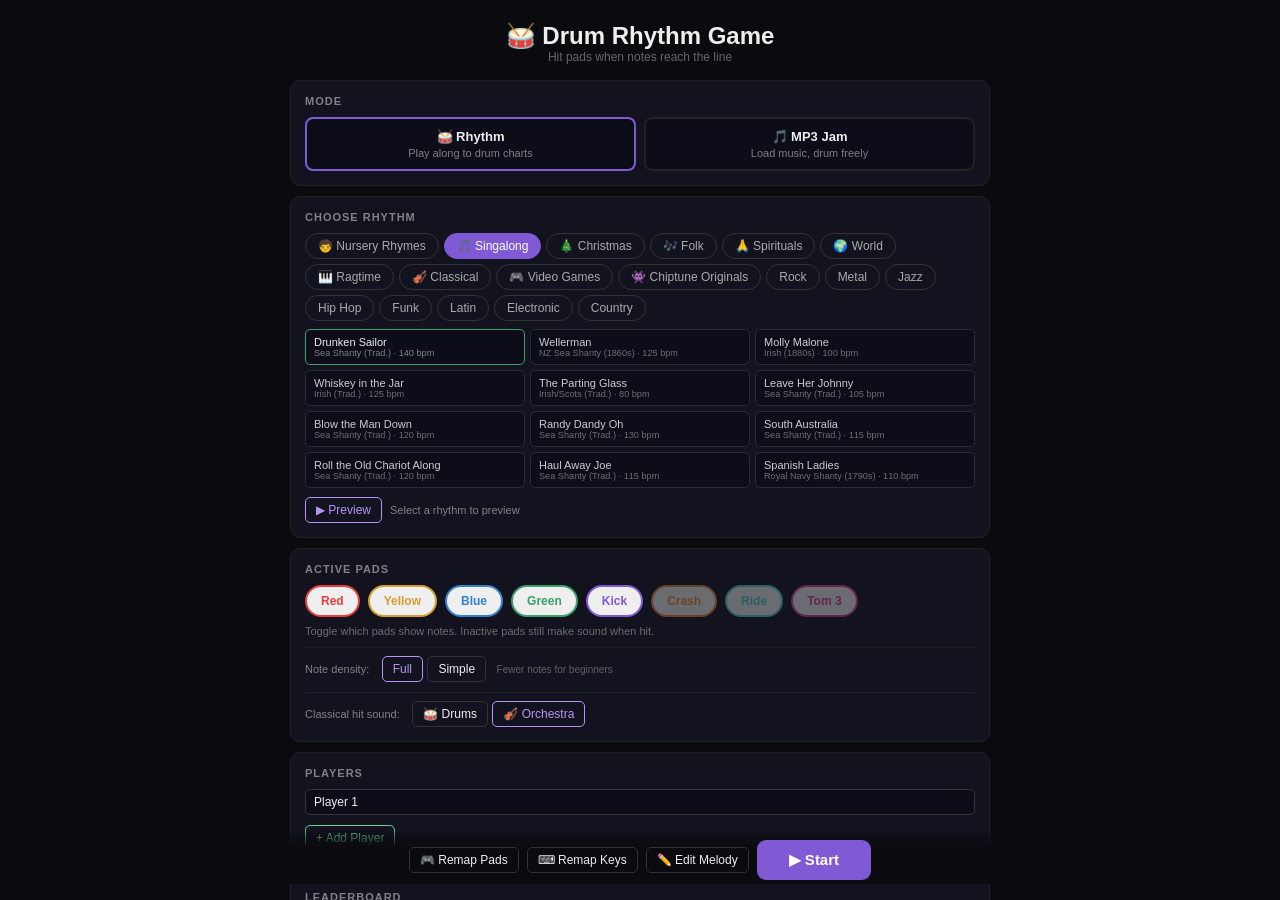
==== index.html @ 548476cb "Add note properties panel and human-readable pitch/timing to editor When a note is selected, a prope" ====
<!DOCTYPE html>
<html lang="en">
<head>
<meta charset="UTF-8">
<title>🥁 Drum Rhythm Game</title>
<style>
*{box-sizing:border-box;margin:0;padding:0;}
body{background:#0a0a0f;color:#eee;font-family:sans-serif;height:100vh;display:flex;flex-direction:column;overflow:hidden;}
.screen{display:none;flex-direction:column;align-items:center;width:100%;height:100%;overflow-y:auto;padding:16px;gap:10px;}
.screen.active{display:flex;}
.card{background:#13131f;border:1px solid #222;border-radius:10px;padding:14px;width:100%;max-width:700px;}
.card h2{font-size:11px;opacity:.5;text-transform:uppercase;letter-spacing:1px;margin-bottom:10px;}
.mode-row{display:flex;gap:8px;}
.mode-card{flex:1;padding:10px;border-radius:8px;border:2px solid #222;background:#0d0d1a;cursor:pointer;text-align:center;}
.mode-card.sel{border-color:#805ad5;}
.mode-card h3{font-size:13px;margin-bottom:3px;}
.mode-card p{font-size:11px;opacity:.5;}
.genre-tabs{display:flex;gap:5px;flex-wrap:wrap;margin-bottom:8px;}
.gtab{padding:5px 12px;border-radius:16px;border:1px solid #333;background:transparent;color:#aaa;cursor:pointer;font-size:12px;}
.gtab.active{background:#805ad5;border-color:#805ad5;color:#fff;}
.rgrid{display:grid;grid-template-columns:1fr 1fr 1fr;gap:5px;max-height:160px;overflow-y:auto;}
.rbtn{padding:6px 8px;border-radius:5px;border:1px solid #2a2a3a;background:#0d0d1a;color:#ccc;cursor:pointer;font-size:11px;text-align:left;}
.rbtn.sel{border-color:#38a169;color:#eee;}
.rbtn small{opacity:.5;display:block;}
.pad-toggle{display:flex;gap:8px;flex-wrap:wrap;}
.ptog{padding:7px 14px;border-radius:20px;border:2px solid;cursor:pointer;font-size:12px;font-weight:bold;opacity:.4;transition:opacity .15s;}
.ptog.on{opacity:1;}
.prow{display:flex;gap:6px;align-items:center;margin-bottom:5px;}
.prow input{background:#0d0d1a;border:1px solid #333;border-radius:5px;padding:5px 8px;color:#eee;font-size:12px;flex:1;}
.smbtn{padding:5px 10px;border-radius:5px;border:1px solid #333;background:transparent;color:#eee;cursor:pointer;font-size:12px;}
.smbtn.green{color:#68d391;border-color:#68d391;}
.smbtn.red{color:#fc8181;border-color:#fc8181;}
.smbtn.purple{color:#b794f4;border-color:#b794f4;}
.bigbtn{padding:11px 32px;border-radius:9px;border:none;background:#805ad5;color:#fff;font-size:15px;cursor:pointer;font-weight:bold;}
.bigbtn:hover{background:#9f7aea;}
#hud{padding:7px 12px;background:#111;border-bottom:1px solid #1e1e2e;display:flex;align-items:center;gap:10px;flex-shrink:0;width:100%;}
#hud-title{font-size:12px;font-weight:bold;flex:1;overflow:hidden;text-overflow:ellipsis;white-space:nowrap;}
.hstat{text-align:center;min-width:50px;}.hstat span{font-size:9px;opacity:.5;display:block;}.hstat b{font-size:16px;}
#cwrap{flex:1;position:relative;width:100%;}
canvas{display:block;}
#msg{position:absolute;top:28%;left:50%;transform:translate(-50%,-50%);font-size:28px;font-weight:bold;pointer-events:none;opacity:0;text-shadow:0 0 20px currentColor;white-space:nowrap;}
#cdown{position:absolute;top:40%;left:50%;transform:translate(-50%,-50%);font-size:80px;font-weight:bold;pointer-events:none;opacity:0;color:#fff;}
#pbanner{position:absolute;top:12px;left:50%;transform:translateX(-50%);background:#1a1a2e;border:1px solid #444;border-radius:7px;padding:7px 18px;font-size:13px;opacity:0;pointer-events:none;transition:opacity .3s;}
#ss{padding:16px;}
.stbl{width:100%;max-width:600px;border-collapse:collapse;}
.stbl th{text-align:left;padding:7px 9px;border-bottom:1px solid #222;font-size:11px;opacity:.5;}
.stbl td{padding:7px 9px;border-bottom:1px solid #111;font-size:12px;}
.sticky-start{position:sticky;bottom:0;padding:12px 0 4px;background:linear-gradient(transparent,#0a0a0f 35%);z-index:10;display:flex;gap:8px;justify-content:center;align-items:center;width:100%;max-width:700px;}
#game-controls{display:flex;gap:0;background:#0d0d18;border-bottom:1px solid #1e1e2e;padding:5px 14px;flex-shrink:0;width:100%;align-items:center;justify-content:center;gap:28px;}
.gctrl-label{display:flex;align-items:center;gap:8px;cursor:default;}
.gctrl-icon{font-size:16px;}
.gctrl-name{font-size:11px;color:#aaa;min-width:44px;}
.gctrl-slider{width:140px;height:6px;accent-color:#805ad5;cursor:pointer;}
.gctrl-val{font-size:13px;font-weight:bold;color:#b794f4;min-width:40px;text-align:right;}
#pause-overlay{display:none;position:absolute;top:0;left:0;width:100%;height:100%;background:rgba(0,0,0,0.8);z-index:20;flex-direction:column;align-items:center;justify-content:center;gap:16px;}
#pause-overlay.show{display:flex;}
#pause-overlay h2{font-size:28px;color:#fff;}
#remap-overlay,#keyremap-overlay{display:none;position:fixed;top:0;left:0;width:100%;height:100%;background:rgba(0,0,0,0.9);z-index:30;flex-direction:column;align-items:center;justify-content:center;gap:16px;}
#remap-overlay.show,#keyremap-overlay.show{display:flex;}
#remap-prompt,#keyremap-prompt{font-size:20px;font-weight:bold;text-align:center;}
#remap-status,#keyremap-status{font-size:13px;opacity:.5;text-align:center;}
</style>
</head>
<body>

<!-- MENU -->
<div class="screen active" id="sm">
  <div style="text-align:center;padding:6px 0"><h1 style="font-size:24px">🥁 Drum Rhythm Game</h1><p style="opacity:.4;font-size:12px">Hit pads when notes reach the line</p></div>

  <div class="card">
    <h2>Mode</h2>
    <div class="mode-row">
      <div class="mode-card sel" id="mc-b" onclick="setMode('builtin')"><h3>🥁 Rhythm</h3><p>Play along to drum charts</p></div>
      <div class="mode-card" id="mc-m" onclick="setMode('mp3')"><h3>🎵 MP3 Jam</h3><p>Load music, drum freely</p></div>
    </div>
  </div>

  <div class="card" id="rc">
    <h2>Choose Rhythm</h2>
    <div class="genre-tabs" id="gtabs"></div>
    <div class="rgrid" id="rgrid"></div>
    <div style="display:flex;gap:8px;align-items:center;margin-top:8px;">
      <button class="smbtn purple" id="pvbtn" onclick="togglePreview()">▶ Preview</button>
      <span id="pvlbl" style="font-size:11px;opacity:.5">Select a rhythm to preview</span>
    </div>
  </div>

  <div class="card" id="mc-mp3" style="display:none">
    <h2>Load MP3</h2>
    <div style="display:flex;gap:8px;align-items:center">
      <button class="smbtn" onclick="document.getElementById('fi').click()">📂 Browse</button>
      <span id="mp3n" style="font-size:12px;opacity:.5">No file</span>
      <input type="file" id="fi" accept="audio/*" style="display:none">
    </div>
  </div>

  <div class="card">
    <h2>Active Pads</h2>
    <div class="pad-toggle" id="pad-toggles"></div>
    <p style="font-size:11px;opacity:.4;margin-top:8px">Toggle which pads show notes. Inactive pads still make sound when hit.</p>
    <div style="margin-top:10px;padding-top:8px;border-top:1px solid #222;">
      <span style="font-size:11px;opacity:.5;margin-right:8px;">Note density:</span>
      <button class="smbtn" id="density-full" onclick="setSimpleMode(false)">Full</button>
      <button class="smbtn" id="density-simple" onclick="setSimpleMode(true)">Simple</button>
      <span style="font-size:10px;opacity:.35;margin-left:6px;" id="density-hint">Fewer notes for beginners</span>
    </div>
    <div id="hitmode-toggle" style="display:none;margin-top:10px;padding-top:8px;border-top:1px solid #222;">
      <span style="font-size:11px;opacity:.5;margin-right:8px;">Classical hit sound:</span>
      <button class="smbtn" id="hitmode-drums" onclick="setHitMode('drums')">🥁 Drums</button>
      <button class="smbtn purple" id="hitmode-orch" onclick="setHitMode('orchestra')">🎻 Orchestra</button>
    </div>
  </div>

  <div class="card">
    <h2>Players</h2>
    <div id="plist"></div>
    <button class="smbtn green" onclick="addPlayer()" style="margin-top:5px">+ Add Player</button>
  </div>

  <div class="card">
    <h2>Leaderboard</h2>
    <div id="mlb" style="font-size:12px;opacity:.5">No scores yet.</div>
    <div style="display:flex;gap:6px;margin-top:8px">
      <button class="smbtn" onclick="goScores()">View All</button>
      <button class="smbtn red" onclick="confirmReset()">Reset All Data</button>
    </div>
  </div>

  <div class="card">
    <h2>Settings</h2>
    <div style="display:flex;gap:16px;flex-wrap:wrap;align-items:center;">
      <label style="font-size:12px;display:flex;align-items:center;gap:6px;">Speed: <input type="range" min="50" max="150" value="100" step="5" id="speed-slider" oninput="setSpeed(this.value)"><span id="speed-val" style="font-size:11px;min-width:32px">100%</span></label>
      <label style="font-size:12px;display:flex;align-items:center;gap:6px;">Volume: <input type="range" min="0" max="150" value="100" step="5" id="vol-slider" oninput="setVolume(this.value)"><span id="vol-val" style="font-size:11px;min-width:32px">100%</span></label>
      <button class="smbtn" onclick="resetSettings()" style="font-size:11px;">Reset</button>
    </div>
  </div>

  <div class="sticky-start">
    <button class="smbtn" onclick="startRemap()">🎮 Remap Pads</button>
    <button class="smbtn" onclick="startKeyRemap()">⌨ Remap Keys</button>
    <button class="smbtn" id="edit-btn" onclick="openEditor()" style="display:none;">✏️ Edit Melody</button>
    <button class="bigbtn" onclick="startGame()">▶ Start</button>
  </div>
</div>

<!-- GAME -->
<div class="screen" id="sg" style="padding:0;">
  <div id="hud">
    <button class="smbtn" onclick="goMenu()">← Menu</button>
    <button class="smbtn" onclick="togglePause()" id="pause-btn">⏸</button>
    <div id="hud-title">-</div>
    <div class="hstat"><span>Score</span><b id="hs">0</b></div>
    <div class="hstat"><span>Streak</span><b id="hst">0</b></div>
    <div class="hstat"><span>Acc</span><b id="ha">-</b></div>
    <div class="hstat"><span>Player</span><b id="hp">-</b></div>
    <span id="gpd" style="font-size:10px;opacity:.4;margin-left:auto">No gamepad</span>
  </div>
  <div id="game-controls">
    <label class="gctrl-label">
      <span class="gctrl-icon">🔊</span>
      <span class="gctrl-name">Volume</span>
      <input type="range" min="0" max="150" value="100" step="5" id="hud-vol" class="gctrl-slider" oninput="setVolume(this.value);document.getElementById('vol-slider').value=this.value">
      <span class="gctrl-val" id="hud-vol-val">100%</span>
    </label>
  </div>
  <div id="cwrap">
    <canvas id="c"></canvas><div id="msg"></div><div id="cdown"></div><div id="pbanner"></div>
    <div id="pause-overlay"><h2>PAUSED</h2><button class="bigbtn" onclick="togglePause()">▶ Resume</button><button class="smbtn" onclick="goMenu()">← Back to Menu</button></div>
  </div>
</div>

<!-- REMAP (gamepad) -->
<div id="remap-overlay"><div id="remap-prompt"></div><div id="remap-status"></div><button class="smbtn red" onclick="cancelRemap()">Cancel</button></div>
<!-- REMAP (keyboard) -->
<div id="keyremap-overlay"><div id="keyremap-prompt"></div><div id="keyremap-status"></div><button class="smbtn red" onclick="cancelKeyRemap()">Cancel</button></div>

<!-- SCORES -->
<div class="screen" id="ss" style="padding:16px;">
  <div style="width:100%;max-width:600px">
    <div style="display:flex;justify-content:space-between;align-items:center;margin-bottom:12px">
      <h2>🏆 Leaderboard</h2>
      <div style="display:flex;gap:6px">
        <button class="smbtn red" onclick="clearScores()">Clear</button>
        <button class="smbtn" onclick="goMenu()">← Back</button>
      </div>
    </div>
    <table class="stbl"><thead><tr><th></th><th>Player</th><th>Rhythm</th><th>Score</th><th>Acc</th><th>Streak</th><th>Date</th></tr></thead>
    <tbody id="stbody"></tbody></table>
  </div>
</div>

<!-- EDITOR -->
<div class="screen" id="sed" style="padding:0;overflow:hidden;">
  <div id="ed-toolbar" style="display:flex;align-items:center;gap:8px;padding:6px 12px;background:#13131f;border-bottom:1px solid #333;flex-wrap:wrap;">
    <button class="smbtn" onclick="closeEditor()">← Back</button>
    <span id="ed-title" style="font-weight:bold;color:#ccc;margin-right:8px;">Editing: —</span>
    <label style="color:#aaa;font-size:12px;">BPM: <input type="number" id="ed-bpm" value="120" min="30" max="300" style="width:55px;background:#1a1a2e;color:#fff;border:1px solid #444;padding:2px 4px;border-radius:3px;" onchange="edUpdateBpm()"></label>
    <label style="color:#aaa;font-size:12px;">Time: <select id="ed-timesig" style="background:#1a1a2e;color:#fff;border:1px solid #444;padding:2px;border-radius:3px;font-size:12px;" onchange="edUpdateTimeSig()"><option>4/4</option><option>3/4</option><option>2/4</option><option>6/8</option><option>9/8</option><option>5/4</option><option>7/8</option><option>12/8</option></select></label>
    <label style="color:#aaa;font-size:12px;">Zoom: <input type="range" id="ed-zoom" min="20" max="200" value="80" style="width:80px;" oninput="edDraw()"></label>
    <button class="smbtn" onclick="edPreview()" id="ed-pv-btn">▶ Preview</button>
    <button class="smbtn" onclick="edSave()" style="background:#38a169;">💾 Save</button>
    <button class="smbtn" onclick="edExport()">📋 Copy JSON</button>
    <button class="smbtn" onclick="edTogglePitch()" id="ed-pitch-btn">♪ Pitch</button>
    <button class="smbtn" onclick="edToggleCode()" id="ed-code-btn">{} Code</button>
    <button class="smbtn" onclick="edToggleImport()">📥 Import</button>
    <button class="smbtn red" onclick="edReset()">↺ Reset</button>
    <button class="smbtn" onclick="edDownloadAllEdits()" title="Download all edits as a JSON file">⬇ Edits File</button>
    <button class="smbtn" onclick="document.getElementById('ed-load-file').click()" title="Load edits from a JSON file">⬆ Load Edits</button>
    <input type="file" id="ed-load-file" accept=".json" style="display:none" onchange="edLoadEditsFile(event)">
    <button class="smbtn" onclick="edBakeIntoHtml()" style="background:#805ad5;" title="Download index.html with all edits embedded">📦 Bake into HTML</button>
    <span id="ed-status" style="color:#888;font-size:11px;margin-left:auto;"></span>
  </div>
  <div id="ed-help" style="padding:4px 12px;background:#0d0d18;color:#666;font-size:11px;border-bottom:1px solid #222;">
    Click=select | Dbl-click=add note | Drag=move | Drag edge=resize | 1-5=note value | Shift+↑↓=pitch | ↑↓=lane | ←→=nudge time | D=+dur | Shift+D=-dur | Shift+drag=select range | Ctrl+C/V=copy/paste | Del=delete | Scroll=pan | Click header=set start | Dbl-click header=play from there
    <span id="ed-mode-label" style="margin-left:12px;color:#805ad5;"></span>
  </div>
  <!-- Note Properties Panel (appears when a note is selected) -->
  <div id="ed-note-panel" style="display:none;padding:6px 12px;background:#0d0d18;border-bottom:1px solid #333;flex-shrink:0;">
    <div style="display:flex;gap:12px;align-items:center;flex-wrap:wrap;">
      <span style="color:#aaa;font-size:12px;font-weight:bold;">Selected Note:</span>
      <label style="color:#aaa;font-size:12px;">Pitch:
        <input type="text" id="ed-note-pitch" placeholder="e.g. C4, D#5, Bb3" style="width:70px;background:#1a1a2e;color:#ff0;border:1px solid #444;padding:2px 4px;border-radius:3px;font-family:monospace;font-size:12px;" onchange="edSetPitch(this.value)">
      </label>
      <label style="color:#aaa;font-size:12px;">Duration:
        <select id="ed-note-dur" style="background:#1a1a2e;color:#fff;border:1px solid #444;padding:2px;border-radius:3px;font-size:12px;" onchange="edSetDuration(this.value)">
          <option value="0">— (instant)</option>
          <option value="whole">𝅝 Whole</option>
          <option value="dotted-half">𝅗𝅥. Dotted Half</option>
          <option value="half">𝅗𝅥 Half</option>
          <option value="dotted-quarter">♩. Dotted Quarter</option>
          <option value="quarter">♩ Quarter</option>
          <option value="dotted-eighth">♪. Dotted Eighth</option>
          <option value="eighth">♪ Eighth</option>
          <option value="sixteenth">♬ Sixteenth</option>
          <option value="32nd">♬♬ 32nd</option>
        </select>
      </label>
      <label style="color:#aaa;font-size:12px;">Lane:
        <select id="ed-note-lane" style="background:#1a1a2e;color:#fff;border:1px solid #444;padding:2px;border-radius:3px;font-size:12px;" onchange="edSetLane(this.value)">
          <option value="0" style="color:#e53e3e">0 - Red</option>
          <option value="1" style="color:#d69e2e">1 - Yellow</option>
          <option value="2" style="color:#3182ce">2 - Blue</option>
          <option value="3" style="color:#38a169">3 - Green</option>
          <option value="4" style="color:#805ad5">4 - Kick</option>
        </select>
      </label>
      <span id="ed-note-info" style="color:#666;font-size:11px;font-family:monospace;"></span>
    </div>
  </div>
  <div id="ed-code-panel" style="display:none;padding:8px 12px;background:#0a0a14;border-bottom:1px solid #333;overflow-y:auto;flex-shrink:0;max-height:45vh;">
    <div style="display:flex;justify-content:space-between;align-items:center;margin-bottom:4px;">
      <span style="color:#888;font-size:11px;">JavaScript — edit and click "Apply Code" to update the timeline. Drag bottom edge to resize.</span>
      <button class="smbtn" onclick="edApplyCode()" style="font-size:11px;">Apply Code</button>
    </div>
    <textarea id="ed-code" style="width:100%;height:180px;min-height:60px;background:#111;color:#8f8;font-family:monospace;font-size:11px;border:1px solid #333;padding:4px;resize:vertical;" spellcheck="false"></textarea>
  </div>
  <div id="ed-import-panel" style="display:none;padding:8px 12px;background:#0a0a14;border-bottom:1px solid #333;">
    <div style="display:flex;gap:8px;align-items:center;flex-wrap:wrap;">
      <span style="color:#888;font-size:11px;">Paste JSON array of {t,l} notes or drag a .json file:</span>
      <textarea id="ed-import-text" style="width:100%;height:60px;background:#111;color:#ff8;font-family:monospace;font-size:11px;border:1px solid #333;padding:4px;resize:vertical;" placeholder='[{"t":0,"l":0},{"t":0.5,"l":1}]'></textarea>
      <button class="smbtn" onclick="edDoImport()" style="background:#3182ce;">Import</button>
      <button class="smbtn" onclick="edImportMIDI()">MIDI File</button>
      <input type="file" id="ed-midi-file" accept=".mid,.midi,.json" style="display:none;" onchange="edHandleFile(event)">
      <span id="ed-import-status" style="color:#888;font-size:11px;"></span>
    </div>
  </div>
  <canvas id="ed-canvas" style="display:block;width:100%;flex:1;min-height:200px;cursor:crosshair;align-self:stretch;"></canvas>
</div>

<script>
// ── BAKED EDITS (auto-populated by "Bake into HTML") ──
var BAKED_EDITS = {};
// ── END BAKED EDITS ──

// ── LANE DEFINITIONS ──────────────────────────────────
const LANES=[
  {label:"Red",   color:"#e53e3e",key:"f", type:"tom"},
  {label:"Yellow",color:"#d69e2e",key:"g", type:"snare"},
  {label:"Blue",  color:"#3182ce",key:"h", type:"hihat"},
  {label:"Green", color:"#38a169",key:"j", type:"tom2"},
  {label:"Kick",  color:"#805ad5",key:" ", type:"kick"},
  {label:"Crash", color:"#ed8936",key:"d", type:"crash"},
  {label:"Ride",  color:"#4fd1c5",key:"k", type:"ride"},
  {label:"Tom 3", color:"#d53f8c",key:"l", type:"tom3"},
];

// which pads are active (show notes) — all on by default
let activePads=[true,true,true,true,true,false,false,false];
// Simple mode — thins out notes, keeping only strong beats
let simpleMode=false;

// ── RHYTHMS ───────────────────────────────────────────
// Every pattern now uses ALL 5 lanes (0=Red/tom, 1=Yellow/snare, 2=Blue/hihat, 3=Green/tom2, 4=Kick)
// t = beat offset within a 4-beat bar
const GENRES={
 Rock:[
  {n:"Basic Rock",bpm:90,bars:8,p:[
    {t:0,l:4},{t:0,l:2},{t:.5,l:2},{t:1,l:1},{t:1,l:2},{t:1.5,l:2},
    {t:2,l:4},{t:2,l:2},{t:2.5,l:2},{t:3,l:1},{t:3,l:2},{t:3.5,l:2}]},
  {n:"Classic Rock",bpm:110,bars:8,p:[
    {t:0,l:4},{t:0,l:2},{t:.5,l:2},{t:1,l:1},{t:1.5,l:2},
    {t:2,l:4},{t:2.5,l:2},{t:3,l:1},{t:3,l:0},{t:3.5,l:2}]},
  {n:"Punk Rock",bpm:160,bars:8,p:[
    {t:0,l:4},{t:0,l:2},{t:.5,l:2},{t:1,l:1},{t:1,l:2},{t:1.5,l:2},
    {t:2,l:4},{t:2.5,l:4},{t:2.5,l:2},{t:3,l:1},{t:3.25,l:0},{t:3.5,l:2}]},
  {n:"Arena Rock",bpm:120,bars:8,p:[
    {t:0,l:4},{t:0,l:2},{t:.5,l:2},{t:1,l:1},{t:1,l:3},{t:1.5,l:2},
    {t:2,l:4},{t:2,l:2},{t:2.5,l:2},{t:3,l:1},{t:3,l:0},{t:3.5,l:2}]},
  {n:"Hard Rock",bpm:140,bars:8,p:[
    {t:0,l:4},{t:0,l:2},{t:.5,l:2},{t:1,l:1},{t:1.5,l:3},
    {t:2,l:4},{t:2,l:2},{t:2.5,l:2},{t:3,l:0},{t:3.25,l:1},{t:3.5,l:3},{t:3.75,l:0}]},
  {n:"Indie Rock",bpm:100,bars:8,p:[
    {t:0,l:4},{t:0,l:2},{t:.75,l:3},{t:1,l:1},{t:1.5,l:2},
    {t:2,l:4},{t:2,l:2},{t:2.75,l:0},{t:3,l:1},{t:3.5,l:2}]},
  {n:"Rock Shuffle",bpm:100,bars:8,p:[
    {t:0,l:4},{t:0,l:2},{t:.67,l:2},{t:1,l:1},{t:1,l:3},{t:1.67,l:2},
    {t:2,l:4},{t:2,l:2},{t:2.67,l:2},{t:3,l:1},{t:3,l:0},{t:3.67,l:2}]},
  {n:"Power Ballad",bpm:72,bars:8,p:[
    {t:0,l:4},{t:0,l:2},{t:1,l:1},{t:1.5,l:3},
    {t:2,l:4},{t:2,l:2},{t:2.5,l:2},{t:3,l:1},{t:3.5,l:0}]},
  {n:"Half Time",bpm:95,bars:8,p:[
    {t:0,l:4},{t:0,l:2},{t:.5,l:2},{t:1,l:2},{t:1.5,l:3},
    {t:2,l:1},{t:2,l:2},{t:2.5,l:2},{t:3,l:2},{t:3.5,l:0}]},
  {n:"Tom Heavy",bpm:105,bars:8,p:[
    {t:0,l:4},{t:.5,l:3},{t:1,l:1},{t:1.5,l:0},
    {t:2,l:4},{t:2.5,l:3},{t:3,l:1},{t:3.5,l:0}]},
  {n:"Stadium Rock",bpm:118,bars:8,p:[
    {t:0,l:4},{t:0,l:2},{t:.5,l:2},{t:1,l:1},{t:1,l:3},{t:1.5,l:2},
    {t:2,l:4},{t:2,l:2},{t:2.5,l:0},{t:3,l:1},{t:3,l:0},{t:3.5,l:2}]},
  {n:"Garage Rock",bpm:145,bars:8,p:[
    {t:0,l:4},{t:.5,l:2},{t:1,l:1},{t:1.5,l:3},
    {t:2,l:4},{t:2.5,l:2},{t:3,l:1},{t:3.5,l:0}]},
  {n:"Post Rock",bpm:80,bars:8,p:[
    {t:0,l:4},{t:1,l:1},{t:1.5,l:3},
    {t:2,l:4},{t:2,l:2},{t:2.5,l:2},{t:3,l:1},{t:3,l:0},{t:3.5,l:2}]},
  {n:"Glam Rock",bpm:130,bars:8,p:[
    {t:0,l:4},{t:0,l:2},{t:.5,l:0},{t:.75,l:2},{t:1,l:1},{t:1.5,l:3},
    {t:2,l:4},{t:2,l:2},{t:2.5,l:0},{t:3,l:1},{t:3.5,l:2}]},
  {n:"Rock Fill",bpm:110,bars:4,p:[
    {t:0,l:4},{t:.5,l:3},{t:1,l:2},{t:1.5,l:1},
    {t:2,l:0},{t:2.25,l:1},{t:2.5,l:2},{t:2.75,l:3},{t:3,l:4},{t:3.5,l:0}]},
 ],
 Metal:[
  {n:"Basic Metal",bpm:160,bars:8,p:[
    {t:0,l:4},{t:.25,l:4},{t:0,l:2},{t:.5,l:2},{t:1,l:1},{t:1,l:3},
    {t:1.25,l:4},{t:1.5,l:2},{t:2,l:4},{t:2.25,l:4},{t:2,l:2},
    {t:2.5,l:0},{t:3,l:1},{t:3,l:4},{t:3.5,l:2}]},
  {n:"Double Bass",bpm:155,bars:8,p:[
    {t:0,l:4},{t:.25,l:4},{t:.5,l:4},{t:.75,l:4},{t:1,l:1},{t:1,l:0},
    {t:1.25,l:4},{t:1.5,l:4},{t:1.75,l:4},{t:2,l:4},{t:2.25,l:4},
    {t:2.5,l:4},{t:2.75,l:4},{t:3,l:1},{t:3,l:3},{t:3.5,l:2}]},
  {n:"Thrash",bpm:190,bars:8,p:[
    {t:0,l:4},{t:.5,l:4},{t:1,l:1},{t:1,l:0},{t:1.5,l:4},
    {t:2,l:4},{t:2.5,l:3},{t:3,l:1},{t:3.5,l:4}]},
  {n:"Groove Metal",bpm:120,bars:8,p:[
    {t:0,l:4},{t:0,l:2},{t:.75,l:0},{t:1,l:1},{t:1.5,l:3},
    {t:1.75,l:2},{t:2,l:4},{t:2,l:2},{t:2.75,l:0},{t:3,l:1},{t:3.5,l:3}]},
  {n:"Doom Metal",bpm:55,bars:8,p:[
    {t:0,l:4},{t:0,l:2},{t:1,l:1},{t:1.5,l:3},
    {t:2,l:4},{t:2,l:2},{t:3,l:1},{t:3.5,l:0}]},
  {n:"Nu Metal",bpm:100,bars:8,p:[
    {t:0,l:4},{t:.75,l:0},{t:1,l:1},{t:1.5,l:3},
    {t:2,l:4},{t:2.25,l:4},{t:2.5,l:1},{t:3.25,l:0},{t:3.5,l:2}]},
  {n:"Power Metal",bpm:175,bars:8,p:[
    {t:0,l:4},{t:0,l:2},{t:.5,l:0},{t:.5,l:2},{t:1,l:1},{t:1,l:3},
    {t:1.5,l:4},{t:1.5,l:2},{t:2,l:4},{t:2,l:2},{t:2.5,l:0},{t:3,l:1},{t:3.5,l:2}]},
  {n:"Metalcore",bpm:150,bars:8,p:[
    {t:0,l:4},{t:.5,l:0},{t:1,l:1},{t:1,l:2},{t:1.5,l:3},
    {t:2,l:4},{t:2.25,l:4},{t:2.5,l:1},{t:3,l:0},{t:3.5,l:2}]},
  {n:"Prog Metal",bpm:130,bars:8,p:[
    {t:0,l:4},{t:.5,l:2},{t:1,l:1},{t:1.25,l:3},
    {t:1.5,l:2},{t:2,l:4},{t:2.75,l:0},{t:3,l:1},{t:3,l:2},{t:3.5,l:3},{t:3.75,l:0}]},
  {n:"Industrial",bpm:140,bars:8,p:[
    {t:0,l:4},{t:0,l:2},{t:.5,l:0},{t:1,l:1},{t:1,l:2},
    {t:1.5,l:4},{t:1.5,l:2},{t:2,l:4},{t:2,l:2},{t:2.5,l:3},{t:3,l:1},{t:3.5,l:2}]},
  {n:"Sludge",bpm:65,bars:8,p:[
    {t:0,l:4},{t:0,l:2},{t:.75,l:0},{t:1.5,l:1},{t:1.5,l:3},
    {t:2,l:4},{t:2.75,l:2},{t:3,l:0},{t:3.5,l:1}]},
  {n:"Death Metal",bpm:185,bars:8,p:[
    {t:0,l:4},{t:.25,l:0},{t:.5,l:1},{t:.75,l:3},{t:1,l:4},
    {t:1.25,l:1},{t:1.5,l:0},{t:1.75,l:4},{t:2,l:1},{t:2.25,l:3},
    {t:2.5,l:4},{t:2.75,l:0},{t:3,l:4},{t:3.5,l:1}]},
  {n:"Blast Beat",bpm:200,bars:4,p:[
    {t:0,l:4},{t:0,l:1},{t:.25,l:4},{t:.25,l:2},{t:.5,l:4},{t:.5,l:1},
    {t:.75,l:4},{t:.75,l:3},{t:1,l:4},{t:1,l:0}]},
  {n:"Breakdown",bpm:90,bars:4,p:[
    {t:0,l:4},{t:.5,l:0},{t:.75,l:4},{t:1,l:1},{t:1.5,l:3},
    {t:1.75,l:4},{t:2,l:4},{t:2.5,l:0},{t:2.75,l:1},{t:3,l:3},{t:3.5,l:4}]},
  {n:"Black Metal",bpm:210,bars:4,p:[
    {t:0,l:4},{t:0,l:2},{t:.25,l:0},{t:.25,l:2},{t:.5,l:1},{t:.5,l:4},
    {t:.75,l:3},{t:.75,l:2},{t:1,l:4},{t:1,l:0}]},
 ],
 Jazz:[
  {n:"Jazz Ride",bpm:120,bars:8,p:[
    {t:0,l:3},{t:.67,l:3},{t:1,l:3},{t:1,l:1},{t:1.67,l:3},
    {t:2,l:4},{t:2,l:3},{t:2.67,l:0},{t:3,l:3},{t:3,l:1},{t:3.67,l:3}]},
  {n:"Slow Swing",bpm:75,bars:8,p:[
    {t:0,l:4},{t:.67,l:3},{t:1,l:1},{t:1.5,l:0},{t:1.67,l:3},
    {t:2,l:4},{t:2.67,l:3},{t:3,l:1},{t:3.67,l:3}]},
  {n:"Bebop",bpm:200,bars:8,p:[
    {t:0,l:3},{t:.67,l:3},{t:1,l:3},{t:1,l:1},{t:1.67,l:3},
    {t:2,l:1},{t:2,l:3},{t:2.67,l:0},{t:3,l:3},{t:3.67,l:3}]},
  {n:"Jazz Waltz",bpm:140,bars:8,p:[
    {t:0,l:4},{t:0,l:3},{t:.67,l:3},{t:1,l:3},{t:1.67,l:3},
    {t:2,l:1},{t:2,l:0},{t:2,l:3},{t:2.67,l:3}]},
  {n:"Bossa Nova",bpm:110,bars:8,p:[
    {t:0,l:4},{t:0,l:3},{t:.75,l:0},{t:1,l:1},{t:1.5,l:3},{t:1.75,l:3},
    {t:2,l:4},{t:2,l:3},{t:2.75,l:3},{t:3,l:1},{t:3.5,l:0}]},
  {n:"Cool Jazz",bpm:95,bars:8,p:[
    {t:0,l:4},{t:.5,l:3},{t:1,l:1},{t:1.5,l:0},{t:1.5,l:3},
    {t:2,l:3},{t:2.5,l:4},{t:3,l:1},{t:3.5,l:3}]},
  {n:"Fusion",bpm:135,bars:8,p:[
    {t:0,l:4},{t:.25,l:2},{t:.5,l:3},{t:1,l:1},{t:1,l:0},
    {t:1.25,l:4},{t:1.5,l:2},{t:2,l:3},{t:2.75,l:1},{t:3,l:0},{t:3.5,l:3}]},
  {n:"Jazz Shuffle",bpm:105,bars:8,p:[
    {t:0,l:4},{t:.67,l:3},{t:1,l:1},{t:1.33,l:0},{t:1.67,l:3},
    {t:2,l:4},{t:2.67,l:3},{t:3,l:1},{t:3.67,l:3}]},
  {n:"Afro-Cuban",bpm:115,bars:8,p:[
    {t:0,l:4},{t:.5,l:3},{t:.75,l:0},{t:1,l:1},{t:1.5,l:4},
    {t:1.75,l:3},{t:2,l:3},{t:2.5,l:0},{t:3,l:1},{t:3.25,l:3},{t:3.75,l:4}]},
  {n:"New Orleans",bpm:100,bars:8,p:[
    {t:0,l:4},{t:.67,l:2},{t:1,l:1},{t:1.33,l:0},{t:1.67,l:2},
    {t:2,l:4},{t:2.33,l:2},{t:2.67,l:0},{t:3,l:1},{t:3.33,l:2}]},
  {n:"Hard Bop",bpm:165,bars:8,p:[
    {t:0,l:4},{t:.67,l:3},{t:1,l:1},{t:1,l:0},{t:1.5,l:4},
    {t:1.67,l:3},{t:2,l:3},{t:2.67,l:0},{t:3,l:1},{t:3,l:4},{t:3.67,l:3}]},
  {n:"Modal Jazz",bpm:115,bars:8,p:[
    {t:0,l:4},{t:.67,l:3},{t:1.33,l:0},{t:2,l:1},{t:2,l:4},
    {t:2.67,l:3},{t:3.33,l:0}]},
  {n:"Jazz Ballad",bpm:60,bars:8,p:[
    {t:0,l:4},{t:.67,l:3},{t:1,l:1},{t:1.5,l:0},
    {t:2,l:4},{t:2.67,l:3},{t:3,l:1}]},
  {n:"Post-Bop",bpm:155,bars:8,p:[
    {t:0,l:3},{t:.5,l:0},{t:.67,l:3},{t:1,l:1},{t:1.33,l:3},
    {t:1.67,l:4},{t:2,l:3},{t:2.33,l:0},{t:2.67,l:1},{t:3,l:3},{t:3.5,l:4}]},
  {n:"Medium Swing",bpm:130,bars:8,p:[
    {t:0,l:4},{t:.67,l:3},{t:1,l:1},{t:1,l:0},{t:1.67,l:3},
    {t:2,l:4},{t:2.67,l:3},{t:3,l:1},{t:3.67,l:3}]},
 ],
 "Hip Hop":[
  {n:"Boom Bap",bpm:90,bars:8,p:[
    {t:0,l:4},{t:.5,l:2},{t:1,l:1},{t:1.5,l:2},{t:1.75,l:0},
    {t:2,l:4},{t:2.25,l:3},{t:2.5,l:2},{t:3,l:1},{t:3.5,l:2}]},
  {n:"Trap",bpm:140,bars:8,p:[
    {t:0,l:4},{t:.25,l:0},{t:.5,l:4},{t:1,l:1},{t:1.5,l:2},{t:1.75,l:2},
    {t:2,l:4},{t:2.25,l:3},{t:3,l:1},{t:3.5,l:2},{t:3.75,l:4}]},
  {n:"Lo-Fi",bpm:75,bars:8,p:[
    {t:0,l:4},{t:.5,l:2},{t:1,l:1},{t:1.5,l:0},{t:1.75,l:4},
    {t:2,l:2},{t:2.5,l:3},{t:3,l:1},{t:3.5,l:2}]},
  {n:"Classic Hip Hop",bpm:85,bars:8,p:[
    {t:0,l:4},{t:.5,l:2},{t:.75,l:0},{t:1,l:1},{t:1.5,l:2},
    {t:2,l:4},{t:2.5,l:3},{t:2.75,l:2},{t:3,l:1},{t:3.5,l:2},{t:3.75,l:0}]},
  {n:"East Coast",bpm:88,bars:8,p:[
    {t:0,l:4},{t:.5,l:2},{t:1,l:1},{t:1.5,l:0},{t:1.75,l:4},
    {t:2,l:4},{t:2.5,l:2},{t:3,l:1},{t:3.5,l:3}]},
  {n:"West Coast",bpm:100,bars:8,p:[
    {t:0,l:4},{t:.5,l:2},{t:.75,l:0},{t:1,l:1},{t:1.5,l:3},
    {t:2,l:4},{t:2.5,l:2},{t:3,l:1},{t:3.25,l:0},{t:3.5,l:2}]},
  {n:"Drill",bpm:145,bars:8,p:[
    {t:0,l:4},{t:.25,l:0},{t:.5,l:4},{t:1,l:1},{t:1.25,l:3},
    {t:1.75,l:4},{t:2,l:0},{t:2.5,l:2},{t:3,l:1},{t:3.75,l:4}]},
  {n:"UK Grime",bpm:140,bars:8,p:[
    {t:0,l:4},{t:.5,l:2},{t:1,l:1},{t:1.25,l:0},{t:1.5,l:3},
    {t:2,l:4},{t:2.5,l:2},{t:2.75,l:1},{t:3.5,l:0}]},
  {n:"Jazz Rap",bpm:92,bars:8,p:[
    {t:0,l:4},{t:.67,l:2},{t:1,l:1},{t:1.5,l:0},{t:1.67,l:2},
    {t:2,l:4},{t:2.33,l:3},{t:2.67,l:4},{t:3,l:1},{t:3.67,l:2}]},
  {n:"R&B Hip Hop",bpm:88,bars:8,p:[
    {t:0,l:4},{t:.5,l:2},{t:.75,l:0},{t:1,l:1},{t:1.5,l:3},
    {t:1.75,l:4},{t:2,l:4},{t:2.5,l:2},{t:3,l:1},{t:3.25,l:0},{t:3.5,l:2}]},
  {n:"Crunk",bpm:75,bars:8,p:[
    {t:0,l:4},{t:.5,l:0},{t:1,l:1},{t:1,l:2},{t:1.5,l:3},
    {t:2,l:4},{t:2.5,l:4},{t:3,l:1},{t:3,l:0},{t:3.5,l:4}]},
  {n:"Cloud Rap",bpm:78,bars:8,p:[
    {t:0,l:4},{t:.75,l:2},{t:1,l:1},{t:1.5,l:0},
    {t:2,l:3},{t:3,l:1},{t:3.5,l:4}]},
  {n:"Gangsta",bpm:95,bars:8,p:[
    {t:0,l:4},{t:.75,l:0},{t:1,l:1},{t:1.5,l:3},
    {t:2,l:4},{t:2.5,l:4},{t:3,l:1},{t:3.75,l:0}]},
  {n:"Freestyle",bpm:95,bars:8,p:[
    {t:0,l:4},{t:.5,l:2},{t:1,l:1},{t:1.25,l:0},{t:1.5,l:3},
    {t:2,l:4},{t:2.25,l:0},{t:2.5,l:2},{t:3,l:1},{t:3.5,l:3},{t:3.75,l:4}]},
  {n:"Chopped",bpm:60,bars:8,p:[
    {t:0,l:4},{t:1,l:1},{t:1.5,l:0},{t:2,l:3},{t:2.5,l:4},{t:3,l:1}]},
 ],
 Funk:[
  {n:"Classic Funk",bpm:98,bars:8,p:[
    {t:0,l:4},{t:0,l:2},{t:.25,l:0},{t:.5,l:2},{t:.75,l:1},
    {t:1,l:2},{t:1.5,l:3},{t:1.75,l:2},{t:2,l:4},{t:2,l:2},
    {t:2.5,l:1},{t:2.75,l:0},{t:3,l:4},{t:3.5,l:2}]},
  {n:"Funk Pocket",bpm:95,bars:8,p:[
    {t:0,l:4},{t:.5,l:2},{t:.75,l:0},{t:1,l:1},{t:1.5,l:3},
    {t:2,l:4},{t:2.25,l:0},{t:2.5,l:2},{t:3,l:1},{t:3.5,l:3},{t:3.75,l:4}]},
  {n:"Ghost Notes",bpm:95,bars:8,p:[
    {t:0,l:4},{t:0,l:2},{t:.25,l:1},{t:.5,l:2},{t:.75,l:0},
    {t:1,l:1},{t:1.25,l:0},{t:1.5,l:3},{t:2,l:4},{t:2.25,l:0},
    {t:2.5,l:2},{t:3,l:1},{t:3,l:2},{t:3.5,l:0}]},
  {n:"P-Funk",bpm:108,bars:8,p:[
    {t:0,l:4},{t:.25,l:0},{t:.5,l:2},{t:1,l:1},{t:1.25,l:3},
    {t:1.5,l:2},{t:1.75,l:4},{t:2,l:0},{t:2.5,l:2},{t:3,l:1},{t:3.5,l:3},{t:3.75,l:2}]},
  {n:"Disco Funk",bpm:118,bars:8,p:[
    {t:0,l:4},{t:0,l:2},{t:.5,l:0},{t:.5,l:2},{t:1,l:1},{t:1,l:3},
    {t:1.5,l:4},{t:1.5,l:2},{t:2,l:0},{t:2,l:2},{t:2.5,l:4},
    {t:2.5,l:2},{t:3,l:1},{t:3.5,l:3}]},
  {n:"Soul Funk",bpm:85,bars:8,p:[
    {t:0,l:4},{t:.5,l:2},{t:1,l:1},{t:1.5,l:0},
    {t:1.75,l:3},{t:2,l:4},{t:2.5,l:2},{t:3,l:1},{t:3.5,l:0}]},
  {n:"Syncopated",bpm:100,bars:8,p:[
    {t:0,l:4},{t:.25,l:2},{t:.75,l:0},{t:1,l:1},{t:1.25,l:3},
    {t:1.5,l:4},{t:2,l:0},{t:2.25,l:2},{t:2.75,l:3},{t:3,l:1},{t:3.5,l:2}]},
  {n:"Afrobeat",bpm:105,bars:8,p:[
    {t:0,l:4},{t:.5,l:3},{t:.75,l:0},{t:1,l:1},{t:1.25,l:2},
    {t:1.5,l:3},{t:2,l:4},{t:2.5,l:0},{t:3,l:1},{t:3.25,l:3},{t:3.75,l:2}]},
  {n:"Hi-Hat Funk",bpm:100,bars:8,p:[
    {t:0,l:4},{t:0,l:2},{t:.25,l:2},{t:.5,l:0},{t:.75,l:2},
    {t:1,l:1},{t:1.25,l:2},{t:1.5,l:3},{t:1.75,l:4},
    {t:2,l:2},{t:2.5,l:0},{t:3,l:1},{t:3.5,l:2}]},
  {n:"New Orleans",bpm:90,bars:8,p:[
    {t:0,l:4},{t:.5,l:2},{t:.67,l:0},{t:1,l:1},{t:1.5,l:3},
    {t:1.67,l:2},{t:2,l:4},{t:2.5,l:2},{t:2.67,l:0},{t:3,l:1},{t:3.5,l:3}]},
  {n:"Electro Funk",bpm:112,bars:8,p:[
    {t:0,l:4},{t:.5,l:2},{t:1,l:1},{t:1,l:0},{t:1.5,l:3},
    {t:1.5,l:2},{t:2,l:4},{t:2.5,l:2},{t:3,l:1},{t:3,l:0},{t:3.5,l:4}]},
  {n:"Trap Funk",bpm:130,bars:8,p:[
    {t:0,l:4},{t:.25,l:0},{t:.5,l:2},{t:1,l:1},{t:1.5,l:3},
    {t:1.75,l:4},{t:2,l:0},{t:2.5,l:2},{t:3,l:1},{t:3.75,l:4}]},
  {n:"Slow Funk",bpm:72,bars:8,p:[
    {t:0,l:4},{t:.5,l:2},{t:1,l:1},{t:1.5,l:0},
    {t:2,l:3},{t:2.5,l:2},{t:2.75,l:4},{t:3,l:1}]},
  {n:"Funk Breakdown",bpm:88,bars:4,p:[
    {t:0,l:4},{t:.25,l:2},{t:.5,l:0},{t:.75,l:2},{t:1,l:1},
    {t:1.25,l:3},{t:1.5,l:2},{t:1.75,l:4},{t:2,l:0},{t:2.5,l:4},{t:2.75,l:1},{t:3,l:2}]},
  {n:"Sly Groove",bpm:102,bars:8,p:[
    {t:0,l:4},{t:.5,l:2},{t:.75,l:0},{t:1,l:1},{t:1.5,l:3},
    {t:1.75,l:2},{t:2,l:4},{t:2.5,l:0},{t:3,l:1},{t:3.25,l:3},{t:3.75,l:2}]},
 ],
 Latin:[
  {n:"Samba",bpm:130,bars:8,p:[
    {t:0,l:4},{t:0,l:2},{t:.5,l:3},{t:.75,l:0},{t:1,l:1},{t:1,l:2},
    {t:1.5,l:3},{t:1.75,l:4},{t:2,l:0},{t:2,l:2},{t:2.5,l:3},
    {t:2.75,l:3},{t:3,l:1},{t:3.5,l:0}]},
  {n:"Bossa Nova",bpm:110,bars:8,p:[
    {t:0,l:4},{t:0,l:3},{t:.75,l:0},{t:1,l:1},{t:1.5,l:3},
    {t:1.75,l:3},{t:2,l:4},{t:2,l:0},{t:2.75,l:3},{t:3,l:1},{t:3.5,l:0}]},
  {n:"Salsa",bpm:185,bars:8,p:[
    {t:0,l:4},{t:0,l:2},{t:.5,l:0},{t:1,l:1},{t:1.5,l:3},
    {t:2,l:4},{t:2,l:2},{t:2.5,l:0},{t:3,l:2},{t:3.5,l:1}]},
  {n:"Cha Cha",bpm:120,bars:8,p:[
    {t:0,l:4},{t:.5,l:0},{t:1,l:1},{t:1.5,l:2},{t:1.75,l:3},
    {t:2,l:4},{t:2.5,l:0},{t:3,l:1},{t:3.5,l:2},{t:3.75,l:3}]},
  {n:"Reggaeton",bpm:95,bars:8,p:[
    {t:0,l:4},{t:.5,l:0},{t:1,l:1},{t:1,l:2},{t:1.5,l:3},
    {t:2,l:4},{t:2.5,l:4},{t:3,l:1},{t:3,l:0},{t:3.5,l:4}]},
  {n:"Merengue",bpm:150,bars:8,p:[
    {t:0,l:4},{t:0,l:2},{t:.5,l:0},{t:.5,l:2},{t:1,l:1},{t:1,l:2},
    {t:1.5,l:3},{t:2,l:4},{t:2,l:2},{t:2.5,l:0},{t:2.5,l:2},{t:3,l:1},{t:3.5,l:3}]},
  {n:"Cumbia",bpm:120,bars:8,p:[
    {t:0,l:4},{t:.5,l:0},{t:1,l:1},{t:1.5,l:3},
    {t:1.75,l:2},{t:2,l:4},{t:2.5,l:0},{t:3,l:1},{t:3.5,l:3}]},
  {n:"Mambo",bpm:165,bars:8,p:[
    {t:0,l:4},{t:.25,l:0},{t:.5,l:4},{t:.75,l:2},{t:1,l:1},{t:1.5,l:3},
    {t:2,l:4},{t:2.25,l:0},{t:2.75,l:4},{t:3,l:1},{t:3.5,l:3}]},
  {n:"Tango",bpm:65,bars:8,p:[
    {t:0,l:4},{t:0,l:1},{t:.5,l:0},{t:1,l:1},{t:1.5,l:3},
    {t:2,l:4},{t:2,l:1},{t:2.5,l:0},{t:3,l:1}]},
  {n:"Afro-Cuban",bpm:115,bars:8,p:[
    {t:0,l:4},{t:.5,l:3},{t:.75,l:0},{t:1,l:1},{t:1.5,l:4},
    {t:1.75,l:3},{t:2,l:0},{t:2.5,l:4},{t:3,l:1},{t:3.25,l:3},{t:3.75,l:0}]},
  {n:"Flamenco",bpm:140,bars:8,p:[
    {t:0,l:4},{t:.33,l:3},{t:.67,l:0},{t:1,l:1},{t:1.33,l:3},
    {t:1.67,l:4},{t:2,l:0},{t:2.33,l:3},{t:2.67,l:1},{t:3,l:4},{t:3.33,l:0}]},
  {n:"Bolero",bpm:72,bars:8,p:[
    {t:0,l:4},{t:.67,l:3},{t:1,l:1},{t:1.33,l:0},{t:1.67,l:3},
    {t:2,l:4},{t:2.67,l:3},{t:3,l:1},{t:3.67,l:0}]},
  {n:"Baiao",bpm:110,bars:8,p:[
    {t:0,l:4},{t:.5,l:2},{t:.75,l:0},{t:1,l:1},{t:1.5,l:3},
    {t:1.75,l:4},{t:2,l:0},{t:2.5,l:2},{t:3,l:1},{t:3.25,l:3},{t:3.5,l:0}]},
  {n:"Son Cubano",bpm:100,bars:8,p:[
    {t:0,l:4},{t:.5,l:3},{t:1,l:1},{t:1.5,l:0},
    {t:1.75,l:4},{t:2,l:0},{t:2.5,l:3},{t:3,l:1},{t:3.5,l:3}]},
  {n:"Timba",bpm:175,bars:8,p:[
    {t:0,l:4},{t:.25,l:0},{t:.5,l:4},{t:.75,l:2},{t:1,l:1},{t:1.25,l:3},
    {t:1.5,l:4},{t:1.75,l:2},{t:2,l:0},{t:2.5,l:2},{t:3,l:1},{t:3.5,l:3}]},
 ],
 Electronic:[
  {n:"4-on-Floor",bpm:128,bars:8,p:[
    {t:0,l:4},{t:0,l:2},{t:.5,l:0},{t:1,l:1},{t:1,l:3},
    {t:1.5,l:2},{t:2,l:4},{t:2,l:2},{t:2.5,l:0},{t:3,l:1},{t:3,l:4},{t:3.5,l:2}]},
  {n:"Techno",bpm:135,bars:8,p:[
    {t:0,l:4},{t:0,l:2},{t:.5,l:0},{t:1,l:4},{t:1,l:2},{t:1.5,l:3},
    {t:2,l:4},{t:2,l:2},{t:2.5,l:0},{t:3,l:4},{t:3,l:2},{t:3.5,l:3}]},
  {n:"Drum & Bass",bpm:174,bars:8,p:[
    {t:0,l:4},{t:.5,l:0},{t:.75,l:1},{t:1.5,l:3},
    {t:1.75,l:4},{t:2,l:1},{t:2.5,l:0},{t:2.75,l:4},{t:3,l:1},{t:3.5,l:4}]},
  {n:"Dubstep",bpm:140,bars:8,p:[
    {t:0,l:4},{t:.5,l:0},{t:1,l:1},{t:1.5,l:3},
    {t:1.75,l:4},{t:2,l:0},{t:2.5,l:2},{t:3,l:1},{t:3.75,l:4}]},
  {n:"Breakbeat",bpm:110,bars:8,p:[
    {t:0,l:4},{t:0,l:2},{t:.5,l:0},{t:.75,l:4},{t:1,l:1},{t:1.5,l:3},
    {t:1.75,l:2},{t:2,l:4},{t:2.25,l:0},{t:2.5,l:2},{t:3,l:1},{t:3.25,l:4},{t:3.5,l:0}]},
  {n:"Trance",bpm:138,bars:8,p:[
    {t:0,l:4},{t:0,l:2},{t:.25,l:0},{t:.5,l:2},{t:.75,l:3},
    {t:1,l:1},{t:1,l:4},{t:1.5,l:0},{t:2,l:4},{t:2,l:2},{t:2.5,l:3},
    {t:3,l:1},{t:3,l:4},{t:3.5,l:0}]},
  {n:"Jungle",bpm:160,bars:8,p:[
    {t:0,l:4},{t:.25,l:1},{t:.5,l:0},{t:.75,l:2},{t:1,l:3},
    {t:1.25,l:1},{t:1.5,l:4},{t:1.75,l:2},{t:2,l:0},{t:2.5,l:1},
    {t:2.75,l:3},{t:3,l:2},{t:3.25,l:4},{t:3.75,l:0}]},
  {n:"Synthwave",bpm:100,bars:8,p:[
    {t:0,l:4},{t:0,l:2},{t:.5,l:0},{t:1,l:1},{t:1,l:3},
    {t:1.5,l:2},{t:2,l:4},{t:2,l:2},{t:2.5,l:0},{t:3,l:1},{t:3,l:3},{t:3.5,l:2}]},
  {n:"Future Bass",bpm:150,bars:8,p:[
    {t:0,l:4},{t:.5,l:0},{t:1,l:1},{t:1,l:3},{t:1.5,l:2},
    {t:1.75,l:4},{t:2,l:0},{t:2.5,l:3},{t:3,l:1},{t:3.25,l:4},{t:3.75,l:0}]},
  {n:"IDM",bpm:120,bars:8,p:[
    {t:0,l:4},{t:.25,l:0},{t:.5,l:1},{t:.75,l:3},{t:1,l:2},
    {t:1.25,l:4},{t:1.75,l:0},{t:2,l:2},{t:2.25,l:3},{t:2.5,l:1},
    {t:2.75,l:0},{t:3.25,l:4},{t:3.75,l:2}]},
  {n:"Big Beat",bpm:115,bars:8,p:[
    {t:0,l:4},{t:0,l:2},{t:.5,l:0},{t:.75,l:2},{t:1,l:1},{t:1,l:3},
    {t:1.5,l:4},{t:1.75,l:0},{t:2,l:4},{t:2,l:2},{t:2.5,l:3},{t:3,l:1},{t:3.5,l:0}]},
  {n:"Electro",bpm:118,bars:8,p:[
    {t:0,l:4},{t:0,l:2},{t:.5,l:0},{t:1,l:1},{t:1,l:3},
    {t:1.5,l:4},{t:1.5,l:2},{t:2,l:0},{t:2,l:2},{t:2.5,l:4},{t:3,l:1},{t:3.5,l:3}]},
  {n:"Minimal",bpm:130,bars:8,p:[
    {t:0,l:4},{t:1,l:0},{t:1,l:2},{t:2,l:4},{t:2,l:1},{t:3,l:0},{t:3,l:2}]},
  {n:"Footwork",bpm:160,bars:8,p:[
    {t:0,l:4},{t:.25,l:0},{t:.5,l:1},{t:.75,l:4},{t:1,l:3},
    {t:1.25,l:4},{t:1.5,l:0},{t:1.75,l:4},{t:2,l:1},{t:2.5,l:0},
    {t:2.75,l:3},{t:3,l:4},{t:3.25,l:1},{t:3.5,l:0}]},
  {n:"Ambient",bpm:75,bars:8,p:[
    {t:0,l:4},{t:1,l:2},{t:1.5,l:0},{t:2,l:1},{t:2.5,l:3},{t:3,l:2}]},
 ],
 Country:[
  {n:"Two-Step",bpm:105,bars:8,p:[
    {t:0,l:4},{t:0,l:2},{t:1,l:1},{t:1,l:3},{t:1.5,l:0},
    {t:2,l:4},{t:2,l:2},{t:3,l:1},{t:3,l:3}]},
  {n:"Honky Tonk",bpm:120,bars:8,p:[
    {t:0,l:4},{t:0,l:2},{t:.5,l:0},{t:1,l:1},{t:1.5,l:3},
    {t:2,l:4},{t:2,l:2},{t:2.5,l:0},{t:3,l:1},{t:3.5,l:3}]},
  {n:"Shuffle",bpm:100,bars:8,p:[
    {t:0,l:4},{t:.67,l:2},{t:1,l:1},{t:1.5,l:0},{t:1.67,l:2},
    {t:2,l:4},{t:2.67,l:2},{t:3,l:1},{t:3.5,l:0},{t:3.67,l:2}]},
  {n:"Bluegrass",bpm:145,bars:8,p:[
    {t:0,l:4},{t:.5,l:0},{t:1,l:1},{t:1,l:3},
    {t:2,l:4},{t:2.5,l:0},{t:3,l:1},{t:3,l:3}]},
  {n:"Ballad",bpm:68,bars:8,p:[
    {t:0,l:4},{t:0,l:2},{t:1,l:1},{t:1.5,l:0},
    {t:2,l:4},{t:2,l:2},{t:3,l:1},{t:3.5,l:3}]},
  {n:"Western Swing",bpm:130,bars:8,p:[
    {t:0,l:4},{t:.67,l:3},{t:1,l:1},{t:1.5,l:0},{t:1.67,l:3},
    {t:2,l:4},{t:2.33,l:0},{t:2.67,l:3},{t:3,l:1},{t:3.67,l:3}]},
  {n:"Southern Rock",bpm:125,bars:8,p:[
    {t:0,l:4},{t:.5,l:2},{t:1,l:1},{t:1,l:3},{t:1.5,l:0},
    {t:2,l:4},{t:2.5,l:2},{t:3,l:1},{t:3.5,l:0}]},
  {n:"Rockabilly",bpm:155,bars:8,p:[
    {t:0,l:4},{t:.5,l:0},{t:1,l:1},{t:1.5,l:3},
    {t:2,l:4},{t:2.25,l:4},{t:2.5,l:0},{t:3,l:1},{t:3.5,l:3}]},
  {n:"Outlaw",bpm:110,bars:8,p:[
    {t:0,l:4},{t:0,l:2},{t:.5,l:0},{t:1,l:1},{t:1,l:3},
    {t:1.5,l:2},{t:2,l:4},{t:2.5,l:0},{t:3,l:1},{t:3.5,l:3}]},
  {n:"New Country",bpm:118,bars:8,p:[
    {t:0,l:4},{t:0,l:2},{t:.5,l:0},{t:1,l:1},{t:1.5,l:3},
    {t:2,l:4},{t:2,l:2},{t:2.5,l:0},{t:3,l:1},{t:3.5,l:3}]},
  {n:"Gospel",bpm:88,bars:8,p:[
    {t:0,l:4},{t:0,l:2},{t:1,l:1},{t:1,l:3},{t:1.5,l:0},
    {t:2,l:4},{t:2,l:2},{t:2.5,l:2},{t:3,l:1},{t:3,l:0},{t:3.5,l:3}]},
  {n:"Americana",bpm:95,bars:8,p:[
    {t:0,l:4},{t:.5,l:2},{t:1,l:1},{t:1.5,l:0},
    {t:1.5,l:4},{t:2,l:3},{t:2.5,l:2},{t:3,l:1},{t:3.5,l:0}]},
  {n:"Texas Blues",bpm:78,bars:8,p:[
    {t:0,l:4},{t:.67,l:2},{t:1,l:1},{t:1.5,l:0},{t:1.67,l:2},
    {t:2,l:4},{t:2.33,l:0},{t:2.67,l:2},{t:3,l:1},{t:3.67,l:2}]},
  {n:"Cajun",bpm:115,bars:8,p:[
    {t:0,l:4},{t:.67,l:2},{t:1,l:1},{t:1.33,l:0},{t:1.67,l:2},
    {t:2,l:4},{t:2.33,l:3},{t:2.67,l:2},{t:3,l:1},{t:3.33,l:0}]},
  {n:"Barn Dance",bpm:138,bars:8,p:[
    {t:0,l:4},{t:0,l:2},{t:.5,l:0},{t:1,l:1},{t:1,l:3},
    {t:1.5,l:2},{t:2,l:4},{t:2.5,l:0},{t:3,l:1},{t:3,l:0},{t:3.5,l:2}]},
 ],
};

// ── CLASSICAL MODE ────────────────────────────────────
const NT={C3:130.81,D3:146.83,Eb3:155.56,E3:164.81,F3:174.61,G3:196.00,Ab3:207.65,A3:220.00,Bb3:233.08,B3:246.94,C4:261.63,D4:293.66,Eb4:311.13,E4:329.63,F4:349.23,G4:392.00,Ab4:415.30,A4:440.00,Bb4:466.16,B4:493.88,C5:523.25,D5:587.33,Eb5:622.25,E5:659.25,F5:698.46,G5:783.99,A5:880.00,Ab5:830.61,Gb3:185.00,Db4:277.18,Gb4:369.99,Db5:554.37,C6:1046.50};

function playSynth(ac,freq,t,dur,inst,vol,arr){
  if(t<ac.currentTime-0.1)return;
  var v=(vol||0.25)*3*masterVolume;
  if(inst==='strings'){
    var o=ac.createOscillator(),f=ac.createBiquadFilter(),g=ac.createGain();
    o.type='sawtooth';o.frequency.value=freq;
    f.type='lowpass';f.frequency.value=Math.min(freq*3,4000);
    o.connect(f);f.connect(g);g.connect(ac.destination);
    var att=Math.min(0.08,dur*0.15);
    g.gain.setValueAtTime(0.001,t);g.gain.linearRampToValueAtTime(v,t+att);
    if(dur>att+0.05)g.gain.setValueAtTime(v*0.8,t+dur*0.7);
    g.gain.linearRampToValueAtTime(0.001,t+dur);
    o.start(t);o.stop(t+dur+0.02);if(arr)arr.push(o);
  }else if(inst==='brass'){
    var o=ac.createOscillator(),f=ac.createBiquadFilter(),g=ac.createGain();
    o.type='square';o.frequency.value=freq;
    f.type='lowpass';f.frequency.value=Math.min(freq*2,3000);
    o.connect(f);f.connect(g);g.connect(ac.destination);
    g.gain.setValueAtTime(0.001,t);g.gain.linearRampToValueAtTime(v*0.5,t+0.03);
    if(dur>0.08)g.gain.setValueAtTime(v*0.5,t+dur*0.8);
    g.gain.linearRampToValueAtTime(0.001,t+dur);
    o.start(t);o.stop(t+dur+0.02);if(arr)arr.push(o);
  }else if(inst==='woodwind'){
    var o=ac.createOscillator(),g=ac.createGain();
    o.type='triangle';o.frequency.value=freq;
    o.connect(g);g.connect(ac.destination);
    g.gain.setValueAtTime(0.001,t);g.gain.linearRampToValueAtTime(v*0.45,t+0.05);
    if(dur>0.1)g.gain.setValueAtTime(v*0.45,t+dur*0.8);
    g.gain.linearRampToValueAtTime(0.001,t+dur);
    o.start(t);o.stop(t+dur+0.02);if(arr)arr.push(o);
  }else if(inst==='bass'){
    var o=ac.createOscillator(),g=ac.createGain();
    o.type='sine';o.frequency.value=freq;
    o.connect(g);g.connect(ac.destination);
    g.gain.setValueAtTime(v*0.6,t);
    if(dur>0.08)g.gain.setValueAtTime(v*0.6,t+dur*0.8);
    g.gain.linearRampToValueAtTime(0.001,t+dur);
    o.start(t);o.stop(t+dur+0.02);if(arr)arr.push(o);
  }else if(inst==='timpani'){
    var o=ac.createOscillator(),g=ac.createGain();
    o.type='sine';o.connect(g);g.connect(ac.destination);
    o.frequency.setValueAtTime(freq*1.5,t);
    o.frequency.exponentialRampToValueAtTime(Math.max(freq*0.5,20),t+dur);
    g.gain.setValueAtTime(v*0.8,t);
    g.gain.exponentialRampToValueAtTime(0.001,t+dur);
    o.start(t);o.stop(t+dur+0.02);if(arr)arr.push(o);
  }else if(inst==='choir'){
    [-6,0,6].forEach(function(d){
      var o=ac.createOscillator(),g=ac.createGain();
      o.type='sine';o.frequency.value=freq+d;
      o.connect(g);g.connect(ac.destination);
      var at2=Math.min(0.1,dur*0.2);
      g.gain.setValueAtTime(0.001,t);g.gain.linearRampToValueAtTime(v*0.3,t+at2);
      if(dur>at2+0.05)g.gain.setValueAtTime(v*0.3,t+dur*0.8);
      g.gain.linearRampToValueAtTime(0.001,t+dur);
      o.start(t);o.stop(t+dur+0.02);if(arr)arr.push(o);
    });
  }
}

const CLASSICAL_PIECES=(function(){
  var G3=NT.G3,Ab3=NT.Ab3,A3=NT.A3,Bb3=NT.Bb3,B3=NT.B3,
    C4=NT.C4,D4=NT.D4,Eb4=NT.Eb4,E4=NT.E4,F4=NT.F4,G4=NT.G4,Ab4=NT.Ab4,A4=NT.A4,Bb4=NT.Bb4,
    C5=NT.C5,D5=NT.D5,Eb5=NT.Eb5,E5=NT.E5,F5=NT.F5,G5=NT.G5,A5=NT.A5,Ab5=NT.Ab5,
    C3=NT.C3,D3=NT.D3,E3=NT.E3,B4=NT.B4,F3=NT.F3,Gb3=NT.Gb3,Db4=NT.Db4,Gb4=NT.Gb4,Db5=NT.Db5;

  // ── Beethoven's 5th Symphony (Opening) ──
  // ~87 seconds to the natural break at recapitulation
  // Continuous orchestral bed plays throughout; only strong melody accents are hittable
  var b5=(function(){
    var q=0.375,e=q/2,bg=[],mel=[];

    // === CONTINUOUS HARMONIC BED (plays throughout, not hittable) ===
    // Sustained string/woodwind chords that change with the harmony
    var harmony=[
      [0,5.5,[C4,Eb4,G4],0.15],       // Cm - opening
      [5.5,11,[C4,Eb4,G4],0.12],       // Cm - echo
      [11,18,[C4,Eb4,G4],0.18],        // Cm - development
      [18,26,[Ab3,C4,Eb4],0.2],        // Ab - power chords
      [26,32,[C4,Eb4,G4],0.15],        // Cm - transition
      [32,40,[G3,Bb3,D4],0.18],        // Gm - rising tension
      [40,50,[C4,Eb4,G4],0.22],        // Cm - recapitulation
      [50,60,[Ab3,C4,Eb4],0.2],        // Ab - chords
      [60,72,[C4,Eb4,G4],0.25],        // Cm - building
      [72,82,[G3,B3,D4],0.22],         // G - dominant tension
      [82,90,[C4,Eb4,G4],0.2]          // Cm - resolution
    ];
    harmony.forEach(function(h){
      for(var t=h[0];t<h[1];t+=2.0){
        h[2].forEach(function(f){
          bg.push({t:t,f:f,d:1.9,i:'strings',v:h[3]});
        });
        bg.push({t:t,f:h[2][0]/2,d:1.9,i:'bass',v:h[3]*0.6});
        if(h[3]>0.18)bg.push({t:t,f:h[2][1],d:1.9,i:'woodwind',v:h[3]*0.5});
      }
    });

    // === SECTION 1 (0-5.5s): THE OPENING — G-G-G-Eb, F-F-F-D ===
    function tutti(t,freq,dur,v){
      bg.push({t:t,f:freq,d:dur,i:'strings',v:v});
      bg.push({t:t,f:freq,d:dur,i:'brass',v:v*0.6});
      bg.push({t:t,f:freq*0.75,d:dur,i:'strings',v:v*0.35});
      bg.push({t:t,f:freq*0.6,d:dur,i:'woodwind',v:v*0.3});
      if(freq>200)bg.push({t:t,f:freq/2,d:dur,i:'bass',v:v*0.5});
    }
    // G-G-G-Eb (ff)
    tutti(0,G4,0.18,0.55);tutti(q,G4,0.18,0.55);tutti(q*2,G4,0.18,0.55);
    tutti(q*3,Eb4,1.8,0.6);
    bg.push({t:0,f:G3,d:0.18,i:'timpani',v:0.45});
    mel.push({t:0,l:0},{t:q,l:0},{t:q*2,l:0},{t:q*3,l:3});
    // F-F-F-D
    var s=3.2;
    tutti(s,F4,0.18,0.55);tutti(s+q,F4,0.18,0.55);tutti(s+q*2,F4,0.18,0.55);
    tutti(s+q*3,D4,1.8,0.6);
    mel.push({t:s,l:1},{t:s+q,l:1},{t:s+q*2,l:1},{t:s+q*3,l:3});

    // === SECTION 2 (5.5-11s): SOFT RESTATEMENT — strings only, woodwind color ===
    s=6.0;
    // Running eighth notes in 2nd violins (background texture, not hittable)
    for(var ri=0;ri<20;ri++){
      var rf=[G4,Eb4,F4,D4,G4,F4,Eb4,D4,C4,Eb4,G4,F4,Eb4,D4,C4,B3,C4,D4,Eb4,F4][ri];
      bg.push({t:s+ri*e,f:rf,d:e*0.8,i:'strings',v:0.18});
    }
    // Melody accents (hittable) — just the motif peaks
    bg.push({t:6.0,f:G4,d:0.16,i:'woodwind',v:0.3});mel.push({t:6.0,l:0});
    bg.push({t:6.0+q,f:G4,d:0.16,i:'woodwind',v:0.3});mel.push({t:6.0+q,l:0});
    bg.push({t:6.0+q*2,f:G4,d:0.16,i:'woodwind',v:0.3});mel.push({t:6.0+q*2,l:0});
    bg.push({t:6.0+q*3,f:Eb4,d:1.0,i:'woodwind',v:0.35});mel.push({t:6.0+q*3,l:3});
    s=8.5;
    bg.push({t:s,f:F4,d:0.16,i:'woodwind',v:0.3});mel.push({t:s,l:1});
    bg.push({t:s+q,f:F4,d:0.16,i:'woodwind',v:0.3});mel.push({t:s+q,l:1});
    bg.push({t:s+q*2,f:F4,d:0.16,i:'woodwind',v:0.3});mel.push({t:s+q*2,l:1});
    bg.push({t:s+q*3,f:D4,d:1.0,i:'woodwind',v:0.35});mel.push({t:s+q*3,l:3});

    // === SECTION 3 (11-18s): DEVELOPMENT — faster motifs + scalar run ===
    s=11.5;
    tutti(s,G4,0.15,0.5);tutti(s+e,G4,0.15,0.5);tutti(s+e*2,G4,0.15,0.5);
    tutti(s+e*3,Eb4,0.5,0.55);
    mel.push({t:s,l:0},{t:s+e,l:0},{t:s+e*2,l:0},{t:s+e*3,l:3});
    s=12.5;
    tutti(s,F4,0.15,0.5);tutti(s+e,F4,0.15,0.5);tutti(s+e*2,F4,0.15,0.5);
    tutti(s+e*3,D4,0.5,0.55);
    mel.push({t:s,l:1},{t:s+e,l:1},{t:s+e*2,l:1},{t:s+e*3,l:3});
    // Scalar run — violins play fast, you hit the accent notes
    s=14.0;
    var scaleDown=[G4,F4,Eb4,D4,C4,B3,C4,D4,Eb4,F4,G4,Ab4,Bb4,Ab4,G4,F4,Eb4,D4,C4,B3];
    scaleDown.forEach(function(f,i){
      bg.push({t:s+i*e,f:f,d:e*0.85,i:'strings',v:0.4});
      bg.push({t:s+i*e,f:f*0.8,d:e*0.85,i:'strings',v:0.2}); // violas
    });
    // Hittable: only every 4th note (the downbeat accents)
    [0,4,8,12,16].forEach(function(i){
      mel.push({t:s+i*e,l:[2,0,2,0,0][Math.floor(i/4)]});
    });

    // === SECTION 4 (18-28s): POWER CHORDS — big hits with timpani ===
    s=18.5;
    var chords=[[G4,Eb4,C4],[Ab4,F4,C4],[Bb4,G4,Eb4],[Ab4,F4,C4],[G4,Eb4,C4],[F4,D4,Bb3],[Eb4,C4,Ab3],[D4,B3,G3]];
    chords.forEach(function(ch,i){
      var t2=s+i*1.1;
      ch.forEach(function(f){
        bg.push({t:t2,f:f,d:1.0,i:'brass',v:0.55});
        bg.push({t:t2,f:f,d:1.0,i:'strings',v:0.45});
      });
      bg.push({t:t2,f:ch[2],d:1.0,i:'bass',v:0.4});
      bg.push({t:t2,f:ch[2]/2,d:0.8,i:'timpani',v:0.55});
      mel.push({t:t2,l:4});
    });

    // === SECTION 5 (28-40s): MOTIF IN NEW KEYS — rising tension ===
    // Motif passed between brass and strings at different pitches
    s=28.0;
    // Background: continuous running strings
    for(var ri=0;ri<48;ri++){
      var rf2=[G4,Eb4,C4,Eb4,F4,D4,Bb3,D4][ri%8];
      bg.push({t:s+ri*e,f:rf2,d:e*0.8,i:'strings',v:0.15});
    }
    // Hittable motif fragments at rising pitches
    [[s,G4,Eb4],[s+2.5,Ab4,F4],[s+5.0,Bb4,G4],[s+7.5,C5,Ab4],[s+10.0,D5,Bb4]].forEach(function(m){
      tutti(m[0],m[1],0.14,0.55);tutti(m[0]+e,m[1],0.14,0.55);tutti(m[0]+e*2,m[1],0.14,0.55);
      tutti(m[0]+e*3,m[2],0.6,0.6);
      mel.push({t:m[0],l:0},{t:m[0]+e,l:0},{t:m[0]+e*2,l:0},{t:m[0]+e*3,l:3});
    });

    // === SECTION 6 (40-52s): SUSTAINED DRAMA — choir + horns, slow chords ===
    s=41.0;
    [[C4,Eb4,G4],[Bb3,D4,F4],[Ab3,C4,Eb4],[G3,B3,D4],[C4,Eb4,G4],[F3,Ab3,C4]].forEach(function(ch,i){
      var t2=s+i*1.8;
      ch.forEach(function(f){
        bg.push({t:t2,f:f,d:1.6,i:'strings',v:0.5});
        bg.push({t:t2,f:f,d:1.6,i:'brass',v:0.4});
        bg.push({t:t2,f:f,d:1.6,i:'choir',v:0.3});
      });
      bg.push({t:t2,f:ch[0]/2,d:1.6,i:'bass',v:0.4});
      bg.push({t:t2,f:ch[0]/2,d:1.2,i:'timpani',v:0.5});
      mel.push({t:t2,l:4},{t:t2+0.9,l:i%2===0?0:1});
    });

    // === SECTION 7 (52-64s): RECAPITULATION — motif returns fff ===
    s=53.0;
    tutti(s,G4,0.18,0.7);tutti(s+q,G4,0.18,0.7);tutti(s+q*2,G4,0.18,0.7);
    tutti(s+q*3,Eb4,1.8,0.75);
    bg.push({t:s+q*3,f:Eb4,d:1.8,i:'choir',v:0.35});bg.push({t:s+q*3,f:G4,d:1.8,i:'choir',v:0.3});
    bg.push({t:s,f:G3,d:0.2,i:'timpani',v:0.55});
    mel.push({t:s,l:0},{t:s+q,l:0},{t:s+q*2,l:0},{t:s+q*3,l:3});
    s=56.2;
    tutti(s,F4,0.18,0.7);tutti(s+q,F4,0.18,0.7);tutti(s+q*2,F4,0.18,0.7);
    tutti(s+q*3,D4,1.8,0.75);
    bg.push({t:s+q*3,f:D4,d:1.8,i:'choir',v:0.35});bg.push({t:s+q*3,f:F4,d:1.8,i:'choir',v:0.3});
    mel.push({t:s,l:1},{t:s+q,l:1},{t:s+q*2,l:1},{t:s+q*3,l:3});
    // Ascending run with full orchestra
    s=59.5;
    [C4,D4,Eb4,F4,G4,Ab4,Bb4,C5,D5,Eb5,D5,C5,Bb4,Ab4,G4,F4].forEach(function(f,i){
      var t2=s+i*e;
      bg.push({t:t2,f:f,d:e*0.85,i:'strings',v:0.5});
      bg.push({t:t2,f:f,d:e*0.85,i:'brass',v:0.3});
      bg.push({t:t2,f:f*0.75,d:e*0.85,i:'strings',v:0.25});
    });
    [0,4,8,12].forEach(function(i){mel.push({t:s+i*e,l:[0,1,2,3][Math.floor(i/4)]});});

    // === SECTION 8 (64-76s): FINAL MOTIF HAMMERING ===
    s=64.0;
    // Motif stated 3 times, each louder — whole orchestra
    [[G4,Eb4,0.65],[G4,Eb4,0.72],[G4,Eb4,0.8]].forEach(function(m,mi){
      var t2=s+mi*3.5;
      tutti(t2,m[0],0.2,m[2]);tutti(t2+q,m[0],0.2,m[2]);tutti(t2+q*2,m[0],0.2,m[2]);
      tutti(t2+q*3,m[1],2.0,m[2]);
      bg.push({t:t2+q*3,f:m[1],d:2.0,i:'choir',v:m[2]*0.5});
      bg.push({t:t2,f:G3,d:0.2,i:'timpani',v:m[2]*0.7});
      mel.push({t:t2,l:0},{t:t2+q,l:0},{t:t2+q*2,l:0},{t:t2+q*3,l:3});
    });

    // === SECTION 9 (76-85s): FINAL CHORDS — cadence to the break ===
    s=76.0;
    [0,0.6,1.2,1.8,2.4,3.0,3.6,4.2].forEach(function(dt,i){
      var t2=s+dt;
      [C4,Eb4,G4].forEach(function(f){
        bg.push({t:t2,f:f,d:0.5,i:'brass',v:0.7});
        bg.push({t:t2,f:f,d:0.5,i:'strings',v:0.6});
      });
      bg.push({t:t2,f:C3,d:0.5,i:'bass',v:0.55});
      bg.push({t:t2,f:C3,d:0.5,i:'timpani',v:0.65});
      mel.push({t:t2,l:4});
    });

    // === SECTION 10 (81-87s): FINAL SUSTAINED CHORD — natural break ===
    s=81.0;
    [C4,Eb4,G4,C5].forEach(function(f){
      bg.push({t:s,f:f,d:5.0,i:'brass',v:0.6});
      bg.push({t:s,f:f,d:5.0,i:'strings',v:0.5});
      bg.push({t:s,f:f,d:5.0,i:'choir',v:0.35});
    });
    bg.push({t:s,f:C3,d:4.0,i:'bass',v:0.5});
    bg.push({t:s,f:C3,d:3.0,i:'timpani',v:0.55});
    mel.push({t:s,l:4});

    return {n:"Beethoven's 5th (Opening)",composer:"Beethoven",bpm:160,duration:88,isClassical:true,bg:bg,melody:mel};
  })();

  // ── Hall of the Mountain King ──
  var hmk=(function(){
    var bg=[],mel=[];
    function orch(t,freq,dur,v,inst){bg.push({t:t,f:freq,d:dur,i:inst||'strings',v:v||0.3});}
    var theme=[B3,Db4,D4,E4,Gb4,D4,Gb4,E4,Db4,E4,Eb4,B3,Eb4,B3];
    var lanes=[0,1,2,0,1,2,1,0,3,0,1,3,1,3];
    var t=0;
    // Pass 1: Very slow, barely audible (creeping start)
    var d0=0.55;
    theme.forEach(function(f,i){
      orch(t,f,d0*0.8,0.2,'woodwind');
      mel.push({t:t,l:lanes[i]});t+=d0;
    });
    t+=0.5;
    // Pass 2: Slow, a bit louder
    var d1=0.45;
    theme.forEach(function(f,i){
      orch(t,f,d1*0.8,0.25,'woodwind');orch(t,f/2,d1*0.8,0.15,'bass');
      mel.push({t:t,l:lanes[i]});t+=d1;
    });
    t+=0.4;
    // Pass 3: Medium-slow, strings enter
    var d2=0.35;
    theme.forEach(function(f,i){
      orch(t,f,d2*0.8,0.3,'strings');orch(t,f/2,d2*0.8,0.2,'bass');
      mel.push({t:t,l:lanes[i]});t+=d2;
    });
    t+=0.35;
    // Pass 4: Medium, strings + woodwind
    var d3=0.27;
    theme.forEach(function(f,i){
      orch(t,f,d3*0.8,0.35,'strings');orch(t,f,d3*0.8,0.2,'woodwind');
      orch(t,f/2,d3*0.8,0.25,'bass');mel.push({t:t,l:lanes[i]});t+=d3;
    });
    t+=0.3;
    // Pass 5: Medium-fast, add brass
    var d4=0.21;
    theme.forEach(function(f,i){
      orch(t,f,d4*0.8,0.4,'strings');orch(t,f,d4*0.8,0.25,'brass');
      orch(t,f/2,d4*0.8,0.3,'bass');mel.push({t:t,l:lanes[i]});t+=d4;
    });
    t+=0.25;
    // Pass 6: Fast, full orchestra
    var d5=0.16;
    theme.forEach(function(f,i){
      orch(t,f,d5*0.8,0.5,'strings');orch(t,f,d5*0.8,0.35,'brass');
      orch(t,f/2,d5*0.8,0.35,'bass');
      if(i%4===0)bg.push({t:t,f:B3/2,d:0.3,i:'timpani',v:0.45});
      mel.push({t:t,l:lanes[i]});t+=d5;
    });
    t+=0.2;
    // Pass 7: Very fast, frantic
    var d6=0.12;
    theme.forEach(function(f,i){
      orch(t,f,d6*0.8,0.6,'strings');orch(t,f,d6*0.8,0.45,'brass');
      orch(t,f/2,d6*0.8,0.4,'bass');
      if(i%2===0)bg.push({t:t,f:B3/2,d:0.2,i:'timpani',v:0.55});
      mel.push({t:t,l:lanes[i]});t+=d6;
    });
    t+=0.15;
    // Pass 8: Extremely fast, maximum intensity
    var d7=0.095;
    theme.forEach(function(f,i){
      orch(t,f,d7*0.8,0.65,'strings');orch(t,f,d7*0.8,0.5,'brass');
      orch(t,f/2,d7*0.8,0.45,'bass');
      bg.push({t:t,f:B3/2,d:0.15,i:'timpani',v:0.6});
      mel.push({t:t,l:lanes[i]});t+=d7;
    });
    // Big finale: repeated chords
    t+=0.15;
    for(var ci=0;ci<4;ci++){
      var t2=t+ci*0.4;
      [B3,D4,Gb4,B4].forEach(function(f){
        orch(t2,f,0.35,0.65,'brass');orch(t2,f,0.35,0.55,'strings');
      });
      bg.push({t:t2,f:B3/2,d:0.4,i:'timpani',v:0.65});
      mel.push({t:t2,l:4});
    }
    // Final long chord
    t=t+1.8;
    [B3,D4,Gb4,B4].forEach(function(f){
      orch(t,f,2.0,0.6,'brass');orch(t,f,2.0,0.5,'strings');
    });
    bg.push({t:t,f:B3/2,d:1.5,i:'timpani',v:0.7});
    mel.push({t:t,l:4});
    return {n:"Hall of the Mountain King",composer:"Grieg",bpm:120,duration:Math.ceil(t+2.5),isClassical:true,bg:bg,melody:mel};
  })();

  // ── O Fortuna (Carmina Burana) ──
  // ~90 seconds, conductor style with continuous harmonic bed, SATB choir, tutti hits
  // D minor, 3/4 time. Lead-sheet structure with tempo changes throughout.
  var ofort=(function(){
    var bg=[],mel=[],t=0;

    // === HELPERS ===
    // Full orchestral hit (strings + brass + bass)
    function tutti(time,freq,dur,v){
      bg.push({t:time,f:freq,d:dur,i:'strings',v:v});
      bg.push({t:time,f:freq,d:dur,i:'brass',v:v*0.6});
      bg.push({t:time,f:freq*0.75,d:dur,i:'strings',v:v*0.35});
      if(freq>200)bg.push({t:time,f:freq/2,d:dur,i:'bass',v:v*0.5});
    }
    // SATB choir voicing (soprano + alto + tenor)
    function choir4(time,sop,alt,ten,dur,v){
      bg.push({t:time,f:sop,d:dur,i:'choir',v:v});
      bg.push({t:time,f:alt,d:dur,i:'choir',v:v*0.85});
      bg.push({t:time,f:ten,d:dur,i:'choir',v:v*0.7});
    }
    // Simple choir unison/octave
    function choir1(time,freq,dur,v){
      bg.push({t:time,f:freq,d:dur,i:'choir',v:v});
      bg.push({t:time,f:freq/2,d:dur*0.9,i:'choir',v:v*0.5});
    }
    // Timpani hit
    function timp(time,v){bg.push({t:time,f:D3,d:0.5,i:'timpani',v:v||0.5});}

    // === CONTINUOUS HARMONIC BED (sustained string chords throughout) ===
    var harmony=[
      [0,6,[D4,F4,A4],0.18],           // Dm - opening ff
      [6,18,[D4,F4,A4],0.1],           // Dm - pp soft verse
      [18,30,[D4,F4,A4],0.1],          // Dm - pp continued
      [30,42,[G3,Bb3,D4],0.14],        // Gm - building mp
      [42,54,[D4,F4,A4],0.18],         // Dm - dramatic
      [54,64,[A3,D4,F4],0.2],          // Dm inv - forte return
      [64,76,[D4,F4,A4],0.25],         // Dm - ff marcato
      [76,88,[D4,F4,A4],0.3],          // Dm - fff climax
      [88,95,[D4,F4,A4],0.25]          // Dm - finale
    ];
    harmony.forEach(function(h){
      for(var ht=h[0];ht<h[1];ht+=1.8){
        h[2].forEach(function(f){
          bg.push({t:ht,f:f,d:1.7,i:'strings',v:h[3]});
        });
        bg.push({t:ht,f:h[2][0]/2,d:1.7,i:'bass',v:h[3]*0.6});
        if(h[3]>0.15)bg.push({t:ht,f:h[2][1],d:1.7,i:'woodwind',v:h[3]*0.4});
      }
    });

    // === SECTION 1 (0-6s): "O Fortuna" — ff, half=60, bold opening ===
    // 3/4 time, half note = 60 → quarter = 0.5s
    var q1=0.5;
    // "O For-tu-na, ve-lut Lu-na, sta-tu va-ri-a-bi-lis"
    // Big unison D, then choral declamation
    var s1notes=[D4,D4,D4,D4,  A3,A3,Bb3,Bb3,  A3,A3,G3,A3];
    var s1durs= [q1,q1,q1,q1*2, q1,q1*2,q1,q1*2, q1,q1,q1,q1*2];
    var s1lanes=[0,0,0,0,  1,1,2,2,  1,1,3,1];
    t=0;
    s1notes.forEach(function(f,i){
      choir4(t,f,f>A3?D4:f,f>C4?A3:f*0.75,s1durs[i]*0.9,0.55);
      tutti(t,f,s1durs[i]*0.85,0.5);
      if(s1durs[i]>=q1*2)timp(t,0.55);
      mel.push({t:t,l:s1lanes[i]});
      t+=s1durs[i];
    });

    // === SECTION 2 (6-18s): "semper crescis aut decrescis" — pp, half=132, soft pairs ===
    // half=132 → quarter = ~0.227s
    var q2=0.227;
    t=6.5;
    // Running strings background texture (not hittable)
    for(var ri=0;ri<50;ri++){
      var rf=[D4,F4,A4,F4,D4,E4,F4,G4,A4,G4,F4,E4,D4,C4,Bb3,A3][ri%16];
      bg.push({t:t+ri*q2,f:rf,d:q2*0.8,i:'strings',v:0.12});
    }
    // Soft choral pairs — only accents are hittable
    // "sem-per cres-cis aut de-cres-cis"
    var s2notes=[D4,E4,  F4,E4,  D4,C4,  D4,D4];
    var s2durs= [q2*2,q2*2, q2*2,q2*2, q2*2,q2*2, q2*2,q2*4];
    var s2lanes=[0,1,  2,1,  0,3,  0,0];
    s2notes.forEach(function(f,i){
      choir1(t,f,s2durs[i]*0.9,0.3);
      bg.push({t:t,f:f,d:s2durs[i]*0.85,i:'woodwind',v:0.18});
      mel.push({t:t,l:s2lanes[i]});
      t+=s2durs[i];
    });
    // "vi-ta de-tes-ta-bi-lis"
    t+=q2;
    var s2b=[A3,Bb3,A3,G3,A3,Bb3,C4,D4];
    var s2bd=[q2*2,q2*2,q2*2,q2*2,q2*2,q2*2,q2*2,q2*4];
    var s2bl=[1,2,1,3,1,2,0,0];
    s2b.forEach(function(f,i){
      choir1(t,f,s2bd[i]*0.9,0.3);
      bg.push({t:t,f:f,d:s2bd[i]*0.85,i:'woodwind',v:0.18});
      mel.push({t:t,l:s2bl[i]});
      t+=s2bd[i];
    });

    // === SECTION 3 (18-30s): "nunc obdurat et tunc curat" — pp, same tempo ===
    t=18.5;
    // Running string texture
    for(var ri2=0;ri2<52;ri2++){
      var rf2=[A3,C4,D4,F4,E4,D4,C4,Bb3,A3,G3,A3,Bb3,C4,D4,E4,F4][ri2%16];
      bg.push({t:t+ri2*q2,f:rf2,d:q2*0.8,i:'strings',v:0.13});
    }
    // "nunc ob-du-rat et tunc cu-rat"
    var s3a=[D4,D4,E4,F4,E4,D4,C4,D4];
    var s3ad=[q2*2,q2*2,q2*2,q2*2,q2*2,q2*2,q2*2,q2*4];
    var s3al=[0,0,1,2,1,0,3,0];
    s3a.forEach(function(f,i){
      choir1(t,f,s3ad[i]*0.9,0.32);
      bg.push({t:t,f:f,d:s3ad[i]*0.85,i:'woodwind',v:0.2});
      mel.push({t:t,l:s3al[i]});
      t+=s3ad[i];
    });
    // "lu-do men-tis a-ci-em"
    t+=q2;
    var s3b=[A3,Bb3,C4,Bb3,A3,G3,A3];
    var s3bd=[q2*2,q2*2,q2*2,q2*2,q2*2,q2*2,q2*4];
    var s3bl=[1,2,0,2,1,3,1];
    s3b.forEach(function(f,i){
      choir1(t,f,s3bd[i]*0.9,0.32);
      mel.push({t:t,l:s3bl[i]});
      t+=s3bd[i];
    });

    // === SECTION 4 (30-42s): "egestatem potestatem" — building mp ===
    t=30.5;
    // Strings now more active
    for(var ri3=0;ri3<52;ri3++){
      var rf3=[D4,F4,A4,D5,A4,F4,D4,F4,G4,Bb4,G4,F4,E4,D4,C4,Bb3][ri3%16];
      bg.push({t:t+ri3*q2,f:rf3,d:q2*0.8,i:'strings',v:0.18});
    }
    // "e-ges-ta-tem po-tes-ta-tem"
    var s4a=[D4,E4,F4,G4,A4,G4,F4,E4];
    var s4ad=[q2*2,q2*2,q2*2,q2*2,q2*2,q2*2,q2*2,q2*4];
    var s4al=[0,1,2,3,0,3,2,1];
    s4a.forEach(function(f,i){
      choir4(t,f,f>D4?D4:f,f>C4?A3:f*0.75,s4ad[i]*0.9,0.4);
      bg.push({t:t,f:f,d:s4ad[i]*0.85,i:'brass',v:0.15});
      if(i%4===0)timp(t,0.35);
      mel.push({t:t,l:s4al[i]});
      t+=s4ad[i];
    });
    // "dis-sol-vit ut gla-ci-em"
    t+=q2;
    var s4b=[F4,E4,D4,C4,D4,E4,D4];
    var s4bd=[q2*2,q2*2,q2*2,q2*2,q2*2,q2*2,q2*4];
    var s4bl=[2,1,0,3,0,1,0];
    s4b.forEach(function(f,i){
      choir4(t,f,D4,A3,s4bd[i]*0.9,0.42);
      bg.push({t:t,f:f/2,d:s4bd[i]*0.85,i:'bass',v:0.25});
      if(s4bd[i]>=q2*4)timp(t,0.4);
      mel.push({t:t,l:s4bl[i]});
      t+=s4bd[i];
    });

    // === SECTION 5 (42-54s): "Sors immanis et inanis" — dramatic ===
    t=42.5;
    // Running strings more intense
    for(var ri4=0;ri4<52;ri4++){
      var rf4=[D4,A4,F4,D4,G4,Bb4,G4,D4,A4,D5,A4,F4,E4,D4,C4,D4][ri4%16];
      bg.push({t:t+ri4*q2,f:rf4,d:q2*0.8,i:'strings',v:0.22});
    }
    // "Sors im-ma-nis et in-a-nis"
    var s5a=[A4,A4,G4,F4,E4,F4,G4,A4];
    var s5ad=[q2*2,q2*2,q2*2,q2*2,q2*2,q2*2,q2*2,q2*4];
    var s5al=[0,0,3,2,1,2,3,0];
    s5a.forEach(function(f,i){
      choir4(t,f,D4,A3,s5ad[i]*0.9,0.5);
      tutti(t,f,s5ad[i]*0.85,0.3);
      if(i%2===0)timp(t,0.45);
      mel.push({t:t,l:s5al[i]});
      t+=s5ad[i];
    });
    // "ro-ta tu vo-lu-bi-lis"
    t+=q2;
    var s5b=[D5,C5,Bb4,A4,G4,F4,E4,D4];
    var s5bd=[q2*2,q2*2,q2*2,q2*2,q2*2,q2*2,q2*2,q2*4];
    var s5bl=[4,0,2,1,3,2,1,0];
    s5b.forEach(function(f,i){
      choir4(t,f,F4,D4,s5bd[i]*0.9,0.52);
      tutti(t,f,s5bd[i]*0.85,0.32);
      if(i===0||i===4)timp(t,0.5);
      mel.push({t:t,l:s5bl[i]});
      t+=s5bd[i];
    });

    // === SECTION 6 (54-64s): More verses — "status malus" continuing pattern ===
    t=54.5;
    for(var ri5=0;ri5<44;ri5++){
      var rf5=[D4,F4,A4,D5,C5,Bb4,A4,G4,F4,E4,D4,C4,Bb3,A3,C4,D4][ri5%16];
      bg.push({t:t+ri5*q2,f:rf5,d:q2*0.8,i:'strings',v:0.2});
    }
    // Rising phrase "ve-rum est quod le-gi-tur"
    var s6a=[D4,F4,A4,Bb4,A4,G4,F4,G4,A4,Bb4,C5,D5];
    var s6ad=[q2*2,q2*2,q2*2,q2*2,q2*2,q2*2,q2*2,q2*2,q2*2,q2*2,q2*2,q2*4];
    var s6al=[0,2,0,2,1,3,2,3,1,2,0,4];
    s6a.forEach(function(f,i){
      choir4(t,f,f>D4?D4:f,A3,s6ad[i]*0.9,0.48);
      bg.push({t:t,f:f,d:s6ad[i]*0.85,i:'brass',v:0.22});
      bg.push({t:t,f:f/2,d:s6ad[i]*0.85,i:'bass',v:0.3});
      if(i%3===0)timp(t,0.42);
      mel.push({t:t,l:s6al[i]});
      t+=s6ad[i];
    });

    // === SECTION 7 (64-76s): "Sors salutis et virtutis" — f, half=144, marcato ===
    // half=144 → quarter = ~0.208s
    var q3=0.208;
    t=64.5;
    // Driving string ostinato
    for(var ri6=0;ri6<56;ri6++){
      var rf6=[D4,A4,D4,A4,F4,A4,F4,A4][ri6%8];
      bg.push({t:t+ri6*q3,f:rf6,d:q3*0.75,i:'strings',v:0.25});
    }
    // Marcato choral accents
    // "Sors sa-lu-tis et vir-tu-tis mi-chi nunc con-tra-ri-a"
    var s7a=[D4,D4,E4,F4,  E4,D4,C4,D4,  A4,G4,F4,E4,  D4,E4,F4,D4];
    var s7ad=[q3*2,q3*2,q3*2,q3*2, q3*2,q3*2,q3*2,q3*4, q3*2,q3*2,q3*2,q3*2, q3*2,q3*2,q3*2,q3*4];
    var s7al=[0,0,1,2,  1,0,3,0,  0,3,2,1,  0,1,2,4];
    s7a.forEach(function(f,i){
      choir4(t,f,f>D4?D4:f,f>C4?A3:D3,s7ad[i]*0.85,0.55);
      tutti(t,f,s7ad[i]*0.8,0.45);
      if(i%4===0)timp(t,0.5);
      mel.push({t:t,l:s7al[i]});
      t+=s7ad[i];
    });
    // "est af-fec-tus et de-fec-tus"
    t+=q3;
    var s7b=[A4,Bb4,A4,G4,F4,G4,A4,D4];
    var s7bd=[q3*2,q3*2,q3*2,q3*2,q3*2,q3*2,q3*2,q3*4];
    var s7bl=[0,2,1,3,2,3,1,4];
    s7b.forEach(function(f,i){
      choir4(t,f,D4,A3,s7bd[i]*0.85,0.58);
      tutti(t,f,s7bd[i]*0.8,0.48);
      if(i%2===0)timp(t,0.52);
      mel.push({t:t,l:s7bl[i]});
      t+=s7bd[i];
    });

    // === SECTION 8 (76-88s): "Hac in hora sine mora" — ff, climax ===
    // "corde pulsum tangite; quod per sortem sternit fortem mecum omnes plangite!"
    t=76.5;
    // Furious string tremolo
    for(var ri7=0;ri7<60;ri7++){
      var rf7=[D4,F4,A4,D5,A4,F4,D4,F4,A4,D5,F5,D5,A4,F4,D4,A3][ri7%16];
      bg.push({t:t+ri7*q3,f:rf7,d:q3*0.7,i:'strings',v:0.3});
      if(ri7%4===0)bg.push({t:t+ri7*q3,f:rf7*0.5,d:q3*2,i:'bass',v:0.25});
    }
    // "Hac in ho-ra si-ne mo-ra cor-de pul-sum tan-gi-te"
    var s8a=[D5,D5,C5,Bb4,A4,G4,A4,Bb4,A4,G4,F4,E4,D4];
    var s8ad=[q3*2,q3*2,q3*2,q3*2,q3*2,q3*2,q3*2,q3*2,q3*2,q3*2,q3*2,q3*2,q3*4];
    var s8al=[4,4,0,2,1,3,1,2,1,3,2,1,0];
    s8a.forEach(function(f,i){
      choir4(t,f,f>D4?F4:f,f>C4?D4:A3,s8ad[i]*0.85,0.65);
      tutti(t,f,s8ad[i]*0.8,0.55);
      timp(t,0.55);
      mel.push({t:t,l:s8al[i]});
      t+=s8ad[i];
    });
    // "quod per sor-tem ster-nit for-tem"
    t+=q3;
    var s8b=[A4,Bb4,C5,D5,C5,Bb4,A4,G4];
    var s8bd=[q3*2,q3*2,q3*2,q3*2,q3*2,q3*2,q3*2,q3*4];
    var s8bl=[1,2,0,4,0,2,1,3];
    s8b.forEach(function(f,i){
      choir4(t,f,D4,A3,s8bd[i]*0.85,0.68);
      tutti(t,f,s8bd[i]*0.8,0.58);
      timp(t,0.58);
      mel.push({t:t,l:s8bl[i]});
      t+=s8bd[i];
    });
    // "me-cum om-nes plan-gi-te!"
    t+=q3;
    var s8c=[A4,A4,Bb4,A4,D5,D5,D4];
    var s8cd=[q3*2,q3*2,q3*2,q3*2,q3*3,q3*3,q3*6];
    var s8cl=[0,1,2,1,4,4,0];
    s8c.forEach(function(f,i){
      choir4(t,f,f>D4?F4:f,f>C4?D4:A3,s8cd[i]*0.85,0.72);
      tutti(t,f,s8cd[i]*0.8,0.62);
      timp(t,0.62);
      mel.push({t:t,l:s8cl[i]});
      t+=s8cd[i];
    });

    // === SECTION 9 (88-95s): Final sustained chords — fff, half=160 ===
    t=88.5;
    // Massive repeated D minor chords
    var finQ=0.4;
    for(var fc=0;fc<8;fc++){
      var ft=t+fc*finQ;
      [D4,F4,A4,D5].forEach(function(f){
        bg.push({t:ft,f:f,d:finQ*0.85,i:'choir',v:0.7});
        bg.push({t:ft,f:f,d:finQ*0.85,i:'brass',v:0.6});
        bg.push({t:ft,f:f,d:finQ*0.85,i:'strings',v:0.55});
      });
      bg.push({t:ft,f:D3,d:finQ*0.85,i:'bass',v:0.55});
      timp(ft,0.65);
      mel.push({t:ft,l:4});
    }
    // Final sustained Dm chord
    t=t+8*finQ+0.3;
    [D4,F4,A4,D5].forEach(function(f){
      bg.push({t:t,f:f,d:4.0,i:'choir',v:0.65});
      bg.push({t:t,f:f,d:4.0,i:'brass',v:0.55});
      bg.push({t:t,f:f,d:4.0,i:'strings',v:0.5});
    });
    bg.push({t:t,f:D3,d:3.5,i:'bass',v:0.55});
    bg.push({t:t,f:D3,d:3.0,i:'timpani',v:0.6});
    mel.push({t:t,l:4});

    return {n:"O Fortuna",composer:"Orff",bpm:120,duration:Math.ceil(t+4.5),isClassical:true,bg:bg,melody:mel};
  })();

  // Theme-variation helper: repeats a theme across passes with growing intensity
  function tp(name,comp,bpm,th,ln,passes,br){
    var bg=[],mel=[],t=0,root=th[0];
    passes.forEach(function(p,pi){
      th.forEach(function(f,ni){
        bg.push({t:t,f:f,d:p.d*0.85,i:p.i,v:p.v});
        if(pi>=Math.floor(passes.length*0.4))bg.push({t:t,f:f/2,d:p.d*0.85,i:'bass',v:p.v*0.4});
        if(pi>=Math.floor(passes.length*0.6)){
          bg.push({t:t,f:f,d:p.d*0.85,i:pi>=Math.floor(passes.length*0.75)?'brass':'strings',v:p.v*0.5});
          if(ni%4===0)bg.push({t:t,f:root/2,d:0.25,i:'timpani',v:p.v*0.5});
        }
        mel.push({t:t,l:ln[ni%ln.length]});t+=p.d;
      });
      t+=0.35;
      if(br&&pi===Math.floor(passes.length/2)-1){
        br.forEach(function(bf){bg.push({t:t,f:bf,d:1.0,i:'brass',v:0.5});bg.push({t:t,f:bf,d:1.0,i:'strings',v:0.4});bg.push({t:t,f:root/2,d:0.8,i:'timpani',v:0.5});mel.push({t:t,l:4});t+=1.15;});
      }
    });
    for(var c=0;c<3;c++){bg.push({t:t,f:root,d:0.4,i:'brass',v:0.65});bg.push({t:t,f:root*3/2,d:0.4,i:'brass',v:0.6});bg.push({t:t,f:root*2,d:0.4,i:'strings',v:0.55});bg.push({t:t,f:root/2,d:0.4,i:'timpani',v:0.6});mel.push({t:t,l:4});t+=0.5;}
    bg.push({t:t,f:root,d:2.0,i:'brass',v:0.6});bg.push({t:t,f:root*2,d:2.0,i:'strings',v:0.5});bg.push({t:t,f:root/2,d:1.5,i:'timpani',v:0.7});mel.push({t:t,l:4});
    return {n:name,composer:comp,bpm:bpm,duration:Math.ceil(t+2.5),isClassical:true,bg:bg,melody:mel};
  }

  // ── Ride of the Valkyries ──
  // Conductor-style: ~85s, Bb major, 9/8 galloping compound meter
  // Famous ascending brass arpeggio Bb-D-F as hittable melody
  var valk=(function(){
    var bg=[],mel=[];
    function tutti(time,freq,dur,v){
      bg.push({t:time,f:freq,d:dur,i:'strings',v:v});
      bg.push({t:time,f:freq,d:dur,i:'brass',v:v*0.6});
      bg.push({t:time,f:freq*0.75,d:dur,i:'strings',v:v*0.35});
      if(freq>200)bg.push({t:time,f:freq/2,d:dur,i:'bass',v:v*0.5});
    }
    function timp(time,v){bg.push({t:time,f:Bb3,d:0.5,i:'timpani',v:v||0.5});}

    // Galloping rhythm constants (9/8 compound: groups of 3 eighths)
    var e8=0.22,q=0.44,dq=0.66; // eighth, quarter, dotted-quarter

    // === CONTINUOUS HARMONIC BED ===
    var harmony=[
      [0,5,[Bb3,D4,F4],0.06],           // Bb - intro tremolo
      [5,17,[Bb3,D4,F4],0.12],          // Bb - first horn call
      [17,29,[Bb3,D4,F4],0.16],         // Bb - second statement
      [29,41,[Bb3,Eb4,G4],0.14],        // Eb - development
      [41,53,[Bb3,D4,F4],0.2],          // Bb - recapitulation
      [53,65,[Bb3,D4,F4],0.25],         // Bb - climax
      [65,78,[Bb3,D4,F4],0.18],         // Bb - final
      [78,88,[Bb3,D4,F4],0.12]          // Bb - coda
    ];
    harmony.forEach(function(h){
      for(var ht=h[0];ht<h[1];ht+=1.8){
        h[2].forEach(function(f){
          bg.push({t:ht,f:f,d:1.7,i:'strings',v:h[3]});
        });
        bg.push({t:ht,f:h[2][0]/2,d:1.7,i:'bass',v:h[3]*0.5});
        if(h[3]>0.15)bg.push({t:ht,f:h[2][1],d:1.7,i:'brass',v:h[3]*0.35});
      }
    });

    // Helper: play the galloping arpeggio (ascending Bb-D-F-Bb)
    // notes/lanes/mode control what plays and how loud
    function gallop(t0,notes,lanes,v,withTutti){
      var gt=t0;
      notes.forEach(function(n,i){
        var d=(i===notes.length-1)?dq:((i%3===0)?q:e8);
        if(withTutti){
          tutti(gt,n,d*0.85,v);
          bg.push({t:gt,f:n,d:d*0.85,i:'brass',v:v*0.7});
        }else{
          bg.push({t:gt,f:n,d:d*0.85,i:'brass',v:v});
          bg.push({t:gt,f:n,d:d*0.85,i:'strings',v:v*0.5});
        }
        mel.push({t:gt,l:lanes[i]});
        gt+=d;
      });
      return gt;
    }

    // === SECTION 1 (0-5s): INTRODUCTION — string tremolo building ===
    var t=0;
    // Low string tremolo (background, not hittable)
    for(var ri=0;ri<40;ri++){
      var rf=[Bb3,F3,D3,F3,Bb3,F3,D3,F3][ri%8];
      bg.push({t:ri*0.12,f:rf,d:0.11,i:'strings',v:0.06+ri*0.003});
    }
    // Low brass pedal tones
    for(var bi=0;bi<3;bi++){
      bg.push({t:bi*1.8,f:Bb3,d:1.6,i:'brass',v:0.06+bi*0.02});
    }
    // Timpani roll building
    for(bi=0;bi<6;bi++){
      timp(0.5+bi*0.7,0.15+bi*0.04);
    }
    // Sparse hittable timpani hits — building anticipation
    mel.push({t:1.5,l:4});mel.push({t:3.0,l:4});mel.push({t:4.2,l:4});
    t=5.0;

    // === SECTION 2 (5-17s): FIRST HORN CALL — p to mf ===
    // The famous galloping ascending arpeggio: Bb-Bb-D, D-D-F, F
    // String tremolo continues underneath
    var s2s=t;
    for(ri=0;ri<55;ri++){
      rf=[Bb3,D4,Bb3,F3,Bb3,D4,F4,D4][ri%8];
      bg.push({t:s2s+ri*e8,f:rf,d:e8*0.8,i:'strings',v:0.1});
    }

    // First statement: ascending Bb-D-F (soft, horns entering)
    // Bb(q) Bb(e8) D(e8) | D(q) D(e8) F(e8) | F(dq)
    t=gallop(t,[Bb3,Bb3,D4, D4,D4,F4, F4],[0,0,1, 1,1,2, 2],0.3,false);
    t+=0.3;
    // Descending: Bb(q) F(e8) D(e8) | Bb(q) D(e8) F(e8) | Bb(dq)
    t=gallop(t,[Bb4,F4,D4, Bb3,D4,F4, Bb4],[3,2,1, 0,1,2, 3],0.32,false);
    t+=0.4;

    // Second statement: louder, with woodwind doubling
    var s2b=t;
    for(ri=0;ri<55;ri++){
      rf=[F4,D4,Bb3,D4,F4,Bb4,F4,D4][ri%8];
      bg.push({t:s2b+ri*e8,f:rf,d:e8*0.8,i:'woodwind',v:0.08});
    }
    t=gallop(t,[Bb3,Bb3,D4, D4,D4,F4, F4],[0,0,1, 1,1,2, 2],0.38,false);
    t+=0.3;
    t=gallop(t,[Bb4,F4,D4, Bb3,D4,F4, Bb4],[3,2,1, 0,1,2, 3],0.4,false);
    t+=0.5;

    // === SECTION 3 (17-29s): SECOND STATEMENT — mf to f, full brass ===
    var s3s=t;
    for(ri=0;ri<55;ri++){
      rf=[Bb3,F4,D4,Bb3,F3,Bb3,D4,F4][ri%8];
      bg.push({t:s3s+ri*e8,f:rf,d:e8*0.8,i:'strings',v:0.14});
    }
    // Woodwind sustained chords (background)
    for(bi=0;bi<6;bi++){
      [Bb3,D4,F4].forEach(function(f){
        bg.push({t:s3s+bi*2.0,f:f,d:1.8,i:'woodwind',v:0.12});
      });
    }

    // Horn call with tutti orchestration now
    t=gallop(t,[Bb3,Bb3,D4, D4,D4,F4, F4],[0,0,1, 1,1,2, 2],0.45,true);
    t+=0.3;
    t=gallop(t,[Bb4,F4,D4, Bb3,D4,F4, Bb4],[3,2,1, 0,1,2, 3],0.48,true);
    t+=0.4;
    // Repeat with kick accents on downbeats
    timp(t,0.5);mel.push({t:t,l:4});t+=dq;
    t=gallop(t,[Bb3,Bb3,D4, D4,D4,F4, F4],[0,0,1, 1,1,2, 2],0.5,true);
    t+=0.3;
    t=gallop(t,[Bb4,F4,D4, Bb3,D4,F4, Bb4],[3,2,1, 0,1,2, 3],0.52,true);
    t+=0.5;

    // === SECTION 4 (29-41s): DEVELOPMENT — new key, Eb major ===
    // Modulation to Eb, secondary melodic material
    var s4s=t;
    for(ri=0;ri<55;ri++){
      rf=[Eb4,G4,Bb4,G4,Eb4,Bb3,Eb4,G4][ri%8];
      bg.push({t:s4s+ri*e8,f:rf,d:e8*0.8,i:'strings',v:0.14});
    }
    for(bi=0;bi<6;bi++){
      [Eb4,G4,Bb4].forEach(function(f){
        bg.push({t:s4s+bi*2.0,f:f,d:1.8,i:'brass',v:0.12});
      });
      bg.push({t:s4s+bi*2.0,f:Eb4/2,d:1.8,i:'bass',v:0.15});
    }

    // Eb major arpeggio: Eb-Eb-G, G-G-Bb, Bb
    t=gallop(t,[Eb4,Eb4,G4, G4,G4,Bb4, Bb4],[2,2,3, 3,3,0, 0],0.45,true);
    t+=0.3;
    t=gallop(t,[Bb4,G4,Eb4, G4,Eb4,Bb3, Eb4],[0,3,2, 3,2,1, 2],0.48,true);
    t+=0.4;
    // Back to Bb major with added power
    timp(t,0.55);mel.push({t:t,l:4});t+=dq;
    t=gallop(t,[Bb3,D4,F4, Bb4,F4,D4, Bb3],[0,1,2, 3,2,1, 0],0.5,true);
    t+=0.3;
    // Chromatic passage — building tension
    [[C4,0],[D4,1],[Eb4,2],[E4,2],[F4,3]].forEach(function(n){
      tutti(t,n[0],q*0.85,0.48);
      bg.push({t:t,f:n[0],d:q*0.85,i:'brass',v:0.45});
      mel.push({t:t,l:n[1]});t+=q;
    });
    tutti(t,F4,dq*0.85,0.52);mel.push({t:t,l:4});timp(t,0.55);t+=dq+0.5;

    // === SECTION 5 (41-53s): RECAPITULATION — ff, full orchestra ===
    var s5s=t;
    for(ri=0;ri<55;ri++){
      rf=[Bb3,D4,F4,Bb4,F4,D4,Bb3,F3][ri%8];
      bg.push({t:s5s+ri*e8,f:rf,d:e8*0.8,i:'strings',v:0.18});
      if(ri%4===0)bg.push({t:s5s+ri*e8,f:rf*0.5,d:e8*2,i:'brass',v:0.1});
    }
    for(bi=0;bi<6;bi++){
      bg.push({t:s5s+bi*2.0,f:Bb3/2,d:1.8,i:'bass',v:0.22});
      timp(s5s+bi*2.0,0.4);
    }

    // Full fff horn call — massive tutti
    timp(t,0.6);mel.push({t:t,l:4});t+=dq;
    t=gallop(t,[Bb3,Bb3,D4, D4,D4,F4, F4],[0,0,1, 1,1,2, 2],0.6,true);
    t+=0.25;
    t=gallop(t,[Bb4,F4,D4, Bb3,D4,F4, Bb4],[3,2,1, 0,1,2, 3],0.62,true);
    t+=0.35;
    // Repeat — even louder
    timp(t,0.65);mel.push({t:t,l:4});t+=dq;
    t=gallop(t,[Bb3,Bb3,D4, D4,D4,F4, F4],[0,0,1, 1,1,2, 2],0.65,true);
    t+=0.25;
    t=gallop(t,[Bb4,F4,D4, Bb3,D4,F4, Bb4],[3,2,1, 0,1,2, 3],0.68,true);
    t+=0.5;

    // === SECTION 6 (53-65s): CLIMAX — fff, maximum intensity ===
    var s6s=t;
    // Massive tremolo
    for(ri=0;ri<60;ri++){
      rf=[Bb3,D4,F4,Bb4,D5,Bb4,F4,D4][ri%8];
      bg.push({t:s6s+ri*e8,f:rf,d:e8*0.8,i:'strings',v:0.2});
      if(ri%3===0)bg.push({t:s6s+ri*e8,f:rf*0.5,d:e8*1.5,i:'brass',v:0.15});
    }
    for(bi=0;bi<7;bi++){
      bg.push({t:s6s+bi*1.6,f:Bb3/2,d:1.4,i:'bass',v:0.28});
      timp(s6s+bi*1.6,0.5);
    }

    // Rapid repeated gallops — faster, more intense
    var fe8=0.18,fq=0.36,fdq=0.54; // faster tempo
    // Ascending blast
    [Bb3,D4,F4,Bb4].forEach(function(f,i){
      tutti(t,f,fq*0.85,0.7);
      bg.push({t:t,f:f,d:fq*0.85,i:'brass',v:0.65});
      mel.push({t:t,l:i});t+=fq;
    });
    timp(t,0.65);mel.push({t:t,l:4});t+=fdq;
    // Descending
    [Bb4,F4,D4,Bb3].forEach(function(f,i){
      tutti(t,f,fq*0.85,0.7);
      bg.push({t:t,f:f,d:fq*0.85,i:'brass',v:0.65});
      mel.push({t:t,l:[3,2,1,0][i]});t+=fq;
    });
    timp(t,0.65);mel.push({t:t,l:4});t+=fdq;
    // Full speed gallop x2
    t=gallop(t,[Bb3,Bb3,D4, D4,D4,F4, F4],[0,0,1, 1,1,2, 2],0.7,true);
    t+=0.2;
    t=gallop(t,[Bb4,F4,D4, Bb3,D4,F4, Bb4],[3,2,1, 0,1,2, 3],0.72,true);
    t+=0.3;
    // One more ascending blast
    [Bb3,D4,F4,Bb4,D5].forEach(function(f,i){
      tutti(t,f,fe8*0.85,0.72);
      bg.push({t:t,f:f,d:fe8*0.85,i:'brass',v:0.7});
      mel.push({t:t,l:[0,1,2,3,4][i]});t+=fe8;
    });
    t+=0.5;

    // === SECTION 7 (65-78s): SUSTAINED POWER — massive held chords ===
    // Big chord hits with space between them
    var chords=[[Bb3,D4,F4,Bb4],[Eb4,G4,Bb4,Eb5],[F4,A4,C5,F5],[Bb3,D4,F4,Bb4],
                [Bb3,D4,F4,Bb4],[Eb4,G4,Bb4,Eb5],[F4,A4,C5,F5],[Bb3,D4,F4,D5]];
    chords.forEach(function(ch,ci){
      var ct=t+ci*1.5;
      ch.forEach(function(f){
        bg.push({t:ct,f:f,d:1.3,i:'brass',v:0.6});
        bg.push({t:ct,f:f,d:1.3,i:'strings',v:0.5});
      });
      bg.push({t:ct,f:ch[0]/2,d:1.3,i:'bass',v:0.45});
      timp(ct,0.6);
      mel.push({t:ct,l:4});
      // Add the gallop rhythm between chords
      if(ci<7){
        mel.push({t:ct+0.5,l:ci%2===0?0:2});
        bg.push({t:ct+0.5,f:ch[1],d:0.3,i:'brass',v:0.4});
        mel.push({t:ct+0.9,l:ci%2===0?1:3});
        bg.push({t:ct+0.9,f:ch[2],d:0.3,i:'brass',v:0.4});
      }
    });
    t+=chords.length*1.5+0.5;

    // === SECTION 8 (78-88s): FINAL CODA ===
    // Last galloping statement — triumphant
    timp(t,0.7);mel.push({t:t,l:4});t+=dq;
    t=gallop(t,[Bb3,Bb3,D4, D4,D4,F4, F4],[0,0,1, 1,1,2, 2],0.7,true);
    t+=0.2;
    t=gallop(t,[Bb4,F4,D4, Bb3,D4,F4, Bb4],[3,2,1, 0,1,2, 3],0.72,true);
    t+=0.4;

    // Final massive Bb major chord
    [Bb3,D4,F4,Bb4,D5,F5].forEach(function(f){
      bg.push({t:t,f:f,d:5.0,i:'brass',v:0.6});
      bg.push({t:t,f:f,d:5.0,i:'strings',v:0.5});
    });
    bg.push({t:t,f:Bb3/2,d:4.0,i:'bass',v:0.55});
    bg.push({t:t,f:Bb3,d:3.5,i:'timpani',v:0.65});
    mel.push({t:t,l:4});

    return {n:"Ride of the Valkyries",composer:"Wagner",bpm:140,duration:Math.ceil(t+5),isClassical:true,bg:bg,melody:mel};
  })();

  // ── William Tell Overture (Gallop) ──
  // The famous finale gallop in G major, ~70s
  // Trumpet fanfare → galloping theme → accelerating coda
  var tell=(function(){
    var bg=[],mel=[],t=0,q=60/152;
    function str(t,f,d,v){bg.push({t:t,f:f,d:d,i:'strings',v:v||0.4});}
    function brs(t,f,d,v){bg.push({t:t,f:f,d:d,i:'brass',v:v||0.4});}
    function tutti(t,f,d,v){str(t,f,d,v);brs(t,f,d,(v||0.4)*0.7);bg.push({t:t,f:f/2,d:d,i:'bass',v:(v||0.4)*0.4});}

    // Harmonic bed
    var harm=[
      [0,8,[G3,B3,D4],0.12],[8,20,[G3,B3,D4],0.15],[20,32,[G3,B3,D4],0.18],
      [32,44,[C4,E4,G4],0.16],[44,56,[G3,B3,D4],0.2],[56,72,[G3,B3,D4],0.22]
    ];
    harm.forEach(function(h){
      for(var ht=h[0];ht<h[1];ht+=2.0){
        h[2].forEach(function(f){bg.push({t:ht,f:f,d:1.9,i:'strings',v:h[3]});});
        bg.push({t:ht,f:h[2][0]/2,d:1.9,i:'bass',v:h[3]*0.5});
      }
    });

    // === SECTION 1 (0-8s): Trumpet fanfare intro ===
    // Galloping triplet rhythm on trumpet: da-da-DUM da-da-DUM
    var trip=q/3;
    for(var fi=0;fi<4;fi++){
      var ft=fi*q*2;
      brs(ft,D5,trip*0.8,0.45);brs(ft+trip,D5,trip*0.8,0.45);brs(ft+trip*2,G4,q*0.8,0.5);
      mel.push({t:ft,l:0},{t:ft+trip,l:0},{t:ft+trip*2,l:3});
    }
    t=q*8;
    // Sustained trumpet call
    brs(t,D5,q*2,0.5);brs(t,B4,q*2,0.45);mel.push({t:t,l:1});
    t+=q*2.5;
    brs(t,G4,q*3,0.55);brs(t,D4,q*3,0.5);bg.push({t:t,f:G3,d:q*2,i:'timpani',v:0.4});mel.push({t:t,l:3});
    t=8;

    // === SECTION 2 (8-20s): Main galloping theme ===
    // The famous melody: G-G-B | G-G-B | D-D-B-G | E-G-B-D-B-G
    var gallop1=[
      [G4,trip,0],[G4,trip,0],[B4,q,3],
      [G4,trip,0],[G4,trip,0],[B4,q,3],
      [D5,trip,1],[D5,trip,1],[B4,q*0.7,3],[G4,q*0.7,0],
      [E4,q*0.7,2],[G4,trip,0],[B4,trip,3],[D5,q,1],[B4,trip,3],[G4,q,0]
    ];
    for(var rep=0;rep<3;rep++){
      var v1=0.35+rep*0.08;
      gallop1.forEach(function(n){
        tutti(t,n[0],n[1]*0.85,v1);
        mel.push({t:t,l:n[2]});
        t+=n[1];
      });
      t+=q*0.5;
    }

    // === SECTION 3 (20-32s): Contrasting lyrical phrase ===
    // Strings take over with smoother melody
    var lyric=[[B4,q*2,3],[A4,q,1],[G4,q,0],[A4,q*2,1],[B4,q*2,3],
               [D5,q*2,1],[C5,q,2],[B4,q,3],[A4,q*2,1],[G4,q*2,0]];
    for(var lr=0;lr<2;lr++){
      var vl=0.4+lr*0.08;
      lyric.forEach(function(n){
        str(t,n[0],n[1]*0.9,vl);
        if(lr>0)brs(t,n[0],n[1]*0.9,vl*0.5);
        mel.push({t:t,l:n[2]});t+=n[1];
      });
      t+=q;
    }

    // === SECTION 4 (32-44s): Theme returns with full orchestra ===
    for(var rep2=0;rep2<3;rep2++){
      var v2=0.45+rep2*0.08;
      gallop1.forEach(function(n){
        tutti(t,n[0],n[1]*0.85,v2);
        if(rep2>0)bg.push({t:t,f:n[0],d:n[1]*0.85,i:'brass',v:v2*0.5});
        if(rep2>1&&n[2]===0)bg.push({t:t,f:G3,d:0.15,i:'timpani',v:v2*0.5});
        mel.push({t:t,l:n[2]});t+=n[1];
      });
      t+=q*0.5;
    }

    // === SECTION 5 (44-56s): Ascending fanfare + gallop intensifies ===
    // Brass fanfare ascending
    var fanfare=[[G4,0],[B4,3],[D5,1],[G5,3],[D5,1],[B4,3],[G4,0]];
    for(var ff=0;ff<2;ff++){
      fanfare.forEach(function(n){
        brs(t,n[0],q*0.85,0.55);str(t,n[0],q*0.85,0.45);
        mel.push({t:t,l:n[1]});t+=q;
      });
      bg.push({t:t,f:G3,d:0.4,i:'timpani',v:0.5});mel.push({t:t,l:4});t+=q*1.5;
    }
    // Double-time gallop
    var dTrip=trip*0.8;
    for(var dg=0;dg<4;dg++){
      var vd=0.5+dg*0.04;
      gallop1.slice(0,10).forEach(function(n){
        tutti(t,n[0],n[1]*0.7,vd);mel.push({t:t,l:n[2]});t+=n[1]*0.8;
      });
      t+=q*0.3;
    }

    // === SECTION 6 (56-68s): Final gallop — full speed ===
    for(var fg=0;fg<4;fg++){
      var vf=0.55+fg*0.05;
      gallop1.forEach(function(n){
        tutti(t,n[0],n[1]*0.7,vf);
        brs(t,n[0],n[1]*0.7,vf*0.6);
        if(fg>1)bg.push({t:t,f:n[0],d:n[1]*0.7,i:'choir',v:vf*0.25});
        mel.push({t:t,l:n[2]});t+=n[1]*0.75;
      });
      bg.push({t:t,f:G3,d:0.3,i:'timpani',v:vf*0.7});mel.push({t:t,l:4});t+=q*0.5;
    }

    // === FINALE: Big G major chords ===
    for(var c=0;c<6;c++){
      [G3,B3,D4,G4,B4,D5].forEach(function(f){brs(t,f,0.4,0.65);str(t,f,0.4,0.55);});
      bg.push({t:t,f:G3/2,d:0.4,i:'timpani',v:0.65});mel.push({t:t,l:4});t+=0.5;
    }
    [G3,B3,D4,G4,B4,D5].forEach(function(f){brs(t,f,3.0,0.7);str(t,f,3.0,0.6);});
    bg.push({t:t,f:G3/2,d:2.5,i:'timpani',v:0.7});mel.push({t:t,l:4});

    return {n:"William Tell Overture (Gallop)",composer:"Rossini",bpm:152,duration:Math.ceil(t+3),isClassical:true,bg:bg,melody:mel};
  })();

  // ── Bolero ──
  // Ravel's Bolero in C major, ~90s
  // Built around an endlessly repeating snare drum rhythm that crescendos
  // The melody is stated by different instruments, each time louder
  var bolero=(function(){
    var bg=[],mel=[],t=0,q=60/72;

    // The iconic Bolero snare rhythm: 3+3+3+3+2+2 pattern per bar
    // ta-ta-ta ta-ta-ta ta-ta-ta ta-ta-ta ta-ta ta-ta
    function snareBar(time,v){
      var s=q/3;
      for(var g=0;g<4;g++){
        for(var n=0;n<3;n++){bg.push({t:time+g*q+n*s,f:300,d:0.05,i:'woodwind',v:v*0.3});}
      }
      // The two duplets at end
      bg.push({t:time+q*4,f:300,d:0.05,i:'woodwind',v:v*0.35});
      bg.push({t:time+q*4+q/2,f:300,d:0.05,i:'woodwind',v:v*0.35});
      bg.push({t:time+q*5,f:300,d:0.05,i:'woodwind',v:v*0.35});
      bg.push({t:time+q*5+q/2,f:300,d:0.05,i:'woodwind',v:v*0.35});
    }

    // Bolero Theme A (C major): C-D-E-F-E-D-E-C  |  E-C-D-C-B3-C-D-E-F-E-D-C
    var themeA=[[C4,q,0],[D4,q,1],[E4,q*0.5,2],[F4,q*0.5,3],[E4,q*0.5,2],[D4,q*0.5,1],
                [E4,q,2],[C4,q*2,0],
                [E4,q*0.5,2],[C4,q*0.5,0],[D4,q*0.5,1],[C4,q*0.5,0],[B3,q*0.5,3],
                [C4,q*0.5,0],[D4,q,1],[E4,q*0.5,2],[F4,q*0.5,3],[E4,q*0.5,2],[D4,q*0.5,1],[C4,q*2,0]];

    // Bolero Theme B (chromatic inflection): C-D-Eb-D-C-D-Eb-F-Eb-D-C-Bb3-C
    var themeB=[[C4,q,0],[D4,q*0.5,1],[Eb4,q*0.5,2],[D4,q*0.5,1],[C4,q*0.5,0],
                [D4,q*0.5,1],[Eb4,q*0.5,2],[F4,q,3],[Eb4,q*0.5,2],[D4,q*0.5,1],
                [C4,q,0],[Bb3,q,3],[C4,q*2,0]];

    // Continuous harmonic bed — very sparse at first, grows
    var harm=[
      [0,20,[C3,G3,C4],0.06],[20,40,[C3,G3,C4],0.1],[40,60,[C3,G3,C4],0.15],
      [60,80,[C3,G3,C4],0.2],[80,95,[C3,G3,E4],0.25]
    ];
    harm.forEach(function(h){
      for(var ht=h[0];ht<h[1];ht+=q*4){
        h[2].forEach(function(f){bg.push({t:ht,f:f,d:q*3.8,i:'strings',v:h[3]});});
      }
    });

    // 7 statements of the theme, each louder with different instruments
    var statements=[
      {inst:'woodwind',v:0.18,theme:'A'},  // flute solo
      {inst:'woodwind',v:0.22,theme:'A'},  // clarinet
      {inst:'woodwind',v:0.28,theme:'B'},  // bassoon
      {inst:'strings',v:0.35,theme:'A'},   // strings pizz
      {inst:'strings',v:0.42,theme:'B'},   // strings arco
      {inst:'brass',v:0.5,theme:'A'},      // brass
      {inst:'brass',v:0.6,theme:'A'}       // full orchestra
    ];

    statements.forEach(function(st,si){
      var barLen=q*6;
      // Snare drum rhythm underneath
      snareBar(t,0.1+si*0.06);
      snareBar(t+barLen,0.1+si*0.06);

      var theme=st.theme==='A'?themeA:themeB;
      theme.forEach(function(n){
        bg.push({t:t,f:n[0],d:n[1]*0.9,i:st.inst,v:st.v});
        // Add harmony voices in later statements
        if(si>=3)bg.push({t:t,f:n[0]/2,d:n[1]*0.9,i:'bass',v:st.v*0.4});
        if(si>=4)bg.push({t:t,f:n[0]*1.5,d:n[1]*0.9,i:'strings',v:st.v*0.3});
        if(si>=5){
          bg.push({t:t,f:n[0],d:n[1]*0.9,i:'strings',v:st.v*0.5});
          bg.push({t:t,f:n[0],d:n[1]*0.9,i:'choir',v:st.v*0.25});
        }
        if(si>=6&&n[2]===0)bg.push({t:t,f:C3,d:0.2,i:'timpani',v:st.v*0.5});
        mel.push({t:t,l:n[2]});
        t+=n[1];
      });
      // Kick hit at end of each statement
      bg.push({t:t,f:C3,d:0.3,i:'timpani',v:0.15+si*0.06});
      mel.push({t:t,l:4});
      t+=q*2;
    });

    // === FINALE: Modulation up + massive crescendo ===
    // Theme in Db (up a half step) — the famous key change
    var finaleTheme=[[Db4,q*0.8,0],[Eb4,q*0.4,1],[F4,q*0.4,3],[Eb4,q*0.4,1],[Db4,q*0.4,0],
                     [Eb4,q*0.8,1],[Db4,q*1.5,0]];
    for(var fc=0;fc<2;fc++){
      var fv=0.6+fc*0.08;
      snareBar(t,0.4+fc*0.05);
      finaleTheme.forEach(function(n){
        bg.push({t:t,f:n[0],d:n[1]*0.9,i:'brass',v:fv});
        bg.push({t:t,f:n[0],d:n[1]*0.9,i:'strings',v:fv*0.8});
        bg.push({t:t,f:n[0]/2,d:n[1]*0.9,i:'bass',v:fv*0.5});
        bg.push({t:t,f:n[0],d:n[1]*0.9,i:'choir',v:fv*0.3});
        mel.push({t:t,l:n[2]});t+=n[1];
      });
      bg.push({t:t,f:Db4/2,d:0.3,i:'timpani',v:fv*0.7});mel.push({t:t,l:4});t+=q;
    }

    // Final massive C chord
    t+=q;
    [C3,G3,C4,E4,G4,C5].forEach(function(f){
      bg.push({t:t,f:f,d:3.5,i:'brass',v:0.7});bg.push({t:t,f:f,d:3.5,i:'strings',v:0.6});
      bg.push({t:t,f:f,d:3.5,i:'choir',v:0.35});
    });
    bg.push({t:t,f:C3/2,d:3.0,i:'timpani',v:0.75});mel.push({t:t,l:4});

    return {n:"Bolero",composer:"Ravel",bpm:72,duration:Math.ceil(t+4),isClassical:true,bg:bg,melody:mel};
  })();

  // ── Barber of Seville Overture ──
  // Rossini's famous overture in E major, ~75s
  // Quiet opening → crescendo string runs → the "Rossini crescendo"
  var barber=(function(){
    var bg=[],mel=[],t=0,q=60/144;
    function str(t,f,d,v){bg.push({t:t,f:f,d:d,i:'strings',v:v||0.4});}
    function brs(t,f,d,v){bg.push({t:t,f:f,d:d,i:'brass',v:v||0.4});}

    // Harmonic bed
    var harm=[
      [0,12,[E3,G3,B3],0.08],[12,28,[E3,G3,B3],0.14],[28,44,[E3,G3,B3],0.18],
      [44,56,[A3,C4,E4],0.16],[56,72,[E3,G3,B3],0.22],[72,80,[E3,G3,B3],0.25]
    ];
    harm.forEach(function(h){
      for(var ht=h[0];ht<h[1];ht+=2.0){
        h[2].forEach(function(f){bg.push({t:ht,f:f,d:1.9,i:'strings',v:h[3]});});
      }
    });

    // === SECTION 1 (0-12s): Quiet pizzicato opening ===
    // Tip-toeing melody, very soft
    var pizz=[[E4,q,2],[E4,q*0.5,2],[G4,q*0.5,3],[B4,q,0],[G4,q*0.5,3],[E4,q*0.5,2],
              [D4,q,1],[E4,q,2],[G4,q*0.5,3],[E4,q*0.5,2],[D4,q,1],[E4,q*2,2]];
    for(var pr=0;pr<2;pr++){
      var pv=0.2+pr*0.05;
      pizz.forEach(function(n){
        str(t,n[0],n[1]*0.4,pv); // short staccato for pizzicato feel
        mel.push({t:t,l:n[2]});t+=n[1];
      });
      t+=q;
    }

    // === SECTION 2 (12-28s): The famous "Rossini crescendo" ===
    // Repeated motif that gets louder and louder
    var crescMotif=[[E4,q*0.5,2],[E4,q*0.5,2],[G4,q*0.5,3],[G4,q*0.5,3],
                    [B4,q*0.5,0],[B4,q*0.5,0],[E5,q*0.5,2],[D5,q*0.5,1],
                    [B4,q*0.5,0],[G4,q*0.5,3],[E4,q,2]];
    for(var cr=0;cr<4;cr++){
      var cv=0.22+cr*0.08;
      var ci=cr<2?'strings':cr<3?'brass':'brass';
      crescMotif.forEach(function(n){
        bg.push({t:t,f:n[0],d:n[1]*0.85,i:ci,v:cv});
        if(cr>=1)str(t,n[0],n[1]*0.85,cv*0.6);
        if(cr>=2)bg.push({t:t,f:n[0]/2,d:n[1]*0.85,i:'bass',v:cv*0.4});
        if(cr>=3){brs(t,n[0],n[1]*0.85,cv*0.5);bg.push({t:t,f:n[0],d:n[1]*0.85,i:'choir',v:cv*0.2});}
        mel.push({t:t,l:n[2]});t+=n[1];
      });
      // Punctuating chord
      if(cr>=2){bg.push({t:t,f:E3,d:0.3,i:'timpani',v:cv*0.5});}
      mel.push({t:t,l:4});t+=q*1.5;
    }

    // === SECTION 3 (28-44s): Running string passages ===
    // Fast scalar runs — the hallmark of Rossini
    var run1=[E4,G4,B4,E5,D5,B4,G4,E4,D4,E4,G4,B4,D5,E5,D5,B4];
    var r1Ln=[2,3,0,2,1,0,3,2,1,2,3,0,1,2,1,0];
    for(var rr=0;rr<3;rr++){
      var rv=0.4+rr*0.06;
      var rq=q*(0.5-rr*0.05); // speeds up each time
      run1.forEach(function(f,i){
        str(t,f,rq*0.85,rv);
        if(rr>0)brs(t,f,rq*0.85,rv*0.4);
        if(rr>1)bg.push({t:t,f:f/2,d:rq*0.85,i:'bass',v:rv*0.3});
        mel.push({t:t,l:r1Ln[i]});t+=rq;
      });
      // Big chord punctuation
      [E3,B3,E4,G4].forEach(function(f){brs(t,f,0.4,rv);str(t,f,0.4,rv*0.8);});
      bg.push({t:t,f:E3/2,d:0.3,i:'timpani',v:rv*0.6});mel.push({t:t,l:4});t+=q*2;
    }

    // === SECTION 4 (44-56s): Lyrical contrasting theme ===
    var lyric=[[B4,q*1.5,0],[A4,q*0.5,1],[G4,q,3],[E4,q,2],[G4,q*1.5,3],[A4,q*0.5,1],
               [B4,q*2,0],[E5,q*1.5,2],[D5,q*0.5,1],[B4,q,0],[G4,q,3],[E4,q*2,2]];
    for(var ll=0;ll<2;ll++){
      var lv=0.4+ll*0.1;
      lyric.forEach(function(n){
        str(t,n[0],n[1]*0.9,lv);brs(t,n[0],n[1]*0.9,lv*0.5);
        bg.push({t:t,f:n[0]/2,d:n[1]*0.9,i:'bass',v:lv*0.35});
        mel.push({t:t,l:n[2]});t+=n[1];
      });
      t+=q;
    }

    // === SECTION 5 (56-72s): Final Rossini crescendo + runs ===
    for(var fc=0;fc<3;fc++){
      var fv=0.5+fc*0.06;
      var fq=q*(0.45-fc*0.04);
      run1.forEach(function(f,i){
        str(t,f,fq*0.85,fv);brs(t,f,fq*0.85,fv*0.6);
        bg.push({t:t,f:f/2,d:fq*0.85,i:'bass',v:fv*0.4});
        if(fc>0&&i%4===0)bg.push({t:t,f:E3,d:0.15,i:'timpani',v:fv*0.5});
        mel.push({t:t,l:r1Ln[i]});t+=fq;
      });
      t+=q*0.5;
    }

    // === FINALE: Chords ===
    for(var c=0;c<6;c++){
      [E3,B3,E4,G4,B4].forEach(function(f){brs(t,f,0.35,0.65);str(t,f,0.35,0.55);});
      bg.push({t:t,f:E3/2,d:0.35,i:'timpani',v:0.6});mel.push({t:t,l:4});t+=0.45;
    }
    [E3,B3,E4,G4,B4,E5].forEach(function(f){brs(t,f,3.0,0.7);str(t,f,3.0,0.6);});
    bg.push({t:t,f:E3/2,d:2.5,i:'timpani',v:0.7});mel.push({t:t,l:4});

    return {n:"Barber of Seville Overture",composer:"Rossini",bpm:144,duration:Math.ceil(t+3),isClassical:true,bg:bg,melody:mel};
  })();

  // ── Sabre Dance ──
  // Khachaturian's frenetic Sabre Dance in D minor, ~75s
  // Famous for its relentless, driving ostinato
  var sabre=(function(){
    var bg=[],mel=[],t=0,q=60/168;
    function str(t,f,d,v){bg.push({t:t,f:f,d:d,i:'strings',v:v||0.4});}
    function brs(t,f,d,v){bg.push({t:t,f:f,d:d,i:'brass',v:v||0.4});}
    function tutti(t,f,d,v){str(t,f,d,v);brs(t,f,d,(v||0.4)*0.6);bg.push({t:t,f:f/2,d:d,i:'bass',v:(v||0.4)*0.4});}

    // Harmonic bed
    var harm=[
      [0,15,[D3,A3,D4],0.1],[15,30,[D3,A3,D4],0.15],[30,50,[D3,F3,A3],0.18],
      [50,65,[D3,A3,D4],0.2],[65,80,[D3,A3,D4],0.25]
    ];
    harm.forEach(function(h){
      for(var ht=h[0];ht<h[1];ht+=1.5){
        h[2].forEach(function(f){bg.push({t:ht,f:f,d:1.4,i:'strings',v:h[3]});});
      }
    });

    // === SECTION 1 (0-15s): The famous ostinato — D-D-D-Eb-D repeated ===
    // Frantic repeated notes that define the piece
    var ostinato=[[D4,q*0.5,0],[D4,q*0.5,0],[D4,q*0.5,0],[Eb4,q*0.5,1],[D4,q*0.5,0],
                  [D4,q*0.5,0],[D4,q*0.5,0],[Eb4,q*0.5,1]];
    for(var os=0;os<6;os++){
      var ov=0.3+os*0.04;
      ostinato.forEach(function(n){
        str(t,n[0],n[1]*0.7,ov);
        if(os>=3)brs(t,n[0],n[1]*0.7,ov*0.5);
        mel.push({t:t,l:n[2]});t+=n[1];
      });
      // Ascending burst: D-E-F-G-A
      [D4,E4,F4,G4,A4].forEach(function(f,i){
        str(t,f,q*0.4,ov);mel.push({t:t,l:[0,2,3,0,1][i]});t+=q*0.5;
      });
      bg.push({t:t,f:D3,d:0.2,i:'timpani',v:ov*0.6});mel.push({t:t,l:4});t+=q;
    }

    // === SECTION 2 (15-30s): Contrasting lyrical middle section ===
    // Slower, sweeping melody in strings over sustained chords
    var lyric=[[A4,q*2,1],[G4,q,0],[F4,q,3],[E4,q*2,2],[D4,q,0],
               [F4,q*2,3],[E4,q,2],[D4,q,0],[A3,q*2,1],[D4,q*3,0]];
    for(var lr=0;lr<3;lr++){
      var lv=0.35+lr*0.08;
      lyric.forEach(function(n){
        str(t,n[0],n[1]*0.9,lv);
        if(lr>0)brs(t,n[0],n[1]*0.9,lv*0.5);
        if(lr>1)bg.push({t:t,f:n[0]/2,d:n[1]*0.9,i:'bass',v:lv*0.4});
        mel.push({t:t,l:n[2]});t+=n[1];
      });
      if(lr>0){bg.push({t:t,f:D3,d:0.3,i:'timpani',v:lv*0.5});mel.push({t:t,l:4});t+=q;}
      t+=q;
    }

    // === SECTION 3 (30-50s): Ostinato returns — faster, louder ===
    var fastOst=[[D4,q*0.4,0],[D4,q*0.4,0],[D4,q*0.4,0],[Eb4,q*0.4,1],[D4,q*0.4,0],
                 [D4,q*0.4,0],[Eb4,q*0.4,1],[F4,q*0.4,3]];
    for(var fo=0;fo<6;fo++){
      var fv=0.45+fo*0.04;
      fastOst.forEach(function(n){
        tutti(t,n[0],n[1]*0.7,fv);
        mel.push({t:t,l:n[2]});t+=n[1];
      });
      // Ascending chromatic burst
      [D4,Eb4,E4,F4,G4,Ab4,A4,Bb4].forEach(function(f,i){
        str(t,f,q*0.35,fv);brs(t,f,q*0.35,fv*0.5);
        mel.push({t:t,l:[0,1,2,3,0,1,1,2][i]});t+=q*0.4;
      });
      // Slam
      [D4,A4,D5].forEach(function(f){brs(t,f,0.3,fv);});
      bg.push({t:t,f:D3,d:0.3,i:'timpani',v:fv*0.7});mel.push({t:t,l:4});t+=q;
    }

    // === SECTION 4 (50-65s): Wild descending runs + ostinato ===
    var desc=[A4,G4,F4,E4,D4,E4,F4,G4,A4,Bb4,A4,G4,F4,E4,D4,A3];
    var dLn=[1,0,3,2,0,2,3,0,1,2,1,0,3,2,0,4];
    for(var dr=0;dr<3;dr++){
      var dv=0.55+dr*0.05;
      var dq=q*(0.45-dr*0.04);
      desc.forEach(function(f,i){
        tutti(t,f,dq*0.8,dv);
        if(dr>0)bg.push({t:t,f:f,d:dq*0.8,i:'brass',v:dv*0.5});
        if(dr>1&&i%4===0)bg.push({t:t,f:D3,d:0.15,i:'timpani',v:dv*0.6});
        mel.push({t:t,l:dLn[i]});t+=dq;
      });
      t+=q*0.5;
      // Ostinato fragment
      fastOst.forEach(function(n){
        tutti(t,n[0],n[1]*0.65,dv);mel.push({t:t,l:n[2]});t+=n[1]*0.85;
      });
      t+=q*0.5;
    }

    // === FINALE: Hammered D minor chords ===
    for(var c=0;c<8;c++){
      [D3,A3,D4,F4,A4].forEach(function(f){brs(t,f,0.3,0.65);str(t,f,0.3,0.55);});
      bg.push({t:t,f:D3/2,d:0.3,i:'timpani',v:0.65});mel.push({t:t,l:4});t+=0.38;
    }
    [D3,A3,D4,F4,A4,D5].forEach(function(f){brs(t,f,2.5,0.7);str(t,f,2.5,0.6);});
    bg.push({t:t,f:D3/2,d:2.0,i:'timpani',v:0.75});mel.push({t:t,l:4});

    return {n:"Sabre Dance",composer:"Khachaturian",bpm:168,duration:Math.ceil(t+3),isClassical:true,bg:bg,melody:mel};
  })();

  // ── Sorcerer's Apprentice ──
  // Dukas's magical march in F minor, ~80s
  // Famous bassoon theme → march builds → magical chaos
  var sorcerer=(function(){
    var bg=[],mel=[],t=0,q=60/132;
    function ww(t,f,d,v){bg.push({t:t,f:f,d:d,i:'woodwind',v:v||0.3});}
    function str(t,f,d,v){bg.push({t:t,f:f,d:d,i:'strings',v:v||0.4});}
    function brs(t,f,d,v){bg.push({t:t,f:f,d:d,i:'brass',v:v||0.4});}

    // Harmonic bed — mysterious
    var harm=[
      [0,16,[F3,Ab3,C4],0.06],[16,32,[F3,Ab3,C4],0.1],[32,48,[F3,Ab3,C4],0.15],
      [48,64,[Bb3,Db4,F4],0.18],[64,82,[F3,Ab3,C4],0.22]
    ];
    harm.forEach(function(h){
      for(var ht=h[0];ht<h[1];ht+=2.5){
        h[2].forEach(function(f){bg.push({t:ht,f:f,d:2.3,i:'strings',v:h[3]});});
      }
    });

    // === SECTION 1 (0-16s): The famous bassoon theme ===
    // Creeping march: F-Ab-C-Ab-F  then  Ab-C-Eb-C-Ab
    var bsnTheme=[[F3,q,0],[Ab3,q*0.5,1],[C4,q*0.5,2],[Ab3,q*0.5,1],[F3,q*0.5,0],
                  [Ab3,q,1],[C4,q*0.5,2],[Eb4,q*0.5,3],[C4,q*0.5,2],[Ab3,q*0.5,1],
                  [F3,q*1.5,0],[C4,q*0.5,2],[Ab3,q,1],[F3,q*2,0]];
    for(var br=0;br<3;br++){
      var bv=0.2+br*0.06;
      bsnTheme.forEach(function(n){
        ww(t,n[0],n[1]*0.85,bv);
        if(br>0)str(t,n[0]*2,n[1]*0.85,bv*0.3); // octave higher strings echo
        mel.push({t:t,l:n[2]});t+=n[1];
      });
      t+=q;
    }

    // === SECTION 2 (16-32s): March begins — walking brooms ===
    // Steady march rhythm with the theme on top
    var march=[[C4,q,2],[C4,q*0.5,2],[Ab3,q*0.5,1],[F3,q,0],[Ab3,q*0.5,1],[C4,q*0.5,2],
               [Eb4,q,3],[Db4,q*0.5,0],[C4,q*0.5,2],[Ab3,q,1],[F3,q*1.5,0]];
    for(var mr=0;mr<4;mr++){
      var mv=0.3+mr*0.06;
      var mInst=mr<2?'woodwind':'strings';
      // March bass: oom-pah
      for(var mb=0;mb<6;mb++){
        bg.push({t:t+mb*q*2,f:F3,d:q*0.8,i:'bass',v:mv*0.5});
        bg.push({t:t+mb*q*2+q,f:C3,d:q*0.8,i:'bass',v:mv*0.4});
        if(mr>=2)bg.push({t:t+mb*q*2,f:F3,d:0.15,i:'timpani',v:mv*0.4});
      }
      march.forEach(function(n){
        bg.push({t:t,f:n[0],d:n[1]*0.85,i:mInst,v:mv});
        if(mr>=2)brs(t,n[0],n[1]*0.85,mv*0.4);
        mel.push({t:t,l:n[2]});t+=n[1];
      });
      t+=q;
    }

    // === SECTION 3 (32-48s): Chaos builds — theme fragments overlap ===
    // Faster fragments of the theme, like multiple brooms marching
    var frag1=[[F3,q*0.5,0],[Ab3,q*0.5,1],[C4,q*0.5,2],[Eb4,q*0.5,3],[C4,q*0.5,2],[Ab3,q*0.5,1]];
    var frag2=[[C4,q*0.5,2],[Db4,q*0.5,0],[C4,q*0.5,2],[Ab3,q*0.5,1],[F3,q*0.5,0],[Ab3,q*0.5,1]];
    for(var ch=0;ch<4;ch++){
      var cv=0.4+ch*0.05;
      (ch%2===0?frag1:frag2).forEach(function(n){
        str(t,n[0],n[1]*0.8,cv);brs(t,n[0],n[1]*0.8,cv*0.5);
        bg.push({t:t,f:n[0]/2,d:n[1]*0.8,i:'bass',v:cv*0.4});
        mel.push({t:t,l:n[2]});t+=n[1];
      });
      // Ascending rush
      [F3,Ab3,C4,Eb4,F4,Ab4].forEach(function(f,i){
        str(t,f,q*0.35,cv);mel.push({t:t,l:[0,1,2,3,0,1][i]});t+=q*0.4;
      });
      bg.push({t:t,f:F3,d:0.3,i:'timpani',v:cv*0.6});mel.push({t:t,l:4});t+=q;
    }

    // === SECTION 4 (48-64s): Full orchestra — magical pandemonium ===
    // Full theme at double speed with brass
    var fullTheme=[[F4,q*0.4,0],[Ab4,q*0.4,1],[C5,q*0.4,2],[Ab4,q*0.4,1],[F4,q*0.4,0],
                   [Ab4,q*0.4,1],[C5,q*0.4,2],[Eb5,q*0.4,3],[C5,q*0.4,2],[Ab4,q*0.4,1],
                   [F4,q*0.8,0],[C5,q*0.4,2],[Ab4,q*0.4,1],[F4,q*0.8,0]];
    for(var ft=0;ft<4;ft++){
      var fv=0.5+ft*0.05;
      fullTheme.forEach(function(n){
        str(t,n[0],n[1]*0.8,fv);brs(t,n[0],n[1]*0.8,fv*0.6);
        bg.push({t:t,f:n[0]/2,d:n[1]*0.8,i:'bass',v:fv*0.4});
        if(ft>1)bg.push({t:t,f:n[0],d:n[1]*0.8,i:'choir',v:fv*0.2});
        if(ft>2&&n[2]===0)bg.push({t:t,f:F3,d:0.15,i:'timpani',v:fv*0.5});
        mel.push({t:t,l:n[2]});t+=n[1];
      });
      bg.push({t:t,f:F3,d:0.3,i:'timpani',v:fv*0.6});mel.push({t:t,l:4});t+=q;
    }

    // === SECTION 5 (64-78s): Wild ending ===
    // Descending cascades
    [C5,Bb4,Ab4,G4,F4,Eb4,Db4,C4,Bb3,Ab3,G3,F3].forEach(function(f,i){
      str(t,f,q*0.3,0.55);brs(t,f,q*0.3,0.45);
      mel.push({t:t,l:[2,3,1,0,3,2,0,1,3,1,0,4][i]});t+=q*0.35;
    });
    t+=q;

    // Final chords
    for(var c=0;c<6;c++){
      [F3,C4,F4,Ab4].forEach(function(f){brs(t,f,0.35,0.65);str(t,f,0.35,0.55);});
      bg.push({t:t,f:F3/2,d:0.35,i:'timpani',v:0.6});mel.push({t:t,l:4});t+=0.45;
    }
    [F3,C4,F4,Ab4,C5].forEach(function(f){brs(t,f,3.0,0.65);str(t,f,3.0,0.55);});
    bg.push({t:t,f:F3/2,d:2.5,i:'timpani',v:0.7});mel.push({t:t,l:4});

    return {n:"Sorcerer's Apprentice",composer:"Dukas",bpm:132,duration:Math.ceil(t+3),isClassical:true,bg:bg,melody:mel};
  })();

  // ── Morning Mood ──
  // Grieg's Peer Gynt — gentle sunrise in E major, ~80s
  // Famous flute melody: G#-A-B-C#-B-A, then G#-A-B-C#-E-D#-C#-B-A-G#
  var morning=(function(){
    var bg=[],mel=[],t=0,q=60/60; // slow, pastoral tempo
    function ww(t,f,d,v){bg.push({t:t,f:f,d:d,i:'woodwind',v:v||0.25});}
    function str(t,f,d,v){bg.push({t:t,f:f,d:d,i:'strings',v:v||0.3});}
    function brs(t,f,d,v){bg.push({t:t,f:f,d:d,i:'brass',v:v||0.35});}

    // Gentle harmonic bed — E major sustained strings
    var harm=[
      [0,18,[E3,Ab3,B3],0.06],[18,36,[E3,Ab3,B3],0.1],[36,54,[E3,Ab3,B3],0.15],
      [54,70,[A3,Db4,E4],0.14],[70,85,[E3,Ab3,B3],0.18]
    ];
    harm.forEach(function(h){
      for(var ht=h[0];ht<h[1];ht+=3.0){
        h[2].forEach(function(f){bg.push({t:ht,f:f,d:2.8,i:'strings',v:h[3]});});
        bg.push({t:ht,f:h[2][0]/2,d:2.8,i:'bass',v:h[3]*0.4});
      }
    });

    // === The actual Grieg melody in E major ===
    // G#(Ab4)-A-B-C#(Db5)-B-A | first phrase (ascending then descending)
    var fluteMel1=[[Ab4,q*0.75,1],[A4,q*0.75,0],[B4,q*0.75,3],[Db5,q*0.75,2],
                   [B4,q*0.75,3],[A4,q*0.75,0]];
    // G#-A-B-C#-E-D#(Eb5)-C#-B-A-G# | second phrase (up higher then back)
    var fluteMel2=[[Ab4,q*0.75,1],[A4,q*0.75,0],[B4,q*0.75,3],[Db5,q*0.75,2],
                   [E5,q*0.75,0],[Eb5,q*0.75,1],[Db5,q*0.75,2],[B4,q*0.75,3],
                   [A4,q*0.75,0],[Ab4,q*1.5,1]];

    // First statement — solo flute, very quiet
    fluteMel1.forEach(function(n){ww(t,n[0],n[1]*0.9,0.2);mel.push({t:t,l:n[2]});t+=n[1];});
    t+=q*0.5;
    fluteMel2.forEach(function(n){ww(t,n[0],n[1]*0.9,0.22);mel.push({t:t,l:n[2]});t+=n[1];});
    t+=q;

    // Second statement — flute + light strings
    fluteMel1.forEach(function(n){ww(t,n[0],n[1]*0.9,0.25);str(t,n[0],n[1]*0.9,0.1);mel.push({t:t,l:n[2]});t+=n[1];});
    t+=q*0.5;
    fluteMel2.forEach(function(n){ww(t,n[0],n[1]*0.9,0.28);str(t,n[0],n[1]*0.9,0.12);mel.push({t:t,l:n[2]});t+=n[1];});
    t+=q;

    // === SECTION 2 (18-36s): Melody grows — oboe joins, then strings ===
    // Third statement — woodwind + strings
    fluteMel1.forEach(function(n){
      ww(t,n[0],n[1]*0.9,0.3);str(t,n[0],n[1]*0.9,0.2);
      mel.push({t:t,l:n[2]});t+=n[1];
    });
    t+=q*0.5;
    fluteMel2.forEach(function(n){
      ww(t,n[0],n[1]*0.9,0.32);str(t,n[0],n[1]*0.9,0.22);
      bg.push({t:t,f:n[0]/2,d:n[1]*0.9,i:'bass',v:0.12});
      mel.push({t:t,l:n[2]});t+=n[1];
    });
    t+=q;

    // Fourth statement — strings lead, richer
    fluteMel1.forEach(function(n){
      str(t,n[0],n[1]*0.9,0.35);ww(t,n[0],n[1]*0.9,0.2);
      mel.push({t:t,l:n[2]});t+=n[1];
    });
    t+=q*0.5;
    fluteMel2.forEach(function(n){
      str(t,n[0],n[1]*0.9,0.38);ww(t,n[0],n[1]*0.9,0.22);
      bg.push({t:t,f:n[0]/2,d:n[1]*0.9,i:'bass',v:0.15});
      mel.push({t:t,l:n[2]});t+=n[1];
    });
    t+=q;

    // === SECTION 3 (36-54s): Full sunrise — brass enters, melody soars ===
    // Expanded melody reaching up to high E
    var soarMel=[[Ab4,q*0.65,1],[A4,q*0.65,0],[B4,q*0.65,3],[Db5,q*0.65,2],
                 [E5,q*0.65,0],[Db5,q*0.65,2],[B4,q*0.65,3],[A4,q*0.65,0],
                 [Ab4,q*0.65,1],[A4,q*0.65,0],[B4,q*0.65,3],[Db5,q*0.65,2],
                 [E5,q*0.65,0],[Eb5,q*0.65,1],[Db5,q*1.3,2]];
    for(var sr=0;sr<2;sr++){
      var sv=0.4+sr*0.08;
      soarMel.forEach(function(n){
        str(t,n[0],n[1]*0.9,sv);brs(t,n[0],n[1]*0.9,sv*0.4);
        ww(t,n[0],n[1]*0.9,sv*0.5);
        bg.push({t:t,f:n[0]/2,d:n[1]*0.9,i:'bass',v:sv*0.3});
        mel.push({t:t,l:n[2]});t+=n[1];
      });
      t+=q;
    }

    // === SECTION 4 (54-70s): Warm development — horns + full strings ===
    // Broader phrasing with E major harmonies
    var warmMel=[[Db5,q*1.3,2],[B4,q*0.65,3],[A4,q*0.65,0],[Ab4,q*1.3,1],
                 [A4,q*0.65,0],[B4,q*0.65,3],[Db5,q*1.3,2],[E5,q*1.3,0],
                 [Db5,q*0.65,2],[B4,q*0.65,3],[A4,q*0.65,0],[Ab4,q*2,1]];
    for(var wr=0;wr<2;wr++){
      var wv=0.48+wr*0.06;
      warmMel.forEach(function(n){
        str(t,n[0],n[1]*0.9,wv);brs(t,n[0],n[1]*0.9,wv*0.5);
        bg.push({t:t,f:n[0]/2,d:n[1]*0.9,i:'bass',v:wv*0.35});
        if(wr>0)bg.push({t:t,f:n[0],d:n[1]*0.9,i:'choir',v:wv*0.2});
        mel.push({t:t,l:n[2]});t+=n[1];
      });
      t+=q;
    }

    // === SECTION 5 (70-82s): Final sunrise — melody one last time, full and warm ===
    fluteMel1.forEach(function(n){
      str(t,n[0],n[1]*0.9,0.5);brs(t,n[0],n[1]*0.9,0.35);ww(t,n[0],n[1]*0.9,0.3);
      bg.push({t:t,f:n[0]/2,d:n[1]*0.9,i:'bass',v:0.25});
      mel.push({t:t,l:n[2]});t+=n[1];
    });
    t+=q*0.5;
    fluteMel2.forEach(function(n){
      str(t,n[0],n[1]*0.9,0.5);brs(t,n[0],n[1]*0.9,0.35);ww(t,n[0],n[1]*0.9,0.3);
      bg.push({t:t,f:n[0],d:n[1]*0.9,i:'choir',v:0.2});
      mel.push({t:t,l:n[2]});t+=n[1];
    });
    t+=q;

    // Gentle ending — sustained E major chord fading
    [E3,Ab3,B3,E4,Ab4,B4,E5].forEach(function(f){
      str(t,f,4.0,0.4);ww(t,f,4.0,0.25);
    });
    bg.push({t:t,f:E3/2,d:3.0,i:'bass',v:0.2});mel.push({t:t,l:4});

    return {n:"Morning Mood",composer:"Grieg",bpm:60,duration:Math.ceil(t+4),isClassical:true,bg:bg,melody:mel};
  })();

  // ── Mars, Bringer of War ──
  var mars=(function(){
    var bg=[],mel=[],t=0,q=0.38;
    // 5/4 ostinato: 20 bars of relentless 5-beat march
    for(var bar=0;bar<20;bar++){
      var v=0.2+bar*0.022;
      var inst=bar<7?'strings':bar<14?'brass':'brass';
      for(var beat=0;beat<5;beat++){
        var bt=t+beat*q;
        bg.push({t:bt,f:G3,d:q*0.7,i:'timpani',v:v*0.8});
        bg.push({t:bt,f:G3,d:q*0.7,i:'bass',v:v*0.6});
        if(bar>3)bg.push({t:bt,f:beat<3?G4:D4,d:q*0.7,i:inst,v:v*0.4});
        mel.push({t:bt,l:beat<3?[0,1,2][beat]:beat===3?3:4});
      }
      if(bar>=4&&bar%2===0){
        var mf=bar%4===0?[G4,Bb4,D5,C5,Bb4]:[D5,C5,Bb4,A4,G4];
        mf.forEach(function(f,i){bg.push({t:t+i*q,f:f,d:q*1.5,i:inst,v:v*0.6});});
      }
      t+=5*q;
    }
    [G3,Bb3,D4,G4].forEach(function(f){bg.push({t:t,f:f,d:2.5,i:'brass',v:0.65});});
    bg.push({t:t,f:G3/2,d:2.0,i:'timpani',v:0.7});mel.push({t:t,l:4});
    return {n:"Mars, Bringer of War",composer:"Holst",bpm:126,duration:Math.ceil(t+3),isClassical:true,bg:bg,melody:mel};
  })();

  // ── Toccata & Fugue in D Minor ──
  var toccata=(function(){
    var bg=[],mel=[],t=0;
    function org(t,f,d,v){bg.push({t:t,f:f,d:d,i:'brass',v:v||0.4});bg.push({t:t,f:f,d:d,i:'woodwind',v:(v||0.4)*0.5});}
    // Opening mordent: A-G-A (whole step, per standard editions)
    org(0,A4,0.12,0.55);org(0.15,G4,0.12,0.55);org(0.3,A4,0.9,0.6);
    mel.push({t:0,l:0},{t:0.15,l:3},{t:0.3,l:0});
    // Descending: G-F-E-D
    [G4,F4,E4,D4].forEach(function(f,i){org(1.3+i*0.4,f,0.35,0.55);mel.push({t:1.3+i*0.4,l:[3,2,1,0][i]});});
    // Lower octave statement
    org(3.2,A3,0.12,0.55);org(3.35,G3,0.12,0.55);org(3.5,A3,0.9,0.6);
    mel.push({t:3.2,l:0},{t:3.35,l:3},{t:3.5,l:0});
    [G3,F3,E3,D3].forEach(function(f,i){org(4.5+i*0.4,f,0.35,0.55);bg.push({t:4.5+i*0.4,f:f,d:0.35,i:'bass',v:0.45});mel.push({t:4.5+i*0.4,l:[3,2,1,4][i]});});
    // D minor chord
    t=6.2;
    [D3,A3,D4,F4,A4,D5].forEach(function(f){org(t,f,2.0,0.65);});
    bg.push({t:t,f:D3/2,d:1.5,i:'timpani',v:0.6});mel.push({t:t,l:4});
    // Ascending scale
    t=8.5;
    [D4,E4,F4,G4,A4,Bb4,C5,D5].forEach(function(f,i){org(t,f,0.2,0.5);mel.push({t:t,l:[0,1,2,3][i%4]});t+=0.22;});
    // Descending chromatic
    [D5,C5,Bb4,A4,Ab4,G4,F4,E4,Eb4,D4].forEach(function(f,i){org(t,f,0.18,0.5);mel.push({t:t,l:[1,2,3,0][i%4]});t+=0.2;});
    // Big chord
    [D3,A3,D4,F4,A4].forEach(function(f){org(t,f,1.5,0.6);});
    bg.push({t:t,f:D3/2,d:1.2,i:'timpani',v:0.55});mel.push({t:t,l:4});t+=1.8;

    // === Toccata continuation: dramatic recitative-like passages ===
    // Rapid ascending arpeggios (organ virtuosity)
    var arp1=[D4,F4,A4,D5,F5,D5,A4,F4];
    var a1Ln=[0,2,0,1,2,1,0,2];
    [0.18,0.16,0.14].forEach(function(spd,si){
      var av=0.4+si*0.06;
      arp1.forEach(function(f,i){org(t,f,spd*0.8,av);mel.push({t:t,l:a1Ln[i]});t+=spd;});
      t+=0.2;
    });
    // Sustained D minor chord with pedal point
    [D3,A3,D4,F4,A4].forEach(function(f){org(t,f,2.5,0.6);});
    bg.push({t:t,f:D3/2,d:2.0,i:'timpani',v:0.55});mel.push({t:t,l:4});t+=3.0;

    // === Second toccata section: sequence descending through keys ===
    // D minor → C major → Bb major → A major (dominant)
    var seqKeys=[[D4,F4,A4,D5],[C4,E4,G4,C5],[Bb3,D4,F4,Bb4],[A3,Db4,E4,A4]];
    seqKeys.forEach(function(ch,ki){
      var sv=0.45+ki*0.04;
      // Rapid broken chord
      ch.forEach(function(f,i){org(t,f,0.15,sv);mel.push({t:t,l:[0,1,2,3][i]});t+=0.16;});
      // Sustained chord
      ch.forEach(function(f){org(t,f,1.2,sv);});
      mel.push({t:t,l:4});t+=1.5;
    });
    t+=0.5;

    // === Dramatic ascending chromatic passage ===
    [D4,Eb4,E4,F4,Gb4,G4,Ab4,A4,Bb4,B4,C5,Db5,D5].forEach(function(f,i){
      org(t,f,0.14,0.5+i*0.01);
      bg.push({t:t,f:f/2,d:0.14,i:'bass',v:0.3});
      mel.push({t:t,l:[0,1,2,3][i%4]});t+=0.15;
    });
    // Massive Neapolitan chord → V → i cadence
    [Eb4,G4,Bb4,Eb5].forEach(function(f){org(t,f,1.5,0.6);});mel.push({t:t,l:4});t+=1.8;
    [A3,Db4,E4,A4].forEach(function(f){org(t,f,1.2,0.6);});mel.push({t:t,l:4});t+=1.5;

    // === Fugue: subject entries building in intensity ===
    var subj=[D4,E4,F4,G4,A4,Bb4,A4,G4,F4,E4,D4,A3,D4];
    var sLn=[0,1,2,3,0,2,0,3,2,1,0,4,0];
    // 8 entries from slow to fast, quiet to loud
    var speeds=[0.32,0.28,0.25,0.22,0.20,0.18,0.16,0.14];
    var vols=[0.25,0.3,0.35,0.4,0.45,0.5,0.55,0.62];
    speeds.forEach(function(spd,si){
      subj.forEach(function(f,i){
        org(t,f,spd*0.85,vols[si]);
        if(si>1)bg.push({t:t,f:f/2,d:spd*0.85,i:'bass',v:vols[si]*0.5});
        if(si>3){
          bg.push({t:t,f:f,d:spd*0.85,i:'strings',v:vols[si]*0.4});
          if(i%3===0)bg.push({t:t,f:D3,d:0.3,i:'timpani',v:vols[si]*0.6});
        }
        mel.push({t:t,l:sLn[i]});t+=spd;
      });
      t+=0.35;
    });

    // === Stretto: subject entries overlapping, maximum intensity ===
    // Two interleaved subjects at breakneck speed
    var strSpd=0.12;
    subj.forEach(function(f,i){
      org(t,f,strSpd*0.85,0.65);org(t,f*2,strSpd*0.85,0.4);
      bg.push({t:t,f:f/2,d:strSpd*0.85,i:'bass',v:0.5});
      bg.push({t:t,f:f,d:strSpd*0.85,i:'strings',v:0.45});
      if(i%2===0)bg.push({t:t,f:D3,d:0.2,i:'timpani',v:0.6});
      mel.push({t:t,l:sLn[i]});t+=strSpd;
    });
    t+=0.3;

    // === Grand finale: cascading scales and massive chords ===
    // Descending cascade
    [D5,C5,Bb4,A4,G4,F4,E4,D4,C4,Bb3,A3,G3].forEach(function(f,i){
      org(t,f,0.12,0.6);bg.push({t:t,f:f,d:0.12,i:'strings',v:0.4});mel.push({t:t,l:[0,2,3,1][i%4]});t+=0.13;
    });
    t+=0.15;
    // Ascending cascade
    [D3,E3,F3,G3,A3,Bb3,C4,D4,E4,F4,G4,A4,Bb4,C5,D5].forEach(function(f,i){
      org(t,f,0.11,0.6);bg.push({t:t,f:f,d:0.11,i:'strings',v:0.45});mel.push({t:t,l:[0,1,2,3][i%4]});t+=0.12;
    });
    t+=0.3;

    // Final massive chords: iv-V-i (plagal approach)
    for(var fc=0;fc<3;fc++){
      var fch=[[G3,Bb3,D4,G4],[A3,Db4,E4,A4],[D3,A3,D4,F4,A4,D5]][fc];
      fch.forEach(function(f){org(t,f,0.8,0.65);bg.push({t:t,f:f,d:0.8,i:'strings',v:0.5});});
      bg.push({t:t,f:D3/2,d:0.7,i:'timpani',v:0.6});mel.push({t:t,l:4});t+=1.0;
    }
    // Sustained final D minor
    [D3,A3,D4,F4,A4,D5].forEach(function(f){org(t,f,4.0,0.7);bg.push({t:t,f:f,d:4.0,i:'strings',v:0.5});});
    bg.push({t:t,f:D3/2,d:3.5,i:'timpani',v:0.7});mel.push({t:t,l:4});
    return {n:"Toccata & Fugue in D Minor",composer:"Bach",bpm:100,duration:Math.ceil(t+3),isClassical:true,bg:bg,melody:mel};
  })();

  // ── Also Sprach Zarathustra ──
  var zarath=(function(){
    var bg=[],mel=[],t=0;
    // Timpani rumble + pulse
    bg.push({t:0,f:C3,d:4.0,i:'timpani',v:0.1});
    bg.push({t:0,f:C3,d:8.0,i:'bass',v:0.08});
    [0.5,1.5,3.0,4.5].forEach(function(pt){bg.push({t:pt,f:C3,d:0.4,i:'timpani',v:0.15});mel.push({t:pt,l:4});});
    // C note emerges
    t=2.0;bg.push({t:t,f:C4,d:3.0,i:'brass',v:0.15});mel.push({t:t,l:0});
    // G note
    t=5.0;bg.push({t:t,f:G4,d:3.0,i:'brass',v:0.25});bg.push({t:t,f:C4,d:3.0,i:'strings',v:0.15});mel.push({t:t,l:1});
    // High C — the sunrise!
    t=8.0;
    bg.push({t:t,f:C5,d:4.0,i:'brass',v:0.5});bg.push({t:t,f:G4,d:4.0,i:'brass',v:0.4});
    bg.push({t:t,f:C4,d:4.0,i:'strings',v:0.3});bg.push({t:t,f:C3,d:4.0,i:'timpani',v:0.5});
    mel.push({t:t,l:3});
    // Big C major chord
    t=12.0;
    [C3,G3,C4,E4,G4,C5].forEach(function(f){bg.push({t:t,f:f,d:3.0,i:'brass',v:0.6});bg.push({t:t,f:f,d:3.0,i:'strings',v:0.45});});
    bg.push({t:t,f:C3/2,d:2.5,i:'timpani',v:0.65});mel.push({t:t,l:4});
    // Second statement: faster and louder
    t=16.0;bg.push({t:t,f:C4,d:1.5,i:'brass',v:0.35});mel.push({t:t,l:0});
    t=17.5;bg.push({t:t,f:G4,d:1.5,i:'brass',v:0.45});mel.push({t:t,l:1});
    t=19.0;bg.push({t:t,f:C5,d:2.0,i:'brass',v:0.55});bg.push({t:t,f:G4,d:2.0,i:'brass',v:0.45});
    bg.push({t:t,f:C3,d:2.0,i:'timpani',v:0.55});mel.push({t:t,l:3});
    t=21.0;
    [C3,G3,C4,E4,G4,C5].forEach(function(f){bg.push({t:t,f:f,d:3.0,i:'brass',v:0.65});});
    bg.push({t:t,f:C3/2,d:2.5,i:'timpani',v:0.7});mel.push({t:t,l:4});
    // Development: ascending scale
    t=25.0;
    [C4,D4,E4,F4,G4,A4,B4,C5,D5,E5].forEach(function(f,i){
      bg.push({t:t,f:f,d:0.5,i:'strings',v:0.4+i*0.02});bg.push({t:t,f:f,d:0.5,i:'brass',v:0.3+i*0.02});
      mel.push({t:t,l:[0,1,2,3,0][i%5]});t+=0.55;
    });
    // Descending
    [E5,D5,C5,B4,A4,G4,F4,E4,D4,C4].forEach(function(f,i){
      bg.push({t:t,f:f,d:0.5,i:'strings',v:0.5});bg.push({t:t,f:f,d:0.5,i:'brass',v:0.4});
      mel.push({t:t,l:[3,2,1,0,4][i%5]});t+=0.5;
    });
    // Third sunrise: biggest
    t+=0.5;bg.push({t:t,f:C3,d:2.0,i:'timpani',v:0.4});
    bg.push({t:t,f:C4,d:1.0,i:'brass',v:0.5});mel.push({t:t,l:0});t+=1.0;
    bg.push({t:t,f:G4,d:1.0,i:'brass',v:0.55});mel.push({t:t,l:1});t+=1.0;
    bg.push({t:t,f:C5,d:1.5,i:'brass',v:0.6});mel.push({t:t,l:3});t+=1.5;
    // Final massive chord
    [C3,G3,C4,E4,G4,C5,E5,G5].forEach(function(f){bg.push({t:t,f:f,d:4.0,i:'brass',v:0.7});bg.push({t:t,f:f,d:4.0,i:'choir',v:0.4});});
    bg.push({t:t,f:C3/2,d:3.0,i:'timpani',v:0.75});mel.push({t:t,l:4});
    return {n:"Also Sprach Zarathustra",composer:"R. Strauss",bpm:60,duration:Math.ceil(t+4.5),isClassical:true,bg:bg,melody:mel};
  })();

  // ── The Blue Danube ──
  // J. Strauss II waltz in D major (arr. C major), ~75s
  // The most famous waltz: ascending thirds C-E-G, G-B-D with oom-pah-pah bass
  var danube=(function(){
    var bg=[],mel=[],t=0,q=60/180; // waltz tempo, q = one beat of 3/4

    // Waltz oom-pah-pah accompaniment helper
    function waltz(time,root,third,v){
      bg.push({t:time,f:root,d:q*0.8,i:'bass',v:v*0.5}); // oom
      bg.push({t:time+q,f:third,d:q*0.6,i:'strings',v:v*0.25}); // pah
      bg.push({t:time+q*2,f:third,d:q*0.6,i:'strings',v:v*0.2}); // pah
    }
    function str(t,f,d,v){bg.push({t:t,f:f,d:d,i:'strings',v:v||0.4});}
    function brs(t,f,d,v){bg.push({t:t,f:f,d:d,i:'brass',v:v||0.35});}

    // Harmonic bed
    var harm=[
      [0,12,[C3,E3,G3],0.06],[12,30,[C3,E3,G3],0.1],[30,50,[C3,E3,G3],0.14],
      [50,65,[G3,B3,D4],0.12],[65,80,[C3,E3,G3],0.18]
    ];
    harm.forEach(function(h){
      for(var ht=h[0];ht<h[1];ht+=3.0){
        h[2].forEach(function(f){bg.push({t:ht,f:f,d:2.8,i:'strings',v:h[3]});});
      }
    });

    // === SECTION 1 (0-12s): Tremolo intro + rising anticipation ===
    // Soft tremolo strings, then the famous ascending pickup
    for(var tr=0;tr<8;tr++){
      bg.push({t:tr*q*3,f:C4,d:q*2.5,i:'strings',v:0.12+tr*0.01});
      bg.push({t:tr*q*3,f:E4,d:q*2.5,i:'strings',v:0.1+tr*0.01});
    }
    t=6;
    // Pickup notes before the waltz: ascending B-C
    str(t,B3,q*0.8,0.25);mel.push({t:t,l:3});t+=q;

    // === SECTION 2 (7-30s): First waltz — the famous melody ===
    // Real melody (transposed to C): C-C-(rest) | C-E-G | G-G-(rest) | G-B-D5
    // Pattern: note on beat 1, sustained or leap on beat 1 of next bar
    var waltz1=[
      [C4,q*3,0],[C4,q*3,0],[C4,q,0],[E4,q,2],[G4,q,3],
      [G4,q*3,3],[G4,q*3,3],[G4,q,3],[B4,q,0],[D5,q,1],
      [D5,q*3,1],[C5,q*3,2],[C5,q,2],[E4,q,2],[G4,q,3],
      [G4,q*2,3],[E4,q,2],[C4,q*3,0]
    ];
    for(var w1=0;w1<2;w1++){
      var wv=0.3+w1*0.08;
      var bi=0;
      waltz1.forEach(function(n){
        str(t,n[0],n[1]*0.9,wv);
        if(w1>0)brs(t,n[0],n[1]*0.9,wv*0.4);
        // Add waltz bass on beat 1 of each 3-beat group
        if(n[1]>=q*2)waltz(t,C3,E3,wv);
        mel.push({t:t,l:n[2]});t+=n[1];bi++;
      });
      t+=q;
    }

    // === SECTION 3 (30-50s): Second waltz — contrasting theme ===
    // More lyrical flowing melody
    var waltz2=[
      [E4,q*2,2],[D4,q,1],[C4,q*3,0],[E4,q*2,2],[G4,q,3],
      [G4,q*2,3],[F4,q,1],[E4,q*3,2],[D4,q*2,1],[E4,q,2],
      [F4,q*2,1],[E4,q,2],[D4,q*3,1],[C4,q*3,0]
    ];
    for(var w2=0;w2<2;w2++){
      var wv2=0.38+w2*0.08;
      waltz2.forEach(function(n){
        str(t,n[0],n[1]*0.9,wv2);
        if(w2>0)brs(t,n[0],n[1]*0.9,wv2*0.4);
        bg.push({t:t,f:n[0]/2,d:n[1]*0.9,i:'bass',v:wv2*0.3});
        if(n[1]>=q*2)waltz(t,C3,E3,wv2);
        mel.push({t:t,l:n[2]});t+=n[1];
      });
      t+=q;
    }

    // === SECTION 4 (50-65s): Waltz 1 returns — full orchestra ===
    waltz1.forEach(function(n){
      str(t,n[0],n[1]*0.9,0.52);brs(t,n[0],n[1]*0.9,0.4);
      bg.push({t:t,f:n[0]/2,d:n[1]*0.9,i:'bass',v:0.3});
      if(n[1]>=q*2)waltz(t,C3,E3,0.5);
      mel.push({t:t,l:n[2]});t+=n[1];
    });
    t+=q;
    // Faster, more energetic repeat
    waltz1.forEach(function(n){
      str(t,n[0],n[1]*0.85,0.55);brs(t,n[0],n[1]*0.85,0.45);
      bg.push({t:t,f:n[0],d:n[1]*0.85,i:'choir',v:0.2});
      mel.push({t:t,l:n[2]});t+=n[1]*0.9;
    });

    // === FINALE: Big waltz chords ===
    t+=q;
    for(var c=0;c<6;c++){
      [C4,E4,G4,C5].forEach(function(f){brs(t,f,q*2.5,0.6);str(t,f,q*2.5,0.5);});
      bg.push({t:t,f:C3,d:q*2,i:'timpani',v:0.5});
      mel.push({t:t,l:4});t+=q*3;
    }
    [C4,E4,G4,C5].forEach(function(f){brs(t,f,2.5,0.65);str(t,f,2.5,0.55);});
    bg.push({t:t,f:C3,d:2.0,i:'timpani',v:0.65});mel.push({t:t,l:4});

    return {n:"The Blue Danube",composer:"J. Strauss II",bpm:180,duration:Math.ceil(t+3),isClassical:true,bg:bg,melody:mel};
  })();

  // ── Night on Bald Mountain ──
  var bald=(function(){
    var bg=[],mel=[],t=0,q=0.35;
    function dark(t,f,d,v){bg.push({t:t,f:f,d:d,i:'brass',v:v||0.4});bg.push({t:t,f:f,d:d,i:'strings',v:(v||0.4)*0.8});bg.push({t:t,f:f/2,d:d,i:'bass',v:(v||0.4)*0.5});}
    // Ominous opening
    bg.push({t:0,f:D3,d:3.0,i:'timpani',v:0.2});bg.push({t:0,f:D3,d:3.0,i:'bass',v:0.15});
    t=1.0;
    // Dark ascending chromatic
    [D4,Eb4,E4,F4,G4,Ab4,A4,Bb4,B4,C5,D5].forEach(function(f,i){
      dark(t,f,q*0.8,0.25+i*0.02);mel.push({t:t,l:[0,1,2,3,0,1,2,3,0,1,4][i]});t+=q;
    });
    t+=0.5;
    // Dark sustained chords
    [[D4,F4],[A3,E4],[Bb3,D4],[A3,C4],[D4,F4],[A4,D5]].forEach(function(ch){
      ch.forEach(function(f){dark(t,f,1.0,0.4);});mel.push({t:t,l:4});t+=1.1;
    });
    // Witches' dance: 7 passes accelerating
    var witch=[D4,F4,A4,D5,A4,F4,D4,E4,F4,G4,A4,Bb4,A4,G4,F4,E4,D4,A3,D4,F4];
    var wLn=[0,2,0,1,0,2,0,1,2,3,0,2,0,3,2,1,0,4,0,2];
    [0.26,0.24,0.22,0.20,0.18,0.16,0.14].forEach(function(spd,si){
      var wv=0.3+si*0.05;
      witch.forEach(function(f,i){
        dark(t,f,spd*0.85,wv);
        if(si>3&&i%4===0)bg.push({t:t,f:D3,d:0.3,i:'timpani',v:wv*0.7});
        mel.push({t:t,l:wLn[i]});t+=spd;
      });
      t+=0.3;
    });
    // Massive ending
    for(var c=0;c<4;c++){
      [D3,A3,D4,F4,A4].forEach(function(f){dark(t,f,0.4,0.65);});
      bg.push({t:t,f:D3/2,d:0.4,i:'timpani',v:0.65});mel.push({t:t,l:4});t+=0.5;
    }
    [D3,A3,D4,F4,A4,D5].forEach(function(f){dark(t,f,2.5,0.65);});
    bg.push({t:t,f:D3/2,d:2.0,i:'timpani',v:0.7});mel.push({t:t,l:4});
    return {n:"Night on Bald Mountain",composer:"Mussorgsky",bpm:152,duration:Math.ceil(t+3),isClassical:true,bg:bg,melody:mel};
  })();

  // ── Swan Lake (Theme) ──
  var swan=(function(){
    var bg=[],mel=[],t=0,q=0.55;
    var theme=[B4,Db5,D5,Db5,B4,B4,Db5,D5,E5,D5,Db5,B4,A4,Gb4,B4,A4,G4,Gb4,E4,Gb4,G4,Gb4,B4];
    var tLn=[1,0,0,0,1,1,0,0,0,0,0,1,2,3,1,2,2,3,3,3,2,3,1];
    for(var rep=0;rep<3;rep++){
      var v=0.25+rep*0.12;
      var inst=rep===0?'woodwind':rep===1?'strings':'brass';
      theme.forEach(function(f,i){
        bg.push({t:t,f:f,d:q*0.85,i:inst,v:v});
        if(rep>0)bg.push({t:t,f:f/2,d:q*0.85,i:'bass',v:v*0.4});
        if(rep>1)bg.push({t:t,f:f,d:q*0.85,i:'strings',v:v*0.5});
        if(i%3===0){bg.push({t:t,f:B3,d:q*2,i:'bass',v:v*0.3});}
        mel.push({t:t,l:tLn[i]});t+=q;
      });
      t+=0.5;
    }
    for(var c=0;c<3;c++){
      [B3,D4,Gb4,B4].forEach(function(f){bg.push({t:t,f:f,d:q*2.5,i:'strings',v:0.55});bg.push({t:t,f:f,d:q*2.5,i:'brass',v:0.45});});
      mel.push({t:t,l:4});t+=q*3;
    }
    [B3,D4,Gb4,B4].forEach(function(f){bg.push({t:t,f:f,d:2.5,i:'strings',v:0.55});});
    bg.push({t:t,f:B3/2,d:2.0,i:'timpani',v:0.6});mel.push({t:t,l:4});
    return {n:"Swan Lake (Theme)",composer:"Tchaikovsky",bpm:110,duration:Math.ceil(t+3),isClassical:true,bg:bg,melody:mel};
  })();

  // ── Flight of the Bumblebee ──
  // Conductor-style: ~80s, A minor, famous chromatic runs
  // Fast chromatic passages play in background; player hits accent peaks/valleys
  var bumblebee=(function(){
    var bg=[],mel=[];
    function tutti(time,freq,dur,v){
      bg.push({t:time,f:freq,d:dur,i:'strings',v:v});
      bg.push({t:time,f:freq,d:dur,i:'brass',v:v*0.5});
      if(freq>200)bg.push({t:time,f:freq/2,d:dur,i:'bass',v:v*0.4});
    }
    function timp(time,v){bg.push({t:time,f:A3,d:0.4,i:'timpani',v:v||0.5});}

    // Chromatic scale note arrays
    var chromDown=[E5,Eb5,D5,Db5,C5,B4,Bb4,A4,Ab4,G4,Gb4,F4,E4];
    var chromUp=[E4,F4,Gb4,G4,Ab4,A4,Bb4,B4,C5,Db5,D5,Eb5,E5];

    // Helper: play a fast chromatic run (background) with accent hits
    // Every 4th note is hittable — player conducts the peaks
    function chromRun(t0,notes,lanes,v,speed){
      var ct=t0;
      notes.forEach(function(f,i){
        bg.push({t:ct,f:f,d:speed*0.85,i:'strings',v:v*0.6});
        bg.push({t:ct,f:f,d:speed*0.85,i:'woodwind',v:v*0.3});
        if(i%4===0){
          mel.push({t:ct,l:lanes[Math.floor(i/4)%lanes.length]});
          bg.push({t:ct,f:f,d:speed*2,i:'strings',v:v}); // accent
        }
        ct+=speed;
      });
      return ct;
    }

    // === CONTINUOUS HARMONIC BED ===
    var harmony=[
      [0,5,[A3,C4,E4],0.06],            // Am - intro
      [5,20,[A3,C4,E4],0.1],            // Am - first runs
      [20,35,[A3,C4,E4],0.14],          // Am - development
      [35,50,[E4,G4,B4],0.12],          // Em - modulation
      [50,65,[A3,C4,E4],0.18],          // Am - recapitulation
      [65,80,[A3,C4,E4],0.22],          // Am - climax
      [80,88,[A3,C4,E4],0.14]           // Am - coda
    ];
    harmony.forEach(function(h){
      for(var ht=h[0];ht<h[1];ht+=2.0){
        h[2].forEach(function(f){
          bg.push({t:ht,f:f,d:1.9,i:'strings',v:h[3]});
        });
        bg.push({t:ht,f:h[2][0]/2,d:1.9,i:'bass',v:h[3]*0.5});
      }
    });

    var t=0;

    // === SECTION 1 (0-5s): INTRODUCTION — orchestra sets the scene ===
    // Sustained Am chord builds, then a quick scale tease
    [A3,C4,E4].forEach(function(f){
      bg.push({t:0,f:f,d:3.0,i:'strings',v:0.15});
      bg.push({t:0,f:f,d:3.0,i:'woodwind',v:0.08});
    });
    bg.push({t:0,f:A3/2,d:3.0,i:'bass',v:0.12});
    // Quick chromatic tease (background only)
    for(var ri=0;ri<8;ri++){
      bg.push({t:3.0+ri*0.08,f:chromDown[ri],d:0.07,i:'strings',v:0.15+ri*0.02});
    }
    // Sparse hits to start
    timp(1.5,0.3);mel.push({t:1.5,l:4});
    timp(3.5,0.35);mel.push({t:3.5,l:4});
    t=5.0;

    // === SECTION 2 (5-20s): FIRST CHROMATIC RUNS — the famous buzzing ===
    // Speed: 16th notes at ~0.09s each (very fast background)
    var sp1=0.09;

    // Run 1: descending E5→E4 (background buzzing, accents hittable)
    t=chromRun(t,chromDown,[2,0,3,1],0.3,sp1);
    t+=0.2;
    // Run 2: ascending E4→E5
    t=chromRun(t,chromUp,[1,3,0,2],0.32,sp1);
    t+=0.25;
    // Run 3: descending again, louder
    t=chromRun(t,chromDown,[0,2,1,3],0.38,sp1);
    t+=0.2;
    // Run 4: ascending with strings thickening
    var s2a=t;
    for(ri=0;ri<30;ri++){
      bg.push({t:s2a+ri*0.12,f:[A3,E4,A3,C4,E4,A3][ri%6],d:0.1,i:'strings',v:0.1});
    }
    t=chromRun(t,chromUp,[3,1,2,0],0.4,sp1);
    t+=0.25;
    // Repeated descending — building
    t=chromRun(t,chromDown,[2,0,3,1],0.42,sp1);
    t+=0.2;
    t=chromRun(t,chromUp,[1,3,0,2],0.44,sp1);
    t+=0.3;
    // Orchestral accent between phrases
    tutti(t,A4,0.4,0.45);timp(t,0.45);mel.push({t:t,l:4});t+=0.6;

    // === SECTION 3 (20-35s): DEVELOPMENT — new patterns, thicker texture ===
    var s3s=t;
    // Woodwind sustained chords underneath
    for(var bi=0;bi<8;bi++){
      [A3,C4,E4].forEach(function(f){
        bg.push({t:s3s+bi*1.8,f:f,d:1.6,i:'woodwind',v:0.1});
      });
    }

    // Partial runs — just the top half, then bottom half
    var chromTopDown=[E5,Eb5,D5,Db5,C5,B4,Bb4,A4];
    var chromBotUp=[A4,Bb4,B4,C5,Db5,D5,Eb5,E5];
    t=chromRun(t,chromTopDown,[2,0,3,1],0.42,sp1);
    t+=0.15;
    t=chromRun(t,chromBotUp,[1,3,0,2],0.44,sp1);
    t+=0.2;
    // Full descending with brass accents
    chromDown.forEach(function(f,i){
      bg.push({t:t+i*sp1,f:f,d:sp1*0.85,i:'strings',v:0.45});
      if(i%4===0){
        bg.push({t:t+i*sp1,f:f,d:sp1*3,i:'brass',v:0.3});
        mel.push({t:t+i*sp1,l:[0,2,1,3][Math.floor(i/4)]});
      }
    });
    t+=chromDown.length*sp1+0.2;
    // Full ascending
    t=chromRun(t,chromUp,[3,1,0,2],0.48,sp1);
    t+=0.25;
    // Double-speed burst (even faster!)
    var sp2=0.065;
    t=chromRun(t,chromDown,[2,0,3,1],0.5,sp2);
    t+=0.15;
    t=chromRun(t,chromUp,[1,3,0,2],0.52,sp2);
    t+=0.3;
    tutti(t,A4,0.4,0.5);timp(t,0.5);mel.push({t:t,l:4});t+=0.6;

    // === SECTION 4 (35-50s): MODULATION TO E MINOR — new color ===
    var chromDownE=[B4,Bb4,A4,Ab4,G4,Gb4,F4,E4,Eb4,D4,Db4,C4,B3];
    var chromUpE=[B3,C4,Db4,D4,Eb4,E4,F4,Gb4,G4,Ab4,A4,Bb4,B4];
    var s4s=t;
    for(bi=0;bi<8;bi++){
      [E4,G4,B4].forEach(function(f){
        bg.push({t:s4s+bi*1.8,f:f,d:1.6,i:'strings',v:0.12});
      });
      bg.push({t:s4s+bi*1.8,f:E3,d:1.6,i:'bass',v:0.15});
    }

    t=chromRun(t,chromDownE,[3,1,0,2],0.45,sp1);
    t+=0.2;
    t=chromRun(t,chromUpE,[2,0,3,1],0.48,sp1);
    t+=0.25;
    t=chromRun(t,chromDownE,[0,2,1,3],0.5,sp1);
    t+=0.2;
    t=chromRun(t,chromUpE,[1,3,2,0],0.52,sp1);
    t+=0.25;
    // Fast burst in E minor
    t=chromRun(t,chromDownE,[3,1,0,2],0.55,sp2);
    t+=0.15;
    t=chromRun(t,chromUpE,[2,0,3,1],0.55,sp2);
    t+=0.3;
    // Transition back to A minor
    [[E4,2],[F4,1],[G4,3],[A4,0]].forEach(function(n){
      tutti(t,n[0],0.25,0.5);mel.push({t:t,l:n[1]});t+=0.3;
    });
    timp(t,0.55);mel.push({t:t,l:4});t+=0.5;

    // === SECTION 5 (50-65s): RECAPITULATION — full orchestra, louder ===
    var s5s=t;
    for(ri=0;ri<70;ri++){
      var rf5=[A3,C4,E4,A4,E4,C4][ri%6];
      bg.push({t:s5s+ri*0.1,f:rf5,d:0.09,i:'strings',v:0.12});
    }
    for(bi=0;bi<8;bi++){
      bg.push({t:s5s+bi*1.8,f:A3/2,d:1.6,i:'bass',v:0.2});
      if(bi%2===0)timp(s5s+bi*1.8,0.35);
    }

    // Louder runs with brass doubling accents
    t=chromRun(t,chromDown,[0,2,3,1],0.55,sp1);
    t+=0.15;
    t=chromRun(t,chromUp,[1,3,0,2],0.58,sp1);
    t+=0.2;
    // Fast burst
    t=chromRun(t,chromDown,[2,0,1,3],0.6,sp2);
    t+=0.12;
    t=chromRun(t,chromUp,[3,1,2,0],0.62,sp2);
    t+=0.2;
    // Repeated descending — relentless buzzing
    t=chromRun(t,chromDown,[0,2,3,1],0.6,sp2);
    t+=0.12;
    t=chromRun(t,chromUp,[1,3,0,2],0.62,sp2);
    t+=0.15;
    t=chromRun(t,chromDown,[2,0,1,3],0.64,sp2);
    t+=0.2;
    tutti(t,A4,0.35,0.58);timp(t,0.55);mel.push({t:t,l:4});t+=0.5;

    // === SECTION 6 (65-80s): CLIMAX — maximum speed, fff ===
    var s6s=t;
    for(ri=0;ri<80;ri++){
      var rf6=[A3,E4,A4,C5,A4,E4,C4,A3][ri%8];
      bg.push({t:s6s+ri*0.08,f:rf6,d:0.07,i:'strings',v:0.15});
      if(ri%6===0)bg.push({t:s6s+ri*0.08,f:rf6*0.5,d:0.2,i:'brass',v:0.1});
    }
    for(bi=0;bi<8;bi++){
      bg.push({t:s6s+bi*1.6,f:A3/2,d:1.4,i:'bass',v:0.25});
      timp(s6s+bi*1.6,0.45);
    }

    // Fastest runs — sp3 speed
    var sp3=0.055;
    t=chromRun(t,chromDown,[0,2,3,1],0.65,sp3);
    t+=0.1;
    t=chromRun(t,chromUp,[1,3,0,2],0.68,sp3);
    t+=0.1;
    t=chromRun(t,chromDown,[2,0,1,3],0.7,sp3);
    t+=0.1;
    t=chromRun(t,chromUp,[3,1,2,0],0.7,sp3);
    t+=0.15;
    // Repeated rapid descents — the bumblebee is frantic
    t=chromRun(t,chromDown,[0,2,3,1],0.72,sp3);
    t+=0.08;
    t=chromRun(t,chromDown,[2,0,1,3],0.72,sp3);
    t+=0.08;
    t=chromRun(t,chromUp,[1,3,0,2],0.74,sp3);
    t+=0.1;
    // Final ascending blast to peak
    [E4,F4,G4,A4,B4,C5,D5,E5].forEach(function(f,i){
      bg.push({t:t,f:f,d:0.06,i:'strings',v:0.7});
      bg.push({t:t,f:f,d:0.06,i:'brass',v:0.5});
      if(i%2===0)mel.push({t:t,l:[0,1,2,3][Math.floor(i/2)]});
      t+=0.07;
    });
    t+=0.2;

    // === SECTION 7 (80-88s): CODA — final chords ===
    // Big orchestral chords — the bumblebee lands
    var chords=[[A3,C4,E4,A4],[E4,G4,B4,E5],[A3,C4,E4,A4],[A3,C4,E4,A4]];
    chords.forEach(function(ch,ci){
      var ct=t+ci*1.5;
      ch.forEach(function(f){
        bg.push({t:ct,f:f,d:1.3,i:'strings',v:0.55});
        bg.push({t:ct,f:f,d:1.3,i:'brass',v:0.45});
      });
      bg.push({t:ct,f:ch[0]/2,d:1.3,i:'bass',v:0.45});
      timp(ct,0.6);mel.push({t:ct,l:4});
      // Quick chromatic fill between chords
      if(ci<3){
        for(var fi=0;fi<4;fi++){
          bg.push({t:ct+0.6+fi*0.08,f:chromDown[fi*3],d:0.07,i:'strings',v:0.4});
        }
        mel.push({t:ct+0.6,l:ci%2===0?0:2});
      }
    });
    t+=chords.length*1.5;

    // Final sustained Am chord
    [A3,C4,E4,A4,E5].forEach(function(f){
      bg.push({t:t,f:f,d:4.0,i:'strings',v:0.5});
      bg.push({t:t,f:f,d:4.0,i:'brass',v:0.4});
    });
    bg.push({t:t,f:A3/2,d:3.5,i:'bass',v:0.5});
    bg.push({t:t,f:A3,d:3.0,i:'timpani',v:0.6});
    mel.push({t:t,l:4});

    return {n:"Flight of the Bumblebee",composer:"Rimsky-Korsakov",bpm:180,duration:Math.ceil(t+4.5),isClassical:true,bg:bg,melody:mel};
  })();

  // ── Dance of the Sugar Plum Fairy ──
  var sugarplum=(function(){
    var bg=[],mel=[],t=0,q=0.4;
    // Celesta melody from The Nutcracker — staccato descending/ascending pattern in E minor
    var theme=[B4,A4,Ab4,A4,C5,B4,A4,Ab4,E4,Ab4,B4,E5,D5,C5,B4];
    var tLn=[3,0,1,0,2,3,0,1,2,1,3,2,1,0,3];
    var ans=[B4,A4,Ab4,A4,C5,B4,A4];
    var aLn=[3,0,1,0,2,3,0];
    for(var rep=0;rep<5;rep++){
      var v=0.2+rep*0.08;
      var inst=rep<2?'woodwind':rep<4?'strings':'brass';
      theme.forEach(function(f,i){
        bg.push({t:t,f:f,d:q*0.5,i:inst,v:v});
        if(rep>1)bg.push({t:t,f:f/2,d:q*0.5,i:'bass',v:v*0.3});
        if(rep>3)bg.push({t:t,f:f,d:q*0.5,i:'strings',v:v*0.4});
        mel.push({t:t,l:tLn[i]});t+=q;
      });
      t+=0.5;
      ans.forEach(function(f,i){
        bg.push({t:t,f:f,d:q*0.4,i:inst,v:v*0.8});
        mel.push({t:t,l:aLn[i]});t+=q*0.8;
      });
      t+=0.4;
    }
    [E3,B3,E4,Ab4,B4].forEach(function(f){bg.push({t:t,f:f,d:2.0,i:'strings',v:0.5});});
    bg.push({t:t,f:E3/2,d:1.5,i:'bass',v:0.4});mel.push({t:t,l:4});
    return {n:"Dance of the Sugar Plum Fairy",composer:"Tchaikovsky",bpm:120,duration:Math.ceil(t+2.5),isClassical:true,bg:bg,melody:mel};
  })();

  // ── 1812 Overture (Finale) ──
  var overture1812=(function(){
    var bg=[],mel=[],t=0,q=0.4;
    function brass(t,f,d,v){bg.push({t:t,f:f,d:d,i:'brass',v:v||0.5});bg.push({t:t,f:f,d:d,i:'strings',v:(v||0.5)*0.7});}
    function cannon(t,v){bg.push({t:t,f:60,d:0.8,i:'timpani',v:v||0.7});}
    var theme=[G4,G4,A4,B4,B4,A4,G4,Gb4,E4,E4,Gb4,G4,G4,Gb4,Gb4];
    var tLn=[0,0,1,3,3,1,0,2,1,1,2,0,0,2,2];
    for(var rep=0;rep<5;rep++){
      var v=0.3+rep*0.08;
      theme.forEach(function(f,i){
        brass(t,f,q*0.9,v);
        if(rep>0)bg.push({t:t,f:f/2,d:q*0.9,i:'bass',v:v*0.5});
        if(rep>2)bg.push({t:t,f:f,d:q*0.9,i:'choir',v:v*0.3});
        mel.push({t:t,l:tLn[i]});t+=q;
      });
      cannon(t,0.4+rep*0.08);mel.push({t:t,l:4});t+=0.8;
      cannon(t,0.45+rep*0.08);mel.push({t:t,l:4});t+=0.8;
      t+=0.3;
    }
    for(var c=0;c<8;c++){
      [G3,B3,D4,G4].forEach(function(f){brass(t,f,0.4,0.65);});
      cannon(t,0.7);mel.push({t:t,l:4});t+=0.5;
    }
    [G3,B3,D4,G4,B4,D5].forEach(function(f){brass(t,f,3.0,0.7);bg.push({t:t,f:f,d:3.0,i:'choir',v:0.4});});
    cannon(t,0.8);mel.push({t:t,l:4});
    return {n:"1812 Overture (Finale)",composer:"Tchaikovsky",bpm:120,duration:Math.ceil(t+3.5),isClassical:true,bg:bg,melody:mel};
  })();

  // ── Habanera (Carmen) ──
  // Bizet's famous aria in D minor, ~80s
  // Descending chromatic melody with the habanera rhythm (dotted + sixteenth)
  var habanera=(function(){
    var bg=[],mel=[],t=0,q=60/108;
    function str(t,f,d,v){bg.push({t:t,f:f,d:d,i:'strings',v:v||0.35});}
    function brs(t,f,d,v){bg.push({t:t,f:f,d:d,i:'brass',v:v||0.35});}
    function ww(t,f,d,v){bg.push({t:t,f:f,d:d,i:'woodwind',v:v||0.3});}

    // Harmonic bed
    var harm=[
      [0,18,[D3,F3,A3],0.08],[18,36,[D3,F3,A3],0.12],[36,54,[D3,F3,A3],0.16],
      [54,68,[Bb3,D4,F4],0.14],[68,84,[D3,F3,A3],0.18]
    ];
    harm.forEach(function(h){
      for(var ht=h[0];ht<h[1];ht+=2.0){
        h[2].forEach(function(f){bg.push({t:ht,f:f,d:1.9,i:'strings',v:h[3]});});
      }
    });

    // The habanera bass rhythm: dotted-eighth + sixteenth + quarter + quarter
    // DUM da-DUM DUM (characteristic Cuban rhythm)
    function habBass(time,root,v){
      bg.push({t:time,f:root,d:q*0.7,i:'bass',v:v*0.5});
      bg.push({t:time+q*0.75,f:root*1.5,d:q*0.2,i:'bass',v:v*0.35});
      bg.push({t:time+q,f:root,d:q*0.7,i:'bass',v:v*0.45});
      bg.push({t:time+q*2,f:root,d:q*0.7,i:'bass',v:v*0.4});
    }

    // === SECTION 1 (0-18s): The famous descending chromatic melody ===
    // D-Db-C-B-Bb-A-Ab-G — each note slightly longer, seductive descent
    var desc1=[[D5,q*0.7,0],[Db5,q*0.7,1],[C5,q*0.7,2],[B4,q*0.7,3],
               [Bb4,q*0.7,2],[A4,q*0.7,1],[Ab4,q*0.7,0],[G4,q*1.4,3]];
    // Answer phrase: bouncing back up
    var ans1=[[A4,q*0.5,1],[Bb4,q*0.5,2],[A4,q,1],[G4,q*0.5,3],[A4,q*0.5,1],[D4,q*1.5,0]];

    for(var s1=0;s1<3;s1++){
      var v1=0.2+s1*0.05;
      habBass(t,D3,v1);habBass(t+q*3,D3,v1);
      desc1.forEach(function(n){
        ww(t,n[0],n[1]*0.9,v1);
        if(s1>0)str(t,n[0],n[1]*0.9,v1*0.5);
        mel.push({t:t,l:n[2]});t+=n[1];
      });
      ans1.forEach(function(n){
        ww(t,n[0],n[1]*0.9,v1);
        if(s1>0)str(t,n[0],n[1]*0.9,v1*0.5);
        mel.push({t:t,l:n[2]});t+=n[1];
      });
      t+=q;
    }

    // === SECTION 2 (18-36s): Second verse — strings take melody ===
    // Same chromatic descent but with richer orchestration
    var desc2=[[D5,q*0.65,0],[Db5,q*0.65,1],[C5,q*0.65,2],[B4,q*0.65,3],
               [Bb4,q*0.65,2],[A4,q*0.65,1],[Ab4,q*0.65,0],[G4,q*1.3,3]];
    var ans2=[[A4,q*0.5,1],[Bb4,q*0.5,2],[C5,q*0.5,2],[A4,q,1],[F4,q*0.5,3],[D4,q*1.5,0]];

    for(var s2=0;s2<3;s2++){
      var v2=0.32+s2*0.06;
      habBass(t,D3,v2);habBass(t+q*3,A3,v2);
      desc2.forEach(function(n){
        str(t,n[0],n[1]*0.9,v2);ww(t,n[0],n[1]*0.9,v2*0.5);
        if(s2>0)bg.push({t:t,f:n[0]/2,d:n[1]*0.9,i:'bass',v:v2*0.3});
        mel.push({t:t,l:n[2]});t+=n[1];
      });
      ans2.forEach(function(n){
        str(t,n[0],n[1]*0.9,v2);ww(t,n[0],n[1]*0.9,v2*0.5);
        mel.push({t:t,l:n[2]});t+=n[1];
      });
      bg.push({t:t,f:D3,d:0.2,i:'timpani',v:v2*0.4});mel.push({t:t,l:4});t+=q;
    }

    // === SECTION 3 (36-54s): Major key contrast — "L'amour" refrain ===
    // Shifts to D major — bright, passionate
    var refrain=[[D4,q,0],[F4,q*0.5,3],[A4,q*0.5,1],[D5,q*1.5,0],
                 [C5,q*0.5,2],[Bb4,q*0.5,2],[A4,q,1],[G4,q*0.5,3],[A4,q*0.5,1],
                 [D4,q*2,0]];
    for(var s3=0;s3<3;s3++){
      var v3=0.4+s3*0.06;
      habBass(t,D3,v3);habBass(t+q*3,A3,v3);
      refrain.forEach(function(n){
        str(t,n[0],n[1]*0.9,v3);brs(t,n[0],n[1]*0.9,v3*0.5);
        bg.push({t:t,f:n[0]/2,d:n[1]*0.9,i:'bass',v:v3*0.35});
        if(s3>1)bg.push({t:t,f:n[0],d:n[1]*0.9,i:'choir',v:v3*0.2});
        mel.push({t:t,l:n[2]});t+=n[1];
      });
      if(s3>0){bg.push({t:t,f:D3,d:0.3,i:'timpani',v:v3*0.5});mel.push({t:t,l:4});}
      t+=q;
    }

    // === SECTION 4 (54-68s): Return of chromatic descent — full orchestra ===
    for(var s4=0;s4<3;s4++){
      var v4=0.5+s4*0.05;
      habBass(t,D3,v4);habBass(t+q*3,D3,v4);
      desc1.forEach(function(n){
        str(t,n[0],n[1]*0.9,v4);brs(t,n[0],n[1]*0.9,v4*0.6);
        ww(t,n[0],n[1]*0.9,v4*0.4);
        if(s4>0)bg.push({t:t,f:n[0],d:n[1]*0.9,i:'choir',v:v4*0.2});
        mel.push({t:t,l:n[2]});t+=n[1];
      });
      ans1.forEach(function(n){
        str(t,n[0],n[1]*0.9,v4);brs(t,n[0],n[1]*0.9,v4*0.6);
        mel.push({t:t,l:n[2]});t+=n[1];
      });
      bg.push({t:t,f:D3,d:0.25,i:'timpani',v:v4*0.6});mel.push({t:t,l:4});t+=q;
    }

    // === FINALE: Passionate ending ===
    // Final descent + big D minor chord
    desc1.forEach(function(n){
      str(t,n[0],n[1]*0.8,0.6);brs(t,n[0],n[1]*0.8,0.5);
      bg.push({t:t,f:n[0],d:n[1]*0.8,i:'choir',v:0.3});
      mel.push({t:t,l:n[2]});t+=n[1]*0.85;
    });
    t+=q;
    for(var c=0;c<4;c++){
      [D3,A3,D4,F4].forEach(function(f){brs(t,f,0.4,0.6);str(t,f,0.4,0.5);});
      bg.push({t:t,f:D3/2,d:0.4,i:'timpani',v:0.6});mel.push({t:t,l:4});t+=0.5;
    }
    [D3,A3,D4,F4,A4].forEach(function(f){brs(t,f,3.0,0.6);str(t,f,3.0,0.5);});
    bg.push({t:t,f:D3/2,d:2.5,i:'timpani',v:0.65});mel.push({t:t,l:4});

    return {n:"Habanera (Carmen)",composer:"Bizet",bpm:108,duration:Math.ceil(t+3),isClassical:true,bg:bg,melody:mel};
  })();

  // ── Spring (Four Seasons) ──
  // Vivaldi's Spring from The Four Seasons in E major, ~75s
  // Joyful opening ritornello → birdsong trills → pastoral dance
  var spring=(function(){
    var bg=[],mel=[],t=0,q=60/120;
    function str(t,f,d,v){bg.push({t:t,f:f,d:d,i:'strings',v:v||0.4});}
    function brs(t,f,d,v){bg.push({t:t,f:f,d:d,i:'brass',v:v||0.35});}

    // Harmonic bed
    var harm=[
      [0,14,[E3,G3,B3],0.1],[14,28,[E3,G3,B3],0.14],[28,44,[A3,C4,E4],0.13],
      [44,58,[E3,G3,B3],0.16],[58,78,[E3,G3,B3],0.2]
    ];
    harm.forEach(function(h){
      for(var ht=h[0];ht<h[1];ht+=2.0){
        h[2].forEach(function(f){bg.push({t:ht,f:f,d:1.9,i:'strings',v:h[3]});});
        bg.push({t:ht,f:h[2][0]/2,d:1.9,i:'bass',v:h[3]*0.5});
      }
    });

    // === SECTION 1 (0-14s): The famous opening ritornello ===
    // Bright, joyful E major: E-E-E-G#-B-B-B-G#-E
    var rit=[[E4,q*0.5,2],[E4,q*0.5,2],[E4,q*0.5,2],[Ab4,q*0.5,1],[B4,q,0],
             [B4,q*0.5,0],[B4,q*0.5,0],[Ab4,q*0.5,1],[E4,q*1,2]];
    // Answer: ascending scale burst
    var ritAns=[[E4,q*0.5,2],[Ab4,q*0.5,1],[B4,q*0.5,0],[E5,q,2],
                [D5,q*0.5,1],[B4,q*0.5,0],[Ab4,q*0.5,1],[E4,q*1,2]];

    for(var r1=0;r1<2;r1++){
      var rv=0.35+r1*0.08;
      rit.forEach(function(n){str(t,n[0],n[1]*0.85,rv);mel.push({t:t,l:n[2]});t+=n[1];});
      t+=q*0.3;
      ritAns.forEach(function(n){str(t,n[0],n[1]*0.85,rv);mel.push({t:t,l:n[2]});t+=n[1];});
      t+=q;
    }

    // === SECTION 2 (14-28s): Birdsong — trills and rapid ornaments ===
    // High violin trills imitating birds
    var bird1=[[E5,q*0.25,2],[D5,q*0.25,1],[E5,q*0.25,2],[D5,q*0.25,1],
               [E5,q*0.5,2],[B4,q*0.5,0],[Ab4,q*0.5,1],[E4,q,2]];
    var bird2=[[B4,q*0.25,0],[A4,q*0.25,1],[B4,q*0.25,0],[A4,q*0.25,1],
               [B4,q*0.5,0],[Ab4,q*0.5,1],[E4,q*0.5,2],[B3,q,3]];
    for(var b=0;b<3;b++){
      var bv=0.3+b*0.06;
      var birds=b%2===0?bird1:bird2;
      birds.forEach(function(n){
        str(t,n[0],n[1]*0.8,bv);
        if(b>0)bg.push({t:t,f:n[0],d:n[1]*0.8,i:'woodwind',v:bv*0.4});
        mel.push({t:t,l:n[2]});t+=n[1];
      });
      t+=q*0.5;
      // Gentle bass response
      [E3,B3,E4].forEach(function(f){bg.push({t:t,f:f,d:q*1.5,i:'bass',v:bv*0.3});});
      mel.push({t:t,l:4});t+=q*2;
    }

    // === SECTION 3 (28-44s): Ritornello returns — fuller ===
    for(var r2=0;r2<2;r2++){
      var rv2=0.42+r2*0.08;
      rit.forEach(function(n){
        str(t,n[0],n[1]*0.85,rv2);brs(t,n[0],n[1]*0.85,rv2*0.4);
        bg.push({t:t,f:n[0]/2,d:n[1]*0.85,i:'bass',v:rv2*0.3});
        mel.push({t:t,l:n[2]});t+=n[1];
      });
      t+=q*0.3;
      ritAns.forEach(function(n){
        str(t,n[0],n[1]*0.85,rv2);brs(t,n[0],n[1]*0.85,rv2*0.4);
        mel.push({t:t,l:n[2]});t+=n[1];
      });
      t+=q;
    }
    // Running scales
    [E4,Ab4,B4,E5,D5,B4,Ab4,E4,D4,E4,Ab4,B4,D5,E5,Ab5,E5].forEach(function(f,i){
      str(t,f,q*0.35,0.5);mel.push({t:t,l:[2,1,0,2,1,0,1,2,0,2,1,0,1,2,0,2][i]});t+=q*0.4;
    });
    t+=q;

    // === SECTION 4 (44-58s): Pastoral dance — lilting 12/8 feel ===
    var dance=[[E4,q,2],[Ab4,q*0.5,1],[B4,q*0.5,0],[E4,q*0.5,2],[Ab4,q*0.5,1],
               [B4,q,0],[E5,q*0.5,2],[D5,q*0.5,1],[B4,q,0],[Ab4,q*0.5,1],[E4,q*1,2]];
    for(var d=0;d<3;d++){
      var dv=0.45+d*0.06;
      dance.forEach(function(n){
        str(t,n[0],n[1]*0.85,dv);
        if(d>0)brs(t,n[0],n[1]*0.85,dv*0.4);
        if(d>1)bg.push({t:t,f:n[0]/2,d:n[1]*0.85,i:'bass',v:dv*0.35});
        mel.push({t:t,l:n[2]});t+=n[1];
      });
      t+=q;
    }

    // === SECTION 5 (58-72s): Final ritornello — full orchestra ===
    for(var r3=0;r3<3;r3++){
      var rv3=0.52+r3*0.06;
      rit.forEach(function(n){
        str(t,n[0],n[1]*0.85,rv3);brs(t,n[0],n[1]*0.85,rv3*0.5);
        bg.push({t:t,f:n[0]/2,d:n[1]*0.85,i:'bass',v:rv3*0.35});
        if(r3>1)bg.push({t:t,f:n[0],d:n[1]*0.85,i:'choir',v:rv3*0.2});
        mel.push({t:t,l:n[2]});t+=n[1];
      });
      t+=q*0.3;
      ritAns.forEach(function(n){
        str(t,n[0],n[1]*0.85,rv3);brs(t,n[0],n[1]*0.85,rv3*0.5);
        mel.push({t:t,l:n[2]});t+=n[1];
      });
      t+=q*0.5;
    }

    // Finale chords
    for(var c=0;c<4;c++){
      [E3,B3,E4,Ab4,B4].forEach(function(f){str(t,f,0.4,0.6);brs(t,f,0.4,0.5);});
      mel.push({t:t,l:4});t+=0.5;
    }
    [E3,B3,E4,Ab4,B4,E5].forEach(function(f){str(t,f,3.0,0.6);brs(t,f,3.0,0.5);});
    bg.push({t:t,f:E3/2,d:2.5,i:'timpani',v:0.55});mel.push({t:t,l:4});

    return {n:"Spring (Four Seasons)",composer:"Vivaldi",bpm:120,duration:Math.ceil(t+3),isClassical:true,bg:bg,melody:mel};
  })();

  // ── Für Elise ──
  var furelise=(function(){
    var bg=[],mel=[],t=0,q=0.35;
    var motif=[E4,Eb4,E4,Eb4,E4,B3,D4,C4,A3];
    var mLn=[2,1,2,1,2,3,0,2,0];
    var ph2=[C4,E4,A4,B4,E4,Ab4,B4,A4];
    var p2Ln=[1,2,0,3,2,1,3,0];
    for(var rep=0;rep<5;rep++){
      var v=0.2+rep*0.08;
      var inst=rep<2?'woodwind':rep<3?'strings':'brass';
      motif.forEach(function(f,i){
        bg.push({t:t,f:f,d:q*0.7,i:inst,v:v});
        if(rep>1)bg.push({t:t,f:f/2,d:q*0.7,i:'bass',v:v*0.3});
        mel.push({t:t,l:mLn[i]});t+=q;
      });
      t+=0.2;
      ph2.forEach(function(f,i){
        bg.push({t:t,f:f,d:q*0.7,i:inst,v:v});
        if(rep>1)bg.push({t:t,f:f/2,d:q*0.7,i:'bass',v:v*0.3});
        mel.push({t:t,l:p2Ln[i]});t+=q;
      });
      t+=0.2;
      motif.forEach(function(f,i){
        bg.push({t:t,f:f,d:q*0.7,i:inst,v:v});
        if(rep>2)bg.push({t:t,f:f,d:q*0.7,i:'strings',v:v*0.4});
        mel.push({t:t,l:mLn[i]});t+=q;
      });
      t+=0.5;
    }
    [A3,C4,E4,A4].forEach(function(f){bg.push({t:t,f:f,d:2.5,i:'strings',v:0.45});});
    bg.push({t:t,f:A3/2,d:2.0,i:'bass',v:0.35});mel.push({t:t,l:4});
    return {n:"F\u00fcr Elise",composer:"Beethoven",bpm:130,duration:Math.ceil(t+3),isClassical:true,bg:bg,melody:mel};
  })();

  // ── Canon in D ──
  var canon=(function(){
    var bg=[],mel=[],t=0,q=0.55;
    var bassLine=[D3,A3,B3,Gb3,G3,D3,G3,A3];
    // Real Pachelbel violin melody: F#5-E5-D5-C#5-B4-A4-B4-C#5 (var 1) then D5-C#5-B4-A4-G4-F#4-G4-A4 (var 2)
    var melody2=[Gb4,E4,D4,Db4,B3,A3,B3,Db4,D4,Db4,B3,A3,G3,Gb3,G3,A3];
    var m2Ln=[2,1,0,1,3,0,3,1,0,1,3,0,3,2,3,0];
    for(var rep=0;rep<4;rep++){
      var v=0.2+rep*0.08;
      bassLine.forEach(function(f,i){
        var bt=t+i*q*2;
        bg.push({t:bt,f:f,d:q*1.8,i:'bass',v:v*0.5});
        bg.push({t:bt,f:f*2,d:q*1.8,i:'strings',v:v*0.3});
      });
      if(rep>=1){
        melody2.forEach(function(f,i){
          bg.push({t:t+i*q,f:f,d:q*0.85,i:rep<3?'strings':'brass',v:v});
          if(rep>2)bg.push({t:t+i*q,f:f,d:q*0.85,i:'choir',v:v*0.3});
          mel.push({t:t+i*q,l:m2Ln[i]});
        });
      } else {
        bassLine.forEach(function(f,i){mel.push({t:t+i*q*2,l:4});});
      }
      t+=bassLine.length*q*2;t+=0.3;
    }
    [D3,A3,D4,Gb4,A4,D5].forEach(function(f){bg.push({t:t,f:f,d:3.0,i:'strings',v:0.55});bg.push({t:t,f:f,d:3.0,i:'brass',v:0.4});});
    bg.push({t:t,f:D3/2,d:2.5,i:'timpani',v:0.55});mel.push({t:t,l:4});
    return {n:"Canon in D",composer:"Pachelbel",bpm:60,duration:Math.ceil(t+3.5),isClassical:true,bg:bg,melody:mel};
  })();

  // ── Hungarian Dance No. 5 ──
  var hungarian=(function(){
    var bg=[],mel=[],t=0;
    function orch(t,f,d,v,i){bg.push({t:t,f:f,d:d,i:i||'strings',v:v||0.4});}
    var fast=[A4,A4,A4,A4,Bb4,A4,G4,F4,F4,E4,F4,G4,A4,A4,Bb4,A4,G4,F4,E4,D4];
    var fLn=[0,0,0,0,2,0,3,1,1,2,1,3,0,0,2,0,3,1,2,0];
    var slow=[D4,D4,E4,F4,F4,E4,D4,E4,F4,A4];
    var sLn=[0,0,2,1,1,2,0,2,1,0];
    // Fast section 1
    [0.20,0.18].forEach(function(qf,qi){
      var v=0.35+qi*0.1;
      fast.forEach(function(f,i){
        orch(t,f,qf*0.85,v);if(qi>0)orch(t,f,qf*0.85,v*0.6,'brass');
        orch(t,f/2,qf*0.85,v*0.5,'bass');mel.push({t:t,l:fLn[i]});t+=qf;
      });
      t+=0.35;
    });
    t+=0.3;
    // Slow section (dramatic)
    [0.55,0.55,0.50].forEach(function(qs,qi){
      var v=0.45+qi*0.05;
      slow.forEach(function(f,i){
        orch(t,f,qs*0.85,v,'brass');orch(t,f,qs*0.85,v*0.8);
        bg.push({t:t,f:f/2,d:qs*0.85,i:'bass',v:v*0.5});
        if(qi>0&&i%2===0)bg.push({t:t,f:A3/2,d:0.3,i:'timpani',v:v*0.6});
        mel.push({t:t,l:sLn[i]});t+=qs;
      });
      t+=0.5;
    });
    t+=0.3;
    // Fast section 2 (even faster!)
    [0.15,0.13,0.11].forEach(function(qf,qi){
      var v=0.5+qi*0.06;
      fast.forEach(function(f,i){
        orch(t,f,qf*0.85,v);orch(t,f,qf*0.85,v*0.7,'brass');
        orch(t,f/2,qf*0.85,v*0.5,'bass');
        if(i%3===0)bg.push({t:t,f:A3/2,d:0.2,i:'timpani',v:v*0.7});
        mel.push({t:t,l:fLn[i]});t+=qf;
      });
      t+=0.3;
    });
    for(var c=0;c<4;c++){
      [D3,A3,D4,F4].forEach(function(f){orch(t,f,0.35,0.65,'brass');});
      bg.push({t:t,f:D3/2,d:0.35,i:'timpani',v:0.65});mel.push({t:t,l:4});t+=0.45;
    }
    [D3,A3,D4,F4,A4].forEach(function(f){orch(t,f,2.0,0.6,'brass');orch(t,f,2.0,0.5);});
    bg.push({t:t,f:D3/2,d:1.5,i:'timpani',v:0.7});mel.push({t:t,l:4});
    return {n:"Hungarian Dance No. 5",composer:"Brahms",bpm:140,duration:Math.ceil(t+2.5),isClassical:true,bg:bg,melody:mel};
  })();

  // ── Ode to Joy ──
  // Beethoven's 9th Symphony finale in D major, ~85s
  // The most famous melody in classical music, builds from solo to full chorus
  var odeToJoy=(function(){
    var bg=[],mel=[],t=0,q=60/100;
    function str(t,f,d,v){bg.push({t:t,f:f,d:d,i:'strings',v:v||0.4});}
    function brs(t,f,d,v){bg.push({t:t,f:f,d:d,i:'brass',v:v||0.4});}
    function ww(t,f,d,v){bg.push({t:t,f:f,d:d,i:'woodwind',v:v||0.3});}

    // Harmonic bed
    var harm=[
      [0,16,[D3,A3,D4],0.08],[16,32,[D3,A3,D4],0.12],[32,48,[D3,A3,D4],0.16],
      [48,64,[G3,B3,D4],0.15],[64,88,[D3,A3,D4],0.2]
    ];
    harm.forEach(function(h){
      for(var ht=h[0];ht<h[1];ht+=2.5){
        h[2].forEach(function(f){bg.push({t:ht,f:f,d:2.3,i:'strings',v:h[3]});});
        bg.push({t:ht,f:h[2][0]/2,d:2.3,i:'bass',v:h[3]*0.5});
      }
    });

    // The Ode to Joy melody (A section):
    // E-E-F-G | G-F-E-D | C-C-D-E | E-D-D
    var melA=[[Gb4,q,2],[Gb4,q,2],[G4,q,3],[A4,q,1],
              [A4,q,1],[G4,q,3],[Gb4,q,2],[E4,q,0],
              [D4,q,0],[D4,q,0],[E4,q,2],[Gb4,q,2],
              [Gb4,q*1.5,2],[E4,q*0.5,0],[E4,q*2,0]];
    // B section (contrasting middle):
    // E-E-F-G | G-F-E-D | C-C-D-E | D-C-C
    var melB=[[Gb4,q,2],[Gb4,q,2],[G4,q,3],[A4,q,1],
              [A4,q,1],[G4,q,3],[Gb4,q,2],[E4,q,0],
              [D4,q,0],[D4,q,0],[E4,q,2],[Gb4,q,2],
              [E4,q*1.5,0],[D4,q*0.5,1],[D4,q*2,1]];

    // === SECTION 1 (0-16s): Quiet cellos — theme stated simply ===
    melA.forEach(function(n){
      str(t,n[0]/2,n[1]*0.9,0.2); // cello register
      mel.push({t:t,l:n[2]});t+=n[1];
    });
    t+=q;
    melB.forEach(function(n){
      str(t,n[0]/2,n[1]*0.9,0.22);
      mel.push({t:t,l:n[2]});t+=n[1];
    });
    t+=q;

    // === SECTION 2 (16-32s): Violas + woodwinds join ===
    melA.forEach(function(n){
      str(t,n[0],n[1]*0.9,0.3);ww(t,n[0],n[1]*0.9,0.18);
      mel.push({t:t,l:n[2]});t+=n[1];
    });
    t+=q;
    melB.forEach(function(n){
      str(t,n[0],n[1]*0.9,0.32);ww(t,n[0],n[1]*0.9,0.2);
      mel.push({t:t,l:n[2]});t+=n[1];
    });
    t+=q;

    // === SECTION 3 (32-48s): Full strings + brass hint ===
    melA.forEach(function(n){
      str(t,n[0],n[1]*0.9,0.42);brs(t,n[0],n[1]*0.9,0.2);
      bg.push({t:t,f:n[0]/2,d:n[1]*0.9,i:'bass',v:0.2});
      mel.push({t:t,l:n[2]});t+=n[1];
    });
    t+=q;
    melB.forEach(function(n){
      str(t,n[0],n[1]*0.9,0.44);brs(t,n[0],n[1]*0.9,0.22);
      bg.push({t:t,f:n[0]/2,d:n[1]*0.9,i:'bass',v:0.22});
      mel.push({t:t,l:n[2]});t+=n[1];
    });
    t+=q;

    // === SECTION 4 (48-64s): Development — contrasting bridge ===
    // Middle section with different harmonies
    var bridge=[[E4,q,0],[E4,q*0.5,0],[Gb4,q*0.5,2],[A4,q,1],[A4,q*0.5,1],[G4,q*0.5,3],
                [Gb4,q,2],[E4,q*0.5,0],[D4,q*0.5,1],[E4,q,2],[D4,q,1],[A3,q*2,0]];
    for(var br=0;br<2;br++){
      var bv=0.4+br*0.08;
      bridge.forEach(function(n){
        str(t,n[0],n[1]*0.9,bv);brs(t,n[0],n[1]*0.9,bv*0.5);
        bg.push({t:t,f:n[0]/2,d:n[1]*0.9,i:'bass',v:bv*0.4});
        if(br>0)bg.push({t:t,f:n[0],d:n[1]*0.9,i:'choir',v:bv*0.25});
        mel.push({t:t,l:n[2]});t+=n[1];
      });
      bg.push({t:t,f:D3,d:0.3,i:'timpani',v:bv*0.5});mel.push({t:t,l:4});t+=q;
    }

    // === SECTION 5 (64-80s): Grand finale — full orchestra + choir ===
    // "Freude, schöner Götterfunken" at full power
    melA.forEach(function(n){
      str(t,n[0],n[1]*0.9,0.55);brs(t,n[0],n[1]*0.9,0.45);
      ww(t,n[0],n[1]*0.9,0.3);
      bg.push({t:t,f:n[0],d:n[1]*0.9,i:'choir',v:0.35});
      bg.push({t:t,f:n[0]/2,d:n[1]*0.9,i:'bass',v:0.3});
      if(n[2]===1||n[2]===0)bg.push({t:t,f:D3,d:0.15,i:'timpani',v:0.35});
      mel.push({t:t,l:n[2]});t+=n[1];
    });
    t+=q;
    melB.forEach(function(n){
      str(t,n[0],n[1]*0.9,0.58);brs(t,n[0],n[1]*0.9,0.48);
      bg.push({t:t,f:n[0],d:n[1]*0.9,i:'choir',v:0.38});
      bg.push({t:t,f:n[0]/2,d:n[1]*0.9,i:'bass',v:0.3});
      mel.push({t:t,l:n[2]});t+=n[1];
    });
    t+=q;

    // Final triumphant repeat of A
    melA.forEach(function(n){
      str(t,n[0],n[1]*0.9,0.6);brs(t,n[0],n[1]*0.9,0.5);
      bg.push({t:t,f:n[0],d:n[1]*0.9,i:'choir',v:0.4});
      bg.push({t:t,f:n[0]/2,d:n[1]*0.9,i:'bass',v:0.35});
      mel.push({t:t,l:n[2]});t+=n[1];
    });

    // === CODA: Big D major chords ===
    t+=q;
    for(var c=0;c<6;c++){
      [D3,A3,D4,Gb4,A4].forEach(function(f){brs(t,f,0.45,0.65);str(t,f,0.45,0.55);});
      bg.push({t:t,f:D3/2,d:0.45,i:'timpani',v:0.6});
      bg.push({t:t,f:D4,d:0.45,i:'choir',v:0.4});
      mel.push({t:t,l:4});t+=0.55;
    }
    [D3,A3,D4,Gb4,A4,D5].forEach(function(f){
      brs(t,f,4.0,0.7);str(t,f,4.0,0.6);bg.push({t:t,f:f,d:4.0,i:'choir',v:0.4});
    });
    bg.push({t:t,f:D3/2,d:3.0,i:'timpani',v:0.7});mel.push({t:t,l:4});

    return {n:"Ode to Joy",composer:"Beethoven",bpm:100,duration:Math.ceil(t+4),isClassical:true,bg:bg,melody:mel};
  })();

  // ── William Tell Overture (Storm) ──
  var tellStorm=(function(){
    var bg=[],mel=[],t=0;
    function dark(t,f,d,v){bg.push({t:t,f:f,d:d,i:'strings',v:v||0.4});bg.push({t:t,f:f/2,d:d,i:'bass',v:(v||0.4)*0.5});}
    var theme=[E4,E4,F4,E4,D4,C4,D4,E4,F4,G4,Ab4,G4,F4,E4,D4,C4];
    var tLn=[2,2,1,2,0,1,0,2,1,3,0,3,1,2,0,1];
    [0.30,0.27,0.24,0.21,0.18,0.16,0.14,0.12].forEach(function(spd,si){
      var v=0.25+si*0.05;
      theme.forEach(function(f,i){
        dark(t,f,spd*0.85,v);
        if(si>2)bg.push({t:t,f:f,d:spd*0.85,i:'brass',v:v*0.5});
        if(si>3&&i%4===0)bg.push({t:t,f:C3,d:0.4,i:'timpani',v:v*0.8});
        mel.push({t:t,l:tLn[i]});t+=spd;
      });
      t+=0.3;
      bg.push({t:t,f:C3,d:0.6,i:'timpani',v:0.35+si*0.04});mel.push({t:t,l:4});t+=0.7;
    });
    for(var c=0;c<6;c++){
      bg.push({t:t,f:C3,d:0.5,i:'timpani',v:0.65});
      [C4,Eb4,G4].forEach(function(f){dark(t,f,0.4,0.6);});
      mel.push({t:t,l:4});t+=0.5;
    }
    [C4,Eb4,G4,C5].forEach(function(f){bg.push({t:t,f:f,d:3.0,i:'strings',v:0.5});});
    bg.push({t:t,f:C3,d:2.5,i:'timpani',v:0.55});mel.push({t:t,l:4});
    return {n:"William Tell Overture (Storm)",composer:"Rossini",bpm:132,duration:Math.ceil(t+3),isClassical:true,bg:bg,melody:mel};
  })();

  return [b5,hmk,ofort,valk,mars,toccata,tell,bolero,zarath,barber,danube,sabre,bald,sorcerer,swan,morning,bumblebee,sugarplum,overture1812,habanera,spring,furelise,canon,hungarian,odeToJoy,tellStorm];
})();

// ── VIDEO GAMES (public domain pieces associated with games) ──
const VIDEOGAME_PIECES=(function(){
  var C3=NT.C3,D3=NT.D3,E3=NT.E3,G3=NT.G3,Ab3=NT.Ab3,A3=NT.A3,B3=NT.B3,
    C4=NT.C4,D4=NT.D4,Eb4=NT.Eb4,E4=NT.E4,F4=NT.F4,Gb4=NT.Gb4,G4=NT.G4,Ab4=NT.Ab4,A4=NT.A4,Bb4=NT.Bb4,B4=NT.B4,
    C5=NT.C5,D5=NT.D5,E5=NT.E5,F5=NT.F5,G5=NT.G5;

  // ── Korobeiniki (Tetris Theme) ──
  var tetris=(function(){
    var bg=[],mel=[],t=0;
    // The iconic Tetris melody in A minor
    var theme=[E4,B3,C4,D4,C4,B3,A3,A3,C4,E4,D4,C4,B3,B3,C4,D4,E4,C4,A3,A3];
    var tLn=  [2,3,0,1,0,3,0,0,1,2,1,0,3,3,0,1,2,0,0,0];
    var durations=[2,1,1,1,1,1,2,1,1,2,1,1,2,1,1,2,2,2,2,2];
    var q=0.22;
    for(var rep=0;rep<5;rep++){
      var v=0.2+rep*0.08;
      var inst=rep<2?'woodwind':rep<4?'strings':'brass';
      theme.forEach(function(f,i){
        var d=durations[i]*q;
        bg.push({t:t,f:f,d:d*0.85,i:inst,v:v});
        if(rep>1)bg.push({t:t,f:f/2,d:d*0.85,i:'bass',v:v*0.4});
        if(rep>3)bg.push({t:t,f:f,d:d*0.85,i:'brass',v:v*0.4});
        mel.push({t:t,l:tLn[i]});t+=d;
      });
      t+=0.4;
    }
    [A3,C4,E4,A4].forEach(function(f){bg.push({t:t,f:f,d:2.0,i:'brass',v:0.55});bg.push({t:t,f:f,d:2.0,i:'strings',v:0.45});});
    bg.push({t:t,f:A3/2,d:1.5,i:'timpani',v:0.6});mel.push({t:t,l:4});
    return {n:"Korobeiniki (Tetris Theme)",composer:"Russian Folk",bpm:140,duration:Math.ceil(t+2.5),isClassical:true,bg:bg,melody:mel};
  })();

  // ── Turkish March (Mozart) ──
  var turkish=(function(){
    var bg=[],mel=[],t=0,q=0.227;
    var theme=[B3,A3,Ab3,A3,C4,D4,C4,B3,A3,B3,C4,D4,E4,D4,C4,B3,A3,B3,A3,A3];
    var tLn= [3,0,1,0,2,1,2,3,0,3,0,1,2,1,0,3,0,3,0,0];
    for(var rep=0;rep<6;rep++){
      var v=0.22+rep*0.06;
      var inst=rep<2?'woodwind':rep<4?'strings':'brass';
      theme.forEach(function(f,i){
        bg.push({t:t,f:f,d:q*0.85,i:inst,v:v});
        if(rep>2)bg.push({t:t,f:f/2,d:q*0.85,i:'bass',v:v*0.4});
        if(rep>4)bg.push({t:t,f:f,d:q*0.85,i:'brass',v:v*0.4});
        mel.push({t:t,l:tLn[i]});t+=q;
      });
      t+=0.35;
    }
    [A3,C4,E4,A4].forEach(function(f){bg.push({t:t,f:f,d:2.0,i:'brass',v:0.6});});
    bg.push({t:t,f:A3/2,d:1.5,i:'timpani',v:0.6});mel.push({t:t,l:4});
    return {n:"Turkish March",composer:"Mozart",bpm:132,duration:Math.ceil(t+2.5),isClassical:true,bg:bg,melody:mel};
  })();

  // ── Hungarian Rhapsody No. 2 (Liszt) ──
  var rhapsody=(function(){
    var bg=[],mel=[],t=0;
    function orch(t,f,d,v,i){bg.push({t:t,f:f,d:d,i:i||'strings',v:v||0.4});}
    // Slow dramatic opening then fast friska
    var slow=[C4,D4,Eb4,D4,C4,D4,Eb4,F4,G4,F4,Eb4,D4];
    var sLn= [0,1,2,1,0,1,2,3,0,3,2,1];
    // Slow section
    [0.45,0.42].forEach(function(qs,qi){
      var v=0.35+qi*0.1;
      slow.forEach(function(f,i){
        orch(t,f,qs*0.85,v,'strings');
        if(qi>0)orch(t,f,qs*0.85,v*0.5,'brass');
        bg.push({t:t,f:f/2,d:qs*0.85,i:'bass',v:v*0.4});
        mel.push({t:t,l:sLn[i]});t+=qs;
      });
      t+=0.5;
    });
    // Fast friska
    var fast=[C4,E4,G4,C5,G4,E4,C4,D4,F4,A4,F4,D4,C4,E4,G4,C5,B4,A4,G4,E4];
    var fLn= [0,2,3,0,3,2,0,1,2,1,2,1,0,2,3,0,3,1,3,2];
    [0.16,0.14,0.12,0.10].forEach(function(qf,qi){
      var v=0.4+qi*0.06;
      fast.forEach(function(f,i){
        orch(t,f,qf*0.85,v);
        if(qi>0)orch(t,f,qf*0.85,v*0.5,'brass');
        orch(t,f/2,qf*0.85,v*0.4,'bass');
        if(qi>1&&i%4===0)bg.push({t:t,f:C3,d:0.2,i:'timpani',v:v*0.6});
        mel.push({t:t,l:fLn[i]});t+=qf;
      });
      t+=0.3;
    });
    for(var c=0;c<4;c++){
      [C4,E4,G4,C5].forEach(function(f){orch(t,f,0.35,0.65,'brass');});
      bg.push({t:t,f:C3,d:0.35,i:'timpani',v:0.65});mel.push({t:t,l:4});t+=0.45;
    }
    [C4,E4,G4,C5].forEach(function(f){orch(t,f,2.0,0.6,'brass');orch(t,f,2.0,0.5);});
    bg.push({t:t,f:C3,d:1.5,i:'timpani',v:0.7});mel.push({t:t,l:4});
    return {n:"Hungarian Rhapsody No. 2",composer:"Liszt",bpm:140,duration:Math.ceil(t+2.5),isClassical:true,bg:bg,melody:mel};
  })();

  // ── Can-Can (Offenbach) ──
  var cancan=(function(){
    var bg=[],mel=[],t=0,q=0.197;
    var theme=[C4,D4,E4,C4,E4,C4,E4,D4,E4,F4,E4,D4,C4,D4,E4,F4,G4,A4,G4,E4,C4,D4,E4,C4];
    var tLn=  [0,1,2,0,2,0,2,1,2,3,2,1,0,1,2,3,0,1,0,2,0,1,2,0];
    for(var rep=0;rep<6;rep++){
      var v=0.25+rep*0.06;
      var inst=rep<2?'strings':rep<4?'strings':'brass';
      theme.forEach(function(f,i){
        bg.push({t:t,f:f,d:q*0.85,i:inst,v:v});
        if(rep>2)bg.push({t:t,f:f/2,d:q*0.85,i:'bass',v:v*0.4});
        if(rep>3)bg.push({t:t,f:f,d:q*0.85,i:'brass',v:v*0.4});
        if(rep>4&&i%4===0)bg.push({t:t,f:C3,d:0.2,i:'timpani',v:v*0.6});
        mel.push({t:t,l:tLn[i]});t+=q;
      });
      t+=0.35;
    }
    [C4,E4,G4,C5].forEach(function(f){bg.push({t:t,f:f,d:2.0,i:'brass',v:0.6});});
    bg.push({t:t,f:C3,d:1.5,i:'timpani',v:0.65});mel.push({t:t,l:4});
    return {n:"Can-Can",composer:"Offenbach",bpm:152,duration:Math.ceil(t+2.5),isClassical:true,bg:bg,melody:mel};
  })();

  // ── Kalinka (Russian Folk) ──
  var kalinka=(function(){
    var bg=[],mel=[],t=0;
    // Kalinka starts slow then gets very fast
    var theme=[E4,E4,D4,C4,B3,A3,B3,C4,D4,E4,F4,E4,D4,C4,B3,A3];
    var tLn=  [2,2,0,1,3,0,3,1,0,2,1,2,0,1,3,0];
    var speeds=[0.35,0.30,0.25,0.20,0.16,0.13,0.10];
    var vols=  [0.2, 0.26,0.32,0.38,0.45,0.52,0.6];
    var insts= ['woodwind','woodwind','strings','strings','brass','brass','brass'];
    speeds.forEach(function(spd,si){
      theme.forEach(function(f,i){
        bg.push({t:t,f:f,d:spd*0.85,i:insts[si],v:vols[si]});
        if(si>2)bg.push({t:t,f:f/2,d:spd*0.85,i:'bass',v:vols[si]*0.4});
        if(si>4&&i%3===0)bg.push({t:t,f:A3/2,d:0.2,i:'timpani',v:vols[si]*0.6});
        mel.push({t:t,l:tLn[i]});t+=spd;
      });
      t+=0.35;
    });
    [A3,C4,E4,A4].forEach(function(f){bg.push({t:t,f:f,d:2.0,i:'brass',v:0.6});});
    bg.push({t:t,f:A3/2,d:1.5,i:'timpani',v:0.7});mel.push({t:t,l:4});
    return {n:"Kalinka",composer:"Russian Folk",bpm:140,duration:Math.ceil(t+2.5),isClassical:true,bg:bg,melody:mel};
  })();

  return [tetris,turkish,rhapsody,cancan,kalinka];
})();

// ── CHIPTUNE ORIGINALS (Claude.ai compositions using square waves) ──
const CHIPTUNE_PIECES=(function(){
  var C4=NT.C4,D4=NT.D4,Eb4=NT.Eb4,E4=NT.E4,F4=NT.F4,G4=NT.G4,Ab4=NT.Ab4,A4=NT.A4,Bb4=NT.Bb4,B4=NT.B4,
    C5=NT.C5,D5=NT.D5,E5=NT.E5,G3=NT.G3,A3=NT.A3,B3=NT.B3,C3=NT.C3,D3=NT.D3,E3=NT.E3,F3=NT.F3,
    Gb4=NT.Gb4,F5=NT.F5,G5=NT.G5;

  // Chiptune helper: square wave + simple pulse bass
  function chip(name,bpm,theme,lanes,passes,root){
    var bg=[],mel=[],t=0;
    passes.forEach(function(p,pi){
      theme.forEach(function(f,ni){
        // Square wave lead (chiptune character)
        bg.push({t:t,f:f,d:p.d*0.8,i:'brass',v:p.v}); // square-ish
        // Pulse bass on beat
        if(ni%4===0)bg.push({t:t,f:root||theme[0],d:p.d*3,i:'bass',v:p.v*0.35});
        // Add arpeggiated accompaniment in later passes
        if(pi>=Math.floor(passes.length*0.4)){
          bg.push({t:t,f:f*1.5,d:p.d*0.4,i:'woodwind',v:p.v*0.25});
        }
        if(pi>=Math.floor(passes.length*0.7)&&ni%2===0){
          bg.push({t:t,f:root||theme[0],d:p.d*0.5,i:'timpani',v:p.v*0.4});
        }
        mel.push({t:t,l:lanes[ni%lanes.length]});t+=p.d;
      });
      t+=0.3;
    });
    var r=root||theme[0];
    for(var c=0;c<3;c++){bg.push({t:t,f:r,d:0.3,i:'brass',v:0.6});bg.push({t:t,f:r*2,d:0.3,i:'brass',v:0.5});bg.push({t:t,f:r/2,d:0.3,i:'timpani',v:0.55});mel.push({t:t,l:4});t+=0.4;}
    bg.push({t:t,f:r,d:1.5,i:'brass',v:0.55});bg.push({t:t,f:r*2,d:1.5,i:'brass',v:0.45});mel.push({t:t,l:4});
    return {n:name,composer:"Claude.ai",bpm:bpm,duration:Math.ceil(t+2),isClassical:true,bg:bg,melody:mel};
  }

  // ── Pixel Quest (Platformer Theme) ──
  var platformer=chip("Pixel Quest",150,
    [C4,E4,G4,C5,G4,E4,C4,D4,F4,A4,F4,D4,E4,G4,B4,G4,C4,E4,G4,E4,C4,G4,E4,C4],
    [0,2,3,0,3,2,0,1,2,1,2,1,2,3,0,3,0,2,3,2,0,3,2,0],
    [{d:0.20,v:0.22,i:'brass'},{d:0.18,v:0.28,i:'brass'},{d:0.16,v:0.35,i:'brass'},{d:0.15,v:0.42,i:'brass'},{d:0.14,v:0.48,i:'brass'},{d:0.13,v:0.55,i:'brass'}],
    C4);

  // ── Starfield (Space Shooter Theme) ──
  var spaceshooter=chip("Starfield",160,
    [E4,E4,G4,A4,G4,E4,D4,E4,G4,A4,B4,A4,G4,E4,D4,C4,E4,G4,B4,D5,B4,G4,E4,D4],
    [2,2,3,0,3,2,1,2,3,0,1,0,3,2,1,0,2,3,1,0,1,3,2,1],
    [{d:0.18,v:0.22,i:'brass'},{d:0.16,v:0.3,i:'brass'},{d:0.15,v:0.38,i:'brass'},{d:0.14,v:0.44,i:'brass'},{d:0.13,v:0.5,i:'brass'},{d:0.12,v:0.56,i:'brass'}],
    E4);

  // ── Dragon's Keep (RPG Overworld) ──
  var rpg=chip("Dragon's Keep",110,
    [A3,C4,E4,A4,G4,F4,E4,D4,C4,E4,G4,C5,B4,A4,G4,E4,F4,A4,C5,A4,F4,D4,E4,A3],
    [0,1,2,0,3,1,2,0,1,2,3,0,3,0,3,2,1,0,2,0,1,0,2,0],
    [{d:0.30,v:0.18,i:'brass'},{d:0.28,v:0.24,i:'brass'},{d:0.26,v:0.32,i:'brass'},{d:0.24,v:0.4,i:'brass'},{d:0.22,v:0.48,i:'brass'},{d:0.20,v:0.55,i:'brass'}],
    A3);

  // ── Turbo Dash (Racing Theme) ──
  var racing=chip("Turbo Dash",170,
    [G4,B4,D5,G5,D5,B4,G4,A4,C5,E5,C5,A4,G4,B4,D5,B4,G4,D4,G4,B4,D5,G4,B4,D5],
    [0,3,1,0,1,3,0,1,2,0,2,1,0,3,1,3,0,1,0,3,1,0,3,1],
    [{d:0.16,v:0.25,i:'brass'},{d:0.14,v:0.32,i:'brass'},{d:0.13,v:0.4,i:'brass'},{d:0.12,v:0.46,i:'brass'},{d:0.11,v:0.52,i:'brass'},{d:0.10,v:0.58,i:'brass'}],
    G4);

  // ── Dungeon Crawl (Dark Adventure) ──
  var dungeon=chip("Dungeon Crawl",100,
    [D4,F4,A4,D4,Eb4,G4,Bb4,Eb4,D4,F4,Ab4,D4,C4,Eb4,G4,C4,D4,F4,A4,F4,D4,A3,D4,F4],
    [0,2,0,0,1,3,2,1,0,2,0,0,1,2,3,1,0,2,0,2,0,4,0,2],
    [{d:0.32,v:0.2,i:'brass'},{d:0.30,v:0.28,i:'brass'},{d:0.28,v:0.35,i:'brass'},{d:0.26,v:0.42,i:'brass'},{d:0.24,v:0.48,i:'brass'},{d:0.22,v:0.55,i:'brass'}],
    D4);

  // ── Victory Fanfare (Boss Defeated) ──
  var victory=chip("Victory Fanfare",130,
    [C4,C4,C4,E4,G4,E4,G4,A4,G4,E4,C4,E4,G4,C5,G4,E4,C5,D5,E5,C5,G4,E4,C4,C5],
    [0,0,0,2,3,2,3,0,3,2,0,2,3,0,3,2,0,1,2,0,3,2,0,0],
    [{d:0.22,v:0.25,i:'brass'},{d:0.20,v:0.32,i:'brass'},{d:0.18,v:0.4,i:'brass'},{d:0.16,v:0.48,i:'brass'},{d:0.14,v:0.55,i:'brass'},{d:0.12,v:0.62,i:'brass'}],
    C4);

  return [platformer,spaceshooter,rpg,racing,dungeon,victory];
})();


// ── FOLK (public domain traditional songs) ──
const FOLK_PIECES=(function(){
  var C3=NT.C3,D3=NT.D3,E3=NT.E3,F3=NT.F3,G3=NT.G3,Ab3=NT.Ab3,A3=NT.A3,B3=NT.B3,
    C4=NT.C4,D4=NT.D4,Eb4=NT.Eb4,E4=NT.E4,F4=NT.F4,Gb4=NT.Gb4,G4=NT.G4,A4=NT.A4,Bb4=NT.Bb4,B4=NT.B4,
    C5=NT.C5,D5=NT.D5,E5=NT.E5,F5=NT.F5,G5=NT.G5;

  // Folk piece helper
  function folk(name,origin,bpm,theme,lanes,durations,passes,root){
    var bg=[],mel=[],t=0,q=30/bpm;
    for(var rep=0;rep<passes;rep++){
      var v=0.2+rep*0.08;
      var inst=rep<Math.floor(passes*0.3)?'woodwind':rep<Math.floor(passes*0.7)?'strings':'brass';
      theme.forEach(function(f,i){
        var d=(durations?durations[i]:1)*q;
        bg.push({t:t,f:f,d:d*0.85,i:inst,v:v});
        if(rep>1)bg.push({t:t,f:f/2,d:d*0.85,i:'bass',v:v*0.35});
        if(rep>Math.floor(passes*0.6))bg.push({t:t,f:f,d:d*0.85,i:'strings',v:v*0.4});
        mel.push({t:t,l:lanes[i]});t+=d;
      });
      t+=0.4;
    }
    var r=root||theme[0];
    [r,r*5/4,r*3/2,r*2].forEach(function(f){bg.push({t:t,f:f,d:2.0,i:'strings',v:0.5});bg.push({t:t,f:f,d:2.0,i:'brass',v:0.4});});
    bg.push({t:t,f:r/2,d:1.5,i:'timpani',v:0.55});mel.push({t:t,l:4});
    return {n:name,composer:origin,bpm:bpm,duration:Math.ceil(t+2.5),isClassical:true,bg:bg,melody:mel};
  }

  // ── Oh Susanna ──
  var ohsusanna=folk("Oh! Susanna","Stephen Foster (1848)",120,
    [C4,D4,E4,G4,G4,A4,G4,E4,C4,D4,E4,E4,D4,C4,D4,C4,D4,E4,G4,G4,A4,G4,E4,C4,D4,E4,E4,D4,D4,C4],
    [0,1,2,3,3,0,3,2,0,1,2,2,1,0,1,0,1,2,3,3,0,3,2,0,1,2,2,1,1,0],
    [2,2,4,4,2,2,4,4,2,2,4,2,2,4,4,2,2,4,4,2,2,4,4,2,2,4,2,2,2,6],
    5,C4);

  // ── Greensleeves ──
  var greensleeves=folk("Greensleeves","English Traditional (1580)",100,
    [A3,C4,D4,E4,F4,E4,D4,B3,G3,A3,B3,C4,A3,A3,Ab3,A3,B3,Ab3,A3,C4,D4,E4,F4,E4,D4,B3,G3,A3,B3,C4,B3,A3],
    [0,1,0,2,1,2,0,3,3,0,3,1,0,0,1,0,3,3,0,1,0,2,1,2,0,3,3,0,3,1,3,0],
    [2,3,1,2,3,1,2,3,1,2,1,2,6,2,1,2,3,6,2,3,1,2,3,1,2,3,1,2,1,2,2,6],
    4,A3);

  // ── Camptown Races ──
  var camptown=folk("Camptown Races","Stephen Foster (1850)",140,
    [G4,G4,E4,G4,A4,G4,E4,C4,D4,D4,E4,E4,F4,E4,D4,C4,C4,E4,G4,G4,G4,E4,G4,A4,G4,E4,C4,G4,A4,B4,A4,G4,E4,D4,D4,C4],
    [3,3,2,3,0,3,2,0,1,1,2,2,1,2,1,0,0,2,3,3,3,2,3,0,3,2,0,3,0,3,0,3,2,1,1,0],
    [2,2,2,2,2,2,2,2,2,2,2,2,2,2,2,8,2,2,2,2,2,2,2,2,2,2,2,2,2,2,2,2,2,2,2,8],
    3,C4);

  // ── Red River Valley ──
  // Slow American ballad in 4/4. "From this val-ley they say you are go-ing"
  // Uses dotted-quarter + eighth for the flowing melodic phrases.
  var redriver=folk("Red River Valley","American Traditional (1870s)",85,
    [C4,D4,E4,G4,G4,E4,D4,C4,D4,E4,F4,E4,D4,C4,E4,G4,A4,G4,E4,D4,C4,D4,E4,C4],
    [0,1,2,3,3,2,1,0,1,2,1,2,1,0,2,3,0,3,2,1,0,1,2,0],
    [2,3,1,4,1,3,2,4, 2,3,1,3,1,4,2,4, 2,3,1,3,1,3,1,8],
    4,C4);

  // ── Home on the Range ──
  var homerange=folk("Home on the Range","American Traditional (1870s)",95,
    [C4,E4,G4,A4,G4,E4,C4,D4,F4,A4,G4,F4,E4,D4,C4,E4,G4,C5,A4,G4,E4,D4,C4,C4],
    [0,2,3,0,3,2,0,1,1,0,3,1,2,1,0,2,3,0,0,3,2,1,0,0],
    [2,2,4,2,2,2,4,2,2,4,2,2,2,4,2,2,4,2,2,2,4,2,4,6],
    4,C4);

  // ── Yankee Doodle ──
  var yankee=folk("Yankee Doodle","American Traditional (1770s)",130,
    [C4,C4,D4,E4,C4,E4,D4,G3,C4,C4,D4,E4,C4,B3,C4,C4,D4,E4,F4,E4,D4,C4,B3,G3,A3,B3,C4,C4],
    [0,0,1,2,0,2,1,3,0,0,1,2,0,3,0,0,1,2,1,2,1,0,3,3,0,3,0,0],
    [2,2,2,2,2,2,4,4,2,2,2,2,2,2,4,2,2,2,2,2,2,2,2,2,2,2,4,6],
    5,C4);

  // ── Turkey in the Straw ──
  var turkey=folk("Turkey in the Straw","American Traditional (1820s)",145,
    [G4,A4,B4,G4,E4,G4,A4,B4,C5,B4,A4,G4,E4,D4,E4,G4,A4,B4,C5,D5,C5,B4,A4,G4],
    [0,1,3,0,2,0,1,3,0,3,1,0,2,1,2,0,1,3,0,1,0,3,1,0],
    [2,2,2,2,2,2,2,2,2,2,2,2,2,2,2,2,2,2,2,2,2,2,2,8],
    5,G4);

  // ── Danny Boy ──
  // Londonderry Air: flowing Irish ballad, famous "long-short" dotted feel.
  // Phrase A: "Oh Dan-ny Boy, the pipes, the pipes are call-ing" (notes 0-10)
  // Phrase B: "From glen to glen and down the moun-tain side" (notes 11-24)
  // Phrase C: High passage, peaks at E5 (notes 25-37)
  // Phrase D: Final resolution back to tonic C (notes 38-48)
  // Duration units: 1=eighth, 2=quarter, 3=dotted-quarter, 4=half, 6=dotted-half, 8=whole
  var dannyboy=folk("Danny Boy","Irish Traditional (1910s)",72,
    [C4,E4,F4,G4,A4,G4,A4,C5,B4,A4,G4,F4,G4,C4,E4,F4,G4,A4,G4,A4,C5,D5,C5,A4,G4,A4,A4,C5,D5,E5,D5,C5,A4,C5,B4,A4,G4,A4,G4,E4,C4,E4,F4,G4,A4,G4,F4,E4,C4],
    [0,2,1,3,0,3,0,0,3,0,3,1,3,0,2,1,3,0,3,0,0,1,0,0,3,0,0,0,1,2,1,0,0,0,3,0,3,0,3,2,0,2,1,3,0,3,1,2,0],
    [2,3,1,4,1,3,1,3,1,3,6, 2,3,1,3,1,4,1,3,1,3,1,3,1,6, 2,1,3,1,4,1,3,1,3,1,3,1,6, 2,3,1,3,1,4,1,3,1,3,8],
    3,C4);

  return [ohsusanna,greensleeves,camptown,redriver,homerange,yankee,turkey,dannyboy];
})();

// Synth genre lookup — all genres that use bg+melody synth mode
// ── CHRISTMAS (public domain carols) ──
const CHRISTMAS_PIECES=(function(){
  var C3=NT.C3,D3=NT.D3,E3=NT.E3,F3=NT.F3,G3=NT.G3,A3=NT.A3,B3=NT.B3,
    C4=NT.C4,D4=NT.D4,Eb4=NT.Eb4,E4=NT.E4,F4=NT.F4,Gb4=NT.Gb4,G4=NT.G4,Ab4=NT.Ab4,A4=NT.A4,Bb4=NT.Bb4,B4=NT.B4,
    C5=NT.C5,D5=NT.D5,Eb5=NT.Eb5,E5=NT.E5,F5=NT.F5,G5=NT.G5;
  function carol(name,origin,bpm,theme,lanes,durations,passes,root){
    var bg=[],mel=[],t=0,q=30/bpm;
    for(var rep=0;rep<passes;rep++){
      var v=0.2+rep*0.08;
      var inst=rep<Math.floor(passes*0.3)?'woodwind':rep<Math.floor(passes*0.7)?'strings':'brass';
      theme.forEach(function(f,i){
        var d=(durations?durations[i]:1)*q;
        bg.push({t:t,f:f,d:d*0.85,i:inst,v:v});
        if(rep>1)bg.push({t:t,f:f/2,d:d*0.85,i:'bass',v:v*0.35});
        if(rep>Math.floor(passes*0.5))bg.push({t:t,f:f,d:d*0.85,i:'choir',v:v*0.3});
        if(rep>Math.floor(passes*0.7))bg.push({t:t,f:f,d:d*0.85,i:'brass',v:v*0.35});
        mel.push({t:t,l:lanes[i]});t+=d;
      });
      t+=0.4;
    }
    var r=root||theme[0];
    [r,r*5/4,r*3/2,r*2].forEach(function(f){bg.push({t:t,f:f,d:2.5,i:'choir',v:0.45});bg.push({t:t,f:f,d:2.5,i:'strings',v:0.4});});
    bg.push({t:t,f:r/2,d:2.0,i:'timpani',v:0.5});mel.push({t:t,l:4});
    return {n:name,composer:origin,bpm:bpm,duration:Math.ceil(t+3),isClassical:true,bg:bg,melody:mel};
  }
  var jingle=carol("Jingle Bells","J. Pierpont (1857)",140,
    [E4,E4,E4,E4,E4,E4,E4,G4,C4,D4,E4,F4,F4,F4,F4,F4,E4,E4,E4,E4,D4,D4,E4,D4,G4,E4,E4,E4,E4,E4,E4,E4,G4,C4,D4,E4,F4,F4,F4,F4,F4,E4,E4,G4,G4,F4,D4,C4],
    [2,2,2,2,2,2,2,3,0,1,2,1,1,1,1,1,2,2,2,2,1,1,2,1,3,2,2,2,2,2,2,2,3,0,1,2,1,1,1,1,1,2,2,3,3,1,1,0],
    [1,1,2,1,1,2,1,1,1,1,6,2,2,2,1,1,2,2,1,1,2,2,2,2,6,1,1,2,1,1,2,1,1,1,1,6,2,1,1,1,2,1,1,2,2,2,2,6],
    3,C4);
  var silent=carol("Silent Night","F. Gruber (1818)",72,
    [G4,A4,G4,E4,G4,A4,G4,E4,D5,D5,B4,C5,C5,G4,A4,A4,C5,B4,A4,G4,A4,G4,E4,A4,A4,C5,B4,A4,G4,A4,G4,E4,D5,D5,F5,D5,B4,C5,E5,C5,G4,E4,G4,F4,D4,C4],
    [3,0,3,2,3,0,3,2,0,0,3,0,0,3,0,0,0,3,0,3,0,3,2,0,0,0,3,0,3,0,3,2,0,0,1,0,3,0,2,0,3,2,3,1,1,0],
    [3,1,2,6,3,1,2,6,2,2,6,2,2,6,2,2,3,1,2,3,1,2,6,2,2,3,1,2,3,1,2,6,2,2,3,1,6,2,2,2,2,2,3,1,2,6],
    3,C4);
  var deck=carol("Deck the Halls","Welsh (1862)",130,
    [C5,Bb4,A4,G4,F4,G4,A4,F4,G4,A4,Bb4,G4,A4,G4,F4,E4,D4,E4,F4,G4,A4,G4,F4,E4,F4,G4,A4,Bb4,C5,A4,G4,F4],
    [0,3,0,3,1,3,0,1,3,0,2,3,0,3,1,2,1,2,1,3,0,3,1,2,1,3,0,2,0,0,3,1],
    [3,1,2,2,3,1,2,2,2,2,2,2,3,1,2,2,2,2,2,2,2,2,2,2,2,2,2,2,3,1,2,4],
    4,F4);
  var wish=carol("We Wish You a Merry Christmas","English (1500s)",140,
    [G4,C5,C5,D5,C5,B4,A4,A4,D5,D5,E5,D5,C5,B4,G4,E5,E5,F5,E5,D5,C5,A4,G4,G4,A4,D5,B4,C5],
    [3,0,0,1,0,3,0,0,1,1,2,1,0,3,3,2,2,1,2,1,0,0,3,3,0,1,3,0],
    [2,2,2,2,2,2,4,2,2,2,2,2,2,4,2,2,2,2,2,2,4,2,2,2,2,2,2,10],
    5,C4);
  var ocometree=carol("O Christmas Tree","German (1824)",100,
    [F4,Bb4,Bb4,Bb4,C5,D5,D5,D5,D5,Eb5,C5,A4,Bb4,F4,Bb4,Bb4,Bb4,C5,D5,D5,D5,D5,Eb5,C5,A4,Bb4],
    [1,2,2,2,0,1,1,1,1,2,0,0,2,1,2,2,2,0,1,1,1,1,2,0,0,2],
    [2,4,2,2,2,4,2,2,2,2,2,2,6,2,4,2,2,2,4,2,2,2,2,2,2,6],
    4,Bb4);
  var firstnoel=carol("The First Noel","English (1823)",95,
    [E4,D4,C4,D4,E4,F4,G4,A4,B4,C5,B4,A4,G4,A4,B4,C5,B4,A4,G4,A4,B4,C5,G4,F4,E4,D4,C4,D4,C4],
    [2,1,0,1,2,1,3,0,3,0,3,0,3,0,3,0,3,0,3,0,3,0,3,1,2,1,0,1,0],
    [2,2,4,2,2,2,4,2,2,4,2,2,2,2,2,4,2,2,2,2,2,4,2,2,2,2,4,2,6],
    4,C4);
  var joy=carol("Joy to the World","G.F. Handel (1719)",120,
    [C5,B4,A4,G4,F4,E4,D4,C4,G4,A4,A4,B4,B4,C5,C5,C5,B4,A4,G4,G4,F4,E4,C5,C5,B4,A4,G4,G4,F4,E4,D4,C4],
    [0,3,0,3,1,2,1,0,3,0,0,3,3,0,0,0,3,0,3,3,1,2,0,0,3,0,3,3,1,2,1,0],
    [3,1,2,6,2,2,2,8,4,2,4,2,4,2,2,1,1,2,4,2,2,6,2,1,1,2,4,2,2,2,2,8],
    4,C4);
  var away=carol("Away in a Manger","J.Murray (1885)",80,
    [C4,F4,F4,F4,G4,A4,F4,F4,A4,G4,F4,G4,F4,D4,C4,C4,F4,F4,F4,G4,A4,F4,F4,A4,G4,F4,G4,F4,D4,C4,Bb4,A4,F4],
    [0,1,1,1,3,0,1,1,0,3,1,3,1,1,0,0,1,1,1,3,0,1,1,0,3,1,3,1,1,0,2,0,1],
    // 3/4 waltz. "A-way in a man-ger no crib for a bed":
    // beat 1 of each bar gets a longer note, phrase ends get dotted-half
    [2,2,2,2,2,4, 2,2,2,2,6, 2,2,2,4, 2,2,2,2,2,4, 2,2,2,2,6, 2,2,2,4, 2,4,8],
    4,F4);
  var twelve=carol("12 Days of Christmas","English (1780)",110,
    [C4,F4,F4,F4,F4,E4,F4,G4,A4,Bb4,A4,G4,F4,G4,A4,Bb4,A4,G4,F4,G4,A4,Bb4,C5,A4,Bb4,G4,A4,F4],
    [0,1,1,1,1,2,1,3,0,2,0,3,1,3,0,2,0,3,1,3,0,2,0,0,2,3,0,1],
    [2,2,2,2,2,2,2,2,2,2,2,4,2,2,2,2,2,4,2,2,2,2,2,2,2,2,2,8],
    5,F4);
  var hark=carol("Hark the Herald Angels Sing","Mendelssohn (1840)",115,
    [C4,F4,F4,E4,F4,A4,A4,G4,C5,A4,A4,G4,C5,A4,A4,G4,A4,Bb4,G4,A4,Bb4,C5,A4,F4,G4,Bb4,A4,G4,F4],
    [0,1,1,2,1,0,0,3,0,0,0,3,0,0,0,3,0,2,3,0,2,0,0,1,3,2,0,3,1],
    [2,4,2,2,4,2,2,4,2,2,2,4,2,2,2,2,2,2,2,2,2,4,2,2,2,2,2,2,8],
    4,F4);
  // ── O Come All Ye Faithful (G major → transposed to C) ──
  var ocome=carol("O Come All Ye Faithful","J.F. Wade (1743)",100,
    [C4,C4,G4,C4,D4,G4,E4,D4,E4,F4,E4,D4,C4,B4,A4,B4,C5,B4,A4,G4,A4,E4,F4,E4,D4,E4,F4,D4,C4,D4,C4,Bb4,A4,G4,F4,E4,F4,E4,D4,C4],
    [0,0,3,0,1,3,2,1,2,1,2,1,0,3,0,3,0,3,0,3,0,2,1,2,1,2,1,1,0,1,0,2,0,3,1,2,1,2,1,0],
    [4,2,4,2,4,6,2,2,2,2,2,2,4,2,2,2,4,2,2,4,2,2,2,2,2,2,2,4,2,2,2,2,2,4,2,2,2,2,2,6],
    3,C4);

  // ── God Rest Ye Merry Gentlemen (E minor / A minor) ──
  var godrest=carol("God Rest Ye Merry Gentlemen","English (1500s)",120,
    [E4,E4,E4,D4,C4,D4,E4,Gb4,G4,A4,B4,A4,G4,Gb4,E4,D4,C4,D4,E4,Gb4,E4,D4,C4,B3,C4,G4,G4,Gb4,E4,Gb4,G4,A4,B4,A4,G4,Gb4,E4],
    [2,2,2,1,0,1,2,1,3,0,2,0,3,1,2,1,0,1,2,1,2,1,0,3,0,3,3,1,2,1,3,0,2,0,3,1,2],
    [2,2,2,2,2,2,2,2,2,2,2,2,2,2,2,2,4,2,2,2,2,2,2,2,6,2,2,2,2,2,2,2,2,2,2,2,8],
    4,E4);

  // ── What Child Is This (Greensleeves melody as a carol) ──
  var whatchild=carol("What Child Is This","English (1865)",95,
    [E4,A4,B4,C5,B4,A4,G4,E4,D4,E4,F4,E4,D4,C4,E4,A4,B4,C5,B4,A4,Ab4,B4,C5,A4,A4],
    [2,0,3,0,3,0,3,2,1,2,1,2,1,0,2,0,3,0,3,0,1,3,0,0,0],
    [2,3,1,2,3,1,2,3,1,3,1,2,6,2,3,1,2,3,1,2,3,1,6,2,6],
    4,A4);

  // ── Angels We Have Heard on High ──
  var angels=carol("Angels We Have Heard on High","French (1862)",110,
    [F4,F4,F4,F4,A4,G4,F4,F4,G4,A4,F4,D4,C4,D4,F4,G4,A4,G4,F4,E4,F4,G4,A4,G4,F4,E4,F4,G4,A4,G4,F4,G4,F4],
    [1,1,1,1,0,3,1,1,3,0,1,1,0,1,1,3,0,3,1,2,1,3,0,3,1,2,1,3,0,3,1,3,1],
    [2,2,2,2,2,4,2,2,2,2,2,4,2,2,2,2,4,2,2,2,2,2,4,2,2,2,2,2,2,2,2,4,8],
    4,F4);

  // ── O Holy Night (in C major) ──
  var oholynight=carol("O Holy Night","A. Adam (1847)",72,
    [C4,F4,F4,F4,E4,F4,A4,A4,G4,F4,F4,Bb4,A4,G4,F4,G4,A4,G4,F4,E4,F4,C5,C5,Bb4,A4,G4,A4,Bb4,A4,G4,F4],
    [0,1,1,1,2,1,0,0,3,1,1,2,0,3,1,3,0,3,1,2,1,0,0,2,0,3,0,2,0,3,1],
    // 12/8 compound feel: "O ho-ly night! The stars are bright-ly shi-ning"
    // Characteristic dotted-quarter+eighth pairs and long phrase-end notes
    [2,3,1,4,1,3,1,3,1,3,1, 2,3,1,4,1,3,1,3,1,4, 2,3,1,3,1,2,2,3,1,4],
    3,F4);

  // ── Rudolph the Red-Nosed Reindeer (in C major) ──
  var rudolph=carol("Rudolph the Red-Nosed Reindeer","J. Marks (1949)",130,
    [G4,A4,G4,E4,C5,A4,G4,G4,A4,G4,A4,G4,C5,B4,F4,A4,G4,F4,D4,E4,F4,D4,G4,A4,G4,E4,C5,A4,G4,G4,A4,G4,A4,G4,A4,D5,C5],
    [3,0,3,2,0,0,3,3,0,3,0,3,0,3,1,0,3,1,1,2,1,1,3,0,3,2,0,0,3,3,0,3,0,3,0,1,0],
    [2,2,2,2,4,2,4,2,2,2,2,2,4,6,2,2,2,2,2,2,2,6,2,2,2,2,4,2,4,2,2,2,2,2,2,2,8],
    3,C4);

  // ── Frosty the Snowman (in C major) ──
  var frosty=carol("Frosty the Snowman","S. Nelson (1950)",125,
    [G4,E4,F4,G4,C5,B4,A4,G4,A4,G4,F4,E4,F4,A4,G4,F4,E4,D4,C4,C4,G4,E4,F4,G4,C5,B4,A4,G4,A4,G4,F4,E4,D4,C4],
    [3,2,1,3,0,3,0,3,0,3,1,2,1,0,3,1,2,1,0,0,3,2,1,3,0,3,0,3,0,3,1,2,1,0],
    [2,2,2,4,2,2,2,2,2,2,2,2,2,4,2,2,2,2,4,2,2,2,2,4,2,2,2,2,2,2,2,2,2,8],
    3,C4);

  // ── Winter Wonderland (in C major) ──
  var winter=carol("Winter Wonderland","F. Bernard (1934)",120,
    [E4,F4,G4,G4,A4,G4,F4,E4,D4,E4,F4,F4,G4,F4,E4,D4,C4,E4,F4,G4,G4,A4,G4,F4,E4,D4,E4,F4,F4,G4,F4,E4,D4,C4],
    [2,1,3,3,0,3,1,2,1,2,1,1,3,1,2,1,0,2,1,3,3,0,3,1,2,1,2,1,1,3,1,2,1,0],
    [2,2,4,2,2,2,2,2,2,2,4,2,2,2,2,2,6,2,2,4,2,2,2,2,2,2,2,4,2,2,2,2,2,8],
    3,C4);

  // ── Good King Wenceslas (in F major) ──
  var wenceslas=carol("Good King Wenceslas","Finnish (1582)",110,
    [F4,F4,F4,G4,F4,F4,C4,D4,E4,F4,F4,G4,F4,F4,C4,C5,Bb4,A4,G4,A4,Bb4,A4,G4,F4,G4,A4,Bb4,C5,Bb4,A4,G4,F4],
    [1,1,1,3,1,1,0,1,2,1,1,3,1,1,0,0,2,0,3,0,2,0,3,1,3,0,2,0,2,0,3,1],
    [2,2,2,2,2,2,4,2,2,2,2,2,2,2,6,2,2,2,2,2,2,2,2,4,2,2,2,4,2,2,2,8],
    4,F4);

  // ── We Three Kings (E minor) ──
  var threekings=carol("We Three Kings","J.H. Hopkins Jr. (1857)",105,
    [B4,A4,G4,A4,B4,B4,B4,A4,G4,A4,B4,A4,G4,F4,E4,E4,B4,B4,C5,D5,D5,C5,B4,A4,B4,C5,B4,A4,G4,A4,G4,E4],
    [3,0,3,0,3,3,3,0,3,0,3,0,3,1,2,2,3,3,0,1,1,0,3,0,3,0,3,0,3,0,3,2],
    [4,2,4,2,2,2,4,2,4,2,2,2,2,2,4,6,4,2,2,4,2,2,4,2,2,2,2,2,2,2,2,8],
    4,E4);

  return [jingle,silent,deck,wish,ocometree,firstnoel,joy,away,twelve,hark,ocome,godrest,whatchild,angels,oholynight,rudolph,frosty,winter,wenceslas,threekings];
})();

// ── SINGALONG (campfire, sea shanties, pub songs) ──
const SINGALONG_PIECES=(function(){
  var C3=NT.C3,D3=NT.D3,E3=NT.E3,F3=NT.F3,G3=NT.G3,Ab3=NT.Ab3,A3=NT.A3,B3=NT.B3,
    C4=NT.C4,D4=NT.D4,E4=NT.E4,F4=NT.F4,G4=NT.G4,A4=NT.A4,Bb4=NT.Bb4,B4=NT.B4,
    C5=NT.C5,D5=NT.D5,E5=NT.E5,F5=NT.F5,G5=NT.G5;
  function pub(name,origin,bpm,theme,lanes,durations,passes,root,opts){
    var bg=[],mel=[],t=0,q=30/bpm;
    var timeSig=(opts&&opts.timeSig)||[4,4];
    for(var rep=0;rep<passes;rep++){
      var v=0.22+rep*0.07;
      var inst=rep<Math.floor(passes*0.4)?'woodwind':rep<Math.floor(passes*0.7)?'strings':'brass';
      theme.forEach(function(f,i){
        var d=(durations?durations[i]:1)*q;
        bg.push({t:t,f:f,d:d*0.85,i:inst,v:v});
        if(rep>1)bg.push({t:t,f:f/2,d:d*0.85,i:'bass',v:v*0.35});
        if(rep>Math.floor(passes*0.6))bg.push({t:t,f:f,d:d*0.85,i:'brass',v:v*0.4});
        mel.push({t:t,l:lanes[i],d:d,f:f});t+=d;
      });
      t+=0.4;
    }
    var r=root||theme[0];
    [r,r*5/4,r*3/2,r*2].forEach(function(f){bg.push({t:t,f:f,d:2.0,i:'brass',v:0.5});bg.push({t:t,f:f,d:2.0,i:'strings',v:0.4});});
    bg.push({t:t,f:r/2,d:1.5,i:'timpani',v:0.55});mel.push({t:t,l:4,d:1.5});
    return {n:name,composer:origin,bpm:bpm,duration:Math.ceil(t+2.5),isClassical:true,isSingalong:true,timeSig:timeSig,bg:bg,melody:mel};
  }
  var drunken=(function(){
    // Accurate "What Shall We Do With A Drunken Sailor" from sheet music
    // D minor, 4/4, ~140 BPM
    var bg=[],mel=[],t=0,q=60/140; // quarter note duration at 140 bpm
    var e=q/2; // eighth note
    function note(f,dur,lane,inst,v){
      bg.push({t:t,f:f,d:dur*0.85,i:inst||'strings',v:v||0.35});
      mel.push({t:t,l:lane,d:dur,f:f});
      t+=dur;
    }
    function chord(fs,dur,inst,v){
      fs.forEach(function(f){bg.push({t:t,f:f,d:dur*0.85,i:inst||'strings',v:v||0.25});});
    }
    function rest(dur){t+=dur;}

    for(var pass=0;pass<3;pass++){
      var v=0.25+pass*0.1;
      var inst=pass===0?'woodwind':pass===1?'strings':'brass';
      // Add bass + chord backing
      if(pass>0){
        var ct=t;
        // Am chord backing per measure (8 measures per verse+chorus)
        var chords=[[A3,C4,E4],[A3,C4,E4],[G3,B3,D4],[G3,B3,D4],
                    [A3,C4,E4],[A3,C4,E4],[C4,E4,G4],[D4,F4,A4]];
        chords.forEach(function(ch,ci){
          ch.forEach(function(f){bg.push({t:ct+ci*q*4,f:f,d:q*3.5,i:'strings',v:v*0.3});});
          bg.push({t:ct+ci*q*4,f:ch[0]/2,d:q*3.5,i:'bass',v:v*0.35});
        });
      }

      // M1-2: "What shall we do with a drunken sailor?" (Am)
      // Rhythm: q ee q ee | q q q q
      note(A4,q,0,inst,v); note(A4,e,0,inst,v); note(A4,e,0,inst,v);
      note(A4,q,0,inst,v); note(A4,e,0,inst,v); note(A4,e,0,inst,v);
      note(D4,q,1,inst,v); note(F4,q,1,inst,v); note(A4,q,0,inst,v); note(A4,q,0,inst,v);

      // M3-4: "What shall we do with a drunken sailor?" (G)
      // Rhythm: q ee q ee | q q q q
      note(G4,q,3,inst,v); note(G4,e,3,inst,v); note(G4,e,3,inst,v);
      note(G4,q,3,inst,v); note(G4,e,3,inst,v); note(G4,e,3,inst,v);
      note(C4,q,2,inst,v); note(E4,q,2,inst,v); note(G4,q,3,inst,v); note(G4,q,3,inst,v);

      // M5-6: "What shall we do with a drunken sailor" (Am)
      // Rhythm: q ee q ee | q q q q
      note(A4,q,0,inst,v); note(A4,e,0,inst,v); note(A4,e,0,inst,v);
      note(A4,q,0,inst,v); note(A4,e,0,inst,v); note(A4,e,0,inst,v);
      note(B4,q,3,inst,v); note(C5,q,1,inst,v); note(D5,q,1,inst,v); note(D5,q,1,inst,v);

      // M7-8: "early in the morning?" (C-A-G-E | D-D)
      note(C5,q,0,inst,v); note(A4,q,0,inst,v);
      note(G4,q,3,inst,v); note(E4,q,2,inst,v);
      note(D4,q*2,1,inst,v); note(D4,q*2,1,inst,v);

      // M9-10: "Way hey and up she ri-ses" (chorus)
      note(A4,q*2,0,inst,v*1.2);
      note(A4,q+e,0,inst,v*1.2); note(A4,e,0,inst,v*1.2);
      note(A4,q,0,inst,v*1.2); note(D4,q,1,inst,v*1.2);
      note(F4,q,1,inst,v*1.2); note(A4,q,0,inst,v*1.2);

      // M11-12: "Way hey and up she ri-ses" (on G)
      note(G4,q*2,3,inst,v*1.2);
      note(G4,q+e,3,inst,v*1.2); note(G4,e,3,inst,v*1.2);
      note(G4,q,3,inst,v*1.2); note(C4,q,2,inst,v*1.2);
      note(E4,q,2,inst,v*1.2); note(G4,q,3,inst,v*1.2);

      // M13-14: "Way hey and up she ri-ses"
      note(A4,q*2,0,inst,v*1.2);
      note(A4,q+e,0,inst,v*1.2); note(A4,e,0,inst,v*1.2);
      note(A4,q,0,inst,v*1.2); note(B4,q,3,inst,v*1.2);
      note(C5,q,1,inst,v*1.2); note(D5,q,1,inst,v*1.2);

      // M15-16: "Ear-ly in the morning" (ending)
      note(C5,q,0,inst,v*1.2); note(A4,q,0,inst,v*1.2);
      note(G4,q,3,inst,v*1.2); note(E4,q,2,inst,v*1.2);
      note(D4,q*2,1,inst,v*1.2); note(D4,q*2,1,inst,v*1.2);

      t+=q; // small gap between passes
    }
    // Finale chord
    [A3,C4,E4,A4].forEach(function(f){bg.push({t:t,f:f,d:2.5,i:'brass',v:0.55});bg.push({t:t,f:f,d:2.5,i:'strings',v:0.4});});
    bg.push({t:t,f:A3/2,d:2.0,i:'timpani',v:0.6});mel.push({t:t,l:4});
    return {n:"Drunken Sailor",composer:"Sea Shanty (Trad.)",bpm:140,duration:Math.ceil(t+3),isClassical:true,isSingalong:true,timeSig:[4,4],bg:bg,melody:mel};
  })();
  var molly=pub("Molly Malone","Irish (1880s)",100,
    [C4,E4,E4,E4,F4,G4,G4,G4,A4,G4,F4,E4,D4,E4,F4,G4,A4,C5,C5,B4,A4,G4,F4,E4,D4,C4,E4,G4,C5,C5,B4,A4,G4,F4,E4,D4,C4],
    [0,2,2,2,1,3,3,3,0,3,1,2,1,2,1,3,0,0,0,3,0,3,1,2,1,0,2,3,0,0,3,0,3,1,2,1,0],
    [2,2,2,2,2,4,2,2,2,2,2,2,2,2,2,4,2,4,2,2,2,2,2,2,2,4,2,2,4,2,2,2,2,2,2,2,6],
    4,C4);
  var whiskey=pub("Whiskey in the Jar","Irish (Trad.)",125,
    [G4,G4,A4,B4,B4,A4,G4,E4,D4,E4,G4,G4,A4,B4,D5,B4,A4,G4,E4,D4,E4,G4,A4,B4,A4,G4,E4,D4,E4,G4],
    [3,3,0,3,3,0,3,2,1,2,3,3,0,3,1,3,0,3,2,1,2,3,0,3,0,3,2,1,2,3],
    [2,2,2,4,2,2,2,2,2,2,2,2,2,4,2,2,2,2,2,2,2,2,2,4,2,2,2,2,2,6],
    5,G4);
  var parting=pub("The Parting Glass","Irish/Scots (Trad.)",80,
    [E4,G4,A4,B4,A4,G4,E4,D4,E4,G4,A4,B4,D5,B4,A4,G4,E4,G4,A4,B4,A4,G4,E4,D4,E4,G4,A4,B4,D5,B4,A4,G4],
    [2,3,0,3,0,3,2,1,2,3,0,3,1,3,0,3,2,3,0,3,0,3,2,1,2,3,0,3,1,3,0,3],
    // "Of all the mon-ey that e'er I had / I spent it in good com-pa-ny"
    // Flowing Irish 4/4 with dotted-quarter+eighth pairs and half-notes on stressed syllables
    [2,3,1,4,1,3,2,4, 2,3,1,2,6,2,2,6, 2,3,1,4,1,3,2,4, 2,3,1,2,6,2,2,6],
    4,E4);
  var amazing=pub("Amazing Grace","J. Newton (1779)",80,
    [G4,C5,E5,C5,E5,D5,C5,A4,G4,G4,C5,E5,C5,E5,D5,E5,E5,C5,A4,A4,G4,E4,G4,C5,E5,C5,E5,D5,C5],
    [3,0,2,0,2,1,0,0,3,3,0,2,0,2,1,2,2,0,0,0,3,2,3,0,2,0,2,1,0],
    [2,4,3,1,2,2,2,4,4,2,4,3,1,2,2,4,4,3,1,2,2,4,2,4,3,1,2,2,6],
    4,C4);
  var auld=pub("Auld Lang Syne","R. Burns (1788)",95,
    [C4,F4,F4,F4,A4,G4,F4,G4,A4,F4,F4,A4,C5,D5,D5,D5,C5,A4,F4,F4,G4,A4,G4,F4,D4,C4],
    [0,1,1,1,0,3,1,3,0,1,1,0,0,1,1,1,0,0,1,1,3,0,3,1,1,0],
    [2,3,1,2,3,1,2,2,3,1,2,2,2,6,2,3,1,2,3,1,2,3,1,2,2,6],
    4,F4);
  var saints=pub("When the Saints Go Marching In","Spiritual (Trad.)",120,
    [C4,E4,F4,G4,C4,E4,F4,G4,C4,E4,F4,G4,E4,C4,E4,D4,E4,E4,D4,C4,C4,E4,G4,G4,F4,E4,F4,G4,E4,C4,D4,C4],
    [0,2,1,3,0,2,1,3,0,2,1,3,2,0,2,1,2,2,1,0,0,2,3,3,1,2,1,3,2,0,1,0],
    [2,2,2,6,2,2,2,6,2,2,2,4,2,2,2,4,2,2,2,4,2,2,4,2,4,2,2,4,2,2,2,8],
    4,C4);
  var clementine=pub("Oh My Darling, Clementine","P. Montrose (1884)",110,
    [C4,C4,C4,G3,E4,E4,E4,C4,C4,E4,G4,G4,F4,E4,F4,G4,G4,F4,E4,F4,E4,D4,C4,D4,E4,F4,F4,E4,D4,E4,C4],
    [0,0,0,3,2,2,2,0,0,2,3,3,1,2,1,3,3,1,2,1,2,1,0,1,2,1,1,2,1,2,0],
    [2,2,2,4,2,2,2,4,2,2,4,2,2,2,4,2,2,2,2,2,2,4,2,2,4,2,2,2,2,2,8],
    4,C4);
  var scarborough=pub("Scarborough Fair","English (Medieval)",85,
    [D4,D4,A4,A4,D5,D5,C5,D5,E5,D5,C5,A4,B4,A4,G4,B4,A4,G4,F4,F4,G4,A4,F4,E4,D4,E4,F4,D4,D4,F4,G4,A4,G4,F4,E4,D4],
    [0,0,0,0,1,1,0,1,2,1,0,0,3,0,3,3,0,3,1,1,3,0,1,2,0,2,1,0,0,1,3,0,3,1,2,0],
    [4,4,2,2,4,2,2,2,4,2,2,2,2,2,2,2,4,4,2,2,2,2,2,2,2,2,4,4,2,2,2,4,2,2,2,6],
    4,D4);
  var bonnie=pub("My Bonnie Lies Over the Ocean","Scottish (1881)",120,
    [G4,C5,C5,D5,E5,E5,D5,C5,A4,G4,C5,C5,D5,E5,E5,D5,C5,G4,C5,C5,D5,E5,E5,D5,C5,A4,A4,G4,F4,E4,F4,G4,E4,C4,E5,E5,E5,E5,D5,C5,C5,D5,E5,E5,E5,E5,D5,C5,A4,C5],
    [3,0,0,1,2,2,1,0,0,3,0,0,1,2,2,1,0,3,0,0,1,2,2,1,0,0,0,3,1,2,1,3,2,0,2,2,2,2,1,0,0,1,2,2,2,2,1,0,0,0],
    [2,2,2,2,2,4,2,2,4,2,2,2,2,2,4,2,4,2,2,2,2,2,4,2,2,4,2,2,2,2,2,4,2,8,2,2,2,2,4,2,2,2,2,2,2,2,2,2,2,8],
    4,C4);
  // ── Wellerman (accurate melody with driving stomp beat) ──
  var wellerman=(function(){
    var bg=[],mel=[],t=0,q=0.32;
    function vox(t,f,d,v,inst){bg.push({t:t,f:f,d:d,i:inst||'strings',v:v||0.35});}
    function stomp(t,v){bg.push({t:t,f:110,d:0.2,i:'timpani',v:v||0.4});}
    // Verse melody (Am): "There once was a ship that put to sea..."
    var verse1=[E4,E4,E4,E4,A4,A4,G4,E4];
    var verse2=[E4,E4,E4,E4,A4,A4,G4,E4];
    var verse3=[A4,A4,A4,A4,C5,C5,B4,A4];
    var verse4=[E4,E4,G4,G4,E4,D4];
    var vL1=[2,2,2,2,0,0,3,2],vL2=[2,2,2,2,0,0,3,2],vL3=[0,0,0,0,1,1,3,0],vL4=[2,2,3,3,2,1];
    var vD1=[1,1,1,1,1,1,1,2],vD2=[1,1,1,1,1,1,1,2],vD3=[1,1,1,1,1,1,1,2],vD4=[1,1,1,1,1,3];
    // Chorus melody: "Soon may the Wellerman come..."
    var ch1=[A4,C5,C5,C5,D5,E5];
    var ch2=[E5,D5,C5,D5,E5,C5];
    var ch3=[A4,C5,C5,C5,D5,E5];
    var ch4=[E5,D5,C5,B4,A4];
    var cL1=[0,1,1,1,1,2],cL2=[2,1,0,1,2,0],cL3=[0,1,1,1,1,2],cL4=[2,1,0,3,0];
    var cD1=[1,1,1,1,1,2],cD2=[1,1,1,1,1,2],cD3=[1,1,1,1,1,2],cD4=[1,1,1,1,4];
    function playLine(notes,lanes,durs,v,inst){
      notes.forEach(function(f,i){
        var d=durs[i]*q;
        vox(t,f,d*0.85,v,inst);
        if(v>0.3)bg.push({t:t,f:f/2,d:d*0.85,i:'bass',v:v*0.4});
        mel.push({t:t,l:lanes[i]});
        // Driving stomp on every beat
        if(durs[i]>=1)stomp(t,v*0.8);
        t+=d;
      });
    }
    // 3 full rounds: verse+chorus, each building
    var rounds=[
      {v:0.3,i:'woodwind'},{v:0.4,i:'strings'},{v:0.55,i:'brass'}
    ];
    rounds.forEach(function(r,ri){
      // Add chord backing from round 2
      if(ri>0){
        var chordT=t;
        [A3,A3,A3,A3,A3,A3,E3,E3].forEach(function(f,ci){
          bg.push({t:chordT+ci*q*4,f:f,d:q*3.5,i:'strings',v:r.v*0.3});
        });
      }
      // Add choir from round 3
      if(ri>1){
        var choirNotes=verse1.concat(verse2,verse3,verse4,ch1,ch2,ch3,ch4);
        var choirT=t;
        var allDurs=vD1.concat(vD2,vD3,vD4,cD1,cD2,cD3,cD4);
        choirNotes.forEach(function(f,i){bg.push({t:choirT,f:f,d:allDurs[i]*q*0.8,i:'choir',v:r.v*0.3});choirT+=allDurs[i]*q;});
      }
      // Verse
      playLine(verse1,vL1,vD1,r.v,r.i);
      playLine(verse2,vL2,vD2,r.v,r.i);
      playLine(verse3,vL3,vD3,r.v,r.i);
      playLine(verse4,vL4,vD4,r.v,r.i);
      t+=q*0.5;
      // Chorus (bigger)
      playLine(ch1,cL1,cD1,r.v*1.2,r.i);
      playLine(ch2,cL2,cD2,r.v*1.2,r.i);
      playLine(ch3,cL3,cD3,r.v*1.2,r.i);
      playLine(ch4,cL4,cD4,r.v*1.2,r.i);
      t+=q;
    });
    // Finale: big Am chord
    [A3,C4,E4,A4].forEach(function(f){bg.push({t:t,f:f,d:2.5,i:'brass',v:0.55});bg.push({t:t,f:f,d:2.5,i:'choir',v:0.4});});
    bg.push({t:t,f:A3/2,d:2.0,i:'timpani',v:0.6});mel.push({t:t,l:4});
    return {n:"Wellerman",composer:"NZ Sea Shanty (1860s)",bpm:125,duration:Math.ceil(t+3),isClassical:true,isSingalong:true,timeSig:[4,4],bg:bg,melody:mel};
  })();
  // ── Leave Her Johnny ──
  var leavejohnny=pub("Leave Her Johnny","Sea Shanty (Trad.)",105,
    [A3,A3,C4,D4,E4,E4,D4,C4,A3,G3,A3,C4,D4,E4,G4,E4,D4,C4,A3,G3,A3,C4,E4,D4,C4,A3],
    [0,0,1,0,2,2,0,1,0,3,0,1,0,2,3,2,0,1,0,3,0,1,2,0,1,0],
    [2,2,2,2,4,2,2,2,4,2,2,2,2,4,2,2,2,2,4,2,2,2,2,2,2,6],
    5,A3);
  // ── Blow the Man Down ──
  var blowman=pub("Blow the Man Down","Sea Shanty (Trad.)",120,
    [C4,E4,G4,G4,F4,E4,D4,C4,D4,E4,F4,E4,D4,C4,C4,E4,G4,C5,B4,A4,G4,F4,E4,D4,C4],
    [0,2,3,3,1,2,1,0,1,2,1,2,1,0,0,2,3,0,3,0,3,1,2,1,0],
    [2,2,4,2,2,2,2,4,2,2,2,2,2,6,2,2,4,2,2,2,2,2,2,2,8],
    5,C4);
  // ── Randy Dandy Oh ──
  var randy=pub("Randy Dandy Oh","Sea Shanty (Trad.)",130,
    [G4,G4,A4,B4,B4,A4,G4,E4,D4,G4,G4,A4,B4,D5,B4,A4,G4,E4,D4,G4,A4,B4,D5,B4,G4],
    [3,3,0,3,3,0,3,2,1,3,3,0,3,1,3,0,3,2,1,3,0,3,1,3,3],
    [2,2,2,4,2,2,2,2,4,2,2,2,4,2,2,2,2,2,4,2,2,4,2,2,8],
    5,G4);
  // ── South Australia ──
  var southaus=pub("South Australia","Sea Shanty (Trad.)",115,
    [C4,C4,D4,E4,G4,G4,E4,D4,C4,E4,G4,A4,G4,E4,C4,D4,E4,G4,E4,D4,C4,C4,E4,G4,E4,C4],
    [0,0,1,2,3,3,2,1,0,2,3,0,3,2,0,1,2,3,2,1,0,0,2,3,2,0],
    [2,2,2,2,4,2,2,2,4,2,2,2,2,2,4,2,2,2,2,2,4,2,2,2,2,8],
    5,C4);
  // ── Roll the Old Chariot ──
  var chariot=pub("Roll the Old Chariot Along","Sea Shanty (Trad.)",120,
    [C4,E4,G4,G4,G4,A4,G4,E4,C4,D4,E4,F4,E4,D4,C4,C4,E4,G4,C5,A4,G4,E4,D4,C4],
    [0,2,3,3,3,0,3,2,0,1,2,1,2,1,0,0,2,3,0,0,3,2,1,0],
    [2,2,2,2,2,2,2,2,4,2,2,2,2,2,6,2,2,2,4,2,2,2,2,8],
    5,C4);
  // ── Haul Away Joe ──
  var hauljoe=pub("Haul Away Joe","Sea Shanty (Trad.)",115,
    [D4,D4,F4,A4,A4,G4,F4,D4,D4,F4,A4,C5,A4,G4,F4,D4,F4,A4,G4,F4,D4,C4,D4],
    [0,0,1,0,0,3,1,0,0,1,0,0,0,3,1,0,1,0,3,1,0,1,0],
    [2,2,2,4,2,2,2,4,2,2,2,2,2,2,4,2,2,2,2,2,4,2,8],
    5,D4);
  // ── Spanish Ladies ──
  var spanish=pub("Spanish Ladies","Royal Navy Shanty (1790s)",110,
    [E4,E4,D4,C4,D4,E4,F4,G4,A4,G4,F4,E4,D4,C4,D4,E4,F4,E4,D4,C4,B3,A3,G3,A3,B3,C4,D4,E4],
    [2,2,1,0,1,2,1,3,0,3,1,2,1,0,1,2,1,2,1,0,3,0,3,0,3,0,1,2],
    [2,2,2,2,2,2,2,4,2,2,2,2,2,2,2,4,2,2,2,2,2,2,2,2,2,2,2,8],
    5,C4);
  // ── The Skye Boat Song ──
  var skye=pub("The Skye Boat Song","Scottish (1884)",85,
    [C4,F4,A4,G4,F4,E4,F4,G4,A4,C5,A4,G4,F4,E4,D4,C4,F4,A4,G4,F4,E4,F4,G4,A4,F4,D4,C4],
    [0,1,0,3,1,2,1,3,0,0,0,3,1,2,1,0,1,0,3,1,2,1,3,0,1,1,0],
    [2,2,2,2,2,2,2,2,2,2,2,2,2,2,2,2,2,2,2,2,2,2,2,2,2,2,6],
    4,F4);
  // ── Bella Ciao ──
  var bella=pub("Bella Ciao","Italian Partisan Folk (1900s)",120,
    [A3,B3,C4,D4,D4,C4,D4,E4,A3,B3,C4,D4,D4,C4,B3,A3,E4,E4,D4,E4,F4,F4,E4,D4,C4,B3,A3,C4,B3,A3],
    [0,3,0,1,1,0,1,2,0,3,0,1,1,0,3,0,2,2,1,2,1,1,2,1,0,3,0,1,3,0],
    [2,2,2,4,2,2,2,4,2,2,2,4,2,2,2,4,2,2,2,2,4,2,2,2,2,2,4,2,2,8],
    5,A3);
  return [drunken,wellerman,molly,whiskey,parting,leavejohnny,blowman,randy,southaus,chariot,hauljoe,spanish,skye,bella,amazing,auld,saints,clementine,scarborough,bonnie];
})();

// ── SPIRITUALS (traditional African American songs) ──
const SPIRITUAL_PIECES=(function(){
  var C3=NT.C3,D3=NT.D3,E3=NT.E3,F3=NT.F3,G3=NT.G3,A3=NT.A3,Bb3=NT.Bb3,B3=NT.B3,
    C4=NT.C4,D4=NT.D4,Eb4=NT.Eb4,E4=NT.E4,F4=NT.F4,G4=NT.G4,A4=NT.A4,Bb4=NT.Bb4,B4=NT.B4,
    C5=NT.C5,D5=NT.D5,E5=NT.E5;
  function spirit(name,origin,bpm,theme,lanes,durations,passes,root){
    var bg=[],mel=[],t=0,q=30/bpm;
    for(var rep=0;rep<passes;rep++){
      var v=0.2+rep*0.08;
      var inst=rep<Math.floor(passes*0.3)?'woodwind':rep<Math.floor(passes*0.6)?'strings':'choir';
      theme.forEach(function(f,i){
        var d=(durations?durations[i]:1)*q;
        bg.push({t:t,f:f,d:d*0.85,i:inst,v:v});
        if(rep>0)bg.push({t:t,f:f/2,d:d*0.85,i:'bass',v:v*0.3});
        if(rep>Math.floor(passes*0.5))bg.push({t:t,f:f,d:d*0.85,i:'choir',v:v*0.35});
        if(rep>Math.floor(passes*0.7))bg.push({t:t,f:f,d:d*0.85,i:'brass',v:v*0.3});
        mel.push({t:t,l:lanes[i]});t+=d;
      });
      t+=0.4;
    }
    var r=root||theme[0];
    [r,r*5/4,r*3/2,r*2].forEach(function(f){bg.push({t:t,f:f,d:2.5,i:'choir',v:0.5});bg.push({t:t,f:f,d:2.5,i:'strings',v:0.35});});
    bg.push({t:t,f:r/2,d:2.0,i:'timpani',v:0.5});mel.push({t:t,l:4});
    return {n:name,composer:origin,bpm:bpm,duration:Math.ceil(t+3),isClassical:true,bg:bg,melody:mel};
  }
  var swing=spirit("Swing Low, Sweet Chariot","Spiritual (1862)",80,
    [E4,C4,D4,E4,G4,G4,F4,E4,D4,C4,E4,C4,D4,E4,G4,G4,F4,E4,D4,C4,C4,C4,E4,G4,A4,G4,E4,C4,G4,F4,E4,D4,C4,C4,E4,G4,A4,G4,E4,C4,G4,F4,E4,D4,C4],
    [2,0,1,2,3,3,1,2,1,0,2,0,1,2,3,3,1,2,1,0,0,0,2,3,0,3,2,0,3,1,2,1,0,0,2,3,0,3,2,0,3,1,2,1,0],
    [2,2,2,2,2,2,2,2,2,4,2,2,2,2,2,2,2,2,2,4,2,2,2,2,2,2,2,2,2,2,2,2,4,2,2,2,2,2,2,2,2,2,2,2,6],
    3,C4);
  var godown=spirit("Go Down Moses","Spiritual (Trad.)",90,
    [A3,C4,C4,D4,E4,E4,D4,C4,A3,C4,D4,E4,G4,E4,D4,C4,A3,C4,E4,G4,A4,G4,E4,D4,C4,A3],
    [0,0,0,1,2,2,1,0,0,0,1,2,3,2,1,0,0,0,2,3,0,3,2,1,0,0],
    [2,4,2,2,4,2,2,4,2,2,2,4,2,2,2,4,2,2,2,4,2,2,2,2,4,6],
    5,A3);
  var wade=spirit("Wade in the Water","Spiritual (Trad.)",100,
    [E4,E4,G4,A4,B4,A4,G4,E4,D4,E4,G4,A4,B4,D5,B4,A4,G4,E4,D4,E4,G4,B4,A4,G4,E4],
    [2,2,3,0,3,0,3,2,1,2,3,0,3,1,3,0,3,2,1,2,3,3,0,3,2],
    [2,2,2,2,4,2,2,4,2,2,2,2,4,2,2,2,2,4,2,2,2,2,2,2,6],
    5,E4);
  var kumbaya=spirit("Kumbaya","Spiritual (Trad.)",75,
    [C4,E4,F4,G4,G4,F4,E4,C4,C4,E4,F4,G4,A4,G4,E4,C4,E4,F4,G4,G4,F4,E4,D4,C4],
    [0,2,1,3,3,1,2,0,0,2,1,3,0,3,2,0,2,1,3,3,1,2,1,0],
    // Slow meditative spiritual. "Kum-ba-ya my Lord Kum-ba-ya"
    // Dotted-quarter+eighth for the 3-syllable "Kum-ba-ya" feel, half-note on "Lord"
    [3,1,2,4, 3,1,2,4, 3,1,2,4, 3,1,2,4, 3,1,2,4, 3,1,2,8],
    5,C4);
  var michael=spirit("Michael Row the Boat Ashore","Spiritual (1860s)",90,
    [C4,E4,F4,G4,A4,A4,G4,E4,C4,C4,E4,F4,G4,A4,A4,G4,E4,C4,D4,E4,F4,E4,D4,C4,D4,C4],
    [0,2,1,3,0,0,3,2,0,0,2,1,3,0,0,3,2,0,1,2,1,2,1,0,1,0],
    [2,2,2,4,4,2,2,2,4,4,2,2,2,4,4,2,2,4,2,2,2,2,2,4,2,6],
    5,C4);
  var wholeworld=spirit("He's Got the Whole World","Spiritual (Trad.)",110,
    [C4,C4,E4,G4,G4,E4,G4,A4,G4,E4,C4,E4,G4,C5,A4,G4,E4,C4,E4,G4,E4,C4],
    [0,0,2,3,3,2,3,0,3,2,0,2,3,0,0,3,2,0,2,3,2,0],
    [2,2,2,4,2,2,2,2,2,2,4,2,2,4,2,2,2,4,2,2,2,8],
    5,C4);
  var nobody=spirit("Nobody Knows the Trouble I've Seen","Spiritual (Trad.)",75,
    [C4,E4,G4,A4,G4,E4,C4,D4,E4,G4,C5,A4,G4,E4,D4,C4,E4,G4,A4,C5,A4,G4,E4,D4,C4],
    [0,2,3,0,3,2,0,1,2,3,0,0,3,2,1,0,2,3,0,0,0,3,2,1,0],
    // Slow gospel: "No-bo-dy knows the trou-ble I've seen" — dotted-feel on key words
    [2,3,1,3,1,3,2,4, 3,1,4,2,2,2,2,6, 3,1,4,2,2,2,2,2,8],
    4,C4);
  var battle=spirit("Battle Hymn of the Republic","J.W. Howe (1861)",115,
    [C4,C4,C4,E4,E4,D4,C4,D4,E4,F4,E4,D4,C4,C4,E4,G4,G4,F4,E4,F4,G4,A4,G4,E4,C4,E4,D4,C4],
    [0,0,0,2,2,1,0,1,2,1,2,1,0,0,2,3,3,1,2,1,3,0,3,2,0,2,1,0],
    [2,2,2,2,2,2,2,2,2,2,2,2,4,2,2,4,2,2,2,2,2,2,2,2,4,2,2,8],
    4,C4);
  return [swing,godown,wade,kumbaya,michael,wholeworld,nobody,battle];
})();

// ── WORLD (folk songs from various cultures) ──
const WORLD_PIECES=(function(){
  var C3=NT.C3,D3=NT.D3,E3=NT.E3,F3=NT.F3,G3=NT.G3,Ab3=NT.Ab3,A3=NT.A3,Bb3=NT.Bb3,B3=NT.B3,
    C4=NT.C4,D4=NT.D4,Eb4=NT.Eb4,E4=NT.E4,F4=NT.F4,Gb4=NT.Gb4,G4=NT.G4,Ab4=NT.Ab4,A4=NT.A4,Bb4=NT.Bb4,B4=NT.B4,
    C5=NT.C5,D5=NT.D5,E5=NT.E5;
  function world(name,origin,bpm,theme,lanes,durations,passes,root){
    var bg=[],mel=[],t=0,q=30/bpm;
    for(var rep=0;rep<passes;rep++){
      var v=0.2+rep*0.08;
      var inst=rep<Math.floor(passes*0.3)?'woodwind':rep<Math.floor(passes*0.7)?'strings':'brass';
      theme.forEach(function(f,i){
        var d=(durations?durations[i]:1)*q;
        bg.push({t:t,f:f,d:d*0.85,i:inst,v:v});
        if(rep>1)bg.push({t:t,f:f/2,d:d*0.85,i:'bass',v:v*0.35});
        if(rep>Math.floor(passes*0.6))bg.push({t:t,f:f,d:d*0.85,i:'brass',v:v*0.35});
        mel.push({t:t,l:lanes[i]});t+=d;
      });
      t+=0.4;
    }
    var r=root||theme[0];
    [r,r*5/4,r*3/2,r*2].forEach(function(f){bg.push({t:t,f:f,d:2.0,i:'brass',v:0.5});bg.push({t:t,f:f,d:2.0,i:'strings',v:0.4});});
    bg.push({t:t,f:r/2,d:1.5,i:'timpani',v:0.55});mel.push({t:t,l:4});
    return {n:name,composer:origin,bpm:bpm,duration:Math.ceil(t+2.5),isClassical:true,bg:bg,melody:mel};
  }
  var hava=world("Hava Nagila","Jewish/Israeli (1918)",130,
    [E4,E4,F4,E4,D4,E4,E4,F4,Ab4,A4,B4,B4,A4,Ab4,F4,E4,E4,F4,Ab4,A4,B4,A4,Ab4,A4,B4,C5,D5,C5,B4,A4,Ab4,A4,B4,C5,D5,C5,B4,A4,Ab4,E4],
    [2,2,1,2,1,2,2,1,0,0,3,3,0,0,1,2,2,1,0,0,3,0,0,0,3,0,1,0,3,0,0,0,3,0,1,0,3,0,0,2],
    [2,2,2,2,2,4,2,2,2,2,4,2,2,2,2,4,2,2,2,2,4,2,2,2,2,2,2,2,2,2,2,2,2,2,2,2,2,2,2,8],
    4,E4);
  var cucaracha=world("La Cucaracha","Mexican (Trad.)",135,
    [C4,C4,C4,F4,A4,C4,C4,C4,F4,A4,F4,F4,E4,E4,D4,D4,C4,C4,C4,G4,Bb4,C4,C4,C4,G4,Bb4,A4,G4,F4,E4,D4,C4],
    [0,0,0,1,0,0,0,0,1,0,1,1,2,2,1,1,0,0,0,3,2,0,0,0,3,2,0,3,1,2,1,0],
    [2,2,2,2,4,2,2,2,2,4,2,2,2,2,2,2,4,2,2,2,4,2,2,2,2,4,2,2,2,2,2,10],
    4,F4);
  var frere=world("Fr\u00e8re Jacques","French (1780s)",110,
    [C4,D4,E4,C4,C4,D4,E4,C4,E4,F4,G4,E4,F4,G4,G4,A4,G4,F4,E4,C4,G4,A4,G4,F4,E4,C4,C4,G3,C4,C4,G3,C4],
    [0,1,2,0,0,1,2,0,2,1,3,2,1,3,3,0,3,1,2,0,3,0,3,1,2,0,0,3,0,0,3,0],
    [2,2,2,2,2,2,2,2,2,2,4,2,2,4,2,2,2,2,2,4,2,2,2,2,2,4,2,2,4,2,2,8],
    4,C4);
  var cielito=world("Cielito Lindo","Mexican (1882)",120,
    [E4,E4,F4,G4,A4,G4,F4,E4,D4,E4,F4,E4,D4,C4,E4,G4,C5,C5,B4,A4,G4,F4,E4,D4,C4,E4,G4,C5],
    [2,2,1,3,0,3,1,2,1,2,1,2,1,0,2,3,0,0,3,0,3,1,2,1,0,2,3,0],
    [2,2,2,2,4,2,2,2,2,2,2,2,2,6,2,2,4,2,2,2,2,2,2,2,4,2,2,8],
    4,C4);
  var waltzing=world("Waltzing Matilda","Australian (1895)",110,
    [G4,G4,A4,B4,D5,B4,A4,G4,E4,G4,A4,B4,A4,G4,E4,D4,G4,G4,A4,B4,D5,B4,A4,G4,E4,D4,G4],
    [3,3,0,3,1,3,0,3,2,3,0,3,0,3,2,1,3,3,0,3,1,3,0,3,2,1,3],
    [2,2,2,4,2,2,2,2,2,2,2,2,2,2,2,4,2,2,2,4,2,2,2,2,2,2,8],
    5,G4);
  var osole=world("'O Sole Mio","Italian (1898)",90,
    [C4,E4,E4,F4,E4,D4,C4,D4,E4,E4,F4,G4,A4,G4,F4,E4,E4,F4,G4,A4,Bb4,A4,G4,C5,C5,Bb4,A4,G4,F4,E4,F4,G4,A4,G4,F4,E4,D4,C4],
    [0,2,2,1,2,1,0,1,2,2,1,3,0,3,1,2,2,1,3,0,2,0,3,0,0,2,0,3,1,2,1,3,0,3,1,2,1,0],
    [4,2,2,2,2,2,4,2,2,2,2,4,2,2,2,4,2,2,2,4,2,2,4,4,2,2,2,2,4,2,2,2,2,2,2,2,2,6],
    3,C4);
  var ballgame=world("Take Me Out to the Ball Game","American (1908)",125,
    [C4,C4,A4,G4,E4,G4,D4,C4,C4,A4,G4,E4,G4,C4,C4,A4,G4,F4,E4,D4,E4,F4,D4,C4,A4,G4,E4,C4],
    [0,0,0,3,2,3,1,0,0,0,3,2,3,0,0,0,3,1,2,1,2,1,1,0,0,3,2,0],
    [2,2,4,2,2,4,2,4,2,4,2,2,6,2,2,4,2,2,2,2,2,2,4,2,2,2,2,8],
    4,C4);
  var mountain=world("She'll Be Coming Round the Mountain","American (1890s)",130,
    [G4,G4,B4,B4,D5,D5,B4,G4,A4,B4,C5,C5,A4,A4,G4,B4,D5,D5,B4,G4,A4,C5,B4,A4,G4],
    [3,3,3,3,1,1,3,3,0,3,0,0,0,0,3,3,1,1,3,3,0,0,3,0,3],
    [1,1,2,2,2,2,2,4,1,1,2,2,2,4,2,2,2,2,2,4,1,1,2,2,6],
    5,G4);
  return [hava,cucaracha,frere,cielito,waltzing,osole,ballgame,mountain];
})();

// ── NURSERY RHYMES (very simple, beginner-friendly) ──
const NURSERY_PIECES=(function(){
  var C4=NT.C4,D4=NT.D4,E4=NT.E4,F4=NT.F4,G4=NT.G4,A4=NT.A4,Bb4=NT.Bb4,B4=NT.B4,
    C5=NT.C5,D5=NT.D5,E5=NT.E5,G3=NT.G3,A3=NT.A3,B3=NT.B3;
  function rhyme(name,origin,bpm,theme,lanes,durations,passes,root){
    var bg=[],mel=[],t=0,q=30/bpm;
    for(var rep=0;rep<passes;rep++){
      var v=0.25+rep*0.08;
      var inst=rep<1?'woodwind':'strings';
      theme.forEach(function(f,i){
        var d=(durations?durations[i]:1)*q;
        bg.push({t:t,f:f,d:d*0.85,i:inst,v:v});
        if(rep>0)bg.push({t:t,f:f/2,d:d*0.85,i:'bass',v:v*0.25});
        mel.push({t:t,l:lanes[i]});t+=d;
      });
      t+=0.5;
    }
    var r=root||theme[0];
    [r,r*5/4,r*3/2,r*2].forEach(function(f){bg.push({t:t,f:f,d:2.0,i:'strings',v:0.4});});
    mel.push({t:t,l:4});
    return {n:name,composer:origin,bpm:bpm,duration:Math.ceil(t+2.5),isClassical:true,bg:bg,melody:mel};
  }
  // ── Twinkle Twinkle Little Star (same melody as Baa Baa Black Sheep) ──
  var twinkle=rhyme("Twinkle Twinkle Little Star","Traditional (1760s)",75,
    [C4,C4,G4,G4,A4,A4,G4,F4,F4,E4,E4,D4,D4,C4,G4,G4,F4,F4,E4,E4,D4,C4,C4,G4,G4,A4,A4,G4,F4,F4,E4,E4,D4,D4,C4],
    [0,0,3,3,0,0,3,1,1,2,2,1,1,0,3,3,1,1,2,2,1,0,0,3,3,0,0,3,1,1,2,2,1,1,0],
    [2,2,2,2,2,2,4,2,2,2,2,2,2,4,2,2,2,2,2,2,4,2,2,2,2,2,2,4,2,2,2,2,2,2,6],
    3,C4);
  // ── Mary Had a Little Lamb ──
  var mary=rhyme("Mary Had a Little Lamb","S.J. Hale (1830)",80,
    [E4,D4,C4,D4,E4,E4,E4,D4,D4,D4,E4,G4,G4,E4,D4,C4,D4,E4,E4,E4,D4,D4,E4,D4,C4],
    [2,1,0,1,2,2,2,1,1,1,2,3,3,2,1,0,1,2,2,2,1,1,2,1,0],
    [2,2,2,2,2,2,4,2,2,4,2,2,4,2,2,2,2,2,2,2,2,2,2,2,6],
    3,C4);
  // ── Happy Birthday ──
  var birthday=rhyme("Happy Birthday","P.S. Hill (1893)",75,
    [C4,C4,D4,C4,F4,E4,C4,C4,D4,C4,G4,F4,C4,C4,C5,A4,F4,E4,D4,Bb4,Bb4,A4,F4,G4,F4],
    [0,0,1,0,1,2,0,0,1,0,3,1,0,0,0,0,1,2,1,2,2,0,1,3,1],
    [1,1,2,2,2,4,1,1,2,2,2,4,1,1,2,2,2,2,4,1,1,2,2,2,6],
    3,C4);
  // ── Chopsticks ──
  var chopsticks=rhyme("Chopsticks","Euphemia Allen (1877)",95,
    [F4,G4,F4,G4,F4,G4,E4,G4,E4,G4,E4,G4,D4,F4,D4,F4,C4,E4,C4,E4,F4,G4,F4,G4,E4,G4,E4,G4,D4,F4,D4,F4,C4,E4,C4,E4],
    [1,3,1,3,1,3,2,3,2,3,2,3,1,1,1,1,0,2,0,2,1,3,1,3,2,3,2,3,1,1,1,1,0,2,0,2],
    [2,2,2,2,2,2,2,2,2,2,2,2,2,2,2,2,2,2,2,2,2,2,2,2,2,2,2,2,2,2,2,2,2,2,2,8],
    3,C4);
  // ── Lavender's Blue ──
  var lavender=rhyme("Lavender's Blue","English Traditional (1670s)",80,
    [E4,E4,D4,E4,F4,G4,G4,A4,G4,F4,F4,E4,D4,E4,E4,E4,D4,E4,F4,G4,G4,A4,G4,F4,E4],
    [2,2,1,2,1,3,3,0,3,1,1,2,1,2,2,2,1,2,1,3,3,0,3,1,2],
    [2,2,2,2,2,2,2,2,2,4,2,2,2,4,2,2,2,2,2,2,2,2,2,2,6],
    3,C4);
  // ── Shortnin' Bread ──
  var shortnin=rhyme("Shortnin' Bread","Traditional (1900s)",95,
    [E5,E5,D5,C5,D5,C5,A4,G4,A4,G4,A4,G4,E5,E5,D5,C5,D5,C5,A4,G4,A4,G4,C5],
    [2,2,1,0,1,0,0,3,0,3,0,3,2,2,1,0,1,0,0,3,0,3,0],
    [2,2,2,2,2,2,4,2,2,2,2,4,2,2,2,2,2,2,4,2,2,2,8],
    3,C4);
  // ── London Bridge ──
  var london=rhyme("London Bridge Is Falling Down","English (1744)",75,
    [G4,A4,G4,F4,E4,F4,G4,D4,E4,F4,E4,F4,G4,G4,A4,G4,F4,E4,F4,G4,D4,G4,E4,C4],
    [3,0,3,1,2,1,3,1,2,1,2,1,3,3,0,3,1,2,1,3,1,3,2,0],
    [2,2,2,2,2,2,4,2,2,4,2,2,4,2,2,2,2,2,2,4,4,2,2,6],
    3,C4);
  // ── Old MacDonald ──
  var macdonald=rhyme("Old MacDonald Had a Farm","English (1706)",80,
    [C4,C4,C4,G4,A4,A4,G4,E4,E4,D4,D4,C4,G4,C4,C4,C4,G4,A4,A4,G4,E4,E4,D4,D4,C4],
    [0,0,0,3,0,0,3,2,2,1,1,0,3,0,0,0,3,0,0,3,2,2,1,1,0],
    [2,2,2,2,2,2,4,2,2,2,2,4,4,2,2,2,2,2,2,4,2,2,2,2,6],
    3,C4);
  // ── Row Row Row Your Boat ──
  var row=rhyme("Row Row Row Your Boat","English (1852)",70,
    [C4,C4,C4,D4,E4,E4,D4,E4,F4,G4,C5,C5,C5,G4,G4,G4,E4,E4,E4,C4,C4,C4,G4,F4,E4,D4,C4],
    [0,0,0,1,2,2,1,2,1,3,0,0,0,3,3,3,2,2,2,0,0,0,3,1,2,1,0],
    [2,2,2,2,2,2,2,2,2,4,2,2,2,2,2,2,2,2,2,2,2,2,2,2,2,2,6],
    3,C4);
  // ── Three Blind Mice ──
  var mice=rhyme("Three Blind Mice","English (1609)",75,
    [E4,D4,C4,E4,D4,C4,G4,F4,E4,G4,F4,E4,G4,A4,G4,F4,E4,D4,G4,A4,G4,F4,E4,D4,C4],
    [2,1,0,2,1,0,3,1,2,3,1,2,3,0,3,1,2,1,3,0,3,1,2,1,0],
    [2,2,4,2,2,4,2,2,4,2,2,4,2,2,2,2,2,4,2,2,2,2,2,2,6],
    3,C4);
  // ── Itsy Bitsy Spider ──
  var spider=rhyme("Itsy Bitsy Spider","English (1910s)",75,
    [G4,C5,C5,C5,D5,E5,E5,D5,C5,D5,E5,C5,E5,E5,D5,D5,C5,G4,C5,C5,C5,D5,E5,E5,D5,C5,D5,E5,C5],
    [3,0,0,0,1,2,2,1,0,1,2,0,2,2,1,1,0,3,0,0,0,1,2,2,1,0,1,2,0],
    [2,2,2,2,2,4,2,2,2,2,2,4,2,2,2,2,4,2,2,2,2,2,4,2,2,2,2,2,6],
    3,C4);
  // ── Pop Goes the Weasel ──
  var weasel=rhyme("Pop Goes the Weasel","English (1850s)",85,
    [C4,E4,E4,F4,G4,G4,C4,E4,E4,D4,F4,A4,A4,G4,C4,E4,E4,F4,G4,G4,E4,C4,D4,F4,E4,C4],
    [0,2,2,1,3,3,0,2,2,1,1,0,0,3,0,2,2,1,3,3,2,0,1,1,2,0],
    [2,2,2,2,2,4,2,2,2,2,2,2,2,4,2,2,2,2,2,2,2,2,2,2,2,6],
    3,C4);
  // ── Hot Cross Buns ──
  var hotcross=rhyme("Hot Cross Buns","English (1798)",65,
    [E4,D4,C4,E4,D4,C4,C4,C4,C4,C4,D4,D4,D4,D4,E4,D4,C4],
    [2,1,0,2,1,0,0,0,0,0,1,1,1,1,2,1,0],
    [2,2,4,2,2,4,2,2,2,2,2,2,2,2,2,2,6],
    4,C4);
  // ── Jack and Jill ──
  var jack=rhyme("Jack and Jill","English (1765)",80,
    [C4,C4,D4,E4,E4,F4,G4,G4,F4,E4,F4,G4,A4,A4,G4,F4,E4,D4,C4],
    [0,0,1,2,2,1,3,3,1,2,1,3,0,0,3,1,2,1,0],
    [2,2,2,2,2,2,2,4,2,2,2,2,2,4,2,2,2,2,6],
    3,C4);
  // ── Humpty Dumpty ──
  var humpty=rhyme("Humpty Dumpty","English (1797)",75,
    [E4,G4,A4,G4,F4,E4,D4,E4,F4,E4,D4,C4,E4,G4,A4,G4,F4,E4,D4,C4],
    [2,3,0,3,1,2,1,2,1,2,1,0,2,3,0,3,1,2,1,0],
    [2,2,4,2,2,2,4,2,2,2,2,4,2,2,4,2,2,2,2,6],
    3,C4);
  // ── Baa Baa Black Sheep (same melody as Twinkle Twinkle) ──
  var baa=rhyme("Baa Baa Black Sheep","English (1731)",80,
    [C4,C4,G4,G4,A4,A4,A4,G4,F4,F4,E4,E4,D4,D4,C4,G4,G4,G4,F4,F4,F4,E4,E4,E4,D4,D4,D4,C4],
    [0,0,3,3,0,0,0,3,1,1,2,2,1,1,0,3,3,3,1,1,1,2,2,2,1,1,1,0],
    [2,2,2,2,2,2,2,4,2,2,2,2,2,2,4,2,2,2,2,2,2,2,2,2,2,2,2,6],
    3,C4);
  // ── Classics (from Prime, simple versions) ──
  var twinkle=rhyme("Twinkle Twinkle Little Star","Traditional (1760s)",75,
    [C4,C4,G4,G4,A4,A4,G4,F4,F4,E4,E4,D4,D4,C4,G4,G4,F4,F4,E4,E4,D4,C4,C4,G4,G4,A4,A4,G4,F4,F4,E4,E4,D4,D4,C4],
    [0,0,3,3,0,0,3,1,1,2,2,1,1,0,3,3,1,1,2,2,1,0,0,3,3,0,0,3,1,1,2,2,1,1,0],
    [2,2,2,2,2,2,4,2,2,2,2,2,2,4,2,2,2,2,2,2,4,2,2,2,2,2,2,4,2,2,2,2,2,2,6],
    3,C4);
  var mary=rhyme("Mary Had a Little Lamb","S.J. Hale (1830)",80,
    [E4,D4,C4,D4,E4,E4,E4,D4,D4,D4,E4,G4,G4,E4,D4,C4,D4,E4,E4,E4,D4,D4,E4,D4,C4],
    [2,1,0,1,2,2,2,1,1,1,2,3,3,2,1,0,1,2,2,2,1,1,2,1,0],
    [2,2,2,2,2,2,4,2,2,4,2,2,4,2,2,2,2,2,2,2,2,2,2,2,6],
    3,C4);
  var birthday=rhyme("Happy Birthday","P.S. Hill (1893)",75,
    [C4,C4,D4,C4,F4,E4,C4,C4,D4,C4,G4,F4,C4,C4,C5,A4,F4,E4,D4,Bb4,Bb4,A4,F4,G4,F4],
    [0,0,1,0,1,2,0,0,1,0,3,1,0,0,0,0,1,2,1,2,2,0,1,3,1],
    [1,1,2,2,2,4,1,1,2,2,2,4,1,1,2,2,2,2,4,1,1,2,2,2,6],
    3,C4);
  var chopsticks=rhyme("Chopsticks","Euphemia Allen (1877)",95,
    [F4,G4,F4,G4,F4,G4,E4,G4,E4,G4,E4,G4,D4,F4,D4,F4,C4,E4,C4,E4,F4,G4,F4,G4,E4,G4,E4,G4,D4,F4,D4,F4,C4,E4,C4,E4],
    [1,3,1,3,1,3,2,3,2,3,2,3,1,1,1,1,0,2,0,2,1,3,1,3,2,3,2,3,1,1,1,1,0,2,0,2],
    [2,2,2,2,2,2,2,2,2,2,2,2,2,2,2,2,2,2,2,2,2,2,2,2,2,2,2,2,2,2,2,2,2,2,2,8],
    3,C4);
  var lavender=rhyme("Lavender's Blue","English Traditional (1670s)",80,
    [E4,E4,D4,E4,F4,G4,G4,A4,G4,F4,F4,E4,D4,E4,E4,E4,D4,E4,F4,G4,G4,A4,G4,F4,E4],
    [2,2,1,2,1,3,3,0,3,1,1,2,1,2,2,2,1,2,1,3,3,0,3,1,2],
    [2,2,2,2,2,2,2,2,2,4,2,2,2,4,2,2,2,2,2,2,2,2,2,2,6],
    3,C4);
  var shortnin=rhyme("Shortnin' Bread","Traditional (1900s)",95,
    [E5,E5,D5,C5,D5,C5,A4,G4,A4,G4,A4,G4,E5,E5,D5,C5,D5,C5,A4,G4,A4,G4,C5],
    [2,2,1,0,1,0,0,3,0,3,0,3,2,2,1,0,1,0,0,3,0,3,0],
    [2,2,2,2,2,2,4,2,2,2,2,4,2,2,2,2,2,2,4,2,2,2,8],
    3,C4);
  return [baa,london,macdonald,row,mice,spider,weasel,hotcross,jack,humpty,twinkle,mary,birthday,chopsticks,lavender,shortnin];
})();

// ── RAGTIME (Scott Joplin & contemporaries, all public domain) ──
const RAGTIME_PIECES=(function(){
  var C3=NT.C3,D3=NT.D3,E3=NT.E3,F3=NT.F3,G3=NT.G3,A3=NT.A3,Bb3=NT.Bb3,B3=NT.B3,
    C4=NT.C4,D4=NT.D4,Eb4=NT.Eb4,E4=NT.E4,F4=NT.F4,G4=NT.G4,Ab4=NT.Ab4,A4=NT.A4,Bb4=NT.Bb4,B4=NT.B4,
    C5=NT.C5,D5=NT.D5,Eb5=NT.Eb5,E5=NT.E5,F5=NT.F5,G5=NT.G5;
  function rag(name,composer,bpm,theme,lanes,durations,passes,root){
    var bg=[],mel=[],t=0,q=30/bpm;
    for(var rep=0;rep<passes;rep++){
      var v=0.2+rep*0.08;
      // Ragtime uses piano-like timbres: strings for right hand, bass for left
      var inst=rep%2===0?'strings':'woodwind';
      theme.forEach(function(f,i){
        var d=(durations?durations[i]:1)*q;
        bg.push({t:t,f:f,d:d*0.8,i:inst,v:v});
        // Stride bass pattern: root on beats, fifth on off-beats
        if(i%4===0)bg.push({t:t,f:(root||theme[0])/2,d:d*0.6,i:'bass',v:v*0.5});
        if(i%4===2)bg.push({t:t,f:(root||theme[0])*3/4,d:d*0.6,i:'bass',v:v*0.4});
        mel.push({t:t,l:lanes[i]});t+=d;
      });
      t+=0.3;
    }
    var r=root||theme[0];
    [r,r*5/4,r*3/2,r*2].forEach(function(f){bg.push({t:t,f:f,d:2.0,i:'strings',v:0.5});});
    bg.push({t:t,f:r/2,d:1.5,i:'bass',v:0.5});mel.push({t:t,l:4});
    return {n:name,composer:composer,bpm:bpm,duration:Math.ceil(t+2.5),isClassical:true,bg:bg,melody:mel};
  }

  // ── The Entertainer — A section (most famous part) ──
  var entertainer=rag("The Entertainer","Scott Joplin (1902)",130,
    [D4,Eb4,E4,C5,E4,C5,E4,C5,C5,D5,Eb5,E5,C5,D5,E5,C5,D5,Eb5,E5,C5,E4,C5,E4,C5,A4,G4,A4,B4,C5],
    [1,2,2,0,2,0,2,0,0,1,2,2,0,1,2,0,1,2,2,0,2,0,2,0,0,3,0,3,0],
    [2,2,2,4,2,2,2,4,2,2,2,2,2,2,4,2,2,2,2,4,2,2,2,2,2,2,2,2,6],
    4,C4);

  // ── Maple Leaf Rag — A section ──
  var maple=rag("Maple Leaf Rag","Scott Joplin (1899)",140,
    [Ab4,A4,C5,E5,C5,A4,C5,A4,Ab4,A4,C5,E5,D5,C5,A4,G4,Ab4,A4,C5,E5,C5,A4,C5,A4,G4,A4,G4,E4,C4],
    [0,0,0,2,0,0,0,0,0,0,0,2,1,0,0,3,0,0,0,2,0,0,0,0,3,0,3,2,0],
    [2,2,2,2,2,2,2,4,2,2,2,2,2,2,2,4,2,2,2,2,2,2,2,4,2,2,2,2,8],
    4,A4);

  // ── The Easy Winners — A section ──
  var easyw=rag("The Easy Winners","Scott Joplin (1901)",125,
    [G4,B4,D5,B4,A4,G4,E4,G4,A4,B4,C5,D5,E5,D5,C5,B4,A4,G4,B4,D5,B4,A4,G4,E4,D4,E4,G4],
    [3,3,1,3,0,3,2,3,0,3,0,1,2,1,0,3,0,3,3,1,3,0,3,2,1,2,3],
    [2,2,2,2,2,2,2,2,2,2,2,2,2,2,2,2,4,2,2,2,2,2,2,2,2,2,6],
    4,G4);

  // ── Elite Syncopations — A section ──
  var elite=rag("Elite Syncopations","Scott Joplin (1902)",130,
    [E4,G4,A4,B4,C5,D5,E5,D5,C5,B4,A4,G4,E4,G4,A4,B4,C5,E5,D5,C5,B4,A4,G4,E4,D4,C4],
    [2,3,0,3,0,1,2,1,0,3,0,3,2,3,0,3,0,2,1,0,3,0,3,2,1,0],
    [2,2,2,2,2,2,2,2,2,2,2,2,4,2,2,2,2,2,2,2,2,2,2,2,2,6],
    4,C4);

  // ── Solace — A section (a Mexican serenade, slower ragtime) ──
  var solace=rag("Solace","Scott Joplin (1909)",95,
    [A4,G4,A4,C5,B4,A4,G4,E4,D4,E4,G4,A4,B4,A4,G4,E4,A4,G4,A4,C5,D5,C5,B4,A4,G4,E4,D4,C4],
    [0,3,0,0,3,0,3,2,1,2,3,0,3,0,3,2,0,3,0,0,1,0,3,0,3,2,1,0],
    [2,2,2,2,2,2,2,2,2,2,2,2,2,2,2,2,2,2,2,2,2,2,2,2,2,2,2,6],
    4,A4);

  // ── Peacherine Rag — A section ──
  var peacherine=rag("Peacherine Rag","Scott Joplin (1901)",135,
    [C5,C5,B4,C5,E5,D5,C5,A4,C5,C5,B4,C5,G4,A4,B4,C5,C5,B4,C5,E5,D5,C5,B4,A4,G4],
    [0,0,3,0,2,1,0,0,0,0,3,0,3,0,3,0,0,3,0,2,1,0,3,0,3],
    [2,2,2,4,2,2,2,4,2,2,2,4,2,2,2,2,2,2,4,2,2,2,2,2,8],
    4,C4);

  // ── The Cascades — A section ──
  var cascades=rag("The Cascades","Scott Joplin (1904)",125,
    [C5,B4,C5,E5,G5,E5,C5,D5,C5,B4,A4,G4,C5,B4,C5,E5,G5,E5,C5,D5,E5,D5,C5,B4,C5],
    [0,3,0,2,3,2,0,1,0,3,0,3,0,3,0,2,3,2,0,1,2,1,0,3,0],
    [2,2,4,2,2,2,2,2,2,2,2,4,2,2,4,2,2,2,2,2,2,2,2,2,6],
    4,C4);

  // ── Pineapple Rag — A section ──
  var pineapple=rag("Pineapple Rag","Scott Joplin (1908)",130,
    [C4,E4,G4,C5,E5,C5,G4,E4,C4,E4,G4,B4,D5,B4,G4,E4,C4,E4,G4,C5,E5,D5,C5,B4,A4,G4,C5],
    [0,2,3,0,2,0,3,2,0,2,3,3,1,3,3,2,0,2,3,0,2,1,0,3,0,3,0],
    [2,2,2,2,2,2,2,2,2,2,2,2,2,2,2,2,2,2,2,2,2,2,2,2,2,2,6],
    4,C4);

  return [entertainer,maple,easyw,elite,solace,peacherine,cascades,pineapple];
})();

var SYNTH_GENRES={"Nursery Rhymes":NURSERY_PIECES,"Singalong":SINGALONG_PIECES,"Christmas":CHRISTMAS_PIECES,"Folk":FOLK_PIECES,"Spirituals":SPIRITUAL_PIECES,"World":WORLD_PIECES,"Ragtime":RAGTIME_PIECES,"Classical":CLASSICAL_PIECES,"Video Games":VIDEOGAME_PIECES,"Chiptune Originals":CHIPTUNE_PIECES};

function simplifyNotes(notes){
  if(!simpleMode||notes.length<2)return notes;
  // Keep roughly half the notes — enforce a minimum gap between consecutive notes
  var sorted=notes.slice().sort(function(a,b){return a.time-b.time;});
  var minGap=0.35/gameSpeed; // ~350ms minimum between notes in simple mode
  var result=[sorted[0]];
  for(var i=1;i<sorted.length;i++){
    if(sorted[i].time-result[result.length-1].time>=minGap){
      result.push(sorted[i]);
    }
  }
  return result;
}
function buildClassicalNotes(piece){
  // Check for saved melody edits
  var saved=edLoadSaved(piece.n);
  var melody=saved?saved.melody:piece.melody;
  return melody.filter(function(m){return activePads[m.l];})
    .map(function(m){
      var freq=261.63;
      for(var i=0;i<piece.bg.length;i++){
        var b=piece.bg[i];
        if(Math.abs(b.t-m.t)<0.05&&b.i!=='bass'&&b.i!=='timpani'){freq=b.f;break;}
      }
      return{time:m.t/gameSpeed,lane:m.l,freq:freq,hit:false,missed:false};
    })
    .sort(function(a,b){return a.time-b.time;});
  return simplifyNotes(raw);
}

function beginClassical(){
  playing=true;gameSynthNodes=[];
  var ac=getAc();ac.resume();
  var piece=gameRhythm;
  gameStartTime=ac.currentTime+0.15;
  for(var i=0;i<piece.bg.length;i++){
    var n=piece.bg[i];
    playSynth(ac,n.f,gameStartTime+n.t/gameSpeed,n.d/gameSpeed,n.i,n.v*1.5,gameSynthNodes);
  }
  gameEndTime=piece.duration/gameSpeed;
  setTimeout(function(){if(playing)endTurn();},(piece.duration/gameSpeed)*1000+5000);
}

// ── STATE ──────────────────────────────────────────────
let mode="builtin",curGenre="Singalong",curIdx=0;
let players=[{name:"Player 1"}];
let savedScores=lsLoad();
let previewAc=null,previewNodes=[],previewing=false;
let gameAc=null,mp3Buffer=null,mp3Src=null;
let notes=[],gameStartTime=null,gameEndTime=null,playing=false;
let gamePlayers=[],activePIdx=0;
let cScore=0,cStreak=0,cTotal=0,cGood=0,cMaxStreak=0;
let laneFlash=[0,0,0,0,0,0,0,0],msgTmr=null,prevBtns={},gameSynthNodes=[],classicalHitMode='orchestra';
let paused=false,pauseTime=0;
var gpMap=JSON.parse(localStorage.getItem("drgameGpMap")||"null")||{0:2,1:3,2:0,3:1,4:4,5:5,6:6,7:7,8:4};
var remapping=false,remapStep=0,remapResult={};
var _savedSettings=JSON.parse(localStorage.getItem("drgameSettings")||"{}");
var gameSpeed=_savedSettings.speed||1.0,masterVolume=_savedSettings.volume||1.0;
var hiddenGenres=JSON.parse(localStorage.getItem("drgameHidden")||"[]");
var hiddenSongs=JSON.parse(localStorage.getItem("drgameHiddenSongs")||"{}");
function isSongHidden(genre,name){return hiddenSongs[genre]&&hiddenSongs[genre].indexOf(name)>=0;}
function hideSong(genre,name){
  if(!mathGate("hide this song"))return;
  if(!hiddenSongs[genre])hiddenSongs[genre]=[];
  if(hiddenSongs[genre].indexOf(name)<0)hiddenSongs[genre].push(name);
  localStorage.setItem("drgameHiddenSongs",JSON.stringify(hiddenSongs));
  buildMenu();
}
function showAllSongs(genre){
  delete hiddenSongs[genre];
  localStorage.setItem("drgameHiddenSongs",JSON.stringify(hiddenSongs));
  buildMenu();
}
let gameRhythm=null;
const HIT_WIN=0.17,SPEED=260;

// ── SCREEN ─────────────────────────────────────────────
function show(id){document.querySelectorAll(".screen").forEach(s=>s.classList.remove("active"));document.getElementById(id).classList.add("active");}
function goMenu(){if(paused){paused=false;getAc().resume();document.getElementById("pause-overlay").classList.remove("show");}stopGame();stopPreview();show("sm");refreshMiniLB();}
function goScores(){renderScores();show("ss");}

// ── PAD TOGGLES ────────────────────────────────────────
function buildPadToggles(){
  const el=document.getElementById("pad-toggles");el.innerHTML="";
  LANES.forEach((lane,i)=>{
    const b=document.createElement("button");
    b.className="ptog"+(activePads[i]?" on":"");
    b.style.borderColor=lane.color;b.style.color=lane.color;
    b.textContent=lane.label;
    b.onclick=()=>{activePads[i]=!activePads[i];buildPadToggles();};
    el.appendChild(b);
  });
}
buildPadToggles();
function setSimpleMode(on){
  simpleMode=on;
  var full=document.getElementById("density-full"),simple=document.getElementById("density-simple");
  if(full){full.className="smbtn"+(on?"":" purple");}
  if(simple){simple.className="smbtn"+(on?" purple":"");}
}
setSimpleMode(false);
function saveSettings(){localStorage.setItem("drgameSettings",JSON.stringify({speed:gameSpeed,volume:masterVolume}));}
function syncSliders(){
  var sv=Math.round(gameSpeed*100),vv=Math.round(masterVolume*100);
  ['speed-slider'].forEach(function(id){var e=document.getElementById(id);if(e)e.value=sv;});
  ['vol-slider','hud-vol'].forEach(function(id){var e=document.getElementById(id);if(e)e.value=vv;});
  var se=document.getElementById("speed-val");if(se)se.textContent=sv+"%";
  var ve=document.getElementById("vol-val");if(ve)ve.textContent=vv+"%";
  var hve=document.getElementById("hud-vol-val");if(hve)hve.textContent=vv+"%";
}
function setSpeed(v){gameSpeed=v/100;syncSliders();saveSettings();}
function setVolume(v){masterVolume=v/100;syncSliders();saveSettings();}
function resetSettings(){gameSpeed=1.0;masterVolume=1.0;syncSliders();saveSettings();}
function loadSettings(){syncSliders();}
function confirmReset(){
  if(!mathGate("reset ALL saved data")){alert("Incorrect — data NOT cleared.");return;}
  localStorage.removeItem("drgame5");localStorage.removeItem("drgameSettings");
  localStorage.removeItem("drgameGpMap");localStorage.removeItem("drgameKeyMap");localStorage.removeItem("drgameHidden");localStorage.removeItem("drgameHiddenSongs");
  savedScores=[];hiddenGenres=[];hiddenSongs={};gpMap={0:2,1:3,2:0,3:1,4:4,5:5,6:6,7:7,8:4};customKeyMap=null;
  LANES[0].key="f";LANES[1].key="g";LANES[2].key="h";LANES[3].key="j";LANES[4].key=" ";LANES[5].key="d";LANES[6].key="k";LANES[7].key="l";
  refreshMiniLB();resetSettings();buildMenu();
  alert("All data cleared!");
}
function hideGenre(g){
  if(!mathGate("hide this genre"))return;
  if(hiddenGenres.indexOf(g)<0)hiddenGenres.push(g);
  localStorage.setItem("drgameHidden",JSON.stringify(hiddenGenres));
  if(curGenre===g){var allG=Object.keys(SYNTH_GENRES).concat(Object.keys(GENRES));curGenre=allG.find(function(x){return hiddenGenres.indexOf(x)<0;})||allG[0];curIdx=0;}
  buildMenu();
}
function setHitMode(m){
  classicalHitMode=m;
  document.getElementById("hitmode-drums").className="smbtn"+(m==='drums'?' purple':'');
  document.getElementById("hitmode-orch").className="smbtn"+(m==='orchestra'?' purple':'');
}
function updateHitModeVisibility(){
  document.getElementById("hitmode-toggle").style.display=SYNTH_GENRES[curGenre]?"block":"none";
}

// ── MENU ───────────────────────────────────────────────
function buildMenu(){
  const gt=document.getElementById("gtabs");gt.innerHTML="";
  var synthIcons={"Nursery Rhymes":"\uD83E\uDDD2","Singalong":"\uD83C\uDFB5","Christmas":"\uD83C\uDF84","Folk":"\uD83C\uDFB6","Spirituals":"\uD83D\uDE4F","World":"\uD83C\uDF0D","Ragtime":"\uD83C\uDFB9","Classical":"\uD83C\uDFBB","Video Games":"\uD83C\uDFAE","Chiptune Originals":"\uD83D\uDC7E"};
  var allGenres=Object.keys(SYNTH_GENRES).concat(Object.keys(GENRES));
  var anyHidden=hiddenGenres.length>0;
  allGenres.forEach(function(g){
    if(hiddenGenres.indexOf(g)>=0)return;
    var b=document.createElement("button");
    b.className="gtab"+(g===curGenre?" active":"");
    b.textContent=(synthIcons[g]?synthIcons[g]+" ":"")+g;
    b.onclick=function(){curGenre=g;curIdx=0;stopPreview();buildMenu();};
    b.oncontextmenu=function(e){e.preventDefault();hideGenre(g);};
    gt.appendChild(b);
  });
  if(anyHidden){
    var sb=document.createElement("button");
    sb.className="gtab";sb.style.opacity="0.4";sb.style.fontSize="10px";
    sb.textContent="\u2795 Show All ("+hiddenGenres.length+" hidden)";
    sb.onclick=function(){hiddenGenres=[];localStorage.setItem("drgameHidden","[]");buildMenu();};
    gt.appendChild(sb);
  }
  const rg=document.getElementById("rgrid");rg.innerHTML="";rg.ondblclick=()=>startGame();
  var songList=SYNTH_GENRES[curGenre]||GENRES[curGenre];
  var hidCount=0;
  songList.forEach((r,i)=>{
    if(isSongHidden(curGenre,r.n)){hidCount++;return;}
    const b=document.createElement("button");
    b.className="rbtn"+(i===curIdx?" sel":"");
    b.innerHTML=`${r.n}<small>${r.composer?r.composer+' \u00b7 ':''}${r.bpm} bpm</small>`;
    b.onclick=()=>{curIdx=i;stopPreview();document.getElementById("pvlbl").textContent=r.n+" selected";buildMenu();};
    b.oncontextmenu=(e)=>{e.preventDefault();hideSong(curGenre,r.n);};
    rg.appendChild(b);
  });
  if(hidCount>0){
    const sb=document.createElement("button");sb.className="rbtn";sb.style.opacity="0.4";sb.style.fontSize="10px";
    sb.textContent="\u2795 Show "+hidCount+" hidden";sb.onclick=()=>showAllSongs(curGenre);
    rg.appendChild(sb);
  }
  const pl=document.getElementById("plist");pl.innerHTML="";
  players.forEach((p,i)=>{
    const row=document.createElement("div");row.className="prow";
    const inp=document.createElement("input");inp.type="text";inp.value=p.name;
    inp.oninput=e=>players[i].name=e.target.value;
    row.appendChild(inp);
    if(players.length>1){const d=document.createElement("button");d.className="smbtn red";d.textContent="✕";d.onclick=()=>{players.splice(i,1);buildMenu();};row.appendChild(d);}
    pl.appendChild(row);
  });
  updateHitModeVisibility();
  updateEditBtn();
}
buildMenu();loadSettings();
function addPlayer(){players.push({name:"Player "+(players.length+1)});buildMenu();}
function setMode(m){
  mode=m;
  document.getElementById("mc-b").classList.toggle("sel",m==="builtin");
  document.getElementById("mc-m").classList.toggle("sel",m==="mp3");
  document.getElementById("rc").style.display=m==="builtin"?"block":"none";
  document.getElementById("mc-mp3").style.display=m==="mp3"?"block":"none";
}
document.getElementById("fi").addEventListener("change",async e=>{
  const f=e.target.files[0];if(!f)return;
  document.getElementById("mp3n").textContent="Loading…";
  const ac=getAc(true);
  mp3Buffer=await ac.decodeAudioData(await f.arrayBuffer());
  document.getElementById("mp3n").textContent=f.name;
});

// ── AUDIO CTX ──────────────────────────────────────────
// Linux/Chrome requires a user gesture before AudioContext will run.
// We create one shared context and resume it on every user interaction.
let _ac=null;
function getAc(prev=false){
  if(prev){
    if(!previewAc||previewAc.state==="closed")previewAc=new(window.AudioContext||window.webkitAudioContext)();
    previewAc.resume();
    return previewAc;
  }
  if(!gameAc||gameAc.state==="closed")gameAc=new(window.AudioContext||window.webkitAudioContext)();
  gameAc.resume();
  return gameAc;
}
// Unlock audio on ANY user interaction — click, touch, keydown
function unlockAudio(){
  [previewAc,gameAc].forEach(ac=>{if(ac&&ac.state==="suspended")ac.resume();});
  // create them early so they're ready
  if(!previewAc){previewAc=new(window.AudioContext||window.webkitAudioContext)();previewAc.resume();}
  if(!gameAc){gameAc=new(window.AudioContext||window.webkitAudioContext)();gameAc.resume();}
}
["click","touchstart","keydown","mousedown"].forEach(ev=>document.addEventListener(ev,unlockAudio,{once:false}));

// ── PREVIEW ────────────────────────────────────────────
function togglePreview(){previewing?stopPreview():startPreview();}
function stopPreview(){
  previewing=false;previewNodes.forEach(n=>{try{n.stop();}catch(e){}});previewNodes=[];
  const b=document.getElementById("pvbtn");b.textContent="▶ Preview";b.classList.remove("playing");
}
function startPreview(){
  stopPreview();previewing=true;
  const b=document.getElementById("pvbtn");b.textContent="■ Stop";b.classList.add("playing");
  const r=SYNTH_GENRES[curGenre]?SYNTH_GENRES[curGenre][curIdx]:GENRES[curGenre][curIdx];
  document.getElementById("pvlbl").textContent="▶ "+r.n;
  loopPreview(r,0);
}
function loopPreview(r,gen){
  if(!previewing||gen>200)return;
  if(r.isClassical){var ac2=getAc(true);ac2.resume();var t0c=ac2.currentTime+0.15;for(var ci=0;ci<r.bg.length;ci++){var cn=r.bg[ci];playSynth(ac2,cn.f,t0c+cn.t,cn.d,cn.i,(cn.v||0.3)*0.7,previewNodes);}return;}
  const ac=getAc(true),bs=60/r.bpm,bars=r.bars||8,len=bars*4*bs,t0=ac.currentTime+0.05;
  for(let bar=0;bar<bars;bar++)for(const p of r.p)schedPvHit(ac,p.l,t0+bar*4*bs+p.t*bs);
  setTimeout(()=>loopPreview(r,gen+1),len*1000-100);
}
function schedPvHit(ac,lane,t){playDrumAt(ac,lane,t,1.5,previewNodes);}

// ── SCORES ─────────────────────────────────────────────
function lsLoad(){try{const s=localStorage.getItem("drgame5");return s?JSON.parse(s):[]}catch(e){return[];}}
function lsSave(){try{localStorage.setItem("drgame5",JSON.stringify(savedScores));}catch(e){}}
function clearScores(){if(confirm("Clear all scores?")){savedScores=[];lsSave();renderScores();refreshMiniLB();}}
function refreshMiniLB(){
  const top=[...savedScores].sort((a,b)=>b.score-a.score).slice(0,3);
  document.getElementById("mlb").innerHTML=top.length?top.map((s,i)=>`${["🥇","🥈","🥉"][i]} <b>${s.player}</b> — ${s.rhythm} — ${s.score.toLocaleString()} (${s.acc}%)`).join("<br>"):"No scores yet.";
}
function renderScores(){
  const all=[...savedScores].sort((a,b)=>b.score-a.score);
  document.getElementById("stbody").innerHTML=all.map((s,i)=>`<tr><td>${["🥇","🥈","🥉"][i]||""}</td><td>${s.player}</td><td>${s.rhythm}</td><td><b>${s.score.toLocaleString()}</b></td><td>${s.acc}%</td><td>${s.streak}</td><td>${s.date}</td></tr>`).join("");
}
refreshMiniLB();

// ── MELODY EDITOR ─────────────────────────────────────
var edPiece=null,edMelody=[],edBpm=120,edBars=8,edSelected=-1,edScrollX=0,edDragging=false,edDragNote=-1,edDragOffX=0,edDragOffY=0,edPreviewing=false,edIsClassical=false,edGenre="";
var edIsSingalong=false; // true = no bg orchestra in preview
var edTimeSig=[4,4]; // time signature [beats per measure, beat unit]
var edResizing=false,edResizeNote=-1; // right-edge duration drag
var edSelRange=null,edSelecting=false,edClipboard=[]; // range select + copy/paste
var edPlayhead=-1,edPlayheadStart=0,edPlayheadRAF=0,edPlayheadOffset=0; // preview playhead + start offset
var edShowLabels=false; // toggle note labels on canvas
var edShowPitch=false; // toggle pitch names on notes
var edPlayFromMarker=-1; // click-to-play marker position in seconds
var ED_LANE_H=50,ED_KICK_H=40,ED_HEAD=32,ED_NOTE_W=14,ED_NOTE_H=16,ED_MIN_DUR=0.05;
var ED_COLORS=["#e53e3e","#d69e2e","#3182ce","#38a169","#805ad5"];
var ED_NAMES=["Red","Yellow","Blue","Green","Kick"];

// Frequency to note name lookup
var ED_NOTE_NAMES=(function(){
  var names=["C","C#","D","D#","E","F","F#","G","G#","A","A#","B"];
  var map={};
  for(var oct=0;oct<=8;oct++){
    for(var n=0;n<12;n++){
      var freq=440*Math.pow(2,(n-9)/12+(oct-4));
      map[Math.round(freq*10)]=names[n]+oct;
    }
  }
  // Add enharmonic aliases for display
  return map;
})();
function edFreqToNote(freq){
  if(!freq||freq<=0)return"?";
  var key=Math.round(freq*10);
  if(ED_NOTE_NAMES[key])return ED_NOTE_NAMES[key];
  // Find closest
  var best="?",bestDist=999;
  for(var k in ED_NOTE_NAMES){
    var d=Math.abs(parseInt(k)-key);
    if(d<bestDist){bestDist=d;best=ED_NOTE_NAMES[k];}
  }
  return best;
}

// Note name to frequency (reverse of edFreqToNote)
// Accepts: C4, D#5, Db3, Eb4, F#3, Bb2, etc.
function edNoteToFreq(name){
  if(!name||name==="?")return 0;
  name=name.trim();
  var match=name.match(/^([A-Ga-g])(#{1,2}|b{1,2}|♯|♭)?(\d)$/);
  if(!match)return 0;
  var letter=match[1].toUpperCase();
  var accidental=match[2]||"";
  var octave=parseInt(match[3]);
  var semitones={"C":0,"D":2,"E":4,"F":5,"G":7,"A":9,"B":11}[letter];
  if(semitones===undefined)return 0;
  if(accidental==="#"||accidental==="♯")semitones+=1;
  else if(accidental==="##")semitones+=2;
  else if(accidental==="b"||accidental==="♭")semitones-=1;
  else if(accidental==="bb")semitones-=2;
  // MIDI note number: C4=60, A4=69
  var midi=(octave+1)*12+semitones;
  return parseFloat((440*Math.pow(2,(midi-69)/12)).toFixed(2));
}

// Duration name to seconds
function edDurNameToSec(name){
  var q=edQuarterSec();
  var map={"whole":q*4,"dotted-half":q*3,"half":q*2,"dotted-quarter":q*1.5,"quarter":q,"dotted-eighth":q*0.75,"eighth":q/2,"sixteenth":q/4,"32nd":q/8};
  return map[name]||0;
}

// Duration seconds to name (for dropdown selection)
function edDurSecToName(durSec){
  if(!durSec||durSec<=0)return "0";
  var q=edQuarterSec();
  var ratio=durSec/q;
  if(ratio>=3.5) return "whole";
  if(ratio>=2.5) return "dotted-half";
  if(ratio>=1.8) return "half";
  if(ratio>=1.3) return "dotted-quarter";
  if(ratio>=0.8) return "quarter";
  if(ratio>=0.6) return "dotted-eighth";
  if(ratio>=0.4) return "eighth";
  if(ratio>=0.2) return "sixteenth";
  return "32nd";
}

// Update note properties panel when selection changes
function edUpdateNotePanel(){
  var panel=document.getElementById("ed-note-panel");
  if(edSelected<0||edSelected>=edMelody.length){
    panel.style.display="none";
    return;
  }
  panel.style.display="block";
  var m=edMelody[edSelected];
  // Pitch input
  var pitchInput=document.getElementById("ed-note-pitch");
  pitchInput.value=m.f?edFreqToNote(m.f):"";
  // Duration dropdown
  var durSel=document.getElementById("ed-note-dur");
  durSel.value=edDurSecToName(m.d||0);
  // Lane dropdown
  document.getElementById("ed-note-lane").value=m.l;
  // Info line
  var info="t="+m.t.toFixed(3)+"s";
  if(m.f)info+=" | freq="+m.f.toFixed(1)+"Hz";
  if(m.d>0)info+=" | dur="+m.d.toFixed(3)+"s";
  document.getElementById("ed-note-info").textContent=info;
  // Resize canvas since panel may have appeared
  setTimeout(edResize,30);
}

// Set pitch from note panel input
function edSetPitch(val){
  if(edSelected<0)return;
  var freq=edNoteToFreq(val);
  if(freq>0){
    edMelody[edSelected].f=freq;
  }else if(val.trim()===""){
    delete edMelody[edSelected].f;
  }else{
    document.getElementById("ed-note-info").textContent="Invalid pitch — use e.g. C4, D#5, Bb3";
    return;
  }
  edDraw();
  edUpdateNotePanel();
}

// Set duration from note panel dropdown
function edSetDuration(val){
  if(edSelected<0)return;
  if(val==="0"){
    delete edMelody[edSelected].d;
  }else{
    edMelody[edSelected].d=parseFloat(edDurNameToSec(val).toFixed(4));
  }
  edDraw();
  edUpdateNotePanel();
}

// Set lane from note panel dropdown
function edSetLane(val){
  if(edSelected<0)return;
  edMelody[edSelected].l=parseInt(val);
  edDraw();
  edUpdateNotePanel();
}

function getEdCanvas(){return document.getElementById("ed-canvas");}
function getEdCtx(){return getEdCanvas().getContext("2d");}
function edPxPerUnit(){return parseInt(document.getElementById("ed-zoom").value);}
function edTimeToX(t){return t*edPxPerUnit()-edScrollX;}
function edXToTime(x){return(x+edScrollX)/edPxPerUnit();}
function edYToLane(y){
  if(y<ED_HEAD)return-1;
  var laneY=y-ED_HEAD;
  var padH=ED_LANE_H;
  for(var i=0;i<4;i++){if(laneY<padH*(i+1))return i;}
  return 4; // kick
}
function edLaneToY(l){
  if(l<4)return ED_HEAD+l*ED_LANE_H+ED_LANE_H/2;
  return ED_HEAD+4*ED_LANE_H+ED_KICK_H/2;
}

function mathGate(actionLabel){
  var a=Math.floor(Math.random()*20)+5,b=Math.floor(Math.random()*20)+5;
  var ans=prompt("To "+actionLabel+", solve this:\n\nWhat is "+a+" + "+b+"?");
  if(ans===null)return false;
  return parseInt(ans)===a+b;
}
function openEditor(){
  if(!mathGate("edit this melody"))return;
  var pieces=SYNTH_GENRES[curGenre]||GENRES[curGenre];
  if(!pieces||!pieces[curIdx])return;
  edPiece=pieces[curIdx];
  edGenre=curGenre;
  edIsClassical=!!edPiece.isClassical;
  edIsSingalong=!!edPiece.isSingalong||(curGenre!=="Classical"&&edIsClassical);
  edTimeSig=edPiece.timeSig||[4,4];
  // Load saved edits or use original
  var saved=edLoadSaved(edPiece.n);
  if(saved){
    edMelody=saved.melody.map(function(m){var n={t:m.t,l:m.l};if(m.d>0)n.d=m.d;if(m.f)n.f=m.f;return n;});
    edBpm=saved.bpm||edPiece.bpm;
    if(saved.timeSig)edTimeSig=saved.timeSig;
    if(!edIsClassical)edBars=saved.bars||edPiece.bars||8;
  }else if(edIsClassical){
    edMelody=edPiece.melody.map(function(m){var n={t:m.t,l:m.l};if(m.d>0)n.d=m.d;if(m.f)n.f=m.f;return n;});
    edBpm=edPiece.bpm;
  }else{
    edMelody=edPiece.p.map(function(m){var n={t:m.t,l:m.l};if(m.d>0)n.d=m.d;return n;});
    edBpm=edPiece.bpm;
    edBars=edPiece.bars||8;
  }
  edSelected=-1;edScrollX=0;edSelRange=null;edClipboard=[];edPlayhead=-1;edPlayheadOffset=0;
  document.getElementById("ed-title").textContent="Editing: "+edPiece.n+(edPiece.composer?" ("+edPiece.composer+")":"");
  document.getElementById("ed-bpm").value=edBpm;
  document.getElementById("ed-timesig").value=edTimeSig[0]+"/"+edTimeSig[1];
  var modeLabel=edIsClassical?(edIsSingalong?"Singalong (full timeline)":"Classical (full timeline, conductor)"):"Pattern (4-beat cycle, repeats "+edBars+"x)";
  document.getElementById("ed-mode-label").textContent=modeLabel;
  document.getElementById("ed-code-panel").style.display="none";
  document.getElementById("ed-import-panel").style.display="none";
  show("sed");
  // Need multiple frames for flex layout to settle after display:none→flex
  requestAnimationFrame(function(){requestAnimationFrame(function(){edResize();});});
}
function closeEditor(){stopPreview();edPreviewing=false;edStopPlayhead();document.getElementById("ed-pv-btn").textContent="▶ Preview";show("sm");}

function edResize(){
  var cv=getEdCanvas();
  var cvRect=cv.getBoundingClientRect();
  cv.width=cvRect.width||cv.parentElement.clientWidth||window.innerWidth;
  // Height = remaining space from canvas top to window bottom
  cv.height=Math.max(200, window.innerHeight-cvRect.top);
  ED_LANE_H=Math.floor((cv.height-ED_HEAD-ED_KICK_H)/4);
  edDraw();
}
window.addEventListener("resize",function(){if(document.getElementById("sed").classList.contains("active"))edResize();});

function edDraw(){
  var cv=getEdCanvas(),ctx=getEdCtx(),W=cv.width,H=cv.height;
  ctx.clearRect(0,0,W,H);
  var pps=edPxPerUnit();

  // Draw lane backgrounds
  for(var i=0;i<4;i++){
    ctx.fillStyle=i%2===0?"#0e0e1a":"#111122";
    ctx.fillRect(0,ED_HEAD+i*ED_LANE_H,W,ED_LANE_H);
    // Lane label
    ctx.fillStyle=ED_COLORS[i];ctx.globalAlpha=0.3;
    ctx.font="bold 12px sans-serif";
    ctx.fillText(ED_NAMES[i],4,ED_HEAD+i*ED_LANE_H+15);
    ctx.globalAlpha=1;
  }
  // Kick lane
  ctx.fillStyle="#0a0a14";
  ctx.fillRect(0,ED_HEAD+4*ED_LANE_H,W,ED_KICK_H);
  ctx.fillStyle=ED_COLORS[4];ctx.globalAlpha=0.3;
  ctx.font="bold 12px sans-serif";
  ctx.fillText("Kick",4,ED_HEAD+4*ED_LANE_H+15);
  ctx.globalAlpha=1;

  // Measure header background
  ctx.fillStyle="#0a0a12";
  ctx.fillRect(0,0,W,ED_HEAD);

  // Grid lines + measure numbers (time-signature aware)
  var beatsPerMeasure=edTimeSig[0];
  var beatUnit=edTimeSig[1]; // 4=quarter, 8=eighth
  var beatSec=edQuarterSec(); // quarter note duration
  var subBeatSec=beatSec/2; // eighth note grid
  if(beatUnit===8) subBeatSec=beatSec/2; // for x/8, sub-grid is sixteenth
  var measSec=edMeasureSec();

  if(edIsClassical){
    // Draw measure and beat lines
    var startTime=edXToTime(0);
    var endTime=edXToTime(W);
    var startMeas=Math.max(0,Math.floor(startTime/measSec));
    var endMeas=Math.ceil(endTime/measSec)+1;
    for(var mi=startMeas;mi<=endMeas;mi++){
      var measT=mi*measSec;
      // Draw each beat within measure
      var bCount=beatsPerMeasure;
      var oneBeatSec=(beatUnit===8)?(beatSec/2):beatSec;
      for(var bi=0;bi<bCount;bi++){
        var bt2=measT+bi*oneBeatSec;
        var bx=edTimeToX(bt2);
        if(bx<-10||bx>W+10)continue;
        var isMeasStart=bi===0;
        ctx.strokeStyle=isMeasStart?"#555":"#282838";
        ctx.lineWidth=isMeasStart?2:0.5;
        ctx.beginPath();ctx.moveTo(bx,ED_HEAD);ctx.lineTo(bx,H);ctx.stroke();
        // Sub-beat (eighth grid for x/4, sixteenth for x/8)
        var subX=edTimeToX(bt2+oneBeatSec/2);
        if(subX>0&&subX<W){
          ctx.strokeStyle="#1a1a2a";ctx.lineWidth=0.3;
          ctx.beginPath();ctx.moveTo(subX,ED_HEAD);ctx.lineTo(subX,H);ctx.stroke();
        }
      }
      // Measure number and time sig in header
      var mx=edTimeToX(measT);
      if(mx>-20&&mx<W+20){
        ctx.fillStyle="#888";ctx.font="bold 11px sans-serif";
        ctx.fillText("M"+(mi+1),mx+3,ED_HEAD-5);
        ctx.fillStyle="#555";ctx.font="10px sans-serif";
        ctx.fillText(measT.toFixed(1)+"s",mx+2,H-4);
      }
    }
    // Show time signature in header
    ctx.fillStyle="#666";ctx.font="bold 10px sans-serif";
    ctx.fillText(edTimeSig[0]+"/"+edTimeSig[1],edTimeToX(0)+1,ED_HEAD-5+40);
  }else{
    for(var sub=0;sub<=16;sub++){
      var bt=sub*0.25;
      var bx=edTimeToX(bt);
      if(bx<0||bx>W)continue;
      var isBeat=sub%4===0;
      var isHalf=sub%2===0;
      ctx.strokeStyle=isBeat?"#555":isHalf?"#333":"#1a1a2a";
      ctx.lineWidth=isBeat?2:0.5;
      ctx.beginPath();ctx.moveTo(bx,ED_HEAD);ctx.lineTo(bx,H);ctx.stroke();
      if(isBeat){
        ctx.fillStyle="#888";ctx.font="bold 11px sans-serif";
        ctx.fillText("Beat "+(sub/4+1),bx+3,ED_HEAD-5);
        ctx.fillText("Beat "+(sub/4+1),bx+3,H-4);
      }
    }
  }

  // START marker at t=0
  var sx=edTimeToX(0);
  if(sx>-2&&sx<W){
    ctx.strokeStyle="#38a169";ctx.lineWidth=2;ctx.setLineDash([4,4]);
    ctx.beginPath();ctx.moveTo(sx,0);ctx.lineTo(sx,H);ctx.stroke();
    ctx.setLineDash([]);
    ctx.fillStyle="#38a169";ctx.font="bold 10px sans-serif";
    ctx.fillText("START",sx+3,12);
  }

  // Play-from marker (set by clicking in header)
  if(edPlayFromMarker>=0){
    var pmx=edTimeToX(edPlayFromMarker);
    if(pmx>-2&&pmx<W){
      ctx.strokeStyle="#ff0";ctx.lineWidth=2;ctx.setLineDash([2,2]);
      ctx.beginPath();ctx.moveTo(pmx,0);ctx.lineTo(pmx,H);ctx.stroke();
      ctx.setLineDash([]);
      // Triangle marker in header
      ctx.fillStyle="#ff0";
      ctx.beginPath();ctx.moveTo(pmx-6,0);ctx.lineTo(pmx+6,0);ctx.lineTo(pmx,10);ctx.closePath();ctx.fill();
      ctx.font="bold 9px sans-serif";
      ctx.fillText("▶ "+edPlayFromMarker.toFixed(1)+"s",pmx+8,10);
    }
  }

  // Header instruction text
  ctx.fillStyle="#555";ctx.font="9px sans-serif";
  var hdrTxt="Click header to set start position";
  if(edPlayFromMarker>=0)hdrTxt+=" | Dbl-click or Preview to play from "+edPlayFromMarker.toFixed(1)+"s";
  ctx.fillText(hdrTxt,edTimeToX(0)+50,ED_HEAD-3);

  // Lane separator lines
  for(i=1;i<5;i++){
    var ly=ED_HEAD+i*ED_LANE_H;
    ctx.strokeStyle="#333";ctx.lineWidth=1;
    ctx.beginPath();ctx.moveTo(0,ly);ctx.lineTo(W,ly);ctx.stroke();
  }

  // Draw selection range highlight
  if(edSelRange){
    var rx1=edTimeToX(Math.min(edSelRange.start,edSelRange.end));
    var rx2=edTimeToX(Math.max(edSelRange.start,edSelRange.end));
    ctx.fillStyle="rgba(128,90,213,0.15)";
    ctx.fillRect(rx1,ED_HEAD,rx2-rx1,H-ED_HEAD);
    ctx.strokeStyle="#805ad5";ctx.lineWidth=1;ctx.setLineDash([3,3]);
    ctx.beginPath();ctx.moveTo(rx1,ED_HEAD);ctx.lineTo(rx1,H);ctx.stroke();
    ctx.beginPath();ctx.moveTo(rx2,ED_HEAD);ctx.lineTo(rx2,H);ctx.stroke();
    ctx.setLineDash([]);
  }

  // Draw notes (with duration support + playhead highlight)
  edMelody.forEach(function(m,idx){
    var dur=m.d||0;
    var noteW=dur>0?Math.max(ED_NOTE_W, dur*pps):ED_NOTE_W;
    var nx=dur>0?edTimeToX(m.t):edTimeToX(m.t)-ED_NOTE_W/2;
    var ny=edLaneToY(m.l)-ED_NOTE_H/2;
    if(nx+noteW<0||nx>W)return;
    var inRange=edSelRange&&!edSelecting&&m.t>=Math.min(edSelRange.start,edSelRange.end)&&m.t<=Math.max(edSelRange.start,edSelRange.end);
    // Check if this note is "playing" (near the playhead)
    var isPlaying=edPlayhead>=0&&m.t<=edPlayhead&&m.t+Math.max(dur,0.15)>edPlayhead;
    ctx.fillStyle=isPlaying?"#fff":ED_COLORS[m.l]||"#888";
    ctx.globalAlpha=idx===edSelected?1:isPlaying?1:inRange?0.95:0.8;
    // Glow effect for playing notes
    if(isPlaying){
      ctx.shadowColor=ED_COLORS[m.l]||"#fff";
      ctx.shadowBlur=12;
    }
    ctx.fillRect(nx,ny,noteW,ED_NOTE_H);
    ctx.shadowBlur=0;
    // Duration right-edge handle
    if(dur>0){
      ctx.fillStyle="rgba(255,255,255,0.3)";
      ctx.fillRect(nx+noteW-4,ny,4,ED_NOTE_H);
    }
    if(isPlaying){
      ctx.strokeStyle=ED_COLORS[m.l]||"#fff";ctx.lineWidth=2.5;
      ctx.strokeRect(nx-2,ny-2,noteW+4,ED_NOTE_H+4);
    } else if(idx===edSelected){
      ctx.strokeStyle="#fff";ctx.lineWidth=2;
      ctx.strokeRect(nx-1,ny-1,noteW+2,ED_NOTE_H+2);
    } else if(inRange){
      ctx.strokeStyle="#805ad5";ctx.lineWidth=1.5;
      ctx.strokeRect(nx-1,ny-1,noteW+2,ED_NOTE_H+2);
    }
    // Musical notation symbol + pitch name on note
    if(dur>0||edShowPitch){
      ctx.textAlign="center";
      if(dur>0){
        var di=edDurInfo(dur);
        ctx.font="bold 11px sans-serif";
        ctx.fillStyle=isPlaying?"#000":"rgba(255,255,255,0.9)";
        ctx.fillText(di.sym,nx+noteW/2,ny+ED_NOTE_H/2+1);
      }
      if(edShowPitch&&m.f){
        var noteName=edFreqToNote(m.f);
        ctx.font="bold 9px sans-serif";
        ctx.fillStyle=isPlaying?"#000":"#ff0";
        ctx.fillText(noteName,nx+noteW/2,ny+ED_NOTE_H+10);
      }
      ctx.textAlign="left";
    }
    // Note label (when Code/Labels toggled on, or for selected note)
    if(edShowLabels||idx===edSelected){
      ctx.font="9px monospace";
      var label="t:"+m.t.toFixed(edIsClassical?2:2)+",l:"+m.l;
      if(m.f)label+=" "+edFreqToNote(m.f);
      if(dur>0){
        var di2=edDurInfo(dur);
        label+=","+di2.name+"("+dur.toFixed(2)+"s)";
      }
      var lx=nx;
      var ly=ny-4;
      if(ly<ED_HEAD+8)ly=ny+ED_NOTE_H+10+(edShowPitch&&m.f?10:0);
      ctx.fillStyle=idx===edSelected?"#fff":"rgba(255,255,255,0.7)";
      ctx.fillText(label,lx,ly);
    }
    ctx.globalAlpha=1;
  });

  // Duration / pattern end marker
  if(edPiece){
    var endTime=edIsClassical?(edPiece.duration||90):4; // 4 beats for pattern
    var dx=edTimeToX(endTime);
    if(dx>0&&dx<W){
      ctx.strokeStyle="#e53e3e";ctx.lineWidth=2;ctx.setLineDash([4,4]);
      ctx.beginPath();ctx.moveTo(dx,0);ctx.lineTo(dx,H);ctx.stroke();
      ctx.setLineDash([]);
      ctx.fillStyle="#e53e3e";ctx.font="10px sans-serif";
      ctx.fillText(edIsClassical?"END":"LOOP (4 beats)",dx+3,12);
    }
  }

  // Playhead line during preview
  if(edPlayhead>=0){
    var phx=edTimeToX(edPlayhead);
    if(phx>=0&&phx<=W){
      ctx.strokeStyle="#ff0";ctx.lineWidth=2;
      ctx.beginPath();ctx.moveTo(phx,0);ctx.lineTo(phx,H);ctx.stroke();
      // Triangle marker at top
      ctx.fillStyle="#ff0";
      ctx.beginPath();ctx.moveTo(phx,0);ctx.lineTo(phx-5,0);ctx.lineTo(phx,10);ctx.lineTo(phx+5,0);ctx.closePath();ctx.fill();
    }
  }

  // Status
  var statusTxt=edMelody.length+" notes";
  if(edSelRange&&!edSelecting){
    var lo=Math.min(edSelRange.start,edSelRange.end),hi=Math.max(edSelRange.start,edSelRange.end);
    var cnt=edMelody.filter(function(m){return m.t>=lo&&m.t<=hi;}).length;
    statusTxt+=" | Range: "+lo.toFixed(2)+"s–"+hi.toFixed(2)+"s ("+cnt+" notes) | Ctrl+C copy, Ctrl+V paste, Del delete";
  }else if(edSelected>=0){
    var sm=edMelody[edSelected];
    statusTxt+=" | #"+edSelected+" "+ED_NAMES[sm.l]+" t="+sm.t.toFixed(2)+"s";
    if(sm.f)statusTxt+=" "+edFreqToNote(sm.f);
    if(sm.d>0){var sdi=edDurInfo(sm.d);statusTxt+=" "+sdi.sym+sdi.name;}
    statusTxt+=" | 1-5=dur, Shift+\u2191\u2193=pitch, \u2190\u2192=time, \u2191\u2193=lane";
  }else{
    statusTxt+=" | Click=add, Shift+drag=select range";
  }
  document.getElementById("ed-status").textContent=statusTxt;
  edUpdateNotePanel();
}

function edHitTest(x,y){
  var pps=edPxPerUnit();
  var PAD_X=6,PAD_Y=6; // extra padding around notes for easier clicking
  for(var i=edMelody.length-1;i>=0;i--){
    var m=edMelody[i];
    var dur=m.d||0;
    var noteW=dur>0?Math.max(ED_NOTE_W,dur*pps):ED_NOTE_W;
    var nx=dur>0?edTimeToX(m.t):edTimeToX(m.t)-ED_NOTE_W/2;
    var ny=edLaneToY(m.l)-ED_NOTE_H/2;
    if(x>=nx-PAD_X&&x<=nx+noteW+PAD_X&&y>=ny-PAD_Y&&y<=ny+ED_NOTE_H+PAD_Y)return i;
  }
  return-1;
}
function edIsOnRightEdge(x,idx){
  var m=edMelody[idx],pps=edPxPerUnit();
  var dur=m.d||0;
  if(dur<=0)return false;
  var noteW=Math.max(ED_NOTE_W,dur*pps);
  var nx=edTimeToX(m.t);
  var rightX=nx+noteW;
  return Math.abs(x-rightX)<8;
}

// Mouse handlers
function edMouseDown(e){
  var cv=getEdCanvas(),rect=cv.getBoundingClientRect();
  var mx=e.clientX-rect.left,my=e.clientY-rect.top;

  // Click on header/timeline area = set play-from marker
  if(my<ED_HEAD){
    var startT=edXToTime(mx);
    if(startT<0)startT=0;
    edPlayFromMarker=startT;
    edDraw();
    // Double-click starts playback immediately from this position
    if(e.detail===2){
      edPreview(startT);
    }
    return;
  }

  // Shift+click = range select
  if(e.shiftKey){
    var t=edXToTime(mx);
    edSelRange={start:t,end:t};
    edSelecting=true;
    edSelected=-1;
    edDraw();
    return;
  }

  var hit=edHitTest(mx,my);
  // If direct hit missed, check for nearest note in same lane within snap distance
  if(hit<0){
    var clickT=edXToTime(mx);
    var clickL=edYToLane(my);
    var snapDist=edIsClassical?(60/edBpm/2):0.3; // search radius in time units
    var bestDist=snapDist,bestIdx=-1;
    for(var ni=0;ni<edMelody.length;ni++){
      var nm=edMelody[ni];
      if(nm.l===clickL){
        var d=Math.abs(nm.t-clickT);
        if(d<bestDist){bestDist=d;bestIdx=ni;}
      }
    }
    if(bestIdx>=0)hit=bestIdx;
  }
  if(hit>=0){
    // Check if clicking right edge for resize
    if(edIsOnRightEdge(mx,hit)){
      edResizing=true;edResizeNote=hit;edSelected=hit;
      edDraw();
      return;
    }
    edSelected=hit;
    edDragging=true;edDragNote=hit;
    edDragOffX=mx-edTimeToX(edMelody[hit].t);
    edDragOffY=my-edLaneToY(edMelody[hit].l);
    edSelRange=null; // clear range on note click
    edDraw();
  }else{
    // Double-click on empty space = add note (single click just deselects)
    edSelRange=null;
    if(e.detail>=2){
      var t=edXToTime(mx);
      var l=edYToLane(my);
      if(l>=0&&l<=4&&t>=0){
        var snap=edIsClassical?(60/edBpm/4):0.25;
        t=Math.round(t/snap)*snap;
        t=parseFloat(t.toFixed(4));
        if(!edIsClassical)t=Math.max(0,Math.min(3.99,t));
        edMelody.push({t:t,l:l});
        edMelody.sort(function(a,b){return a.t-b.t;});
        edSelected=edMelody.findIndex(function(m){return m.t===t&&m.l===l;});
        edDraw();
      }
    }else{
      edSelected=-1;
      edDraw();
    }
  }
}
function edMouseMove(e){
  var cv=getEdCanvas(),rect=cv.getBoundingClientRect();
  var mx=e.clientX-rect.left,my=e.clientY-rect.top;

  // Range selecting
  if(edSelecting&&edSelRange){
    edSelRange.end=edXToTime(mx);
    edDraw();
    return;
  }

  // Resizing note duration
  if(edResizing&&edResizeNote>=0){
    var m=edMelody[edResizeNote];
    var snap=edIsClassical?(60/edBpm/4):0.25;
    var newEnd=edXToTime(mx);
    var dur=Math.max(ED_MIN_DUR, newEnd-m.t);
    dur=Math.round(dur/snap)*snap;
    dur=Math.max(snap, dur);
    m.d=parseFloat(dur.toFixed(4));
    edDraw();
    return;
  }

  // Dragging note position
  if(!edDragging||edDragNote<0)return;
  var t=edXToTime(mx-edDragOffX);
  var l=edYToLane(my);
  var snap2=60/edBpm/4;
  t=Math.max(0,Math.round(t/snap2)*snap2);
  if(l>=0&&l<=4){
    edMelody[edDragNote].t=t;
    edMelody[edDragNote].l=l;
    edSelected=edDragNote;
    edDraw();
  }

  // Update cursor for right-edge hover
  var hit2=edHitTest(mx,my);
  cv.style.cursor=(hit2>=0&&edIsOnRightEdge(mx,hit2))?"ew-resize":(hit2>=0?"grab":"crosshair");
}
function edMouseUp(){
  if(edSelecting){
    edSelecting=false;
    // If range is too small, clear it
    if(edSelRange&&Math.abs(edSelRange.end-edSelRange.start)<0.01)edSelRange=null;
    edDraw();
    return;
  }
  if(edResizing){
    edResizing=false;edResizeNote=-1;
    edDraw();
    return;
  }
  if(edDragging){
    edDragging=false;edDragNote=-1;
    edMelody.sort(function(a,b){return a.t-b.t;});
    edDraw();
  }
}
function edWheel(e){
  e.preventDefault();
  edScrollX+=e.deltaX||e.deltaY;
  if(edScrollX<0)edScrollX=0;
  edDraw();
}
function edKeyDown(e){
  if(!document.getElementById("sed").classList.contains("active"))return;

  // Ctrl+C — copy selected range or selected note
  if((e.ctrlKey||e.metaKey)&&e.key==="c"){
    if(edSelRange){
      var lo=Math.min(edSelRange.start,edSelRange.end);
      var hi=Math.max(edSelRange.start,edSelRange.end);
      edClipboard=edMelody.filter(function(m){return m.t>=lo&&m.t<=hi;})
        .map(function(m){return{t:m.t-lo,l:m.l,d:m.d||0};});
      document.getElementById("ed-status").textContent="Copied "+edClipboard.length+" notes";
    }else if(edSelected>=0){
      var m=edMelody[edSelected];
      edClipboard=[{t:0,l:m.l,d:m.d||0}];
      document.getElementById("ed-status").textContent="Copied 1 note";
    }
    e.preventDefault();return;
  }

  // Ctrl+V — paste at end of current notes or at selection start
  if((e.ctrlKey||e.metaKey)&&e.key==="v"){
    if(edClipboard.length===0)return;
    // Paste after the last note, or at end of selection range
    var pasteAt;
    if(edSelRange){
      pasteAt=Math.max(edSelRange.start,edSelRange.end);
    }else{
      var maxT=0;
      edMelody.forEach(function(m){var end=m.t+(m.d||0);if(end>maxT)maxT=end;if(m.t>maxT)maxT=m.t;});
      var snap=edIsClassical?(60/edBpm/4):0.25;
      pasteAt=Math.ceil(maxT/snap)*snap; // snap to next grid line
    }
    edClipboard.forEach(function(c){
      var note={t:parseFloat((pasteAt+c.t).toFixed(4)),l:c.l};
      if(c.d>0)note.d=c.d;
      edMelody.push(note);
    });
    edMelody.sort(function(a,b){return a.t-b.t;});
    edSelected=-1;edSelRange=null;
    edDraw();
    document.getElementById("ed-status").textContent="Pasted "+edClipboard.length+" notes at t="+pasteAt.toFixed(2);
    e.preventDefault();return;
  }

  // Ctrl+A — select all (set range over all notes)
  if((e.ctrlKey||e.metaKey)&&e.key==="a"&&edMelody.length>0){
    var first=edMelody[0].t;
    var last=edMelody[edMelody.length-1].t+(edMelody[edMelody.length-1].d||0);
    edSelRange={start:first,end:last};
    edSelected=-1;
    edDraw();
    e.preventDefault();return;
  }

  // Escape — clear selection range and play-from marker
  if(e.key==="Escape"){
    edSelRange=null;edSelected=-1;edPlayFromMarker=-1;edDraw();e.preventDefault();return;
  }

  if((e.key==="Delete"||e.key==="Backspace")&&edSelected>=0){
    edMelody.splice(edSelected,1);
    edSelected=-1;
    edDraw();
    e.preventDefault();
  }
  // Delete selected range
  if((e.key==="Delete"||e.key==="Backspace")&&edSelRange&&edSelected<0){
    var lo2=Math.min(edSelRange.start,edSelRange.end);
    var hi2=Math.max(edSelRange.start,edSelRange.end);
    var before=edMelody.length;
    edMelody=edMelody.filter(function(m){return m.t<lo2||m.t>hi2;});
    edSelRange=null;
    edDraw();
    document.getElementById("ed-status").textContent="Deleted "+(before-edMelody.length)+" notes";
    e.preventDefault();
  }

  if(e.key==="ArrowLeft"&&edSelected>=0){
    var snap=edIsClassical?(60/edBpm/4):0.25;
    edMelody[edSelected].t=Math.max(0,parseFloat((edMelody[edSelected].t-snap).toFixed(4)));
    edMelody.sort(function(a,b){return a.t-b.t;});
    edDraw();e.preventDefault();
  }
  if(e.key==="ArrowRight"&&edSelected>=0){
    var snap2=edIsClassical?(60/edBpm/4):0.25;
    var maxT2=edIsClassical?9999:3.99;
    edMelody[edSelected].t=Math.min(maxT2,parseFloat((edMelody[edSelected].t+snap2).toFixed(4)));
    edMelody.sort(function(a,b){return a.t-b.t;});
    edDraw();e.preventDefault();
  }
  if(e.key==="ArrowUp"&&edSelected>=0){
    if(e.shiftKey&&e.ctrlKey&&edMelody[edSelected].f){
      // Ctrl+Shift+Up = pitch up one octave
      edMelody[edSelected].f=parseFloat((edMelody[edSelected].f*2).toFixed(2));
    }else if(e.shiftKey&&edMelody[edSelected].f){
      // Shift+Up = pitch up one semitone
      edMelody[edSelected].f=parseFloat((edMelody[edSelected].f*Math.pow(2,1/12)).toFixed(2));
    }else if(!e.shiftKey){
      edMelody[edSelected].l=Math.max(0,edMelody[edSelected].l-1);
    }
    edDraw();e.preventDefault();
  }
  if(e.key==="ArrowDown"&&edSelected>=0){
    if(e.shiftKey&&e.ctrlKey&&edMelody[edSelected].f){
      // Ctrl+Shift+Down = pitch down one octave
      edMelody[edSelected].f=parseFloat((edMelody[edSelected].f/2).toFixed(2));
    }else if(e.shiftKey&&edMelody[edSelected].f){
      // Shift+Down = pitch down one semitone
      edMelody[edSelected].f=parseFloat((edMelody[edSelected].f/Math.pow(2,1/12)).toFixed(2));
    }else if(!e.shiftKey){
      edMelody[edSelected].l=Math.min(4,edMelody[edSelected].l+1);
    }
    edDraw();e.preventDefault();
  }
  // Number keys 1-5: set note value on selected note
  // 1=whole, 2=half, 3=quarter, 4=eighth, 5=sixteenth
  if(e.key>="1"&&e.key<="5"&&edSelected>=0&&!e.ctrlKey&&!e.metaKey){
    var q=edQuarterSec();
    var durMap={"1":q*4,"2":q*2,"3":q,"4":q/2,"5":q/4};
    edMelody[edSelected].d=parseFloat(durMap[e.key].toFixed(4));
    edDraw();e.preventDefault();
    return;
  }
  // 6=dotted half, 7=dotted quarter, 8=dotted eighth
  if(e.key>="6"&&e.key<="8"&&edSelected>=0&&!e.ctrlKey&&!e.metaKey){
    var q2=edQuarterSec();
    var durMap2={"6":q2*3,"7":q2*1.5,"8":q2*0.75};
    edMelody[edSelected].d=parseFloat(durMap2[e.key].toFixed(4));
    edDraw();e.preventDefault();
    return;
  }
  // D key — toggle/set duration on selected note
  if(e.key==="d"&&edSelected>=0&&!e.ctrlKey&&!e.metaKey){
    var n=edMelody[edSelected];
    var snapD=edIsClassical?(60/edBpm/4):0.25;
    if(!n.d||n.d<=0){
      n.d=snapD; // add default duration
    }else{
      n.d=parseFloat((n.d+snapD).toFixed(4)); // increase by one grid unit
    }
    edDraw();e.preventDefault();
  }
  // Shift+D — remove duration (make instant)
  if(e.key==="D"&&edSelected>=0){
    delete edMelody[edSelected].d;
    edDraw();e.preventDefault();
  }
}

// Setup editor canvas events
(function(){
  var cv=document.getElementById("ed-canvas");
  cv.addEventListener("mousedown",edMouseDown);
  cv.addEventListener("mousemove",edMouseMove);
  cv.addEventListener("mouseup",edMouseUp);
  cv.addEventListener("mouseleave",edMouseUp);
  cv.addEventListener("wheel",edWheel,{passive:false});
  document.addEventListener("keydown",edKeyDown);
  // Auto-resize canvas when code panel textarea is resized
  var codeTA=document.getElementById("ed-code");
  if(codeTA&&typeof ResizeObserver!=="undefined"){
    new ResizeObserver(function(){if(document.getElementById("sed").classList.contains("active"))edResize();}).observe(codeTA);
  }
})();

function edUpdateBpm(){edBpm=parseInt(document.getElementById("ed-bpm").value)||120;edDraw();}
function edUpdateTimeSig(){
  var val=document.getElementById("ed-timesig").value;
  var parts=val.split("/");
  edTimeSig=[parseInt(parts[0])||4,parseInt(parts[1])||4];
  edDraw();
}
// Get quarter note duration in seconds at current BPM
function edQuarterSec(){return 60/edBpm;}
// Get measure duration in seconds based on time signature
function edMeasureSec(){
  var q=edQuarterSec();
  // For x/4 time: beats * quarter note duration
  // For x/8 time: beats * eighth note duration
  if(edTimeSig[1]===8) return edTimeSig[0]*(q/2);
  return edTimeSig[0]*q;
}
// Duration name and symbol for a note duration in seconds
function edDurInfo(durSec){
  var q=edQuarterSec();
  var ratio=durSec/q;
  // Map ratio to note value
  if(ratio>=3.5) return {sym:"\uD834\uDD5D",name:"whole",val:4};
  if(ratio>=2.5) return {sym:"\uD834\uDD5E.",name:"dotted half",val:3};
  if(ratio>=1.8) return {sym:"\uD834\uDD5E",name:"half",val:2};
  if(ratio>=1.3) return {sym:"\u2669.",name:"dotted quarter",val:1.5};
  if(ratio>=0.8) return {sym:"\u2669",name:"quarter",val:1};
  if(ratio>=0.6) return {sym:"\u266A.",name:"dotted eighth",val:0.75};
  if(ratio>=0.4) return {sym:"\u266A",name:"eighth",val:0.5};
  if(ratio>=0.2) return {sym:"\u266C",name:"sixteenth",val:0.25};
  return {sym:"\u266C\u266C",name:"32nd",val:0.125};
}

function edStopPlayhead(){
  edPlayhead=-1;
  if(edPlayheadRAF)cancelAnimationFrame(edPlayheadRAF);
  edPlayheadRAF=0;
  edDraw();
}
function edStartPlayhead(totalDur,offset){
  edPlayheadStart=performance.now();
  var dur=totalDur;
  var off=offset||0;
  function tick(){
    if(!edPreviewing){edStopPlayhead();return;}
    var elapsed=(performance.now()-edPlayheadStart)/1000;
    if(elapsed>dur){
      edPreviewing=false;
      document.getElementById("ed-pv-btn").textContent="▶ Preview";
      edStopPlayhead();
      return;
    }
    edPlayhead=elapsed+off; // playhead position in absolute piece time
    // Auto-scroll to keep playhead visible
    var cv=getEdCanvas();
    var phx=edTimeToX(edPlayhead);
    if(phx>cv.width*0.75){
      edScrollX+=(phx-cv.width*0.5);
    }
    edDraw();
    edPlayheadRAF=requestAnimationFrame(tick);
  }
  edPlayheadRAF=requestAnimationFrame(tick);
}
function edPreview(startFrom){
  if(edPreviewing){stopPreview();edPreviewing=false;edStopPlayhead();document.getElementById("ed-pv-btn").textContent="▶ Preview";return;}
  var ac=getAc(true);ac.resume();
  var piece=edPiece;
  var offset=typeof startFrom==="number"?startFrom:(edPlayFromMarker>=0?edPlayFromMarker:0);
  edPlayheadOffset=offset;
  if(offset===0)edScrollX=0; // reset scroll only when starting from beginning
  if(edIsClassical){
    if(!edIsSingalong){
      // Classical: play background orchestration (conductor mode)
      if(piece.bg)for(var i=0;i<piece.bg.length;i++){
        var n=piece.bg[i];
        if(n.t<offset)continue; // skip notes before start position
        playSynth(ac,n.f,ac.currentTime+0.1+(n.t-offset),n.d,n.i,n.v*1.2,previewNodes);
      }
    }
    // Play melody notes (what the player sees/hits)
    edMelody.forEach(function(m){
      if(m.t<offset)return; // skip notes before start position
      var freq=m.f||[329,392,440,349,220][m.l]||329;
      var dur=m.d||0.1;
      var inst=edIsSingalong?'strings':'woodwind';
      var vol=edIsSingalong?0.6:0.5;
      playSynth(ac,freq,ac.currentTime+0.1+(m.t-offset),Math.min(dur,2),'woodwind',vol,previewNodes);
    });
    var totalDur=(piece.duration||90)-offset;
    edPreviewing=true;
    document.getElementById("ed-pv-btn").textContent="⏹ Stop";
    edStartPlayhead(totalDur,offset);
  }else{
    // Regular rhythm: play drum sounds for each note in pattern, looped over bars
    var bs=60/edBpm;
    var bars=edBars||8;
    var drumFreqs=[329,392,440,349,220]; // red,yellow,blue,green,kick
    var drumInst=['strings','woodwind','woodwind','strings','bass'];
    for(var bar=0;bar<bars;bar++){
      edMelody.forEach(function(m){
        var t=ac.currentTime+0.1+(bar*4+m.t)*bs;
        var freq=drumFreqs[m.l]||329;
        playSynth(ac,freq,t,0.08,drumInst[m.l]||'woodwind',0.6,previewNodes);
      });
    }
    var totalDur=bars*4*bs;
    edPreviewing=true;
    document.getElementById("ed-pv-btn").textContent="⏹ Stop";
    edPlayheadStart=performance.now();
    var beatDur=bs;
    function patternTick(){
      if(!edPreviewing){edStopPlayhead();return;}
      var elapsed=(performance.now()-edPlayheadStart)/1000;
      if(elapsed>totalDur){
        edPreviewing=false;
        document.getElementById("ed-pv-btn").textContent="▶ Preview";
        edStopPlayhead();
        return;
      }
      var beatPos=(elapsed/beatDur)%4;
      edPlayhead=beatPos;
      edDraw();
      edPlayheadRAF=requestAnimationFrame(patternTick);
    }
    edPlayheadRAF=requestAnimationFrame(patternTick);
  }
}

// Save/load edits to localStorage
var ED_STORAGE_KEY="drgame_edits";
function edGetAllSaved(){
  var local={};try{local=JSON.parse(localStorage.getItem(ED_STORAGE_KEY))||{};}catch(e){}
  // Merge baked edits as fallback — localStorage overrides baked
  if(typeof BAKED_EDITS==='object'&&BAKED_EDITS){
    for(var k in BAKED_EDITS)if(!local[k])local[k]=BAKED_EDITS[k];
  }
  return local;
}
function edLoadSaved(name){var all=edGetAllSaved();return all[name]||null;}
function edSave(){
  var all=edGetAllSaved();
  var entry={melody:edMelody.map(function(m){var n={t:m.t,l:m.l};if(m.d>0)n.d=m.d;if(m.f)n.f=m.f;return n;}),bpm:edBpm,isClassical:edIsClassical,timeSig:edTimeSig};
  if(!edIsClassical)entry.bars=edBars;
  all[edPiece.n]=entry;
  try{localStorage.setItem(ED_STORAGE_KEY,JSON.stringify(all));}catch(e){}
  document.getElementById("ed-status").textContent="Saved! ("+edMelody.length+" notes)";
}
function edReset(){
  if(!confirm("Reset to original? This discards your edits."))return;
  var all=edGetAllSaved();delete all[edPiece.n];
  try{localStorage.setItem(ED_STORAGE_KEY,JSON.stringify(all));}catch(e){}
  if(edIsClassical){
    edMelody=edPiece.melody.map(function(m){var n={t:m.t,l:m.l};if(m.d>0)n.d=m.d;if(m.f)n.f=m.f;return n;});
  }else{
    edMelody=edPiece.p.map(function(m){var n={t:m.t,l:m.l};if(m.d>0)n.d=m.d;if(m.f)n.f=m.f;return n;});
    edBars=edPiece.bars||8;
  }
  edBpm=edPiece.bpm;
  document.getElementById("ed-bpm").value=edBpm;
  edSelected=-1;edDraw();
}
function edExport(){
  var laneNames=["Red","Yellow","Blue","Green","Kick"];
  var exportMelody=edMelody.map(function(m){
    var n={t:m.t,l:m.l,lane:laneNames[m.l]};
    if(m.f){n.f=m.f;n.pitch=edFreqToNote(m.f);}
    if(m.d>0){n.d=m.d;var di=edDurInfo(m.d);n.duration=di.name;}
    return n;
  });
  var data=JSON.stringify({name:edPiece.n,bpm:edBpm,timeSig:edTimeSig[0]+"/"+edTimeSig[1],type:edIsClassical?"classical":"pattern",melody:exportMelody},null,2);
  navigator.clipboard.writeText(data).then(function(){
    document.getElementById("ed-status").textContent="Copied to clipboard!";
  }).catch(function(){
    prompt("Copy this JSON:",data);
  });
}

// Code view toggle — shows labels on canvas + code panel
function edTogglePitch(){
  edShowPitch=!edShowPitch;
  var btn=document.getElementById("ed-pitch-btn");
  btn.style.background=edShowPitch?"#38a169":"";
  edDraw();
}
function edToggleCode(){
  edShowLabels=!edShowLabels;
  var btn=document.getElementById("ed-code-btn");
  btn.style.background=edShowLabels?"#3182ce":"";
  var panel=document.getElementById("ed-code-panel");
  if(edShowLabels){
    panel.style.display="block";
    edUpdateCode();
  }else{
    panel.style.display="none";
  }
  setTimeout(function(){edResize();edDraw();},50);
}
function edUpdateCode(){
  var ta=document.getElementById("ed-code");
  var laneNames=["Red","Yel","Blu","Grn","Kick"];
  if(edIsClassical){
    var lines=edMelody.map(function(m){
      var s="  {t:"+m.t.toFixed(3)+", l:"+m.l;
      if(m.f)s+=", f:"+m.f.toFixed(2);
      if(m.d>0)s+=", d:"+m.d.toFixed(3);
      s+="}";
      // Human-readable comment
      var comment=" // "+laneNames[m.l];
      if(m.f)comment+=" "+edFreqToNote(m.f);
      if(m.d>0){var di=edDurInfo(m.d);comment+=" "+di.sym+" "+di.name;}
      return s+","+comment;
    });
    ta.value="// "+edPiece.n+" — melody ("+edMelody.length+" notes)\n"+
      "// BPM: "+edBpm+", Time Sig: "+edTimeSig[0]+"/"+edTimeSig[1]+", Duration: "+(edPiece.duration||"?")+"s\n"+
      "// Lanes: 0=Red 1=Yellow 2=Blue 3=Green 4=Kick\n"+
      "// f=frequency(Hz) → pitch name, d=duration(s) → note value\n"+
      "// Pitch: edit f values or use note names in Apply Code (e.g. f:\"C4\" → converted)\n"+
      "melody: [\n"+lines.join("\n")+"\n]";
  }else{
    var lines2=edMelody.map(function(m){
      var s="  {t:"+m.t+", l:"+m.l;
      if(m.d>0)s+=", d:"+m.d;
      s+="}";
      var comment=" // "+laneNames[m.l];
      if(m.d>0){var di=edDurInfo(m.d);comment+=" "+di.sym+" "+di.name;}
      return s+","+comment;
    });
    ta.value="// "+edPiece.n+" — pattern ("+edMelody.length+" notes, repeats "+edBars+"x)\n"+
      "// BPM: "+edBpm+", Bars: "+edBars+"\n"+
      "// t = beat offset (0-4), Lanes: 0=Red 1=Yellow 2=Blue 3=Green 4=Kick | d=duration\n"+
      "p: [\n"+lines2.join("\n")+"\n]";
  }
}
function edApplyCode(){
  var ta=document.getElementById("ed-code");
  var code=ta.value;
  // Extract the array from the code text
  var match=code.match(/\[\s*([\s\S]*)\s*\]/);
  if(!match){document.getElementById("ed-status").textContent="Could not find [...] array in code";return;}
  try{
    // Parse the array — handle JS object notation {t:1, l:2} as JSON
    var arrStr="["+match[1].replace(/(\w+)\s*:/g,'"$1":')+"]";
    var arr=JSON.parse(arrStr);
    edMelody=arr.filter(function(m){return typeof m.t==="number"&&typeof m.l==="number";})
      .map(function(m){
        var n={t:m.t,l:m.l};
        if(m.d>0)n.d=m.d;
        // Handle f as number (Hz) or string (note name like "C4")
        if(typeof m.f==="string"){
          var freq=edNoteToFreq(m.f);
          if(freq>0)n.f=freq;
        }else if(typeof m.f==="number"&&m.f>0){
          n.f=m.f;
        }
        return n;
      });
    edMelody.sort(function(a,b){return a.t-b.t;});
    edSelected=-1;edDraw();
    document.getElementById("ed-status").textContent="Applied! "+edMelody.length+" notes loaded from code.";
  }catch(e){
    document.getElementById("ed-status").textContent="Parse error: "+e.message;
  }
}

// Import panel
function edToggleImport(){
  var panel=document.getElementById("ed-import-panel");
  panel.style.display=panel.style.display==="none"?"block":"none";
  setTimeout(edResize,50);
}
function edDoImport(){
  var text=document.getElementById("ed-import-text").value.trim();
  if(!text){document.getElementById("ed-import-status").textContent="Paste some data first";return;}
  try{
    var data=JSON.parse(text);
    // Accept array of {t,l} or object with melody property
    var arr=Array.isArray(data)?data:(data.melody||data.p||[]);
    if(!Array.isArray(arr)||arr.length===0){document.getElementById("ed-import-status").textContent="No notes found";return;}
    edMelody=arr.filter(function(m){return typeof m.t==="number"&&typeof m.l==="number";})
      .map(function(m){
        var n={t:m.t,l:m.l};
        if(m.d>0)n.d=m.d;
        // Handle pitch as note name string or "pitch" field from export
        if(typeof m.f==="number"&&m.f>0){n.f=m.f;}
        else if(typeof m.f==="string"){var freq=edNoteToFreq(m.f);if(freq>0)n.f=freq;}
        else if(typeof m.pitch==="string"){var freq2=edNoteToFreq(m.pitch);if(freq2>0)n.f=freq2;}
        return n;
      });
    edMelody.sort(function(a,b){return a.t-b.t;});
    if(data.bpm)edBpm=data.bpm;
    document.getElementById("ed-bpm").value=edBpm;
    edSelected=-1;edDraw();edUpdateCode();
    document.getElementById("ed-import-status").textContent="Imported "+edMelody.length+" notes!";
  }catch(e){
    document.getElementById("ed-import-status").textContent="JSON parse error: "+e.message;
  }
}
function edImportMIDI(){document.getElementById("ed-midi-file").click();}
function edHandleFile(e){
  var file=e.target.files[0];if(!file)return;
  var reader=new FileReader();
  if(file.name.endsWith(".json")){
    reader.onload=function(ev){
      document.getElementById("ed-import-text").value=ev.target.result;
      edDoImport();
    };
    reader.readAsText(file);
  }else{
    document.getElementById("ed-import-status").textContent="MIDI parsing not yet supported — convert to JSON first (use AI or online converter)";
  }
  e.target.value="";
}

// Download all edits as a JSON file (for transferring between machines)
function edDownloadAllEdits(){
  var all=edGetAllSaved();
  var keys=Object.keys(all);
  if(keys.length===0){document.getElementById("ed-status").textContent="No edits to download";return;}
  var json=JSON.stringify(all,null,2);
  var blob=new Blob([json],{type:"application/json"});
  var a=document.createElement("a");
  a.href=URL.createObjectURL(blob);
  a.download="drum-game-edits.json";
  a.click();URL.revokeObjectURL(a.href);
  document.getElementById("ed-status").textContent="Downloaded "+keys.length+" edit(s)";
}

// Load edits from a JSON file into localStorage
function edLoadEditsFile(e){
  var file=e.target.files[0];if(!file)return;
  var reader=new FileReader();
  reader.onload=function(ev){
    try{
      var imported=JSON.parse(ev.target.result);
      var all={}; try{all=JSON.parse(localStorage.getItem(ED_STORAGE_KEY))||{};}catch(x){}
      var count=0;
      for(var k in imported){all[k]=imported[k];count++;}
      localStorage.setItem(ED_STORAGE_KEY,JSON.stringify(all));
      document.getElementById("ed-status").textContent="Loaded "+count+" edit(s) from file";
      // Refresh current editor view if open
      if(edPiece){var saved=edLoadSaved(edPiece.n);if(saved){edMelody=saved.melody.map(function(m){var n={t:m.t,l:m.l};if(m.d>0)n.d=m.d;return n;});edBpm=saved.bpm||edBpm;document.getElementById("ed-bpm").value=edBpm;edDraw();}}
    }catch(err){document.getElementById("ed-status").textContent="Error: "+err.message;}
  };
  reader.readAsText(file);
  e.target.value="";
}

// Bake all edits into HTML — downloads a copy of index.html with edits embedded
function edBakeIntoHtml(){
  var all=edGetAllSaved();
  var keys=Object.keys(all);
  if(keys.length===0){document.getElementById("ed-status").textContent="No edits to bake";return;}
  // Get the current page HTML
  var html=document.documentElement.outerHTML;
  // Replace the BAKED_EDITS variable between the markers
  var bakedJson=JSON.stringify(all);
  html=html.replace(
    /\/\/ ── BAKED EDITS[^\n]*\nvar BAKED_EDITS\s*=\s*[^;]*;\n\/\/ ── END BAKED EDITS ──/,
    "// ── BAKED EDITS (auto-populated by \"Bake into HTML\") ──\nvar BAKED_EDITS = "+bakedJson+";\n// ── END BAKED EDITS ──"
  );
  var blob=new Blob(["<!DOCTYPE html>\n"+document.documentElement.outerHTML],{type:"text/html"});
  var a=document.createElement("a");
  a.href=URL.createObjectURL(blob);
  a.download="index.html";
  a.click();URL.revokeObjectURL(a.href);
  document.getElementById("ed-status").textContent="Downloaded index.html with "+keys.length+" baked edit(s)";
}

// Show/hide edit button — works for all genres
function updateEditBtn(){
  var pieces=SYNTH_GENRES[curGenre]||GENRES[curGenre];
  var btn=document.getElementById("edit-btn");
  btn.style.display=(pieces&&pieces[curIdx])?"":"none";
}

// ── GAME START ─────────────────────────────────────────
function startGame(){
  stopPreview();
  // Pre-warm AudioContext on Linux — resume early so it's ready after countdown
  var warmAc=getAc();warmAc.resume();
  gamePlayers=players.map(p=>({...p,score:0,streak:0,maxStreak:0,total:0,good:0}));
  activePIdx=0;resetStats();show("sg");resizeCv();
  if(mode==="builtin"){
    gameRhythm=SYNTH_GENRES[curGenre]?SYNTH_GENRES[curGenre][curIdx]:GENRES[curGenre][curIdx];
    document.getElementById("hud-title").textContent=curGenre+" — "+gameRhythm.n+" ("+gameRhythm.bpm+" bpm)";
    notes=gameRhythm.isClassical?buildClassicalNotes(gameRhythm):buildNotes(gameRhythm);
    countdown(()=>gameRhythm.isClassical?beginClassical():beginBuiltin());
  } else {
    gameRhythm=null;notes=[];
    document.getElementById("hud-title").textContent=mp3Buffer?"MP3 Jam":"Jam";
    countdown(()=>beginMp3());
  }
  updateHud();
}
function stopGame(){playing=false;if(mp3Src){try{mp3Src.stop();}catch(e){}mp3Src=null;}gameSynthNodes.forEach(function(n){try{n.stop();}catch(e){}});gameSynthNodes=[];}
function resetStats(){cScore=0;cStreak=0;cTotal=0;cGood=0;cMaxStreak=0;gameEndTime=null;}

function buildNotes(r){
  var saved=edLoadSaved(r.n);
  var pattern=saved?saved.melody:r.p;
  var bpm=saved?saved.bpm:r.bpm;
  const bs=60/bpm/gameSpeed,bars=r.bars||8,res=[];
  for(let bar=0;bar<bars;bar++)
    for(const p of pattern)
      if(activePads[p.l])
        res.push({time:(bar*4+p.t)*bs,lane:p.l,hit:false,missed:false});
  var sorted=res.sort((a,b)=>a.time-b.time);
  return simplifyNotes(sorted);
}

function countdown(cb){
  const el=document.getElementById("cdown");let n=3;
  el.style.opacity=1;el.textContent=n;
  const iv=setInterval(()=>{n--;if(n<=0){clearInterval(iv);el.style.opacity=0;cb();}else el.textContent=n;},1000);
}

function beginBuiltin(){
  playing=true;
  const ac=getAc(),r=gameRhythm,bs=60/r.bpm/gameSpeed,bars=r.bars||8;
  gameStartTime=ac.currentTime;
  for(let bar=0;bar<bars;bar++)
    for(const p of r.p)
      playDrumAt(ac,p.l,gameStartTime+bar*4*bs+p.t*bs,4,[]);
  const totalSec=bars*4*bs;
  gameEndTime=totalSec;
  setTimeout(()=>{if(playing)endTurn();},totalSec*1000+5000);
}

function beginMp3(){
  playing=true;gameStartTime=getAc().currentTime;
  if(mp3Buffer){
    mp3Src=getAc().createBufferSource();mp3Src.buffer=mp3Buffer;
    mp3Src.connect(getAc().destination);mp3Src.start();
    mp3Src.onended=()=>{if(playing)endTurn();};
  } else setTimeout(()=>{if(playing)endTurn();},30000);
}

function endTurn(){
  playing=false;
  const p=gamePlayers[activePIdx];
  p.score=cScore;p.streak=cMaxStreak;p.total=cTotal;p.good=cGood;
  const acc=cTotal?Math.round(cGood/cTotal*100):0;
  savedScores.push({player:p.name,rhythm:gameRhythm?curGenre+" — "+gameRhythm.n:"MP3 Jam",score:cScore,acc,streak:cMaxStreak,date:new Date().toLocaleDateString()});
  lsSave();
  activePIdx++;
  if(activePIdx<gamePlayers.length){
    resetStats();notes=gameRhythm?(gameRhythm.isClassical?buildClassicalNotes(gameRhythm):buildNotes(gameRhythm)):[];updateHud();
    const banner=document.getElementById("pbanner");
    banner.textContent="Next: "+gamePlayers[activePIdx].name+"!";banner.style.opacity=1;
    setTimeout(()=>{banner.style.opacity=0;setTimeout(()=>countdown(()=>gameRhythm.isClassical?beginClassical():beginBuiltin()),400);},2200);
  } else {
    const sorted=[...gamePlayers].sort((a,b)=>b.score-a.score);
    const lines=sorted.map((p,i)=>`${["🥇","🥈","🥉"][i]||"  "} ${p.name}: ${p.score.toLocaleString()} (${p.total?Math.round(p.good/p.total*100):0}%)`);
    setTimeout(()=>{alert("Results:\n\n"+lines.join("\n"));goMenu();},500);
  }
}

// ── HIT LOGIC ──────────────────────────────────────────
function triggerPad(lane){
  var isClassical=gameRhythm&&gameRhythm.isClassical;
  var isClassicalOrch=isClassical&&classicalHitMode==='orchestra';
  // Drum hit sound — quieter in classical so orchestra background is audible
  if(!isClassicalOrch){
    playDrumAt(getAc(),lane,getAc().currentTime,isClassical?3:8,[]);
  }
  laneFlash[lane]=1;setTimeout(()=>laneFlash[lane]=0,120);
  if(!playing)return;
  if(mode==="mp3"){showMsg("♪",LANES[lane].color);return;}
  if(!activePads[lane])return; // inactive pad — sound only
  const now=getAc().currentTime-gameStartTime;
  let best=null,bestD=HIT_WIN;
  for(const n of notes){
    if(n.lane!==lane||n.hit||n.missed)continue;
    const d=Math.abs(n.time-now);
    if(d<bestD){bestD=d;best=n;}
  }
  cTotal++;
  if(best){
    best.hit=true;cStreak++;cGood++;cScore+=100*Math.min(cStreak,10);
    if(cStreak>cMaxStreak)cMaxStreak=cStreak;
    // Play orchestral hit sound for classical mode
    if(isClassicalOrch&&best.freq){
      var ac=getAc(),ct=ac.currentTime;
      playSynth(ac,best.freq,ct,0.35,'strings',0.7,[]);
      playSynth(ac,best.freq,ct,0.35,'brass',0.4,[]);
    } else if(isClassicalOrch){
      playDrumAt(getAc(),lane,getAc().currentTime,3,[]);
    }
    showMsg(bestD<0.05?"PERFECT!":"GOOD",bestD<0.05?"#68d391":"#d69e2e");
  } else {
    // Miss — quiet drum thud as feedback
    if(isClassicalOrch)playDrumAt(getAc(),lane,getAc().currentTime,2,[]);
    cStreak=0;showMsg("MISS","#fc8181");
  }
  updateHud();
}
function updateHud(){
  document.getElementById("hs").textContent=cScore.toLocaleString();
  document.getElementById("hst").textContent=cStreak;
  document.getElementById("ha").textContent=cTotal?Math.round(cGood/cTotal*100)+"%":"-";
  document.getElementById("hp").textContent=gamePlayers[activePIdx]?.name||"-";
}
function showMsg(txt,color){
  const el=document.getElementById("msg");el.textContent=txt;el.style.color=color;el.style.opacity=1;
  clearTimeout(msgTmr);msgTmr=setTimeout(()=>el.style.opacity=0,500);
}

// ── CANVAS ─────────────────────────────────────────────
const canvas=document.getElementById("c");
const wrap=document.getElementById("cwrap");
const cx=canvas.getContext("2d");
function resizeCv(){canvas.width=wrap.clientWidth;canvas.height=wrap.clientHeight;}
resizeCv();window.addEventListener("resize",resizeCv);

function draw(){
  requestAnimationFrame(draw);
  const W=canvas.width,H=canvas.height;
  if(!W||!H)return;
  cx.clearRect(0,0,W,H);

  // Pad lanes (everything except kick) in columns; kick centered at bottom
  const padLanes=LANES.map((l,i)=>i).filter(i=>i!==4&&activePads[i]);
  const hasKick=activePads[4];
  const PAD_H=hasKick?Math.floor(H*0.78):H;
  const KICK_H=H-PAD_H;
  const nLanes=padLanes.length;
  const LANE_W=nLanes>0?W/nLanes:W;
  const HIT_Y=Math.floor(PAD_H*0.76);
  const KICK_HIT_Y=PAD_H+Math.floor(KICK_H*0.55);
  const now=(playing&&gameStartTime!=null)?getAc().currentTime-gameStartTime:-9999;

  // Lane positions map: lane index -> x center
  const laneX={};
  padLanes.forEach((li,col)=>{laneX[li]=col*LANE_W+LANE_W/2;});

  // Draw pad lanes
  padLanes.forEach((li,col)=>{
    const x=col*LANE_W;
    cx.fillStyle=laneFlash[li]?LANES[li].color+"33":"#0d0d16";
    cx.fillRect(x,0,LANE_W,PAD_H);
    if(col>0){cx.strokeStyle="#1e1e2e";cx.lineWidth=1;cx.beginPath();cx.moveTo(x,0);cx.lineTo(x,PAD_H);cx.stroke();}
    cx.fillStyle=LANES[li].color;cx.font="bold 12px sans-serif";cx.textAlign="center";
    cx.fillText(LANES[li].label,x+LANE_W/2,PAD_H-20);
    cx.fillStyle="#999";cx.font="10px sans-serif";
    var keyLabel=LANES[li].key===" "?"SPACE":LANES[li].key.toUpperCase();
    cx.fillText(keyLabel,x+LANE_W/2,PAD_H-7);
  });

  // Kick zone — centered at bottom, notes fall from top of screen
  if(hasKick){
    cx.fillStyle=laneFlash[4]?LANES[4].color+"33":"#0a0a12";
    cx.fillRect(0,PAD_H,W,KICK_H);
    cx.strokeStyle="#1e1e2e";cx.lineWidth=1;cx.beginPath();cx.moveTo(0,PAD_H);cx.lineTo(W,PAD_H);cx.stroke();
    cx.fillStyle=LANES[4].color;cx.font="bold 13px sans-serif";cx.textAlign="center";
    cx.fillText("Kick",W/2,PAD_H+KICK_H*0.42);
    cx.fillStyle="#999";cx.font="10px sans-serif";
    cx.fillText("SPACE",W/2,PAD_H+KICK_H*0.72);
  }

  if(nLanes===0&&!hasKick)return;

  // Pad hit line
  if(nLanes>0){
    cx.strokeStyle="rgba(255,255,255,0.5)";cx.lineWidth=2;
    cx.beginPath();cx.moveTo(0,HIT_Y);cx.lineTo(W,HIT_Y);cx.stroke();
    cx.fillStyle="rgba(255,255,255,0.03)";
    cx.fillRect(0,HIT_Y-SPEED*HIT_WIN,W,SPEED*HIT_WIN*2);
  }

  // Kick hit line
  if(hasKick){
    cx.strokeStyle=LANES[4].color+"88";cx.lineWidth=2;
    cx.beginPath();cx.moveTo(W*0.15,KICK_HIT_Y);cx.lineTo(W*0.85,KICK_HIT_Y);cx.stroke();
  }

  // Target rings — pad lanes
  padLanes.forEach(li=>{
    const x=laneX[li],r=Math.min(LANE_W*0.33,26);
    cx.beginPath();cx.arc(x,HIT_Y,r,0,Math.PI*2);
    cx.strokeStyle=laneFlash[li]?LANES[li].color:LANES[li].color+"55";
    cx.lineWidth=laneFlash[li]?3:2;cx.stroke();
    if(laneFlash[li]){cx.beginPath();cx.arc(x,HIT_Y,r,0,Math.PI*2);cx.fillStyle=LANES[li].color+"44";cx.fill();}
  });
  // Kick ring
  if(hasKick){
    const kr=Math.min(W*0.08,34);
    cx.beginPath();cx.arc(W/2,KICK_HIT_Y,kr,0,Math.PI*2);
    cx.strokeStyle=laneFlash[4]?LANES[4].color:LANES[4].color+"55";
    cx.lineWidth=laneFlash[4]?3:2;cx.stroke();
    if(laneFlash[4]){cx.beginPath();cx.arc(W/2,KICK_HIT_Y,kr,0,Math.PI*2);cx.fillStyle=LANES[4].color+"44";cx.fill();}
  }

  // Auto-end when all notes resolved and past expected end time
  if(playing&&mode==="builtin"&&gameEndTime!=null&&now>=gameEndTime){
    if(notes.length===0||notes.every(n=>n.hit||n.missed))endTurn();
  }

  // Notes — pad lanes fall in columns, kick falls centered from top
  if(mode==="builtin"&&now>-9000){
    for(const n of notes){
      if(n.hit)continue;
      const dt=n.time-now;
      if(n.lane===4){
        // Kick — falls from top of screen, centered, landing on KICK_HIT_Y
        if(!hasKick)continue;
        const ky=KICK_HIT_Y-dt*SPEED;
        if(ky<-40||ky>H+40){
          if(!n.missed&&dt<-HIT_WIN){n.missed=true;if(cStreak>0){cStreak=0;updateHud();}}
          continue;
        }
        const kr=Math.min(W*0.08,34);
        cx.globalAlpha=n.missed?0.2:1;
        cx.fillStyle=LANES[4].color;cx.beginPath();cx.arc(W/2,ky,kr,0,Math.PI*2);cx.fill();
        cx.strokeStyle="#fff";cx.lineWidth=2;cx.beginPath();cx.arc(W/2,ky,kr,0,Math.PI*2);cx.stroke();
        cx.globalAlpha=1;
        if(!n.missed&&dt<-HIT_WIN){n.missed=true;if(cStreak>0){cStreak=0;updateHud();}}
      } else {
        // Pad lanes — fall in columns
        if(!laneX.hasOwnProperty(n.lane))continue;
        const ny=HIT_Y-dt*SPEED;
        if(ny<-40||ny>PAD_H+40){
          if(!n.missed&&dt<-HIT_WIN){n.missed=true;if(cStreak>0){cStreak=0;updateHud();}}
          continue;
        }
        const x=laneX[n.lane],r=Math.min(LANE_W*0.33,26);
        cx.globalAlpha=n.missed?0.2:1;
        const g=cx.createRadialGradient(x,ny,0,x,ny,r*2);
        g.addColorStop(0,LANES[n.lane].color+"aa");g.addColorStop(1,LANES[n.lane].color+"00");
        cx.fillStyle=g;cx.beginPath();cx.arc(x,ny,r*2,0,Math.PI*2);cx.fill();
        cx.fillStyle=LANES[n.lane].color;cx.beginPath();cx.arc(x,ny,r,0,Math.PI*2);cx.fill();
        cx.strokeStyle="#fff";cx.lineWidth=2;cx.beginPath();cx.arc(x,ny,r,0,Math.PI*2);cx.stroke();
        cx.globalAlpha=1;
        if(!n.missed&&dt<-HIT_WIN){n.missed=true;if(cStreak>0){cStreak=0;updateHud();}}
      }
    }
  }
}
draw();

// ── DRUM SOUNDS ────────────────────────────────────────
function playDrumAt(ac,lane,t,vol,arr){
  vol=vol*masterVolume;
  const type=LANES[lane].type;
  function mk(n){if(arr)arr.push(n);}
  if(type==="kick"||type==="bass"){
    const o=ac.createOscillator(),g=ac.createGain();
    o.connect(g);g.connect(ac.destination);
    o.frequency.setValueAtTime(180,t);o.frequency.exponentialRampToValueAtTime(40,t+0.15);
    g.gain.setValueAtTime(vol,t);g.gain.exponentialRampToValueAtTime(0.001,t+0.3);
    o.start(t);o.stop(t+0.35);mk(o);
  } else if(type==="snare"){
    const sz=ac.sampleRate*0.12,buf=ac.createBuffer(1,sz,ac.sampleRate),d=buf.getChannelData(0);
    for(let i=0;i<sz;i++)d[i]=Math.random()*2-1;
    const s=ac.createBufferSource(),f=ac.createBiquadFilter(),g=ac.createGain();
    f.type="highpass";f.frequency.value=1500;s.buffer=buf;s.connect(f);f.connect(g);g.connect(ac.destination);
    g.gain.setValueAtTime(vol*.75,t);g.gain.exponentialRampToValueAtTime(0.001,t+0.12);
    s.start(t);s.stop(t+0.15);mk(s);
    const o=ac.createOscillator(),g2=ac.createGain();
    o.connect(g2);g2.connect(ac.destination);o.frequency.value=180;
    g2.gain.setValueAtTime(vol*.35,t);g2.gain.exponentialRampToValueAtTime(0.001,t+0.07);
    o.start(t);o.stop(t+0.08);mk(o);
  } else if(type==="hihat"){
    const sz=ac.sampleRate*0.05,buf=ac.createBuffer(1,sz,ac.sampleRate),d=buf.getChannelData(0);
    for(let i=0;i<sz;i++)d[i]=Math.random()*2-1;
    const s=ac.createBufferSource(),f=ac.createBiquadFilter(),g=ac.createGain();
    f.type="highpass";f.frequency.value=7000;s.buffer=buf;s.connect(f);f.connect(g);g.connect(ac.destination);
    g.gain.setValueAtTime(vol*.5,t);g.gain.exponentialRampToValueAtTime(0.001,t+0.05);
    s.start(t);s.stop(t+0.06);mk(s);
  } else if(type==="crash"){
    // Crash cymbal — long noise burst with resonance
    const sz=ac.sampleRate*0.4,buf=ac.createBuffer(1,sz,ac.sampleRate),d=buf.getChannelData(0);
    for(let i=0;i<sz;i++)d[i]=Math.random()*2-1;
    const s=ac.createBufferSource(),f=ac.createBiquadFilter(),g=ac.createGain();
    f.type="bandpass";f.frequency.value=4000;f.Q.value=0.5;s.buffer=buf;s.connect(f);f.connect(g);g.connect(ac.destination);
    g.gain.setValueAtTime(vol*.6,t);g.gain.exponentialRampToValueAtTime(0.001,t+0.4);
    s.start(t);s.stop(t+0.45);mk(s);
  } else if(type==="ride"){
    // Ride cymbal — shorter metallic ping
    const sz=ac.sampleRate*0.15,buf=ac.createBuffer(1,sz,ac.sampleRate),d=buf.getChannelData(0);
    for(let i=0;i<sz;i++)d[i]=Math.random()*2-1;
    const s=ac.createBufferSource(),f=ac.createBiquadFilter(),g=ac.createGain();
    f.type="bandpass";f.frequency.value=6000;f.Q.value=1.5;s.buffer=buf;s.connect(f);f.connect(g);g.connect(ac.destination);
    g.gain.setValueAtTime(vol*.45,t);g.gain.exponentialRampToValueAtTime(0.001,t+0.12);
    s.start(t);s.stop(t+0.15);mk(s);
    // Add a subtle pitched ping
    const o=ac.createOscillator(),g2=ac.createGain();
    o.type="triangle";o.connect(g2);g2.connect(ac.destination);o.frequency.value=800;
    g2.gain.setValueAtTime(vol*.15,t);g2.gain.exponentialRampToValueAtTime(0.001,t+0.08);
    o.start(t);o.stop(t+0.1);mk(o);
  } else { // tom / tom2 / tom3
    const freq=type==="tom"?160:type==="tom2"?120:90;
    const o=ac.createOscillator(),g=ac.createGain();
    o.connect(g);g.connect(ac.destination);
    o.frequency.setValueAtTime(freq,t);o.frequency.exponentialRampToValueAtTime(freq*0.4,t+0.2);
    g.gain.setValueAtTime(vol*.85,t);g.gain.exponentialRampToValueAtTime(0.001,t+0.25);
    o.start(t);o.stop(t+0.28);mk(o);
  }
}

// ── PAUSE ─────────────────────────────────────────────
function togglePause(){
  if(!playing&&!paused)return;
  var ac=getAc();
  if(!paused){
    paused=true;playing=false;pauseTime=ac.currentTime;
    ac.suspend();
    document.getElementById("pause-overlay").classList.add("show");
  } else {
    paused=false;playing=true;
    ac.resume();
    document.getElementById("pause-overlay").classList.remove("show");
  }
}

// ── REMAP ─────────────────────────────────────────────
var remapLanes=LANES.map(function(ln,i){return{l:i,name:ln.label.toUpperCase(),color:ln.color};});
function startRemap(){
  remapping=true;remapStep=0;remapResult={};
  document.getElementById("remap-overlay").classList.add("show");
  showRemapStep();
}
function cancelRemap(){
  remapping=false;document.getElementById("remap-overlay").classList.remove("show");
}
function showRemapStep(){
  if(remapStep>=remapLanes.length){
    // Done — save mapping
    gpMap={};
    for(var k in remapResult)gpMap[k]=remapResult[k];
    localStorage.setItem("drgameGpMap",JSON.stringify(gpMap));
    remapping=false;
    document.getElementById("remap-overlay").classList.remove("show");
    document.getElementById("remap-prompt").textContent="";
    return;
  }
  var rl=remapLanes[remapStep];
  document.getElementById("remap-prompt").innerHTML="Hit your <span style='color:"+rl.color+";font-size:24px'>"+rl.name+"</span> pad";
  document.getElementById("remap-status").textContent="Step "+(remapStep+1)+" of "+remapLanes.length+(remapStep===4?" (or press foot pedal)":"");
}
var remapCooldown=false;
function handleRemapButton(bi){
  if(!remapping||remapCooldown)return false;
  remapResult[bi]=remapLanes[remapStep].l;
  remapStep++;
  remapCooldown=true;
  setTimeout(function(){remapCooldown=false;},300);
  showRemapStep();
  return true;
}

// ── KEYBOARD REMAP ────────────────────────────────────
var keyRemapping=false,keyRemapStep=0,keyRemapResult={};
var customKeyMap=JSON.parse(localStorage.getItem("drgameKeyMap")||"null");
// Apply saved key mappings on load
if(customKeyMap){
  LANES.forEach(function(ln,i){if(customKeyMap[i]!==undefined)ln.key=customKeyMap[i];});
}
function startKeyRemap(){
  keyRemapping=true;keyRemapStep=0;keyRemapResult={};
  document.getElementById("keyremap-overlay").classList.add("show");
  showKeyRemapStep();
}
function cancelKeyRemap(){
  keyRemapping=false;document.getElementById("keyremap-overlay").classList.remove("show");
}
function showKeyRemapStep(){
  if(keyRemapStep>=LANES.length){
    // Done — apply and save
    LANES.forEach(function(ln,i){if(keyRemapResult[i]!==undefined)ln.key=keyRemapResult[i];});
    var map={};LANES.forEach(function(ln,i){map[i]=ln.key;});
    localStorage.setItem("drgameKeyMap",JSON.stringify(map));
    customKeyMap=map;
    keyRemapping=false;
    document.getElementById("keyremap-overlay").classList.remove("show");
    buildPadToggles();
    return;
  }
  var ln=LANES[keyRemapStep];
  document.getElementById("keyremap-prompt").innerHTML="Press key for <span style='color:"+ln.color+";font-size:24px'>"+ln.label.toUpperCase()+"</span>";
  document.getElementById("keyremap-status").textContent="Step "+(keyRemapStep+1)+" of "+LANES.length+" (press any key)";
}
var keyRemapCooldown=false;
window.addEventListener("keydown",function(e){
  if(keyRemapping){
    if(e.key==="Escape"){cancelKeyRemap();e.preventDefault();return;}
    if(keyRemapCooldown)return;
    e.preventDefault();
    keyRemapResult[keyRemapStep]=e.key===" "?" ":e.key.toLowerCase();
    keyRemapStep++;
    keyRemapCooldown=true;
    setTimeout(function(){keyRemapCooldown=false;},300);
    showKeyRemapStep();
    return;
  }
},true);

// ── INPUT ──────────────────────────────────────────────
window.addEventListener("keydown",e=>{
  if(keyRemapping)return;
  if(e.key==="Escape"){e.preventDefault();togglePause();return;}
  if(paused)return;
  const i=LANES.findIndex(l=>l.key===e.key.toLowerCase()||(l.key===" "&&e.key===" "));
  if(i>=0){e.preventDefault();triggerPad(i);}
});

// ── GAMEPAD AUTO-DETECT ──────────────────────────────
var gpAutoDetected=false;
function autoDetectGamepad(gp){
  if(gpAutoDetected)return;
  gpAutoDetected=true;
  var nButtons=gp.buttons.length;
  // Enable lanes based on detected button count (5 = standard Rock Band, more = extended kit)
  var lanesToEnable=Math.min(nButtons,LANES.length);
  // Always enable at least the first 5 (standard kit) if we have 5+ buttons
  if(lanesToEnable>=5){
    for(var i=0;i<5;i++)activePads[i]=true;
    // Enable extra lanes for extended kits (6+ buttons)
    for(var j=5;j<lanesToEnable;j++)activePads[j]=true;
  }
  buildPadToggles();
  var gpd=document.getElementById("gpd");
  if(gpd)gpd.textContent="🎮 "+gp.id.slice(0,25)+" ("+nButtons+" buttons)";
}

function pollGP(){
  const gps=navigator.getGamepads?navigator.getGamepads():[];
  let found=false;
  for(const gp of gps){
    if(!gp)continue;found=true;
    if(!gpAutoDetected)autoDetectGamepad(gp);
    else document.getElementById("gpd").textContent="🎮 "+gp.id.slice(0,20);
    var remapHandled=false;
    gp.buttons.forEach((btn,bi)=>{
      if(btn.pressed&&!prevBtns[bi]){
        if(remapping){
          if(!remapHandled){remapHandled=true;handleRemapButton(bi);}
        }
        else if(!paused&&gpMap[bi]!==undefined)triggerPad(gpMap[bi]);
      }
      prevBtns[bi]=btn.pressed;
    });
  }
  if(!found)document.getElementById("gpd").textContent="No gamepad";
  requestAnimationFrame(pollGP);
}
pollGP();
</script>
</body>
</html>
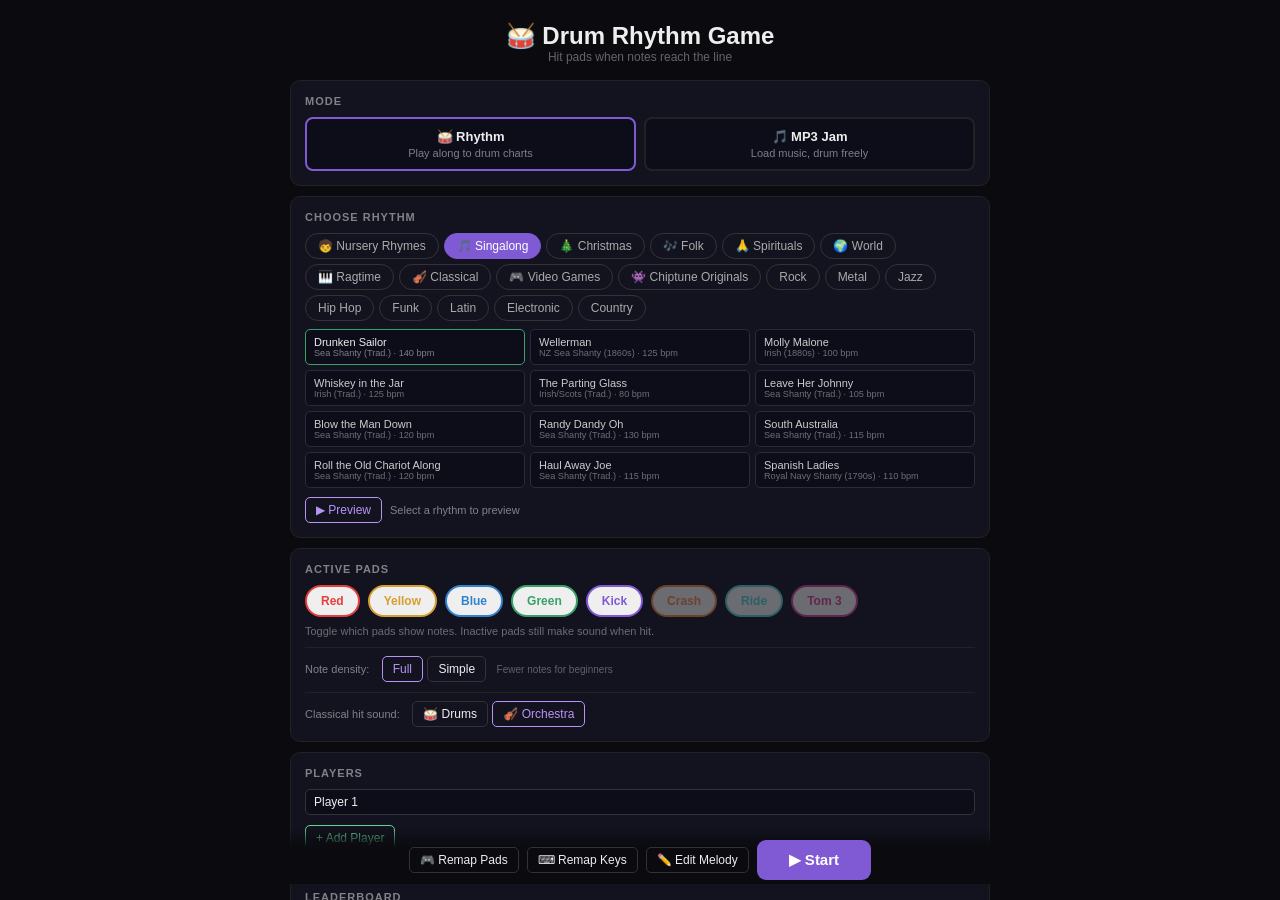
==== commit 07b6b9a8: "Fix pitch input: stop editor keydown handler from intercepting input fields The edKeyDown handler wa" ====
--- a/index.html
+++ b/index.html
@@ -5547,6 +5547,9 @@
 }
 function edKeyDown(e){
   if(!document.getElementById("sed").classList.contains("active"))return;
+  // Don't intercept keys when user is typing in an input or select (e.g. pitch input)
+  var tag=document.activeElement&&document.activeElement.tagName;
+  if(tag==="INPUT"||tag==="TEXTAREA"||tag==="SELECT")return;
 
   // Ctrl+C — copy selected range or selected note
   if((e.ctrlKey||e.metaKey)&&e.key==="c"){
